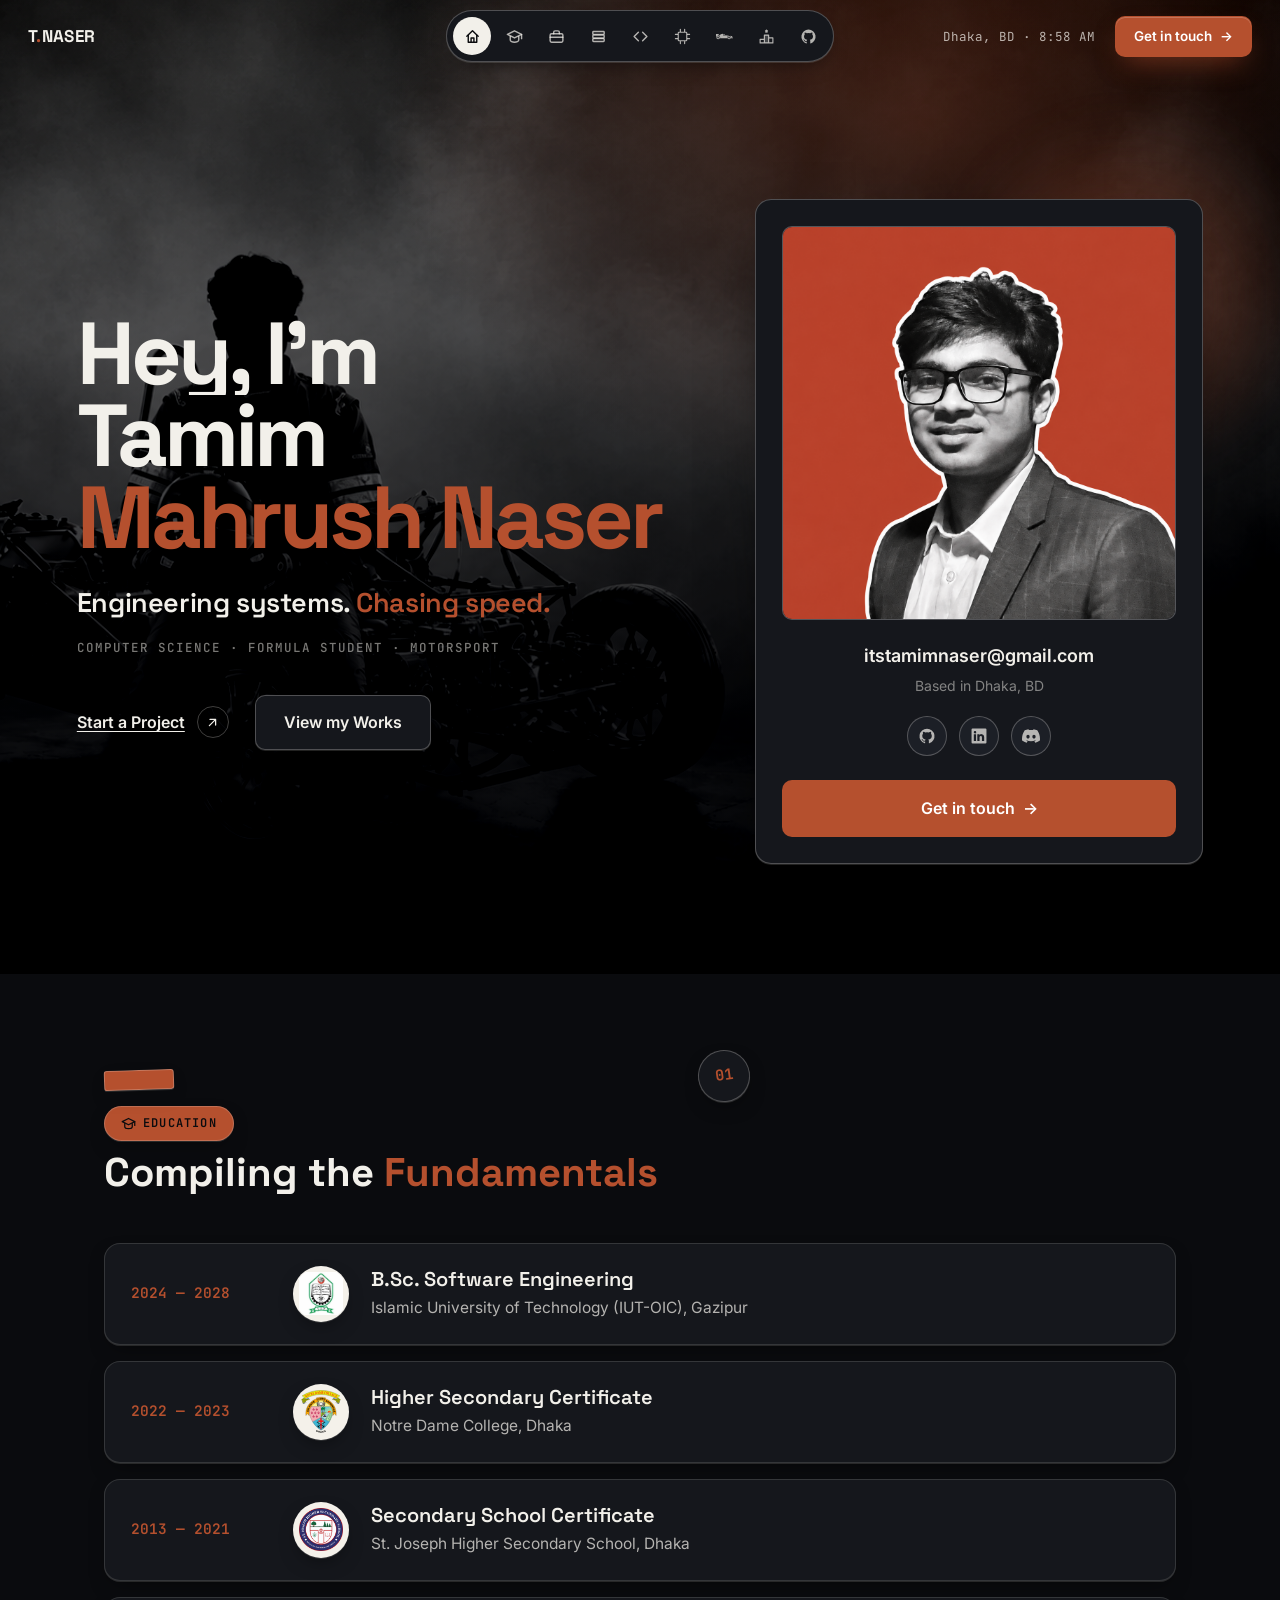
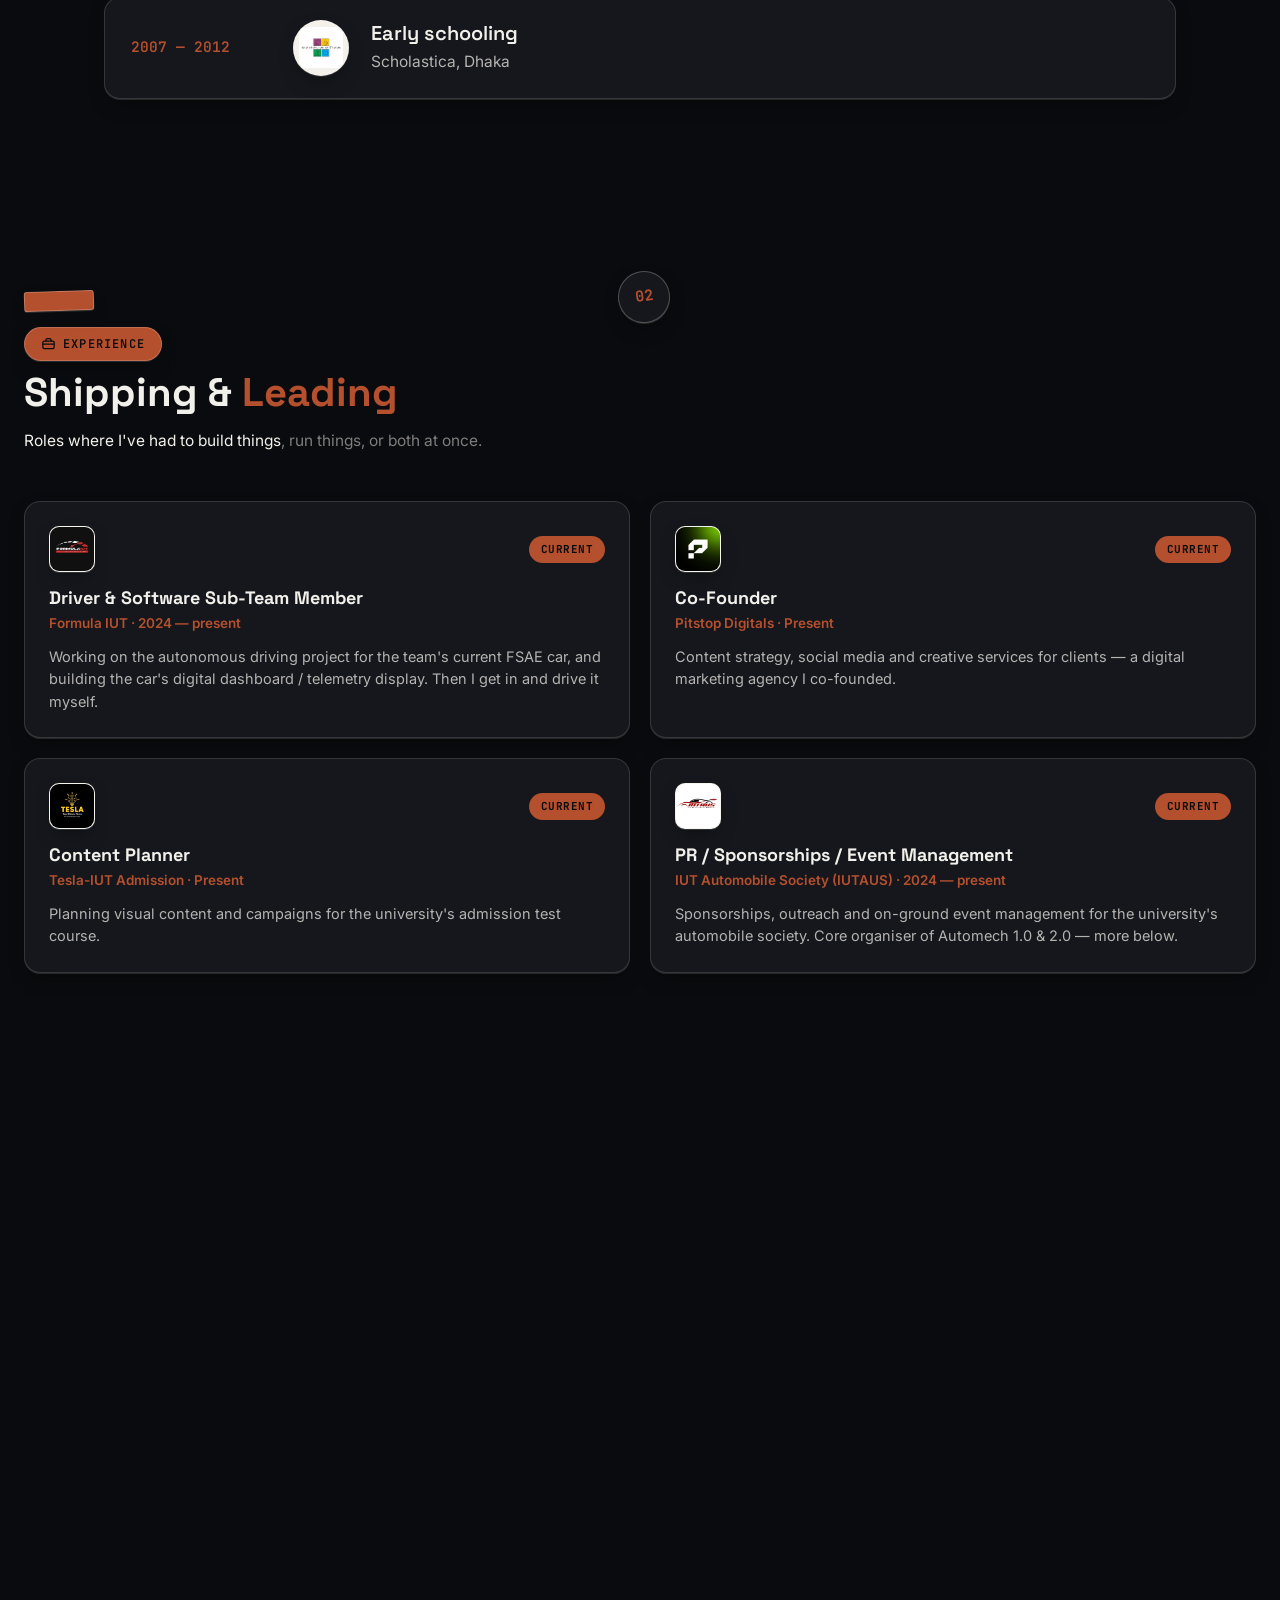
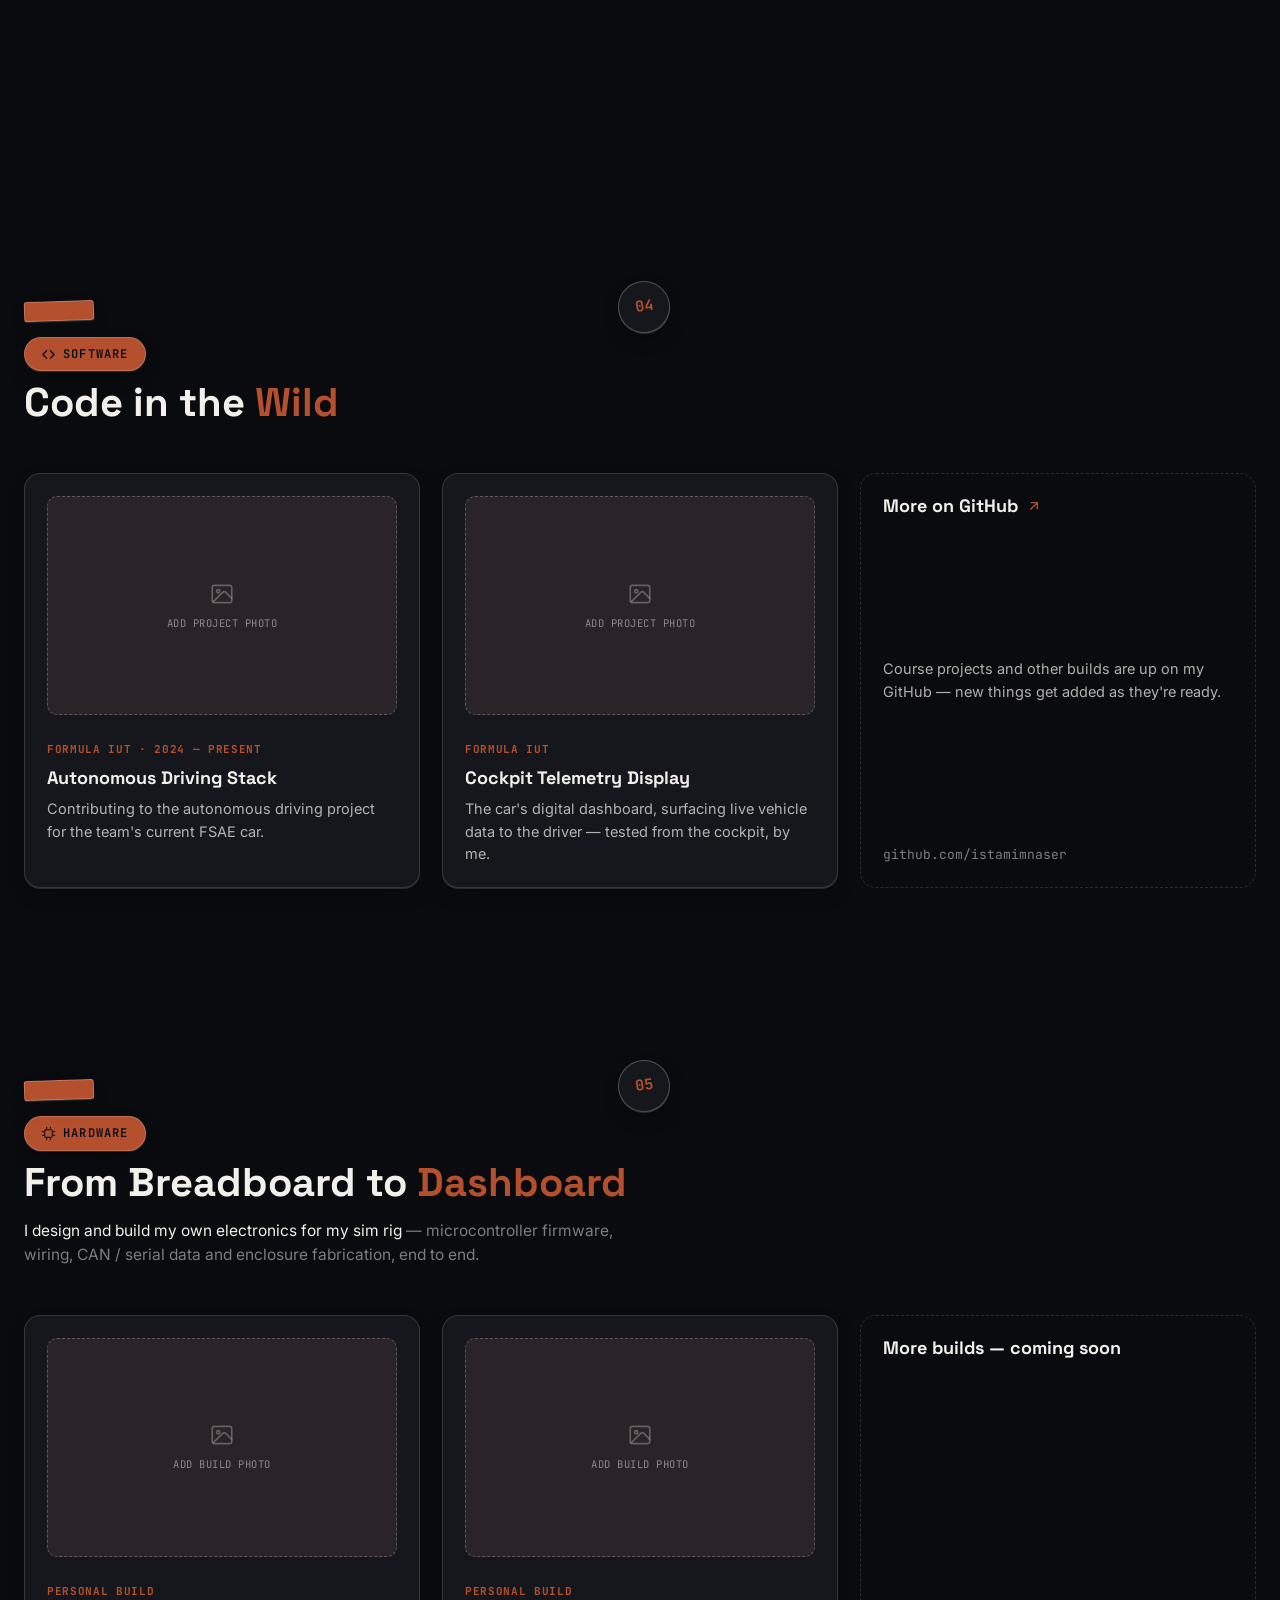
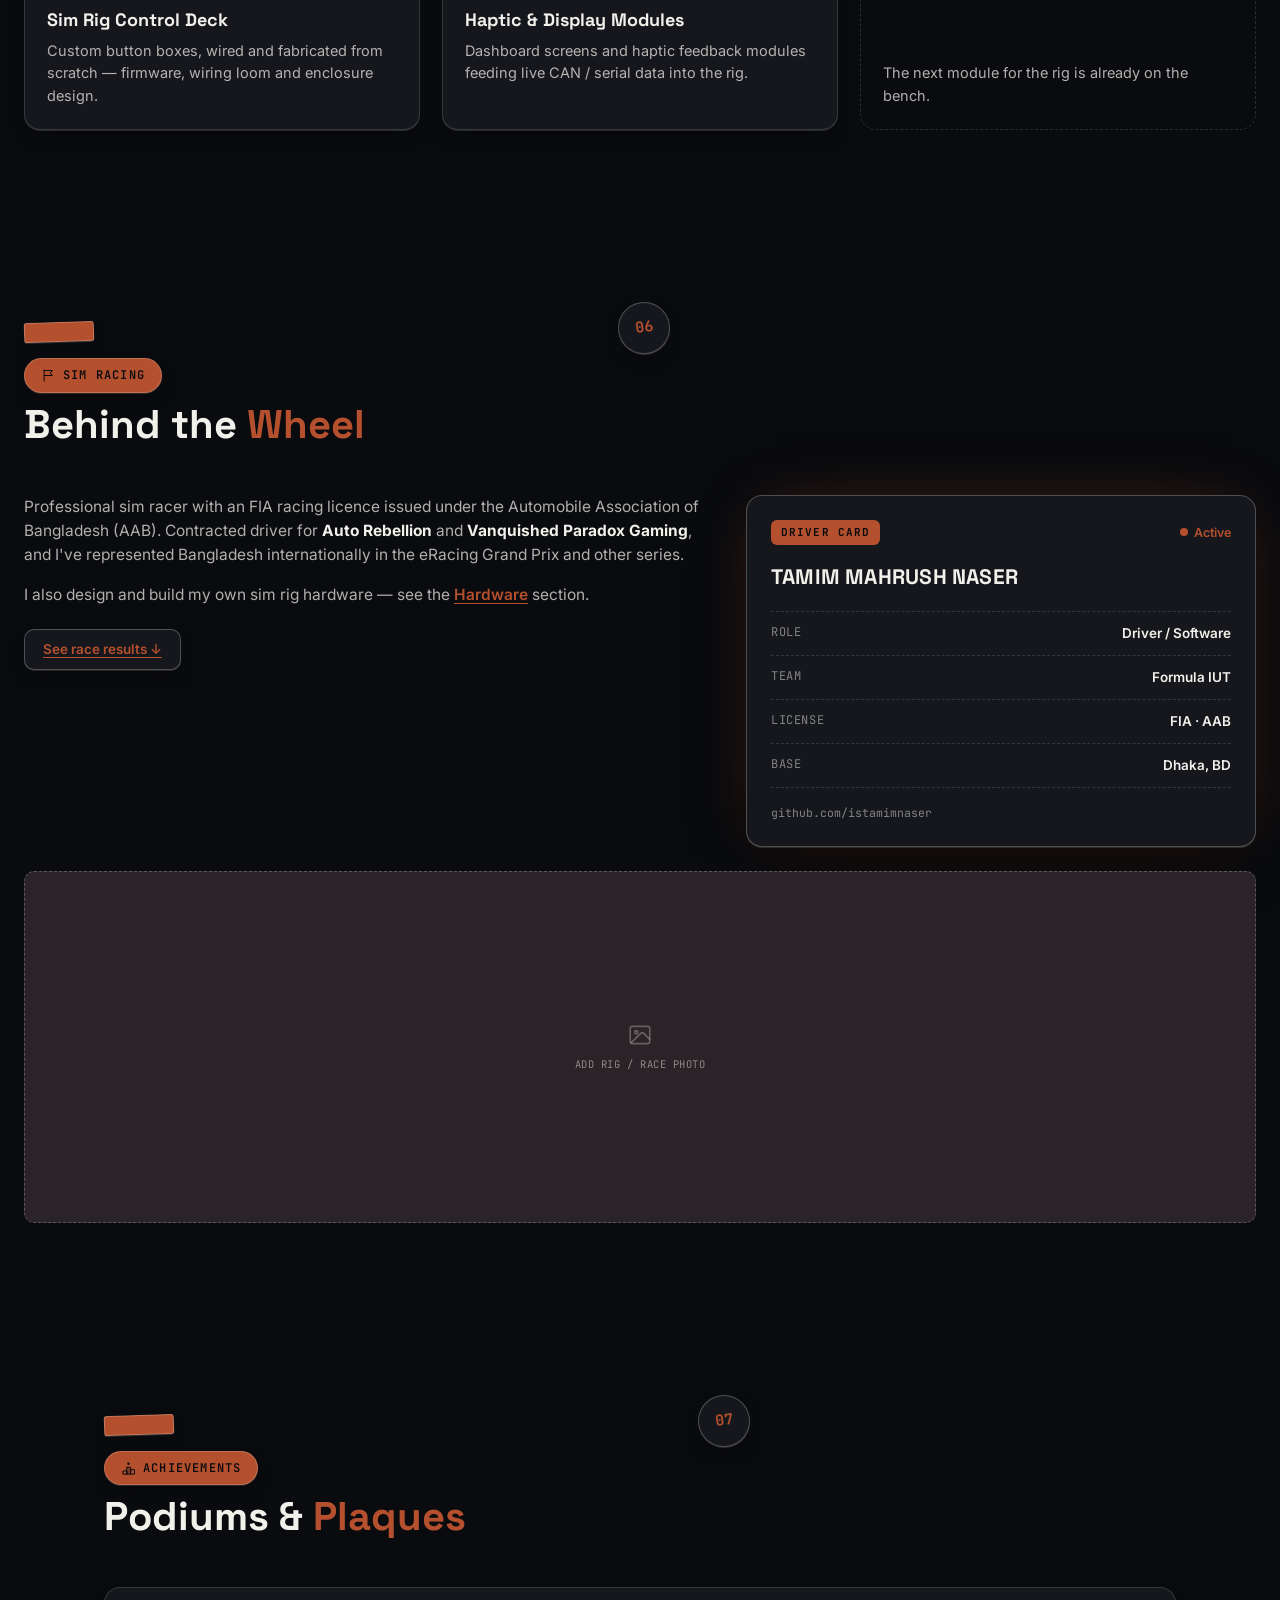
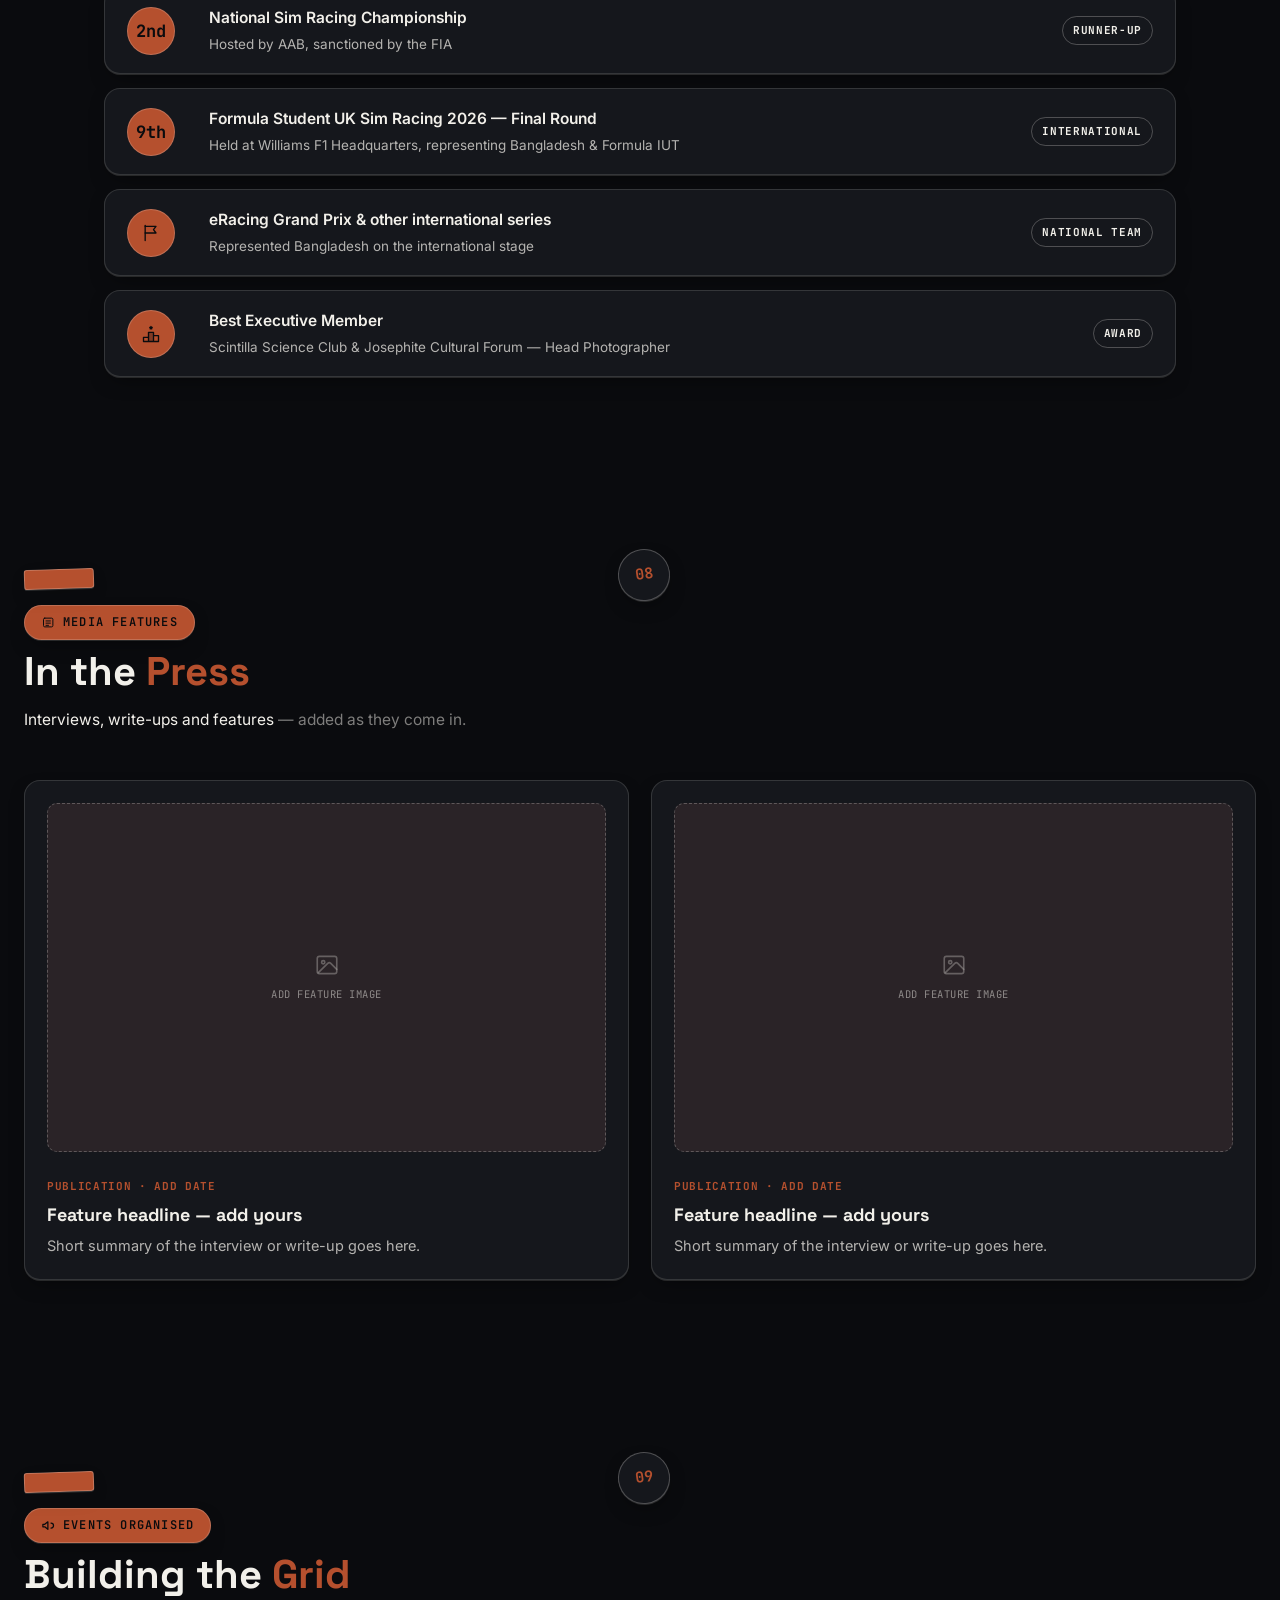
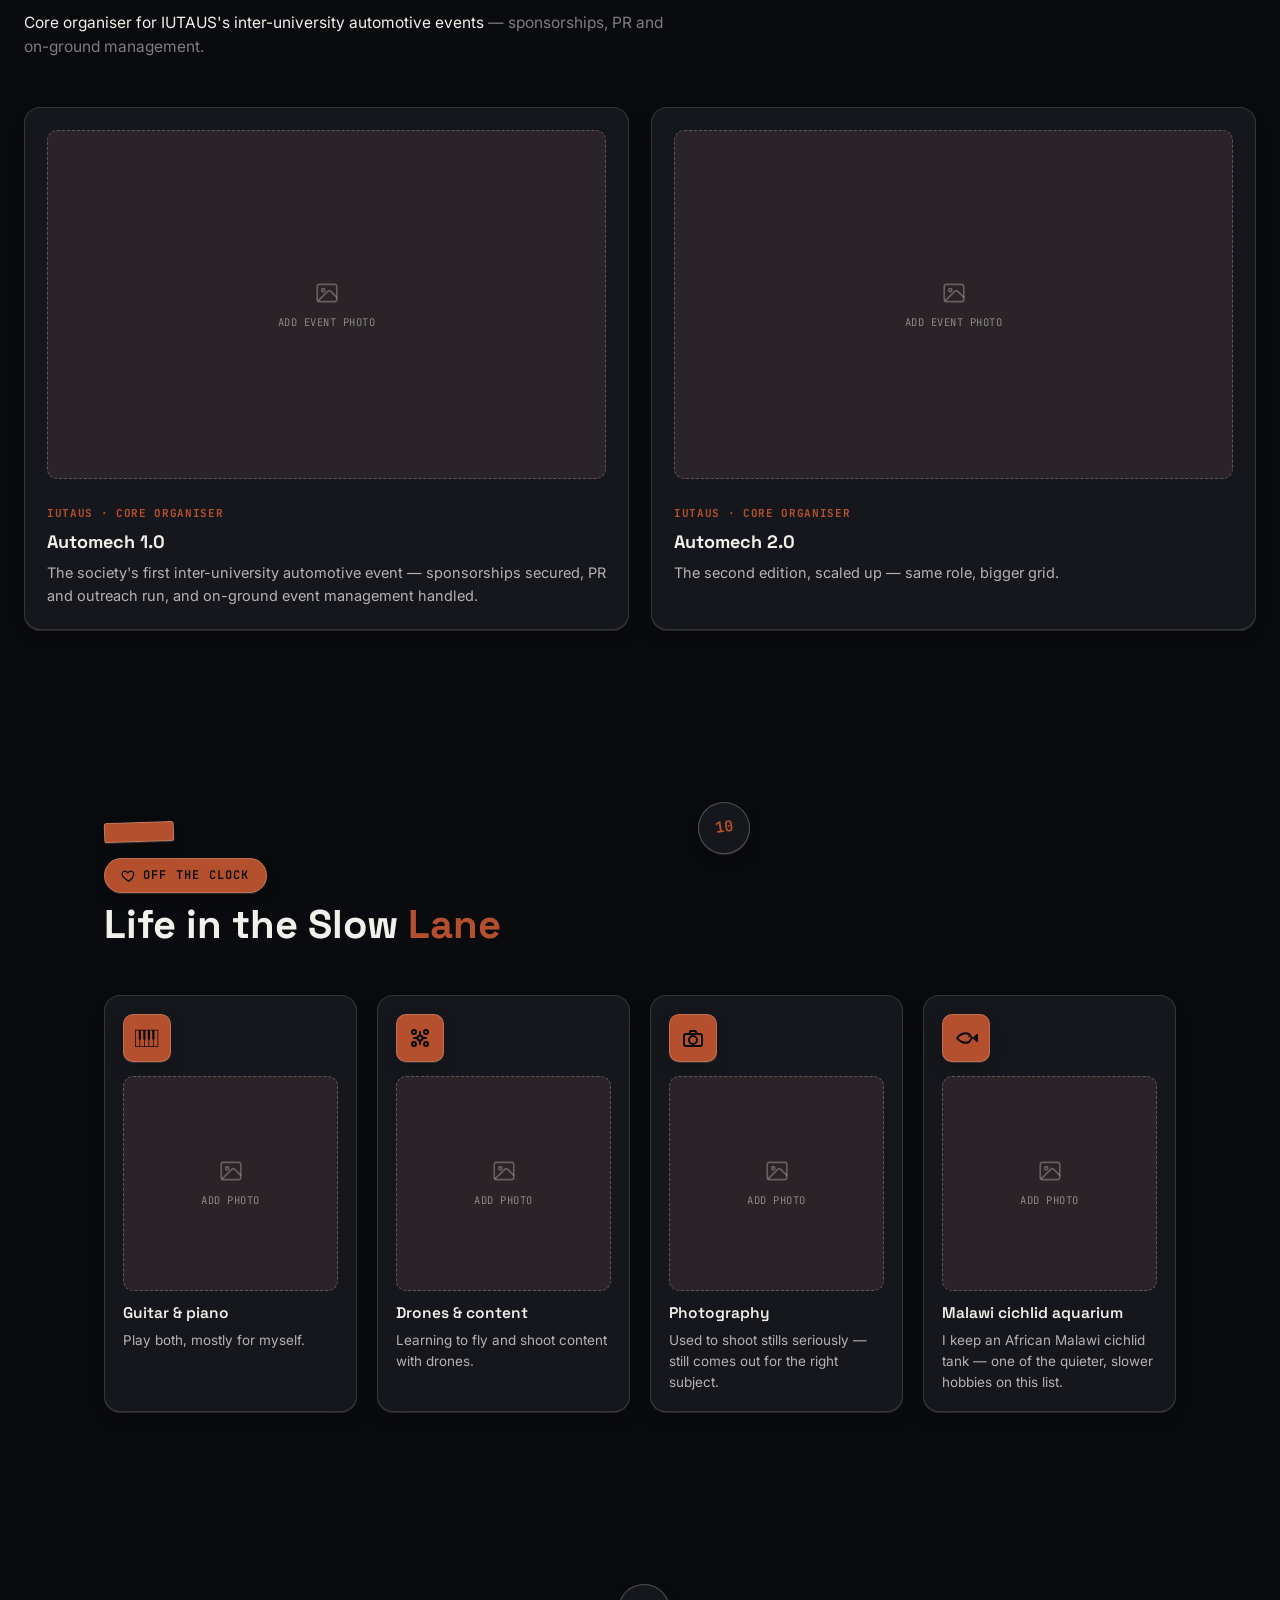
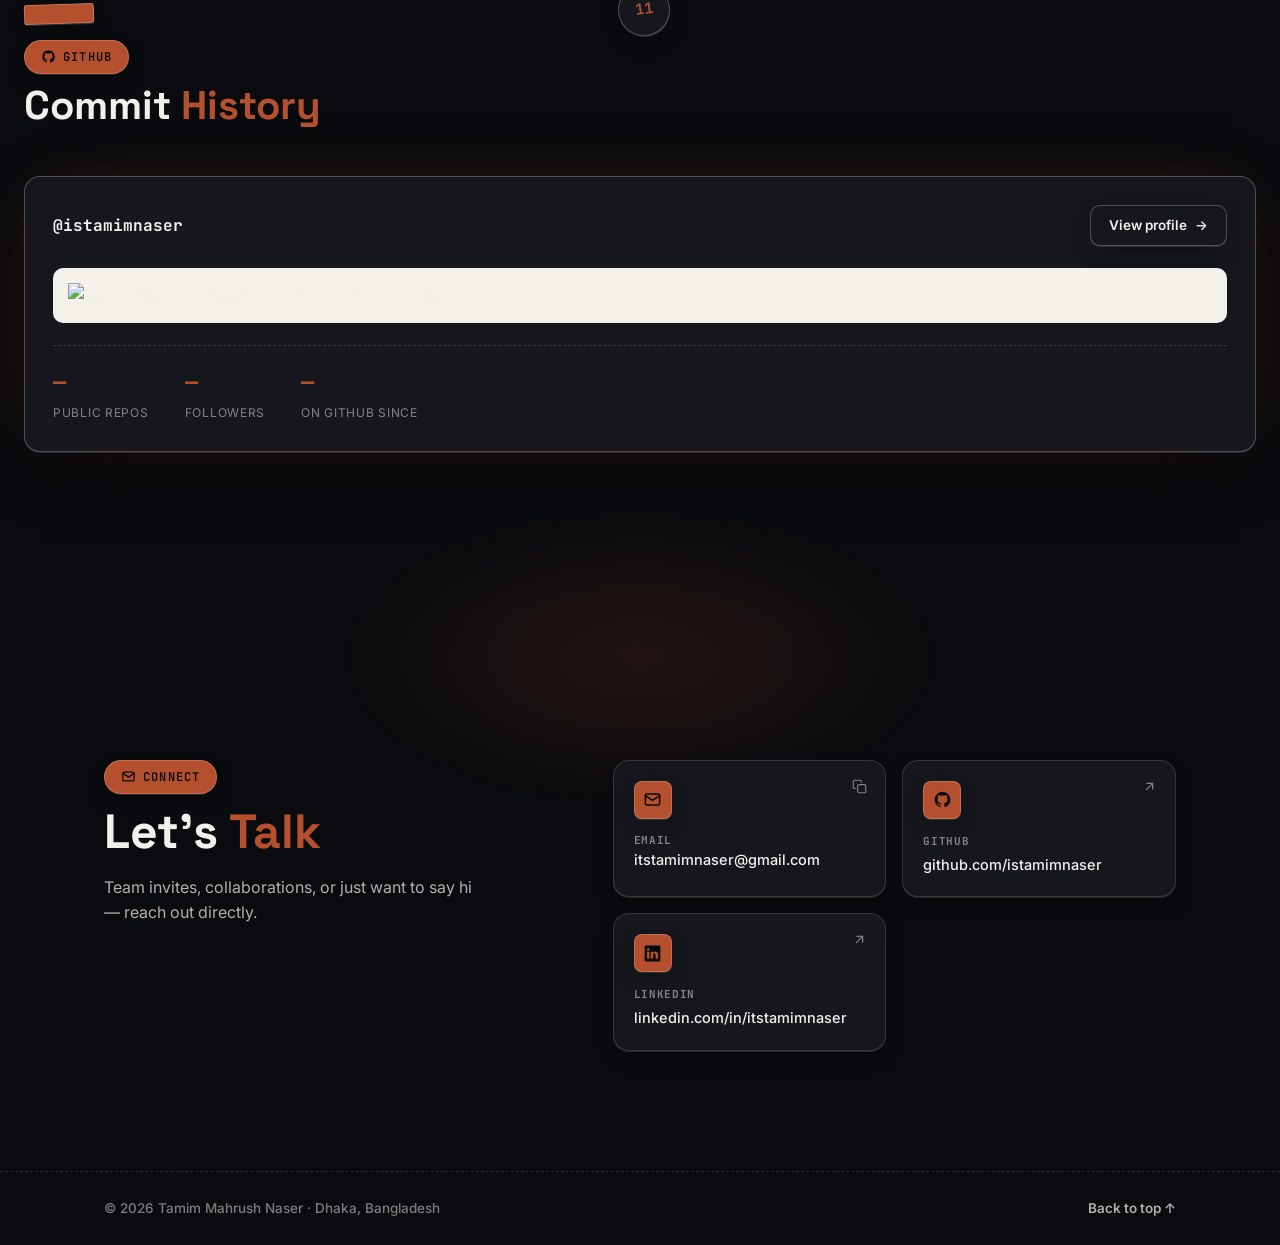
==== index.html @ 2fd5b5fb "Real brand icons, icon animations, favicon, orange GitHub chart - Replace remaining placeholder icon" ====
<!DOCTYPE html>
<html lang="en">
<head>
<meta charset="UTF-8" />
<meta name="viewport" content="width=device-width, initial-scale=1.0" />
<title>Tamim Mahrush Naser — Software Engineer &amp; Sim Racer</title>
<meta name="description" content="Portfolio of Tamim Mahrush Naser — software engineering student at IUT, Formula IUT driver &amp; software sub-team member, and FIA-licensed sim racer." />
<meta name="theme-color" content="#0A0B0E" />
<link rel="icon" type="image/svg+xml" href="assets/favicon.svg" />

<link rel="preconnect" href="https://fonts.googleapis.com" />
<link rel="preconnect" href="https://fonts.gstatic.com" crossorigin />
<link
  href="https://fonts.googleapis.com/css2?family=Space+Grotesk:wght@400..700&family=Inter:wght@400..700&family=JetBrains+Mono:wght@400..600&display=swap"
  rel="stylesheet" />

<link rel="stylesheet" href="css/style.css" />
</head>
<body>
<svg style="display:none" aria-hidden="true">
  <symbol id="icon-arrow" viewBox="0 0 24 24" fill="none" stroke="currentColor" stroke-width="2" stroke-linecap="round" stroke-linejoin="round"><path d="M7 17 17 7M8 7h9v9"/></symbol>
  <symbol id="icon-flag" viewBox="0 0 24 24" fill="none" stroke="currentColor" stroke-width="1.6" stroke-linecap="round" stroke-linejoin="round"><path d="M5 3v18"/><path d="M5 4h13l-3 4 3 4H5"/></symbol>
  <symbol id="icon-chip" viewBox="0 0 24 24" fill="none" stroke="currentColor" stroke-width="1.6" stroke-linecap="round" stroke-linejoin="round"><rect pathLength="1" x="6" y="6" width="12" height="12" rx="1"/><path pathLength="1" d="M9 2v3"/><path pathLength="1" d="M15 2v3"/><path pathLength="1" d="M9 19v3"/><path pathLength="1" d="M15 19v3"/><path pathLength="1" d="M2 9h3"/><path pathLength="1" d="M2 15h3"/><path pathLength="1" d="M19 9h3"/><path pathLength="1" d="M19 15h3"/></symbol>
  <symbol id="icon-podium" viewBox="0 0 24 24">
    <path fill="currentColor" fill-opacity="0.3" stroke="none" d="M15,10H9V21h6Z"/>
    <path pathLength="1" fill="none" stroke="currentColor" stroke-width="1.6" stroke-linecap="round" stroke-linejoin="round" d="M12,3l.46.94,1,.15-.75.73.18,1L12,5.37l-.93.48.18-1-.75-.73,1-.15ZM9,16H3v5H9Zm6,5H9V10h6Zm6,0H15V14h6Z"/>
  </symbol>
  <symbol id="icon-copy" viewBox="0 0 24 24" fill="none" stroke="currentColor" stroke-width="1.8" stroke-linecap="round" stroke-linejoin="round"><rect x="9" y="9" width="13" height="13" rx="2"/><path d="M5 15H4a2 2 0 0 1-2-2V4a2 2 0 0 1 2-2h9a2 2 0 0 1 2 2v1"/></symbol>
  <symbol id="icon-check" viewBox="0 0 24 24" fill="none" stroke="currentColor" stroke-width="2" stroke-linecap="round" stroke-linejoin="round"><path d="M20 6 9 17l-5-5"/></symbol>
  <symbol id="icon-image" viewBox="0 0 24 24" fill="none" stroke="currentColor" stroke-width="1.5" stroke-linecap="round" stroke-linejoin="round"><rect x="3" y="4" width="18" height="16" rx="2"/><circle cx="8.5" cy="9.5" r="1.5"/><path d="M21 16l-5.5-5.5a2 2 0 0 0-2.8 0L4 19"/></symbol>
  <symbol id="icon-cap" viewBox="0 0 24 24" fill="none" stroke="currentColor" stroke-width="2" stroke-linecap="round" stroke-linejoin="round"><path pathLength="1" d="M12 4 2 9l10 5 10-5-10-5z"/><path pathLength="1" d="M6 12v5c0 1.5 3 3 6 3s6-1.5 6-3v-5"/><path pathLength="1" d="M22 9v6"/></symbol>
  <symbol id="icon-briefcase" viewBox="0 0 24 24" fill="none" stroke="currentColor" stroke-width="2" stroke-linecap="round" stroke-linejoin="round"><rect pathLength="1" x="3" y="8" width="18" height="12" rx="2"/><path pathLength="1" d="M8 8V6a2 2 0 0 1 2-2h4a2 2 0 0 1 2 2v2"/><path pathLength="1" d="M3 13h18"/></symbol>
  <symbol id="icon-layers" viewBox="0 0 24 24" fill="none" stroke="currentColor" stroke-width="2" stroke-linecap="round" stroke-linejoin="round"><rect pathLength="1" x="4" y="5" width="16" height="4" rx="1"/><rect pathLength="1" x="4" y="10" width="16" height="4" rx="1"/><rect pathLength="1" x="4" y="15" width="16" height="4" rx="1"/></symbol>
  <symbol id="icon-code" viewBox="0 0 24 24" fill="none" stroke="currentColor" stroke-width="2" stroke-linecap="round" stroke-linejoin="round"><path pathLength="1" d="M9 6 3 12l6 6"/><path pathLength="1" d="M15 6l6 6-6 6"/></symbol>
  <symbol id="icon-megaphone" viewBox="0 0 24 24" fill="none" stroke="currentColor" stroke-width="2" stroke-linecap="round" stroke-linejoin="round"><path pathLength="1" d="M3 10v4h3l5 4V6l-5 4H3z"/><path pathLength="1" d="M16 8a4 4 0 0 1 0 8"/></symbol>
  <symbol id="icon-newspaper" viewBox="0 0 24 24" fill="none" stroke="currentColor" stroke-width="1.6" stroke-linecap="round" stroke-linejoin="round"><rect pathLength="1" x="4" y="5" width="15" height="14" rx="2"/><path pathLength="1" d="M8 9.5h7"/><path pathLength="1" d="M8 13h7"/><path pathLength="1" d="M8 16.5h4"/></symbol>
  <symbol id="icon-heart" viewBox="0 0 24 24" fill="none" stroke="currentColor" stroke-width="2" stroke-linecap="round" stroke-linejoin="round"><path d="M12 21s-7-4.35-9.5-8.5C.5 8.5 3 5 6.5 5c2 0 3.5 1.5 4.5 3 1-1.5 2.5-3 4.5-3 3.5 0 6 3.5 4 7.5C19 16.65 12 21 12 21z"/></symbol>
  <symbol id="icon-mail" viewBox="0 0 24 24" fill="none" stroke="currentColor" stroke-width="2" stroke-linecap="round" stroke-linejoin="round"><rect pathLength="1" x="3" y="5" width="18" height="14" rx="2"/><path pathLength="1" d="M3 7l9 6 9-6"/></symbol>
  <symbol id="icon-home" viewBox="0 0 24 24" fill="none" stroke="currentColor" stroke-width="2" stroke-linecap="round" stroke-linejoin="round"><path pathLength="1" d="M4 11.5 12 4l8 7.5"/><path pathLength="1" d="M6 10v10h12V10"/><path pathLength="1" d="M10 20v-6h4v6"/></symbol>
  <symbol id="icon-brand-discord" viewBox="0 0 24 24" fill="currentColor"><path d="M20.317 4.37a19.791 19.791 0 0 0-4.885-1.515.074.074 0 0 0-.079.037c-.21.375-.444.864-.608 1.25a18.27 18.27 0 0 0-5.487 0 12.64 12.64 0 0 0-.617-1.25.077.077 0 0 0-.079-.037A19.736 19.736 0 0 0 3.677 4.37a.07.07 0 0 0-.032.027C.533 9.046-.32 13.58.099 18.057a.082.082 0 0 0 .031.057 19.9 19.9 0 0 0 5.993 3.03.078.078 0 0 0 .084-.028 14.09 14.09 0 0 0 1.226-1.994.076.076 0 0 0-.041-.106 13.107 13.107 0 0 1-1.872-.892.077.077 0 0 1-.008-.128 10.2 10.2 0 0 0 .372-.292.074.074 0 0 1 .077-.01c3.928 1.793 8.18 1.793 12.062 0a.074.074 0 0 1 .078.01c.12.098.246.198.373.292a.077.077 0 0 1-.006.127 12.299 12.299 0 0 1-1.873.892.077.077 0 0 0-.041.107c.36.698.772 1.362 1.225 1.993a.076.076 0 0 0 .084.028 19.839 19.839 0 0 0 6.002-3.03.077.077 0 0 0 .032-.054c.5-5.177-.838-9.674-3.549-13.66a.061.061 0 0 0-.031-.03zM8.02 15.33c-1.183 0-2.157-1.085-2.157-2.419 0-1.333.956-2.419 2.157-2.419 1.21 0 2.176 1.096 2.157 2.42 0 1.333-.956 2.418-2.157 2.418zm7.975 0c-1.183 0-2.157-1.085-2.157-2.419 0-1.333.955-2.419 2.157-2.419 1.21 0 2.176 1.096 2.157 2.42 0 1.333-.946 2.418-2.157 2.418z"/></symbol>
  <symbol id="icon-brand-linkedin" viewBox="0 0 24 24" fill="currentColor"><path d="M20.47,2H3.53A1.45,1.45,0,0,0,2.06,3.43V20.57A1.45,1.45,0,0,0,3.53,22H20.47a1.45,1.45,0,0,0,1.47-1.43V3.43A1.45,1.45,0,0,0,20.47,2ZM8.09,18.74h-3v-9h3ZM6.59,8.48h0a1.56,1.56,0,1,1,0-3.12,1.57,1.57,0,1,1,0,3.12ZM18.91,18.74h-3V13.91c0-1.21-.43-2-1.52-2A1.65,1.65,0,0,0,12.85,13a2,2,0,0,0-.1.73v5h-3s0-8.18,0-9h3V11A3,3,0,0,1,15.46,9.5c2,0,3.45,1.29,3.45,4.06Z"/></symbol>
  <symbol id="icon-brand-github" viewBox="0 0 24 24" fill="currentColor"><path d="M12,2.2467A10.00042,10.00042,0,0,0,8.83752,21.73419c.5.08752.6875-.21247.6875-.475,0-.23749-.01251-1.025-.01251-1.86249C7,19.85919,6.35,18.78423,6.15,18.22173A3.636,3.636,0,0,0,5.125,16.8092c-.35-.1875-.85-.65-.01251-.66248A2.00117,2.00117,0,0,1,6.65,17.17169a2.13742,2.13742,0,0,0,2.91248.825A2.10376,2.10376,0,0,1,10.2,16.65923c-2.225-.25-4.55-1.11254-4.55-4.9375a3.89187,3.89187,0,0,1,1.025-2.6875,3.59373,3.59373,0,0,1,.1-2.65s.83747-.26251,2.75,1.025a9.42747,9.42747,0,0,1,5,0c1.91248-1.3,2.75-1.025,2.75-1.025a3.59323,3.59323,0,0,1,.1,2.65,3.869,3.869,0,0,1,1.025,2.6875c0,3.83747-2.33752,4.6875-4.5625,4.9375a2.36814,2.36814,0,0,1,.675,1.85c0,1.33752-.01251,2.41248-.01251,2.75,0,.26251.1875.575.6875.475A10.0053,10.0053,0,0,0,12,2.2467Z"/></symbol>
  <symbol id="icon-profile" viewBox="0 0 24 24" fill="none" stroke="currentColor" stroke-width="2" stroke-linecap="round" stroke-linejoin="round"><circle cx="12" cy="8" r="4"/><path d="M4 21c0-4.5 4-7 8-7s8 2.5 8 7"/></symbol>
  <symbol id="icon-fish" viewBox="0 0 24 24" fill="none" stroke="currentColor" stroke-width="2" stroke-linecap="round" stroke-linejoin="round"><path d="M3 12c3-4 8-6 12-4l3 4-3 4c-4 2-9 0-12-4z"/><path d="M20 12l3-3v6l-3-3z"/><circle cx="15" cy="10.5" r="0.8" fill="currentColor" stroke="none"/></symbol>
  <symbol id="icon-drone" viewBox="0 0 24 24" fill="none" stroke="currentColor" stroke-width="2" stroke-linecap="round" stroke-linejoin="round"><circle cx="12" cy="12" r="2.5"/><path d="M12 9.5V6M12 14.5V18M9.5 12H6M14.5 12H18"/><circle cx="6" cy="6" r="2"/><circle cx="18" cy="6" r="2"/><circle cx="6" cy="18" r="2"/><circle cx="18" cy="18" r="2"/></symbol>
  <symbol id="icon-camera" viewBox="0 0 24 24" fill="none" stroke="currentColor" stroke-width="2" stroke-linecap="round" stroke-linejoin="round"><rect x="3" y="8" width="18" height="12" rx="2"/><path d="M8 8l1.5-3h5L16 8"/><circle cx="12" cy="14" r="4"/></symbol>
  <symbol id="icon-racing-kart" viewBox="0 0 512 512">
    <path fill="currentColor" stroke="none" d="M222.537,232.693h49.21l-0.469-12.424l-19.929-1.29c-0.423-0.062-0.782-0.359-0.938-0.782l-1.681-6.458c-0.141-0.399-0.078-0.86,0.156-1.212c0.25-0.351,0.657-0.563,1.095-0.563h18.951c-1.407-13.127-9.78-22.853-22.962-24.839c-18.741-2.815-33.228,10.602-30.93,26.708C215.978,218.386,219.261,228.714,222.537,232.693z M259.628,196.51l-5.293-0.344c0,0-2.432-3.135-4.527-5.575C251.903,190.591,257.189,192.686,259.628,196.51z"/>
    <path fill="currentColor" stroke="none" d="M65.417,237.509c-28.796,0-52.142,23.346-52.142,52.149c0,28.804,23.346,52.149,52.142,52.149c28.804,0,52.149-23.346,52.149-52.149C117.566,260.856,94.221,237.509,65.417,237.509z M65.417,317.156c-15.176,0-27.49-12.298-27.49-27.498c0-15.191,12.314-27.49,27.49-27.49c15.2,0,27.498,12.299,27.498,27.49C92.915,304.858,80.617,317.156,65.417,317.156z"/>
    <path fill="currentColor" stroke="none" d="M65.417,281.121c-4.707,0-8.522,3.831-8.522,8.538c0,4.715,3.815,8.538,8.522,8.538c4.715,0,8.546-3.823,8.546-8.538C73.963,284.952,70.132,281.121,65.417,281.121z"/>
    <path fill="currentColor" stroke="none" d="M393.738,229.965c-38.874-5.817-78.622-9.453-110.967-11.72c-2.291,10.148-9.75,19.264-19.186,19.264c-11.376,0-51.203,0-51.203,0v-22.751v-44.566c-61.97,6.756-101.288,39.296-124.165,64.268c21.658,8.976,36.942,30.336,36.942,55.198c0,5.583-0.79,10.977-2.228,16.122h214.946c-1.439-5.145-2.228-10.539-2.228-16.122C335.647,257.275,361.557,230.84,393.738,229.965z"/>
    <path fill="currentColor" stroke="none" d="M65.417,229.926c1.9,0,3.768,0.102,5.614,0.266l10.508-14.496v-33.173H0v83.439l8.741,4.902C16.646,247.111,39.061,229.926,65.417,229.926z"/>
    <path fill="currentColor" stroke="none" d="M470.281,286.813v-9.476l18.021-9.476c0,0,3.331-11.04,3.331-18.624c-21.219-7.005-49.57-11.102-75.738-15.684c22.862,8.397,39.217,30.375,39.217,56.105c0,5.583-0.79,10.977-2.236,16.122H512v-18.967H470.281z"/>
    <path fill="currentColor" stroke="none" d="M395.38,237.509c-28.796,0-52.15,23.346-52.15,52.149c0,28.804,23.354,52.149,52.15,52.149c28.804,0,52.149-23.346,52.149-52.149C447.529,260.856,424.184,237.509,395.38,237.509z M395.38,317.156c-15.192,0-27.498-12.298-27.498-27.498c0-15.191,12.306-27.49,27.498-27.49c15.184,0,27.498,12.299,27.498,27.49C422.878,304.858,410.564,317.156,395.38,317.156z"/>
    <path fill="currentColor" stroke="none" d="M395.38,281.121c-4.715,0-8.538,3.831-8.538,8.538c0,4.715,3.823,8.538,8.538,8.538c4.715,0,8.53-3.823,8.53-8.538C403.91,284.952,400.095,281.121,395.38,281.121z"/>
  </symbol>
  <symbol id="icon-piano" viewBox="0 0 32 32"><path fill="currentColor" stroke="none" d="M0 28v-23h31v23h-31zM6 18h-1v-12h-4v21h5v-9zM12 18h-1v-12h-3v12h-1v9h5v-9zM18 18h-1v-12h-3v12h-1v9h5v-9zM20 6v12h-1v9h5v-9h-1v-12h-3zM30 6h-4v12h-1v9h5v-21z"/></symbol>
</svg>

<canvas class="bg-flags" aria-hidden="true"></canvas>
<div class="grid-fade" aria-hidden="true"></div>

<!-- ============ NAV ============ -->
<nav class="nav" id="nav">
  <a class="brand" href="#top">T<span class="dot">.</span>NASER</a>
  <button class="nav-toggle" id="nav-toggle" aria-label="Toggle menu" aria-expanded="false">
    <span></span><span></span><span></span>
  </button>
  <div class="nav-links" id="nav-links">
    <a href="#top" data-tip="Home" aria-label="Home"><svg class="nav-icon"><use href="#icon-home"/></svg><span class="nav-label">Home</span></a>
    <a href="#education" data-tip="Education" aria-label="Education"><svg class="nav-icon"><use href="#icon-cap"/></svg><span class="nav-label">Education</span></a>
    <a href="#experience" data-tip="Experience" aria-label="Experience"><svg class="nav-icon"><use href="#icon-briefcase"/></svg><span class="nav-label">Experience</span></a>
    <a href="#stack" data-tip="Stack" aria-label="Stack"><svg class="nav-icon"><use href="#icon-layers"/></svg><span class="nav-label">Stack</span></a>
    <a href="#software" data-tip="Software" aria-label="Software"><svg class="nav-icon"><use href="#icon-code"/></svg><span class="nav-label">Software</span></a>
    <a href="#hardware" data-tip="Hardware" aria-label="Hardware"><svg class="nav-icon"><use href="#icon-chip"/></svg><span class="nav-label">Hardware</span></a>
    <a href="#racing" data-tip="Racing" aria-label="Racing"><svg class="nav-icon"><use href="#icon-racing-kart"/></svg><span class="nav-label">Racing</span></a>
    <a href="#achievements" data-tip="Achievements" aria-label="Achievements"><svg class="nav-icon"><use href="#icon-podium"/></svg><span class="nav-label">Achievements</span></a>
    <a href="#github" data-tip="Github" aria-label="Github"><svg class="nav-icon"><use href="#icon-brand-github"/></svg><span class="nav-label">Github</span></a>
  </div>
  <div class="nav-actions">
    <span class="nav-clock">Dhaka, BD · <span id="nav-clock-time">--:--</span></span>
    <a class="btn btn-signal btn-sm" href="#connect">Get in touch <span class="arr">→</span></a>
  </div>
</nav>

<!-- ============ HERO ============ -->
<header class="hero" id="top">
  <div class="hero-bg" aria-hidden="true">
    <!-- Static image is set via CSS (.hero-bg background-image). To use a looping
         video instead, add a src here — it will layer on top of the image:
         <video class="hero-bg-video" autoplay muted loop playsinline src="assets/hero/hero-bg.mp4"></video> -->
    <video class="hero-bg-video" autoplay muted loop playsinline></video>
    <div class="hero-bg-overlay"></div>
  </div>
  <div class="hero-inner">
    <div class="hero-text">
      <h1 class="headline">
        <span class="hl-line"><span>Hey, I'm</span></span>
        <span class="hl-line"><span>Tamim <em class="accent">Mahrush Naser</em></span></span>
      </h1>
      <p class="subcopy hero-statement">
        Engineering systems. <em class="accent-em">Chasing speed.</em>
      </p>
      <p class="hero-descriptor">Computer Science · Formula Student · Motorsport</p>
      <div class="hero-cta-row">
        <a class="hero-link" href="#connect">Start a Project <span class="hero-link-arrow"><svg><use href="#icon-arrow"/></svg></span></a>
        <a class="btn btn-ghost" href="#software">View my Works</a>
      </div>
    </div>

    <div class="hero-photo">
      <div class="hero-glow" aria-hidden="true"></div>
      <div class="profile-card">
        <div class="photo-card photo-card--square photo-card--filled">
          <img src="assets/profile/tamim.jpg" alt="Tamim Mahrush Naser with the Formula IUT car" loading="lazy" />
        </div>
        <div class="pc-email">itstamimnaser@gmail.com</div>
        <div class="pc-location">Based in Dhaka, BD</div>
        <div class="pc-socials">
          <a class="pc-social" href="https://github.com/istamimnaser" target="_blank" rel="noopener" aria-label="GitHub"><svg><use href="#icon-brand-github"/></svg></a>
          <a class="pc-social" href="https://linkedin.com/in/itstamimnaser" target="_blank" rel="noopener" aria-label="LinkedIn"><svg><use href="#icon-brand-linkedin"/></svg></a>
          <a class="pc-social" href="https://discord.com/users/itstamimnaser" target="_blank" rel="noopener" aria-label="Discord"><svg><use href="#icon-brand-discord"/></svg></a>
        </div>
        <a class="pc-cta" href="#connect">Get in touch <span class="arr">→</span></a>
      </div>
    </div>
  </div>
  <div class="hero-fade" aria-hidden="true"></div>
</header>

<main>
  <!-- ============ EDUCATION ============ -->
  <section class="section" id="education">
    <div class="pen-icon" aria-hidden="true"><svg viewBox="0 0 24 24"><use href="#icon-cap"/></svg></div>
    <div class="section-head reveal">
      <span class="kicker"><svg class="kicker-icon"><use href="#icon-cap"/></svg>Education</span>
      <h2>Compiling the <em class="accent">Fundamentals</em></h2>
    </div>
    <div class="timeline">
      <div class="t-item reveal">
        <div class="t-year">2024 — 2028</div>
        <div class="t-logo"><img src="assets/logos/iut.jpg" alt="IUT logo" loading="lazy" /></div>
        <div class="t-body">
          <h3>B.Sc. Software Engineering</h3>
          <p>Islamic University of Technology (IUT-OIC), Gazipur</p>
        </div>
      </div>
      <div class="t-item reveal">
        <div class="t-year">2022 — 2023</div>
        <div class="t-logo"><img src="assets/logos/notre-dame.svg" alt="Notre Dame College logo" loading="lazy" /></div>
        <div class="t-body">
          <h3>Higher Secondary Certificate</h3>
          <p>Notre Dame College, Dhaka</p>
        </div>
      </div>
      <div class="t-item reveal">
        <div class="t-year">2013 — 2021</div>
        <div class="t-logo"><img src="assets/logos/st-joseph.webp" alt="St. Joseph Higher Secondary School logo" loading="lazy" /></div>
        <div class="t-body">
          <h3>Secondary School Certificate</h3>
          <p>St. Joseph Higher Secondary School, Dhaka</p>
        </div>
      </div>
      <div class="t-item reveal">
        <div class="t-year">2007 — 2012</div>
        <div class="t-logo"><img src="assets/logos/scholastica.jpg" alt="Scholastica logo" loading="lazy" /></div>
        <div class="t-body">
          <h3>Early schooling</h3>
          <p>Scholastica, Dhaka</p>
        </div>
      </div>
    </div>
  </section>

  <!-- ============ EXPERIENCE ============ -->
  <section class="section section-wide" id="experience">
    <div class="pen-icon" aria-hidden="true"><svg viewBox="0 0 24 24"><use href="#icon-briefcase"/></svg></div>
    <div class="section-head reveal">
      <span class="kicker"><svg class="kicker-icon"><use href="#icon-briefcase"/></svg>Experience</span>
      <h2>Shipping &amp; <em class="accent">Leading</em></h2>
      <p class="section-sub">Roles where I've had to build things<span class="fade-text">, run things, or both at once.</span></p>
    </div>
    <div class="exp-grid">
      <div class="exp-card reveal">
        <div class="exp-card-top">
          <div class="org-badge"><img src="assets/logos/formula-iut.jpg" alt="Formula IUT logo" loading="lazy" /></div>
          <span class="exp-pill exp-pill-current">Current</span>
        </div>
        <h3>Driver &amp; Software Sub-Team Member</h3>
        <p class="exp-meta">Formula IUT · 2024 — present</p>
        <p class="exp-desc">Working on the autonomous driving project for the team's current FSAE car, and building the car's digital dashboard / telemetry display. Then I get in and drive it myself.</p>
      </div>
      <div class="exp-card reveal">
        <div class="exp-card-top">
          <div class="org-badge"><img src="assets/logos/pitstop.jpg" alt="Pitstop Digitals logo" loading="lazy" /></div>
          <span class="exp-pill exp-pill-current">Current</span>
        </div>
        <h3>Co-Founder</h3>
        <p class="exp-meta">Pitstop Digitals · Present</p>
        <p class="exp-desc">Content strategy, social media and creative services for clients — a digital marketing agency I co-founded.</p>
      </div>
      <div class="exp-card reveal">
        <div class="exp-card-top">
          <div class="org-badge"><img src="assets/logos/tesla.jpg" alt="Tesla-IUT Admission logo" loading="lazy" /></div>
          <span class="exp-pill exp-pill-current">Current</span>
        </div>
        <h3>Content Planner</h3>
        <p class="exp-meta">Tesla-IUT Admission · Present</p>
        <p class="exp-desc">Planning visual content and campaigns for the university's admission test course.</p>
      </div>
      <div class="exp-card reveal">
        <div class="exp-card-top">
          <div class="org-badge"><img src="assets/logos/iutaus.jpg" alt="IUT Automobile Society logo" loading="lazy" /></div>
          <span class="exp-pill exp-pill-current">Current</span>
        </div>
        <h3>PR / Sponsorships / Event Management</h3>
        <p class="exp-meta">IUT Automobile Society (IUTAUS) · 2024 — present</p>
        <p class="exp-desc">Sponsorships, outreach and on-ground event management for the university's automobile society. Core organiser of Automech 1.0 &amp; 2.0 — more below.</p>
      </div>
      <div class="exp-card reveal">
        <div class="exp-card-top">
          <div class="org-badge"><img src="assets/logos/st-joseph.webp" alt="St. Joseph Higher Secondary School logo" loading="lazy" /></div>
          <span class="exp-pill exp-pill-past">2019 — 2021</span>
        </div>
        <h3>Student Council President — Head of Prefects</h3>
        <p class="exp-meta">St. Joseph Higher Secondary School, Dhaka</p>
        <p class="exp-desc">Led the student council and prefect body as primary student liaison to the administration. Also VP &amp; Chief Student Editor of the Josephite Language and Reading Club.</p>
      </div>
    </div>
  </section>

  <!-- ============ STACK ============ -->
  <section class="section section-wide" id="stack">
    <div class="pen-icon" aria-hidden="true"><svg viewBox="0 0 24 24"><use href="#icon-layers"/></svg></div>
    <div class="section-head reveal">
      <span class="kicker"><svg class="kicker-icon"><use href="#icon-layers"/></svg>Tech Stack</span>
      <h2>What's Under the <em class="accent">Hood</em></h2>
    </div>
    <div class="skill-cols">
      <div class="skill-col reveal">
        <h4>Languages</h4>
        <div class="chip-row">
          <span class="chip">C</span><span class="chip">C++</span><span class="chip">Python</span><span class="chip">JavaScript</span><span class="chip">TypeScript</span>
        </div>
      </div>
      <div class="skill-col reveal">
        <h4>Embedded &amp; hardware</h4>
        <div class="chip-row">
          <span class="chip">Arduino</span><span class="chip">Microcontrollers</span><span class="chip">CAN bus</span><span class="chip">Embedded dashboards</span><span class="chip">Git</span><span class="chip">GitHub</span>
        </div>
      </div>
      <div class="skill-col reveal">
        <h4>Design &amp; media</h4>
        <div class="chip-row">
          <span class="chip">Adobe Creative Suite</span><span class="chip">Figma</span><span class="chip">Canva</span><span class="chip">Photography</span><span class="chip">Drone videography</span>
        </div>
      </div>
    </div>
  </section>

  <!-- ============ SOFTWARE PROJECTS ============ -->
  <section class="section section-wide" id="software">
    <div class="pen-icon" aria-hidden="true"><svg viewBox="0 0 24 24"><use href="#icon-code"/></svg></div>
    <div class="section-head reveal">
      <span class="kicker"><svg class="kicker-icon"><use href="#icon-code"/></svg>Software</span>
      <h2>Code in the <em class="accent">Wild</em></h2>
    </div>
    <div class="proj-grid">
      <div class="proj-card reveal">
        <div class="photo-card photo-card--wide">
          <svg><use href="#icon-image"/></svg>
          <span>Add project photo</span>
        </div>
        <span class="proj-tag">Formula IUT · 2024 — present</span>
        <h3>Autonomous Driving Stack</h3>
        <p>Contributing to the autonomous driving project for the team's current FSAE car.</p>
      </div>
      <div class="proj-card reveal">
        <div class="photo-card photo-card--wide">
          <svg><use href="#icon-image"/></svg>
          <span>Add project photo</span>
        </div>
        <span class="proj-tag">Formula IUT</span>
        <h3>Cockpit Telemetry Display</h3>
        <p>The car's digital dashboard, surfacing live vehicle data to the driver — tested from the cockpit, by me.</p>
      </div>
      <a class="proj-card proj-card-more reveal" href="https://github.com/istamimnaser" target="_blank" rel="noopener">
        <h3>More on GitHub <svg class="arr-icon"><use href="#icon-arrow"/></svg></h3>
        <p>Course projects and other builds are up on my GitHub — new things get added as they're ready.</p>
        <span class="proj-note">github.com/istamimnaser</span>
      </a>
    </div>
  </section>

  <!-- ============ ELECTRONIC PROJECTS ============ -->
  <section class="section section-wide" id="hardware">
    <div class="pen-icon" aria-hidden="true"><svg viewBox="0 0 24 24"><use href="#icon-chip"/></svg></div>
    <div class="section-head reveal">
      <span class="kicker"><svg class="kicker-icon"><use href="#icon-chip"/></svg>Hardware</span>
      <h2>From Breadboard to <em class="accent">Dashboard</em></h2>
      <p class="section-sub">I design and build my own electronics for my sim rig<span class="fade-text"> — microcontroller firmware, wiring, CAN / serial data and enclosure fabrication, end to end.</span></p>
    </div>
    <div class="proj-grid">
      <div class="proj-card reveal">
        <div class="photo-card photo-card--wide">
          <svg><use href="#icon-image"/></svg>
          <span>Add build photo</span>
        </div>
        <span class="proj-tag">Personal build</span>
        <h3>Sim Rig Control Deck</h3>
        <p>Custom button boxes, wired and fabricated from scratch — firmware, wiring loom and enclosure design.</p>
      </div>
      <div class="proj-card reveal">
        <div class="photo-card photo-card--wide">
          <svg><use href="#icon-image"/></svg>
          <span>Add build photo</span>
        </div>
        <span class="proj-tag">Personal build</span>
        <h3>Haptic &amp; Display Modules</h3>
        <p>Dashboard screens and haptic feedback modules feeding live CAN / serial data into the rig.</p>
      </div>
      <div class="proj-card proj-card-more reveal">
        <h3>More builds — coming soon</h3>
        <p>The next module for the rig is already on the bench.</p>
      </div>
    </div>
  </section>

  <!-- ============ SIM RACING ============ -->
  <section class="section section-wide" id="racing">
    <div class="pen-icon" aria-hidden="true"><svg viewBox="0 0 24 24"><use href="#icon-racing-kart"/></svg></div>
    <div class="section-head reveal">
      <span class="kicker"><svg class="kicker-icon"><use href="#icon-flag"/></svg>Sim Racing</span>
      <h2>Behind the <em class="accent">Wheel</em></h2>
    </div>
    <div class="racing-grid">
      <div class="racing-bio reveal">
        <p>Professional sim racer with an FIA racing licence issued under the Automobile Association of Bangladesh (AAB). Contracted driver for <strong>Auto Rebellion</strong> and <strong>Vanquished Paradox Gaming</strong>, and I've represented Bangladesh internationally in the eRacing Grand Prix and other series.</p>
        <p>I also design and build my own sim rig hardware — see the <a href="#hardware">Hardware</a> section.</p>
        <a class="btn btn-ghost btn-sm" href="#achievements">See race results ↓</a>
      </div>
      <div class="driver-card reveal">
        <div class="dc-head">
          <span class="dc-kicker">Driver Card</span>
          <span class="dc-status"><span class="pulse-dot"></span> Active</span>
        </div>
        <div class="dc-name">TAMIM MAHRUSH NASER</div>
        <div class="dc-grid">
          <div class="dc-row"><span>Role</span><strong>Driver / Software</strong></div>
          <div class="dc-row"><span>Team</span><strong>Formula IUT</strong></div>
          <div class="dc-row"><span>License</span><strong>FIA · AAB</strong></div>
          <div class="dc-row"><span>Base</span><strong>Dhaka, BD</strong></div>
        </div>
        <div class="dc-foot">github.com/istamimnaser</div>
      </div>
    </div>
    <div class="photo-card photo-card--banner reveal">
      <svg><use href="#icon-image"/></svg>
      <span>Add rig / race photo</span>
    </div>
  </section>

  <!-- ============ ACHIEVEMENTS & AWARDS ============ -->
  <section class="section" id="achievements">
    <div class="pen-icon" aria-hidden="true"><svg viewBox="0 0 24 24"><use href="#icon-podium"/></svg></div>
    <div class="section-head reveal">
      <span class="kicker"><svg class="kicker-icon"><use href="#icon-podium"/></svg>Achievements</span>
      <h2>Podiums &amp; <em class="accent">Plaques</em></h2>
    </div>
    <div class="trophy-strip reveal">
      <div class="trophy-row">
        <span class="trophy-pos">2nd</span>
        <div class="trophy-info">
          <strong>National Sim Racing Championship</strong>
          <span>Hosted by AAB, sanctioned by the FIA</span>
        </div>
        <span class="trophy-tag">Runner-up</span>
      </div>
      <div class="trophy-row">
        <span class="trophy-pos">9th</span>
        <div class="trophy-info">
          <strong>Formula Student UK Sim Racing 2026 — Final Round</strong>
          <span>Held at Williams F1 Headquarters, representing Bangladesh &amp; Formula IUT</span>
        </div>
        <span class="trophy-tag">International</span>
      </div>
      <div class="trophy-row">
        <span class="trophy-pos"><svg class="trophy-icon"><use href="#icon-flag"/></svg></span>
        <div class="trophy-info">
          <strong>eRacing Grand Prix &amp; other international series</strong>
          <span>Represented Bangladesh on the international stage</span>
        </div>
        <span class="trophy-tag">National team</span>
      </div>
      <div class="trophy-row">
        <span class="trophy-pos"><svg class="trophy-icon"><use href="#icon-podium"/></svg></span>
        <div class="trophy-info">
          <strong>Best Executive Member</strong>
          <span>Scintilla Science Club &amp; Josephite Cultural Forum — Head Photographer</span>
        </div>
        <span class="trophy-tag">Award</span>
      </div>
    </div>
  </section>

  <!-- ============ MEDIA FEATURES ============ -->
  <section class="section section-wide" id="media">
    <div class="pen-icon" aria-hidden="true"><svg viewBox="0 0 24 24"><use href="#icon-newspaper"/></svg></div>
    <div class="section-head reveal">
      <span class="kicker"><svg class="kicker-icon"><use href="#icon-newspaper"/></svg>Media Features</span>
      <h2>In the <em class="accent">Press</em></h2>
      <p class="section-sub">Interviews, write-ups and features<span class="fade-text"> — added as they come in.</span></p>
    </div>
    <div class="proj-grid proj-grid-2">
      <div class="proj-card reveal">
        <div class="photo-card photo-card--wide">
          <svg><use href="#icon-image"/></svg>
          <span>Add feature image</span>
        </div>
        <span class="proj-tag">Publication · Add date</span>
        <h3>Feature headline — add yours</h3>
        <p>Short summary of the interview or write-up goes here.</p>
      </div>
      <div class="proj-card reveal">
        <div class="photo-card photo-card--wide">
          <svg><use href="#icon-image"/></svg>
          <span>Add feature image</span>
        </div>
        <span class="proj-tag">Publication · Add date</span>
        <h3>Feature headline — add yours</h3>
        <p>Short summary of the interview or write-up goes here.</p>
      </div>
    </div>
  </section>

  <!-- ============ EVENTS ORGANISED ============ -->
  <section class="section section-wide" id="events">
    <div class="pen-icon" aria-hidden="true"><svg viewBox="0 0 24 24"><use href="#icon-megaphone"/></svg></div>
    <div class="section-head reveal">
      <span class="kicker"><svg class="kicker-icon"><use href="#icon-megaphone"/></svg>Events Organised</span>
      <h2>Building the <em class="accent">Grid</em></h2>
      <p class="section-sub">Core organiser for IUTAUS's inter-university automotive events<span class="fade-text"> — sponsorships, PR and on-ground management.</span></p>
    </div>
    <div class="proj-grid proj-grid-2">
      <div class="proj-card reveal">
        <div class="photo-card photo-card--wide">
          <svg><use href="#icon-image"/></svg>
          <span>Add event photo</span>
        </div>
        <span class="proj-tag">IUTAUS · Core Organiser</span>
        <h3>Automech 1.0</h3>
        <p>The society's first inter-university automotive event — sponsorships secured, PR and outreach run, and on-ground event management handled.</p>
      </div>
      <div class="proj-card reveal">
        <div class="photo-card photo-card--wide">
          <svg><use href="#icon-image"/></svg>
          <span>Add event photo</span>
        </div>
        <span class="proj-tag">IUTAUS · Core Organiser</span>
        <h3>Automech 2.0</h3>
        <p>The second edition, scaled up — same role, bigger grid.</p>
      </div>
    </div>
  </section>

  <!-- ============ HOBBIES ============ -->
  <section class="section" id="hobbies">
    <div class="pen-icon" aria-hidden="true"><svg viewBox="0 0 24 24"><use href="#icon-piano"/></svg></div>
    <div class="section-head reveal">
      <span class="kicker"><svg class="kicker-icon"><use href="#icon-heart"/></svg>Off the Clock</span>
      <h2>Life in the Slow <em class="accent">Lane</em></h2>
    </div>
    <div class="hobby-grid">
      <div class="hobby-card reveal">
        <div class="icon-badge"><svg><use href="#icon-piano"/></svg></div>
        <div class="photo-card photo-card--square">
          <svg><use href="#icon-image"/></svg>
          <span>Add photo</span>
        </div>
        <h3>Guitar &amp; piano</h3>
        <p>Play both, mostly for myself.</p>
      </div>
      <div class="hobby-card reveal">
        <div class="icon-badge"><svg><use href="#icon-drone"/></svg></div>
        <div class="photo-card photo-card--square">
          <svg><use href="#icon-image"/></svg>
          <span>Add photo</span>
        </div>
        <h3>Drones &amp; content</h3>
        <p>Learning to fly and shoot content with drones.</p>
      </div>
      <div class="hobby-card reveal">
        <div class="icon-badge"><svg><use href="#icon-camera"/></svg></div>
        <div class="photo-card photo-card--square">
          <svg><use href="#icon-image"/></svg>
          <span>Add photo</span>
        </div>
        <h3>Photography</h3>
        <p>Used to shoot stills seriously — still comes out for the right subject.</p>
      </div>
      <div class="hobby-card reveal">
        <div class="icon-badge"><svg><use href="#icon-fish"/></svg></div>
        <div class="photo-card photo-card--square">
          <svg><use href="#icon-image"/></svg>
          <span>Add photo</span>
        </div>
        <h3>Malawi cichlid aquarium</h3>
        <p>I keep an African Malawi cichlid tank — one of the quieter, slower hobbies on this list.</p>
      </div>
    </div>
  </section>

  <!-- ============ GITHUB ACTIVITY ============ -->
  <section class="section section-wide" id="github">
    <div class="pen-icon" aria-hidden="true"><svg viewBox="0 0 24 24"><use href="#icon-brand-github"/></svg></div>
    <div class="section-head reveal">
      <span class="kicker"><svg class="kicker-icon"><use href="#icon-brand-github"/></svg>Github</span>
      <h2>Commit <em class="accent">History</em></h2>
    </div>
    <div class="gh-card reveal">
      <div class="gh-top">
        <h3>@istamimnaser</h3>
        <a class="btn btn-ghost btn-sm" href="https://github.com/istamimnaser" target="_blank" rel="noopener">View profile <span class="arr">→</span></a>
      </div>
      <div class="gh-chart-wrap">
        <img class="gh-chart" src="https://ghchart.rshah.org/B5502E/istamimnaser" alt="Tamim Mahrush Naser's GitHub contribution graph" loading="lazy" />
      </div>
      <div class="gh-stats" id="gh-stats">
        <div class="gh-stat"><strong id="gh-repos">—</strong><span>Public repos</span></div>
        <div class="gh-stat"><strong id="gh-followers">—</strong><span>Followers</span></div>
        <div class="gh-stat"><strong id="gh-since">—</strong><span>On GitHub since</span></div>
      </div>
    </div>
  </section>

  <!-- ============ SOCIAL LINKS ============ -->
  <section class="contact" id="connect">
    <div class="contact-glow" aria-hidden="true"></div>
    <div class="pen-icon" aria-hidden="true"><svg viewBox="0 0 24 24"><use href="#icon-mail"/></svg></div>
    <div class="contact-wrapper">
      <div class="contact-left reveal">
        <span class="kicker"><svg class="kicker-icon"><use href="#icon-mail"/></svg>Connect</span>
        <h2 class="contact-title">Let's <em class="accent">Talk</em></h2>
        <p class="contact-desc">Team invites, collaborations, or just want to say hi — reach out directly.</p>
      </div>
      <div class="contact-cards reveal">
        <button type="button" class="contact-card" id="email-copy" data-value="itstamimnaser@gmail.com">
          <div class="icon-badge icon-badge-sm"><svg><use href="#icon-mail"/></svg></div>
          <span class="cc-label">Email</span>
          <span class="cc-value">itstamimnaser@gmail.com</span>
          <svg class="cc-icon"><use href="#icon-copy"/></svg>
        </button>
        <a class="contact-card" href="https://github.com/istamimnaser" target="_blank" rel="noopener">
          <div class="icon-badge icon-badge-sm"><svg><use href="#icon-brand-github"/></svg></div>
          <span class="cc-label">GitHub</span>
          <span class="cc-value">github.com/istamimnaser</span>
          <svg class="cc-icon"><use href="#icon-arrow"/></svg>
        </a>
        <a class="contact-card" href="https://linkedin.com/in/itstamimnaser" target="_blank" rel="noopener">
          <div class="icon-badge icon-badge-sm"><svg><use href="#icon-brand-linkedin"/></svg></div>
          <span class="cc-label">LinkedIn</span>
          <span class="cc-value">linkedin.com/in/itstamimnaser</span>
          <svg class="cc-icon"><use href="#icon-arrow"/></svg>
        </a>
      </div>
    </div>
  </section>
</main>

<!-- ============ FOOTER ============ -->
<footer class="footer">
  <div class="footer-bottom">
    <p class="footer-note">© <span id="year">2026</span> Tamim Mahrush Naser · Dhaka, Bangladesh</p>
    <a class="back-top" href="#top">Back to top ↑</a>
  </div>
</footer>

<div class="toast" id="toast" role="status" aria-live="polite"></div>

<script src="js/bg-dots.js"></script>
<script src="js/pen-icons.js"></script>
<script src="js/main.js?v=2"></script>
<script src="js/github-activity.js"></script>
</body>
</html>
---- css/style.css ----
/* ===================== Tokens ===================== */
:root {
  --bg: #0A0B0E;
  --bg-card: #15171C;
  --bg-soft: #1C1F26;
  --ink: #F2F0EA;
  --ink-70: rgba(242, 240, 234, 0.72);
  --ink-50: rgba(242, 240, 234, 0.5);
  --ink-20: rgba(242, 240, 234, 0.14);
  --ink-soft: #97949D;
  --line: rgba(242, 240, 234, 0.14);
  --line-strong: rgba(242, 240, 234, 0.26);
  --accent: #B5502E; /* brand red (brick) — default / hero / racing / connect */
  --on-accent: #0A0B0E; /* text/icon color for use on solid accent fills — passes contrast across every section hue */
  --font-head: "Space Grotesk", "Inter", sans-serif;
  --font-body: "Inter", sans-serif;
  --font-mono: "JetBrains Mono", "SFMono-Regular", monospace;
  --max: 1120px;
  --radius: 16px;
  --radius-sm: 10px;
  --shadow-sm: 0 1px 0 var(--line), 0 8px 20px -8px rgba(0, 0, 0, 0.55);
  --shadow-md: 0 1px 0 var(--line), 0 16px 36px -12px rgba(0, 0, 0, 0.6);
  --shadow-lg: 0 1px 0 var(--line), 0 26px 54px -18px rgba(0, 0, 0, 0.65);
}

/* Every section now shares one brand color — a single orange accent
   on the dark/white base, rather than a different hue per section. */
#education,
#experience,
#stack,
#software,
#hardware,
#racing,
#achievements,
#media,
#events,
#hobbies,
#github,
#connect { --accent: #B5502E; }

* { box-sizing: border-box; }
html { scroll-behavior: smooth; scroll-padding-top: 96px; }

body {
  margin: 0;
  background: var(--bg);
  color: var(--ink);
  font-family: var(--font-body);
  font-size: 16px;
  line-height: 1.55;
  -webkit-font-smoothing: antialiased;
  overflow-x: hidden;
}

h1, h2, h3, h4 {
  font-family: var(--font-head);
  font-weight: 700;
  line-height: 1.1;
  margin: 0;
}

p { margin: 0; }

a { color: inherit; text-decoration: none; }

.accent { color: var(--accent); font-style: normal; }
.accent-em { color: var(--accent); font-style: normal; }

img, svg { display: block; max-width: 100%; }

svg[class*="icon"], .icon-badge svg { stroke-width: 2.2; }

::selection { background: var(--accent); color: var(--on-accent); }

/* ===================== Background wash ===================== */
.bg-flags {
  position: fixed;
  inset: 0;
  z-index: 0;
  pointer-events: none;
}
.grid-fade {
  position: fixed;
  inset: 0;
  z-index: 0;
  pointer-events: none;
  background:
    radial-gradient(ellipse 60% 45% at 50% 0%, rgba(181, 80, 46, 0.10), transparent 70%),
    radial-gradient(ellipse 55% 40% at 100% 30%, rgba(181, 80, 46, 0.06), transparent 70%),
    radial-gradient(ellipse 55% 45% at 0% 80%, rgba(181, 80, 46, 0.05), transparent 70%);
}

nav, header, main, footer { position: relative; z-index: 1; }

/* ===================== Layout helpers ===================== */
main { counter-reset: stage; }

.section {
  position: relative;
  max-width: var(--max);
  margin: 0 auto;
  padding: 96px 24px;
}
.section-wide { max-width: 1280px; }

.section-head {
  counter-increment: stage;
  position: relative;
  margin-bottom: 48px;
  max-width: 640px;
}
.section-head::before {
  content: "";
  display: block;
  width: 68px;
  height: 18px;
  margin-bottom: 16px;
  background: var(--accent);
  border: 1.5px solid var(--line-strong);
  border-radius: 3px;
  transform: rotate(-2deg);
  box-shadow: var(--shadow-sm);
}
.section-head::after {
  content: counter(stage, decimal-leading-zero);
  position: absolute;
  top: -20px;
  right: -6px;
  width: 50px;
  height: 50px;
  display: flex;
  align-items: center;
  justify-content: center;
  background: var(--bg-card);
  border: 1.5px solid var(--line-strong);
  border-radius: 50%;
  font-family: var(--font-mono);
  font-weight: 700;
  font-size: 15px;
  color: var(--accent);
  transform: rotate(-8deg);
  box-shadow: var(--shadow-sm);
  z-index: 2;
}
.section-head h2 { font-size: clamp(28px, 4vw, 40px); margin-top: 10px; }
.section-sub { color: var(--ink); margin-top: 14px; font-size: 15.5px; }

.kicker {
  display: inline-flex;
  align-items: center;
  gap: 7px;
  font-family: var(--font-mono);
  font-size: 12px;
  font-weight: 600;
  letter-spacing: 0.1em;
  text-transform: uppercase;
  color: var(--on-accent);
  padding: 7px 16px;
  background: var(--accent);
  border: 1px solid rgba(255, 255, 255, 0.18);
  border-radius: 999px;
  box-shadow: var(--shadow-sm);
}
.kicker-icon { width: 15px; height: 15px; }

/* ===================== Icon badge ===================== */
.icon-badge {
  width: 48px;
  height: 48px;
  flex-shrink: 0;
  display: flex;
  align-items: center;
  justify-content: center;
  background: var(--accent);
  border: 1px solid rgba(255, 255, 255, 0.18);
  border-radius: var(--radius-sm);
  box-shadow: var(--shadow-sm);
  color: var(--on-accent);
  margin-bottom: 14px;
  transition: transform 0.3s cubic-bezier(0.34, 1.56, 0.64, 1), box-shadow 0.3s ease;
}
.icon-badge svg { width: 24px; height: 24px; }
.icon-badge-sm { width: 38px; height: 38px; border-radius: 8px; margin-bottom: 10px; box-shadow: var(--shadow-sm); }
.icon-badge-sm svg { width: 19px; height: 19px; }

/* ===================== Pen-drawn section icon ===================== */
.pen-icon {
  position: absolute;
  top: -14px;
  right: 4px;
  width: 168px;
  height: 168px;
  color: var(--accent);
  pointer-events: none;
  z-index: 0;
  opacity: 0;
  transform: scale(0.7) rotate(-8deg);
  transition: opacity 0.9s ease, transform 0.9s cubic-bezier(0.34, 1.56, 0.64, 1);
}
.section.in-view .pen-icon,
.contact.in-view .pen-icon {
  opacity: 0.9;
  transform: scale(1) rotate(0deg);
}
.pen-icon svg {
  width: 100%;
  height: 100%;
  fill: none;
  stroke: currentColor;
  stroke-width: 0.8;
  stroke-linecap: round;
  stroke-linejoin: round;
  stroke-dasharray: 1;
  stroke-dashoffset: 1;
  filter: drop-shadow(0 0 10px color-mix(in srgb, currentColor 45%, transparent));
  transition: stroke-dashoffset 1.4s cubic-bezier(0.5, 0, 0.25, 1);
}
.section.in-view .pen-icon svg,
.contact.in-view .pen-icon svg {
  stroke-dashoffset: 0;
  animation: pen-float 7s ease-in-out 1.4s infinite;
}
@keyframes pen-float {
  0%, 100% { transform: translateY(0) rotate(0deg); }
  50% { transform: translateY(-7px) rotate(2deg); }
}
@media (max-width: 1080px) {
  .pen-icon { display: none; }
}

/* ===================== Nav ===================== */
.nav {
  position: sticky;
  top: 0;
  z-index: 50;
  display: flex;
  align-items: center;
  justify-content: space-between;
  padding: 16px 28px;
  backdrop-filter: none;
  background: transparent;
  border-bottom: 1px solid transparent;
  transition: border-color 0.3s ease, background 0.3s ease, box-shadow 0.3s ease, backdrop-filter 0.3s ease;
}
.nav.scrolled {
  backdrop-filter: blur(14px);
  border-bottom-color: var(--line);
  background: rgba(10, 11, 14, 0.92);
  box-shadow: 0 8px 24px rgba(0, 0, 0, 0.35);
}

.nav-clock {
  font-family: var(--font-mono);
  font-size: 12.5px;
  color: var(--ink-70);
  white-space: nowrap;
}

.nav-actions { display: flex; align-items: center; gap: 20px; }

.brand {
  font-family: var(--font-head);
  font-weight: 700;
  font-size: 17px;
  letter-spacing: 0.02em;
  white-space: nowrap;
}
.brand .dot { color: var(--accent); }

.nav-links {
  position: absolute;
  left: 50%;
  top: 50%;
  transform: translate(-50%, -50%);
  display: flex;
  align-items: center;
  gap: 4px;
  padding: 6px;
  background: var(--bg-card);
  border: 1px solid var(--line-strong);
  border-radius: 999px;
  box-shadow: var(--shadow-sm);
}
.nav-links a {
  position: relative;
  width: 38px;
  height: 38px;
  display: flex;
  align-items: center;
  justify-content: center;
  border-radius: 50%;
  color: var(--ink-70);
  transition: color 0.2s ease, background 0.2s ease;
}
.nav-icon { width: 17px; height: 17px; }
.nav-label { display: none; }
.nav-links a:hover { color: var(--ink); background: var(--bg-soft); }
.nav-links a.active { color: var(--on-accent); background: var(--ink); }

/* Tooltip on hover, shown below the icon pill */
.nav-links a::after {
  content: attr(data-tip);
  position: absolute;
  top: calc(100% + 10px);
  left: 50%;
  transform: translate(-50%, 4px);
  background: var(--bg-card);
  border: 1px solid var(--line-strong);
  color: var(--ink);
  font-family: var(--font-mono);
  font-size: 11px;
  font-weight: 600;
  letter-spacing: 0.03em;
  padding: 5px 10px;
  border-radius: 6px;
  white-space: nowrap;
  box-shadow: var(--shadow-sm);
  opacity: 0;
  pointer-events: none;
  transition: opacity 0.18s ease, transform 0.18s ease;
  z-index: 20;
}
.nav-links a:hover::after,
.nav-links a:focus-visible::after {
  opacity: 1;
  transform: translate(-50%, 0);
}

.nav-toggle {
  display: none;
  flex-direction: column;
  justify-content: center;
  gap: 5px;
  width: 36px;
  height: 36px;
  background: var(--bg-card);
  border: 1px solid var(--line-strong);
  border-radius: 8px;
  cursor: pointer;
}
.nav-toggle span {
  display: block;
  height: 2px;
  margin: 0 8px;
  background: var(--ink);
  transition: transform 0.25s ease, opacity 0.25s ease;
}

/* ===================== Buttons ===================== */
.btn {
  display: inline-flex;
  align-items: center;
  gap: 8px;
  padding: 12px 24px;
  border-radius: var(--radius-sm);
  font-size: 14.5px;
  font-weight: 600;
  background: var(--bg-card);
  color: var(--ink);
  border: 1px solid var(--line-strong);
  box-shadow: var(--shadow-sm);
  cursor: pointer;
  transition: transform 0.2s cubic-bezier(0.16, 1, 0.3, 1), box-shadow 0.2s cubic-bezier(0.16, 1, 0.3, 1), border-color 0.2s ease;
}
.btn-sm { padding: 9px 18px; font-size: 13.5px; }
.btn:hover { transform: translateY(-2px); box-shadow: var(--shadow-md); border-color: var(--line-strong); }
.btn:active { transform: translateY(0); box-shadow: var(--shadow-sm); }
.btn-signal {
  background: var(--accent);
  color: #fff;
  border-color: transparent;
  box-shadow: 0 1px 0 rgba(255, 255, 255, 0.2) inset, 0 12px 28px -10px color-mix(in srgb, var(--accent) 65%, transparent);
}
.btn-signal:hover { box-shadow: 0 1px 0 rgba(255, 255, 255, 0.2) inset, 0 18px 36px -10px color-mix(in srgb, var(--accent) 70%, transparent); }
.btn-ghost { background: var(--bg-card); color: var(--ink); }
.btn .arr { transition: transform 0.2s ease; }
.btn:hover .arr { transform: translate(2px, -2px); }

/* ===================== Hero ===================== */
.hero {
  position: relative;
  padding: 56px 28px 40px;
  max-width: var(--max);
  margin: 0 auto;
}
@media (min-width: 921px) {
  .hero {
    min-height: 100vh;
    display: flex;
    flex-direction: column;
    justify-content: center;
    box-sizing: border-box;
  }
}
/* Full-bleed layer: breaks out of .hero's centered max-width to span the viewport */
.hero-bg {
  position: absolute;
  top: -100px;
  left: 50%;
  width: 100vw;
  height: calc(100% + 100px);
  transform: translateX(-50%);
  z-index: 0;
  overflow: hidden;
  pointer-events: none;
  background-image: url("../assets/hero/hero-bg.png");
  background-size: cover;
  background-position: 48% 55%;
  filter: brightness(0.72) contrast(1.15) saturate(1.15);
  transition: opacity 0.5s ease;
}
.hero-bg.is-hidden { opacity: 0; }
.hero-bg-video {
  width: 100%;
  height: 100%;
  object-fit: cover;
  opacity: 0.55;
}
.hero-bg-overlay {
  position: absolute;
  inset: 0;
  background:
    linear-gradient(180deg, rgba(10, 11, 14, 0) 0%, rgba(10, 11, 14, 0.3) 20%, var(--bg) 96%),
    radial-gradient(ellipse 60% 55% at 72% 15%, color-mix(in srgb, var(--accent) 40%, transparent), transparent 70%);
}
.hero-inner {
  position: relative;
  z-index: 1;
  display: grid;
  grid-template-columns: 1.2fr 0.95fr;
  gap: 48px;
  align-items: center;
  min-height: 60vh;
}


.pulse-dot {
  width: 8px;
  height: 8px;
  border-radius: 50%;
  background: var(--accent);
  box-shadow: 0 0 0 0 color-mix(in srgb, var(--accent) 60%, transparent);
  animation: pulse 2s infinite;
  flex-shrink: 0;
}
@keyframes pulse {
  0% { box-shadow: 0 0 0 0 color-mix(in srgb, var(--accent) 50%, transparent); }
  70% { box-shadow: 0 0 0 8px transparent; }
  100% { box-shadow: 0 0 0 0 transparent; }
}

.headline {
  margin-top: 0;
  font-size: clamp(44px, 7.2vw, 88px);
  font-weight: 700;
  letter-spacing: -0.045em;
  line-height: 0.93;
}
.hl-line { display: block; overflow: hidden; }
.hl-line span { display: block; }

.subcopy {
  margin-top: 26px;
  max-width: 540px;
  font-size: 19px;
  font-weight: 400;
  line-height: 1.55;
  color: var(--ink);
}
.hero-statement {
  font-family: var(--font-head);
  font-size: clamp(20px, 2.2vw, 27px);
  font-weight: 600;
  letter-spacing: -0.015em;
  line-height: 1.3;
}
.hero-descriptor {
  margin-top: 18px;
  font-family: var(--font-mono);
  font-size: 12.5px;
  font-weight: 500;
  letter-spacing: 0.08em;
  text-transform: uppercase;
  color: var(--ink-50);
}
.fade-text { color: var(--ink-50); }

.hero-tags { margin-top: 30px; }
.hero-tags .chip { font-size: 15px; padding: 8px 17px; }

.hero-cta-row { display: flex; align-items: center; gap: 26px; margin-top: 38px; flex-wrap: wrap; }
.hero-cta-row .btn { padding: 14px 28px; font-size: 16px; }
.hero-link {
  display: inline-flex;
  align-items: center;
  gap: 12px;
  font-weight: 600;
  font-size: 16px;
  color: var(--ink);
  text-decoration: underline;
  text-underline-offset: 3px;
}
.hero-link-arrow {
  width: 32px;
  height: 32px;
  flex-shrink: 0;
  border-radius: 50%;
  border: 1px solid var(--line-strong);
  display: flex;
  align-items: center;
  justify-content: center;
  color: var(--ink);
  transition: transform 0.2s ease, border-color 0.2s ease, color 0.2s ease;
}
.hero-link-arrow svg { width: 15px; height: 15px; }
.hero-link:hover .hero-link-arrow { transform: translate(2px, -2px); border-color: var(--accent); color: var(--accent); }

.hero-photo { position: relative; max-width: 400px; margin-left: auto; margin-right: 0; }
.hero-glow {
  position: absolute;
  top: -15%;
  right: -20%;
  width: 75%;
  height: 60%;
  background: radial-gradient(circle, color-mix(in srgb, var(--accent) 45%, transparent), transparent 70%);
  filter: blur(20px);
  pointer-events: none;
  z-index: 0;
}

/* ---- Profile card (hero, right column) ---- */
.profile-card {
  position: relative;
  z-index: 1;
  max-width: 400px;
  margin-left: auto;
  margin-right: auto;
  background: var(--bg-card);
  border: 1px solid var(--line-strong);
  border-radius: var(--radius);
  box-shadow: var(--shadow-lg);
  padding: 26px;
}
.profile-card .photo-card { width: 100%; position: relative; margin-bottom: 22px; }
.pc-email { font-size: 18px; font-weight: 600; text-align: center; color: var(--ink); }
.pc-location { font-size: 14px; color: var(--ink-50); text-align: center; margin-top: 5px; }
.pc-socials { display: flex; justify-content: center; gap: 12px; margin-top: 20px; }
.pc-social {
  width: 40px;
  height: 40px;
  display: flex;
  align-items: center;
  justify-content: center;
  border-radius: 50%;
  border: 1px solid var(--line-strong);
  background: var(--bg-soft);
  color: var(--ink-70);
  transition: color 0.2s ease, border-color 0.2s ease, transform 0.2s ease;
}
.pc-social svg { width: 18px; height: 18px; }
.pc-social:hover { color: var(--accent); border-color: var(--accent); transform: translateY(-2px); }
.pc-cta {
  display: flex;
  align-items: center;
  justify-content: center;
  gap: 8px;
  margin-top: 24px;
  padding: 16px 18px;
  background: var(--accent);
  color: #fff;
  border-radius: var(--radius-sm);
  font-weight: 600;
  font-size: 16px;
  transition: transform 0.2s ease, box-shadow 0.2s ease;
}
.pc-cta:hover { transform: translateY(-2px); box-shadow: 0 12px 28px -12px color-mix(in srgb, var(--accent) 60%, transparent); }
.pc-cta .arr { transition: transform 0.2s ease; }
.pc-cta:hover .arr { transform: translate(2px, -2px); }

/* ---- Photo card placeholder ---- */
.photo-card {
  position: relative;
  border: 1.5px dashed var(--line-strong);
  border-radius: var(--radius-sm);
  background: var(--bg-soft);
  background: color-mix(in srgb, var(--accent) 9%, var(--bg-soft));
  display: flex;
  flex-direction: column;
  align-items: center;
  justify-content: center;
  gap: 8px;
  color: var(--ink-50);
  overflow: hidden;
}
.photo-card--filled { border-style: solid; background: var(--bg-soft); }
.photo-card--filled img {
  width: 100%;
  height: 100%;
  object-fit: cover;
  object-position: 50% 42%;
  transform: scale(1.12);
  transform-origin: 50% 42%;
  display: block;
}
.photo-card svg { width: 26px; height: 26px; opacity: 0.6; }
.photo-card span {
  font-family: var(--font-mono);
  font-size: 10.5px;
  letter-spacing: 0.05em;
  text-transform: uppercase;
}
.photo-card--portrait { aspect-ratio: 3 / 4; }
.photo-card--wide { aspect-ratio: 16 / 10; margin-bottom: 16px; }
.photo-card--square { aspect-ratio: 1 / 1; margin-bottom: 14px; }
.photo-card--banner { aspect-ratio: 21 / 6; margin-top: 24px; }

/* ---- Driver card ---- */
.driver-card {
  background: var(--bg-card);
  border: 1px solid var(--line-strong);
  border-radius: var(--radius);
  box-shadow: var(--shadow-lg), 0 0 60px -24px color-mix(in srgb, var(--accent) 55%, transparent);
  padding: 24px;
  position: relative;
}
.dc-head {
  display: flex;
  justify-content: space-between;
  align-items: center;
}
.dc-kicker {
  font-family: var(--font-mono);
  font-size: 11px;
  font-weight: 700;
  letter-spacing: 0.1em;
  text-transform: uppercase;
  background: var(--accent);
  color: var(--on-accent);
  padding: 4px 10px;
  border-radius: 6px;
}
.dc-status { display: flex; align-items: center; gap: 6px; font-size: 12.5px; font-weight: 600; color: var(--accent); }
.dc-name {
  font-family: var(--font-head);
  font-size: 21px;
  font-weight: 700;
  margin-top: 16px;
  letter-spacing: 0.01em;
}
.dc-grid {
  margin-top: 18px;
  border-top: 1px dashed var(--ink-20);
}
.dc-row {
  display: flex;
  justify-content: space-between;
  padding: 11px 0;
  border-bottom: 1px dashed var(--ink-20);
  font-size: 13.5px;
}
.dc-row span { color: var(--ink-50); font-family: var(--font-mono); font-size: 12px; text-transform: uppercase; letter-spacing: 0.05em; }
.dc-row strong { font-weight: 600; text-align: right; }
.dc-foot {
  margin-top: 16px;
  font-family: var(--font-mono);
  font-size: 11.5px;
  color: var(--ink-50);
}

.hero-fade { height: 1px; }

/* ===================== Timeline (card rows) ===================== */
.timeline { display: flex; flex-direction: column; gap: 16px; }
.t-item {
  display: grid;
  grid-template-columns: 140px 56px 1fr;
  grid-template-areas: "year logo body";
  align-items: center;
  gap: 22px;
  padding: 22px 26px;
  background: var(--bg-card);
  border: 1px solid var(--line);
  border-radius: var(--radius);
  box-shadow: var(--shadow-sm);
  transition: transform 0.28s cubic-bezier(0.16, 1, 0.3, 1), box-shadow 0.28s cubic-bezier(0.16, 1, 0.3, 1), border-color 0.28s ease;
}
.t-item:hover {
  transform: translateY(-4px);
  border-color: color-mix(in srgb, var(--accent) 50%, var(--line-strong));
  box-shadow: var(--shadow-md), 0 0 0 1px color-mix(in srgb, var(--accent) 45%, transparent);
}
.t-year {
  grid-area: year;
  font-family: var(--font-mono);
  font-size: 14.5px;
  font-weight: 600;
  color: var(--accent);
}
.t-logo {
  grid-area: logo;
  width: 56px;
  height: 56px;
  border-radius: 50%;
  background: #F4F1EA;
  border: 1px solid var(--line-strong);
  box-shadow: var(--shadow-sm);
  overflow: hidden;
  display: flex;
  align-items: center;
  justify-content: center;
}
.t-logo img { width: 80%; height: 80%; object-fit: contain; object-position: center; }
.t-body { grid-area: body; min-width: 0; }
.t-body h3 { font-size: 20px; font-weight: 600; }
.t-body p { color: var(--ink-70); font-size: 15.5px; margin-top: 6px; }

/* ===================== Experience ===================== */
.exp-grid {
  display: grid;
  grid-template-columns: repeat(2, 1fr);
  gap: 20px;
}
.exp-card {
  display: flex;
  flex-direction: column;
  background: var(--bg-card);
  border: 1px solid var(--line);
  border-radius: var(--radius);
  box-shadow: var(--shadow-sm);
  padding: 24px;
  transition: transform 0.28s cubic-bezier(0.16, 1, 0.3, 1), box-shadow 0.28s cubic-bezier(0.16, 1, 0.3, 1), border-color 0.28s ease;
}
.exp-card:hover {
  transform: translateY(-5px);
  border-color: color-mix(in srgb, var(--org-color, var(--accent)) 50%, var(--line-strong));
  box-shadow: var(--shadow-md), 0 0 0 1px color-mix(in srgb, var(--org-color, var(--accent)) 45%, transparent);
}
.exp-card-top {
  display: flex;
  align-items: center;
  justify-content: space-between;
  margin-bottom: 16px;
}
.org-badge {
  flex-shrink: 0;
  width: 46px;
  height: 46px;
  display: flex;
  align-items: center;
  justify-content: center;
  background: var(--org-color, #F4F1EA);
  border: 1px solid rgba(255, 255, 255, 0.18);
  border-radius: var(--radius-sm);
  box-shadow: var(--shadow-sm);
  font-family: var(--font-mono);
  font-size: 11.5px;
  font-weight: 700;
  color: var(--on-accent);
  letter-spacing: 0.02em;
  overflow: hidden;
}
.org-badge img { width: 100%; height: 100%; object-fit: cover; }
.exp-pill {
  font-family: var(--font-mono);
  font-size: 11px;
  font-weight: 700;
  padding: 5px 12px;
  border-radius: 999px;
  white-space: nowrap;
}
.exp-pill-current {
  background: var(--org-color, var(--accent));
  color: var(--on-accent);
  text-transform: uppercase;
  letter-spacing: 0.04em;
}
.exp-pill-past {
  background: transparent;
  border: 1px solid var(--line-strong);
  color: var(--ink-50);
  font-weight: 600;
}
.exp-card h3 { font-size: 18px; font-weight: 700; }
.exp-meta { font-size: 13.5px; font-weight: 600; color: var(--org-color, var(--accent)); margin-top: 5px; }
.exp-desc { color: var(--ink-70); font-size: 14.5px; margin-top: 12px; }

/* ===================== Project / event cards ===================== */
.proj-grid {
  display: grid;
  grid-template-columns: repeat(3, 1fr);
  gap: 22px;
}
.proj-grid-2 { grid-template-columns: repeat(2, 1fr); }
.proj-card {
  background: var(--bg-card);
  border: 1px solid var(--line);
  border-radius: var(--radius);
  box-shadow: var(--shadow-sm);
  padding: 22px;
  display: flex;
  flex-direction: column;
  gap: 10px;
  transition: transform 0.28s cubic-bezier(0.16, 1, 0.3, 1), box-shadow 0.28s cubic-bezier(0.16, 1, 0.3, 1), border-color 0.28s ease;
}
.proj-card:hover {
  transform: translateY(-5px);
  border-color: color-mix(in srgb, var(--accent) 50%, var(--line-strong));
  box-shadow: var(--shadow-md), 0 0 0 1px color-mix(in srgb, var(--accent) 45%, transparent);
}
.proj-tag {
  font-family: var(--font-mono);
  font-size: 11px;
  font-weight: 700;
  letter-spacing: 0.06em;
  text-transform: uppercase;
  color: var(--accent);
}
.proj-card h3 { font-size: 18px; display: flex; align-items: center; gap: 8px; }
.proj-card p { color: var(--ink-70); font-size: 14.5px; }
.proj-note { color: var(--ink-50) !important; font-size: 13px !important; font-family: var(--font-mono); }
.arr-icon { width: 16px; height: 16px; color: var(--accent); }
.proj-card-more { justify-content: space-between; border-style: dashed; box-shadow: none; background: transparent; }
.proj-card-more:hover { box-shadow: none; border-color: var(--line-strong); }

/* ===================== Skills / stack ===================== */
.skill-cols {
  display: grid;
  grid-template-columns: repeat(3, 1fr);
  gap: 32px;
}
.skill-col h4 {
  font-size: 14px;
  color: var(--ink);
  font-family: var(--font-mono);
  font-weight: 700;
  text-transform: uppercase;
  letter-spacing: 0.06em;
  margin-bottom: 16px;
}
.chip-row { display: flex; flex-wrap: wrap; gap: 9px; }
.chip {
  border: 1px solid var(--line-strong);
  padding: 7px 14px;
  border-radius: 999px;
  font-size: 13.5px;
  font-weight: 500;
  color: var(--ink);
  background: var(--bg-card);
  transition: transform 0.2s ease, background 0.2s ease, color 0.2s ease, border-color 0.2s ease, box-shadow 0.2s ease;
}
.chip:hover {
  background: var(--accent);
  border-color: transparent;
  color: var(--on-accent);
  transform: translateY(-2px);
  box-shadow: 0 10px 24px -10px color-mix(in srgb, var(--accent) 70%, transparent);
}

/* ===================== Racing ===================== */
.racing-grid {
  display: grid;
  grid-template-columns: 1.15fr 0.85fr;
  gap: 32px;
  align-items: start;
}
.racing-bio p { color: var(--ink-70); font-size: 15.5px; margin-bottom: 16px; }
.racing-bio strong { color: var(--ink); font-weight: 700; }
.racing-bio a { color: var(--accent); text-decoration: underline; text-underline-offset: 3px; font-weight: 600; }
.racing-bio .btn { margin-top: 6px; }

/* ===================== Trophy strip ===================== */
.trophy-strip { display: flex; flex-direction: column; gap: 14px; }
.trophy-row {
  display: grid;
  grid-template-columns: 64px 1fr auto;
  align-items: center;
  gap: 18px;
  padding: 18px 22px;
  background: var(--bg-card);
  border: 1px solid var(--line);
  border-radius: var(--radius);
  box-shadow: var(--shadow-sm);
  transition: transform 0.28s cubic-bezier(0.16, 1, 0.3, 1), box-shadow 0.28s cubic-bezier(0.16, 1, 0.3, 1), border-color 0.28s ease;
}
.trophy-row:hover {
  transform: translateY(-4px);
  border-color: color-mix(in srgb, var(--accent) 50%, var(--line-strong));
  box-shadow: var(--shadow-md), 0 0 0 1px color-mix(in srgb, var(--accent) 45%, transparent);
}
.trophy-pos {
  font-family: var(--font-mono);
  font-size: 17px;
  font-weight: 700;
  color: var(--on-accent);
  background: var(--accent);
  border: 1px solid rgba(255, 255, 255, 0.18);
  border-radius: 50%;
  width: 48px;
  height: 48px;
  display: flex;
  align-items: center;
  justify-content: center;
}
.trophy-icon { width: 20px; height: 20px; }
.trophy-info { display: flex; flex-direction: column; gap: 4px; }
.trophy-info strong { font-size: 15.5px; font-weight: 600; }
.trophy-info span { font-size: 13.5px; color: var(--ink-70); }
.trophy-tag {
  font-family: var(--font-mono);
  font-size: 11px;
  font-weight: 700;
  letter-spacing: 0.06em;
  text-transform: uppercase;
  color: var(--ink);
  border: 1px solid var(--line-strong);
  padding: 5px 10px;
  border-radius: 999px;
  white-space: nowrap;
}

/* ===================== Hobbies ===================== */
.hobby-grid {
  display: grid;
  grid-template-columns: repeat(4, 1fr);
  gap: 20px;
}
.hobby-card {
  border: 1px solid var(--line);
  border-radius: var(--radius);
  box-shadow: var(--shadow-sm);
  padding: 18px;
  background: var(--bg-card);
  transition: transform 0.28s cubic-bezier(0.16, 1, 0.3, 1), box-shadow 0.28s cubic-bezier(0.16, 1, 0.3, 1), border-color 0.28s ease;
}
.hobby-card:hover {
  transform: translateY(-5px);
  border-color: color-mix(in srgb, var(--accent) 50%, var(--line-strong));
  box-shadow: var(--shadow-md), 0 0 0 1px color-mix(in srgb, var(--accent) 45%, transparent);
}
.hobby-card:hover .icon-badge { transform: rotate(-8deg) scale(1.1); box-shadow: var(--shadow-md); }
.hobby-card h3 { font-size: 15.5px; font-weight: 600; }
.hobby-card p { color: var(--ink-70); font-size: 13.5px; margin-top: 8px; }

/* ===================== Github activity ===================== */
.gh-card {
  border: 1px solid var(--line-strong);
  border-radius: var(--radius);
  box-shadow: var(--shadow-lg), 0 0 60px -28px color-mix(in srgb, var(--accent) 55%, transparent);
  background: var(--bg-card);
  padding: 28px;
}
.gh-top { display: flex; justify-content: space-between; align-items: center; flex-wrap: wrap; gap: 12px; }
.gh-top h3 { font-family: var(--font-mono); font-size: 16px; }
.gh-chart-wrap {
  margin-top: 22px;
  overflow-x: auto;
  padding: 14px;
  /* ghchart.rshah.org bakes a light background into the SVG itself, so this
     stays a light panel inset on the dark card rather than fighting it. */
  background: #F3F1EA;
  border: 1px solid var(--line);
  border-radius: var(--radius-sm);
}
.gh-chart { min-width: 640px; width: 100%; }
.gh-stats {
  display: flex;
  gap: 36px;
  margin-top: 22px;
  padding-top: 20px;
  border-top: 1px dashed var(--ink-20);
  flex-wrap: wrap;
}
.gh-stat { display: flex; flex-direction: column; gap: 4px; }
.gh-stat strong { font-family: var(--font-mono); font-size: 22px; color: var(--accent); }
.gh-stat span { font-size: 12px; color: var(--ink-50); text-transform: uppercase; letter-spacing: 0.06em; }

/* ===================== Contact ===================== */
.contact {
  max-width: var(--max);
  margin: 40px auto 0;
  padding: 172px 24px 120px;
  position: relative;
}
.contact-glow {
  position: absolute;
  top: -80px; left: 50%;
  transform: translateX(-50%);
  width: 600px; height: 300px;
  background: radial-gradient(ellipse, rgba(181, 80, 46, 0.14), transparent 70%);
  pointer-events: none;
  z-index: -1;
}
.contact-wrapper {
  display: grid;
  grid-template-columns: 0.9fr 1.1fr;
  gap: 48px;
  align-items: start;
}
.contact-title { font-size: clamp(30px, 5vw, 48px); margin-top: 12px; }
.contact-desc { color: var(--ink-70); margin-top: 16px; max-width: 380px; }

.contact-cards {
  display: grid;
  grid-template-columns: 1fr 1fr;
  gap: 16px;
}
.contact-card {
  display: flex;
  flex-direction: column;
  gap: 4px;
  align-items: flex-start;
  padding: 20px;
  color: var(--ink);
  background: var(--bg-card);
  border: 1px solid var(--line);
  border-radius: var(--radius);
  box-shadow: var(--shadow-sm);
  cursor: pointer;
  font-family: inherit;
  text-align: left;
  position: relative;
  transition: transform 0.28s cubic-bezier(0.16, 1, 0.3, 1), box-shadow 0.28s cubic-bezier(0.16, 1, 0.3, 1), border-color 0.28s ease;
}
.contact-card:hover {
  transform: translateY(-5px);
  border-color: color-mix(in srgb, var(--accent) 50%, var(--line-strong));
  box-shadow: var(--shadow-md), 0 0 0 1px color-mix(in srgb, var(--accent) 45%, transparent);
}
.contact-card:hover .icon-badge { transform: rotate(-8deg) scale(1.1); box-shadow: var(--shadow-md); }
.cc-label {
  font-family: var(--font-mono);
  font-size: 11px;
  font-weight: 700;
  text-transform: uppercase;
  letter-spacing: 0.06em;
  color: var(--ink-50);
}
.cc-value { font-size: 14.5px; font-weight: 500; word-break: break-word; }
.cc-icon { width: 15px; height: 15px; color: var(--ink-50); position: absolute; top: 18px; right: 18px; }

/* ===================== Footer ===================== */
.footer { border-top: 1px dashed var(--ink-20); }
.footer-bottom {
  max-width: var(--max);
  margin: 0 auto;
  padding: 26px 24px;
  display: flex;
  justify-content: space-between;
  align-items: center;
  font-size: 13.5px;
  font-weight: 500;
  color: var(--ink-50);
}
.back-top { color: var(--ink-70); font-weight: 600; transition: color 0.2s ease; }
.back-top:hover { color: var(--accent); }

/* ===================== Toast ===================== */
.toast {
  position: fixed;
  bottom: 28px;
  left: 50%;
  transform: translateX(-50%) translateY(20px);
  background: var(--bg-card);
  border: 1px solid var(--line-strong);
  padding: 12px 20px;
  border-radius: 999px;
  box-shadow: var(--shadow-md);
  font-size: 13.5px;
  font-weight: 600;
  display: flex;
  align-items: center;
  gap: 8px;
  opacity: 0;
  pointer-events: none;
  transition: opacity 0.25s ease, transform 0.25s ease;
  z-index: 100;
  font-family: var(--font-mono);
}
.toast.show { opacity: 1; transform: translateX(-50%) translateY(0); }
.toast svg { width: 15px; height: 15px; color: var(--accent); }

/* ===================== Reveal on scroll ===================== */
.reveal {
  opacity: 0;
  transform: translateY(18px);
  transition: opacity 0.6s ease, transform 0.6s ease;
}
.reveal.in { opacity: 1; transform: translateY(0); }

/* Cascading stagger for grid/list children */
.proj-grid > .reveal:nth-child(2),
.hobby-grid > .reveal:nth-child(2),
.skill-cols > .reveal:nth-child(2),
.contact-cards > .reveal:nth-child(2),
.exp-grid > .reveal:nth-child(2),
.timeline > .reveal:nth-child(2),
.trophy-strip > .reveal:nth-child(2) { transition-delay: 0.08s; }
.proj-grid > .reveal:nth-child(3),
.hobby-grid > .reveal:nth-child(3),
.skill-cols > .reveal:nth-child(3),
.contact-cards > .reveal:nth-child(3),
.exp-grid > .reveal:nth-child(3),
.timeline > .reveal:nth-child(3),
.trophy-strip > .reveal:nth-child(3) { transition-delay: 0.16s; }
.proj-grid > .reveal:nth-child(4),
.hobby-grid > .reveal:nth-child(4),
.contact-cards > .reveal:nth-child(4),
.exp-grid > .reveal:nth-child(4),
.timeline > .reveal:nth-child(4),
.trophy-strip > .reveal:nth-child(4) { transition-delay: 0.24s; }
.hobby-grid > .reveal:nth-child(5),
.exp-grid > .reveal:nth-child(5) { transition-delay: 0.32s; }

/* Icon pop-in — the small icon glyph inside each card (hobby icon-badges,
   org logos, trophy markers) scales/fades in just after its card reveals,
   the same way the big section pen-icons draw in. */
.icon-badge svg,
.org-badge img,
.trophy-pos svg {
  opacity: 0;
  transform: scale(0.4) rotate(-14deg);
  transition: opacity 0.4s ease, transform 0.5s cubic-bezier(0.34, 1.56, 0.64, 1);
  transition-delay: 0.2s;
}
.reveal.in .icon-badge svg,
.reveal.in .org-badge img,
.reveal.in .trophy-pos svg {
  opacity: 1;
  transform: scale(1) rotate(0deg);
}

/* ===================== Responsive ===================== */
/* Laptop+ — wider, edge-respecting layout: generous symmetric side margins,
   more breathing room between the text column and the photo card. */
@media (min-width: 1280px) {
  .hero {
    max-width: 1600px;
    padding-left: 6%;
    padding-right: 6%;
    box-sizing: border-box;
  }
  .hero-inner { grid-template-columns: 1.15fr 0.85fr; gap: 72px; }
  .hero-photo { max-width: 460px; margin-right: 0; }
  .profile-card { max-width: 460px; }
}

@media (max-width: 1180px) {
  .nav-links a { width: 34px; height: 34px; }
  .nav-icon { width: 15px; height: 15px; }
  .nav-clock { display: none; }
}

@media (max-width: 920px) {
  .hero-inner { grid-template-columns: 1fr; min-height: auto; }
  .hero-photo { max-width: 380px; margin-left: auto; margin-right: auto; }
  .hero-bg { background-position: 30% 55%; }
  .proj-grid, .proj-grid-2, .exp-grid { grid-template-columns: 1fr; }
  .skill-cols { grid-template-columns: 1fr; gap: 26px; }
  .hobby-grid { grid-template-columns: 1fr 1fr; }
  .racing-grid { grid-template-columns: 1fr; }
  .contact-wrapper { grid-template-columns: 1fr; }
  .contact-cards { grid-template-columns: 1fr 1fr; }
  .section-head::after { width: 42px; height: 42px; font-size: 13px; }
}

@media (max-width: 880px) {
  .nav-links {
    position: absolute;
    top: 100%; left: 0; right: 0;
    transform: none;
    flex-direction: column;
    align-items: stretch;
    background: rgba(10, 11, 14, 0.97);
    border: none;
    border-bottom: 1px solid var(--line-strong);
    border-radius: 0;
    box-shadow: none;
    padding: 18px 28px;
    gap: 4px;
    display: none;
  }
  .nav-links.open { display: flex; }
  .nav-links a {
    width: auto;
    height: auto;
    justify-content: flex-start;
    gap: 12px;
    padding: 10px 6px;
    border-radius: 8px;
    font-size: 14px;
    font-weight: 500;
  }
  .nav-links a::after { content: none; }
  .nav-label { display: inline; }
  .nav-toggle { display: flex; }
  .nav-actions { display: none; }
}

@media (max-width: 720px) {
  .t-item {
    grid-template-columns: 48px 1fr;
    grid-template-areas: "year year" "logo body";
    gap: 6px 16px;
    padding: 18px 20px;
  }
  .t-year { padding-bottom: 4px; }
  .t-logo { width: 48px; height: 48px; }
  .trophy-row { grid-template-columns: 40px 1fr; }
  .trophy-tag { grid-column: 2; justify-self: start; margin-top: 4px; }
  .hobby-grid { grid-template-columns: 1fr; }
  .contact-cards { grid-template-columns: 1fr; }
  .section { padding: 64px 20px; }
  .section-head::after { display: none; }
}

@media (prefers-reduced-motion: reduce) {
  html { scroll-behavior: auto; }
  .reveal { transition: none; opacity: 1; transform: none; }
  .pen-icon { opacity: 0.9 !important; transform: none !important; transition: none; }
  .pen-icon svg { animation: none !important; }
  .icon-badge svg, .org-badge img, .trophy-pos svg { transition: none; opacity: 1; transform: none; }
}
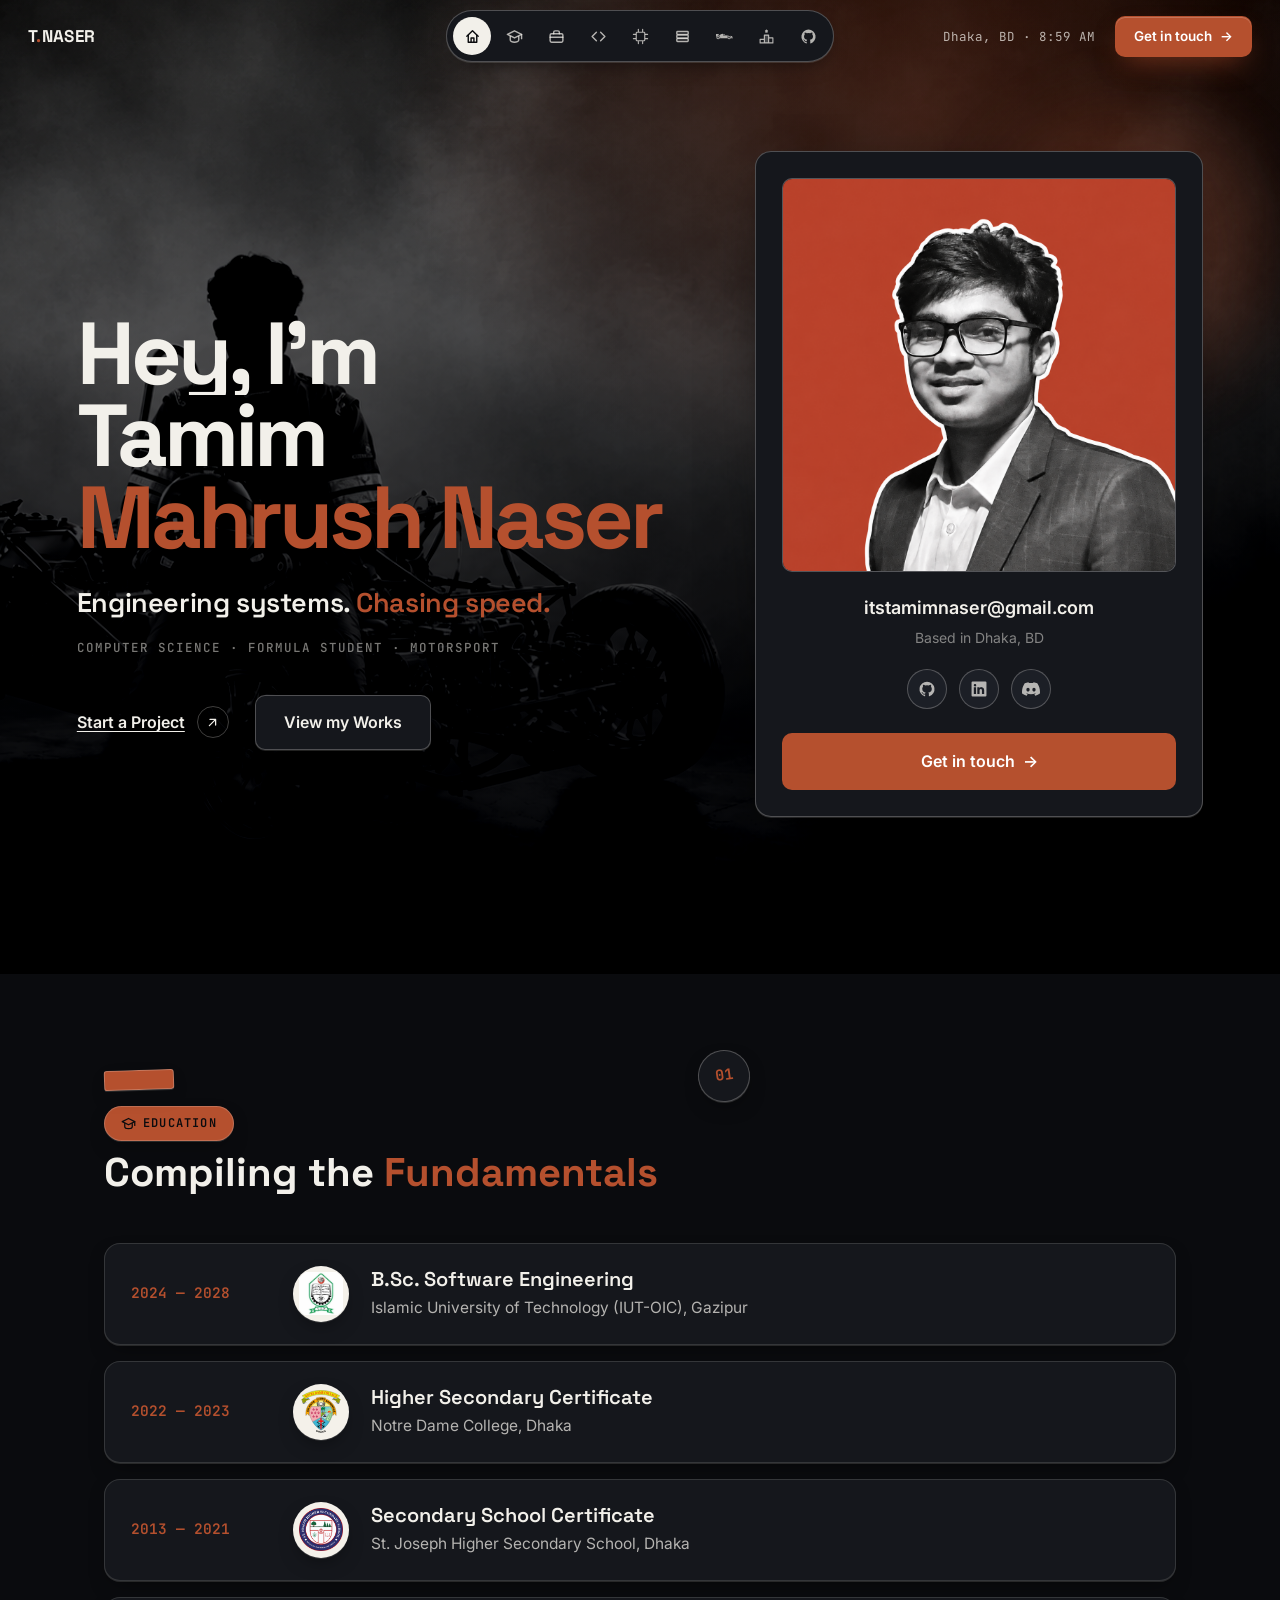
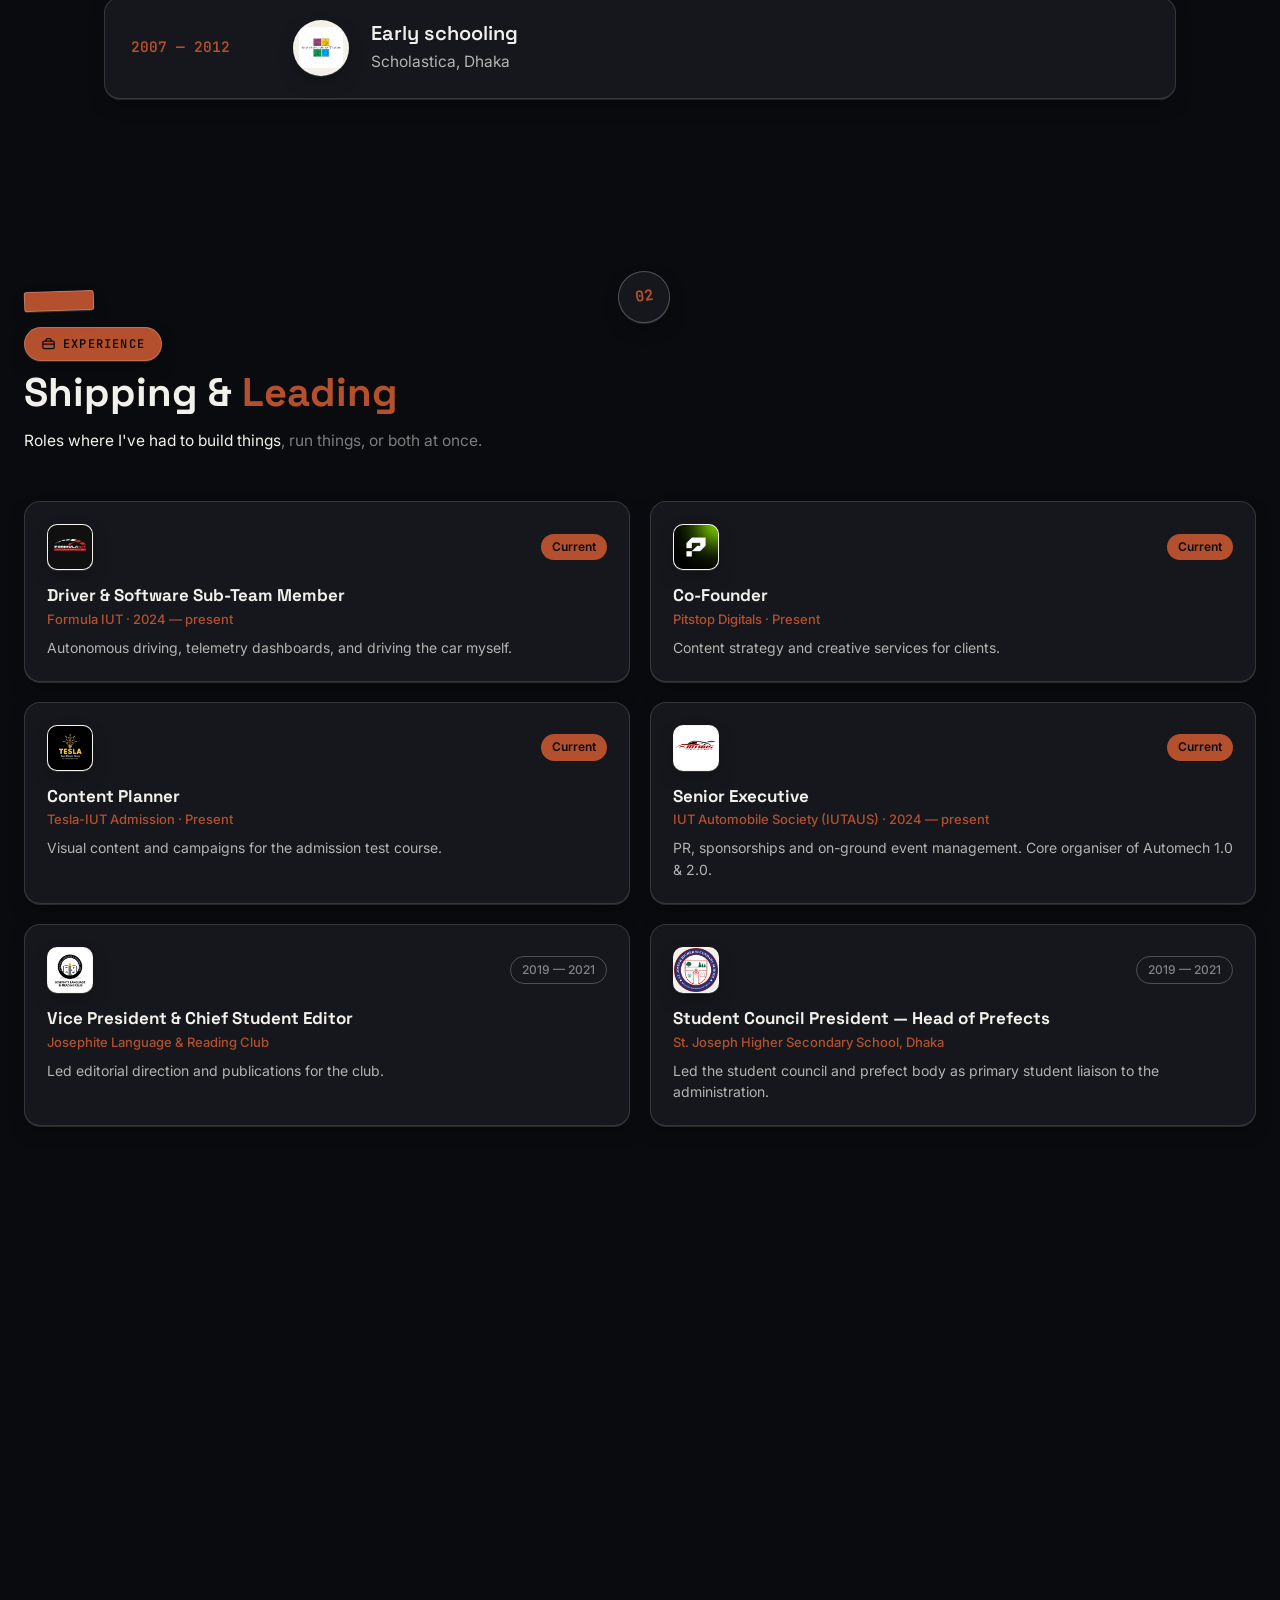
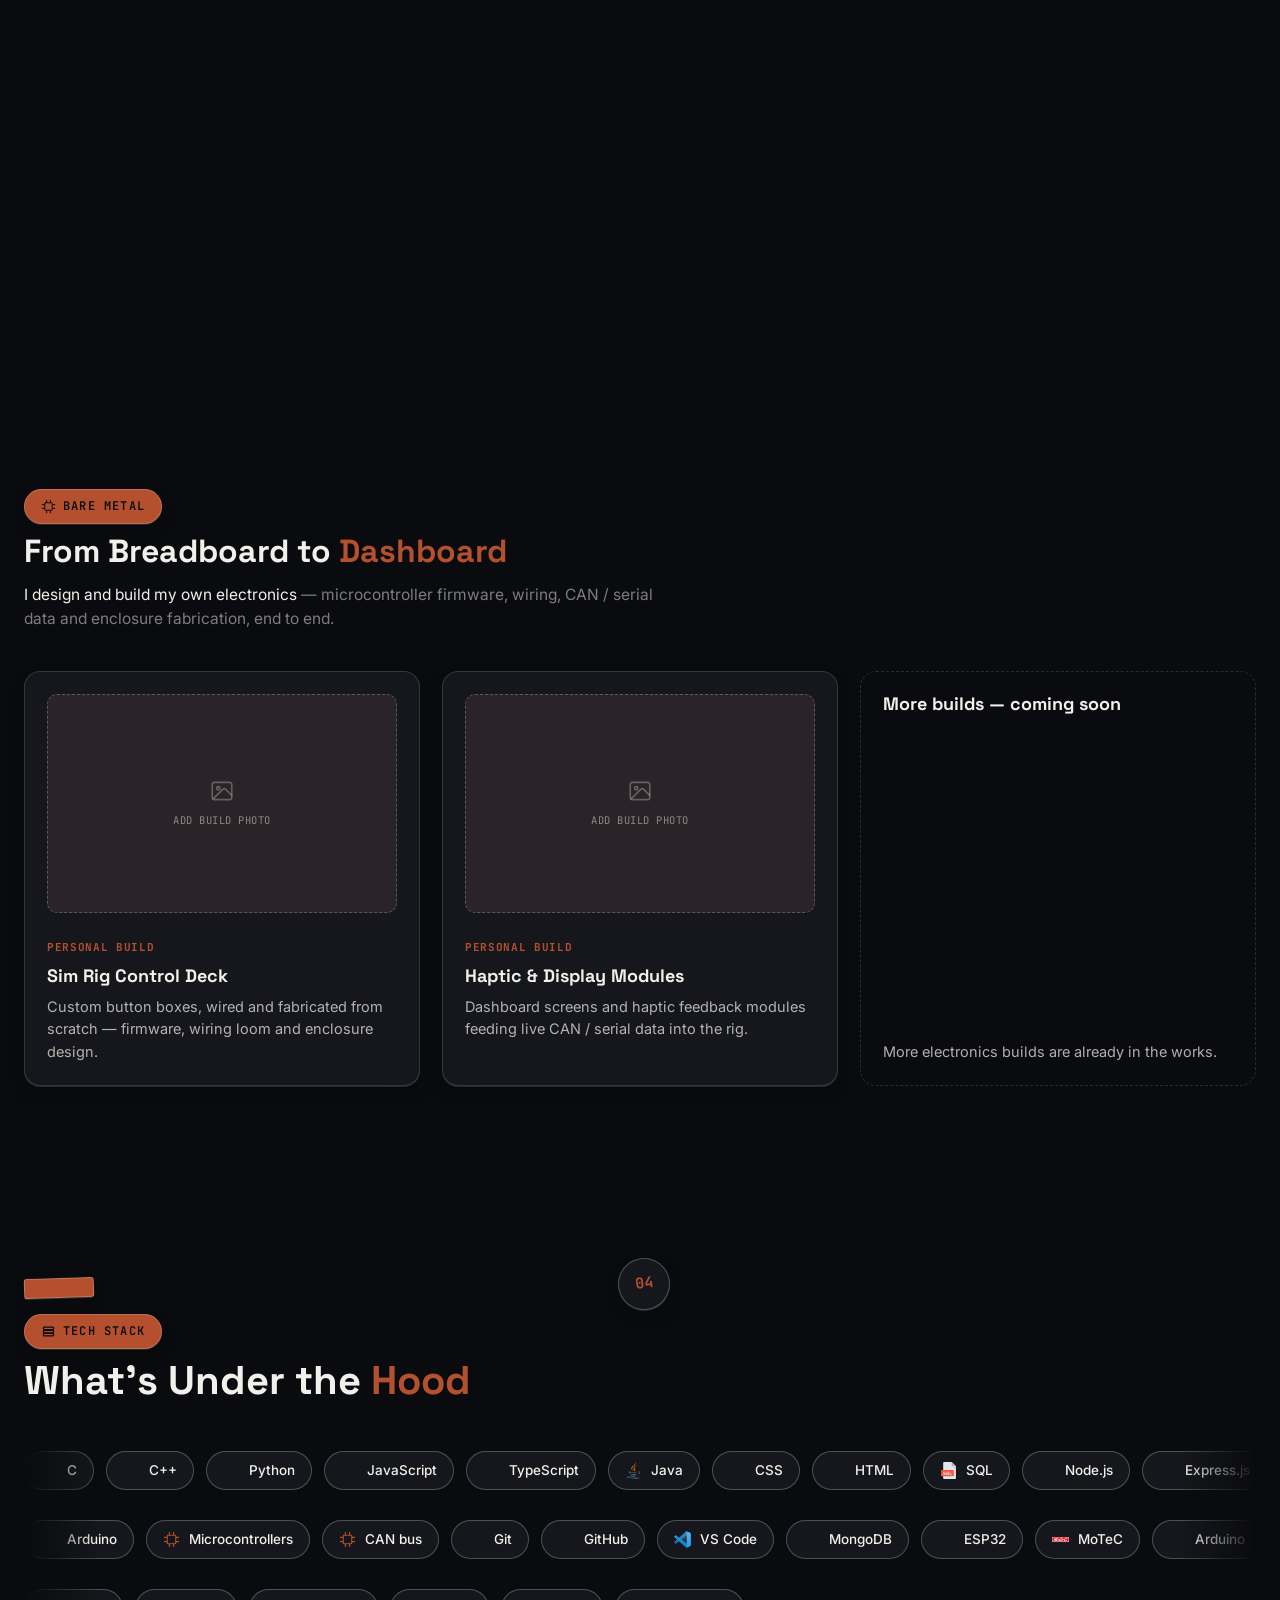
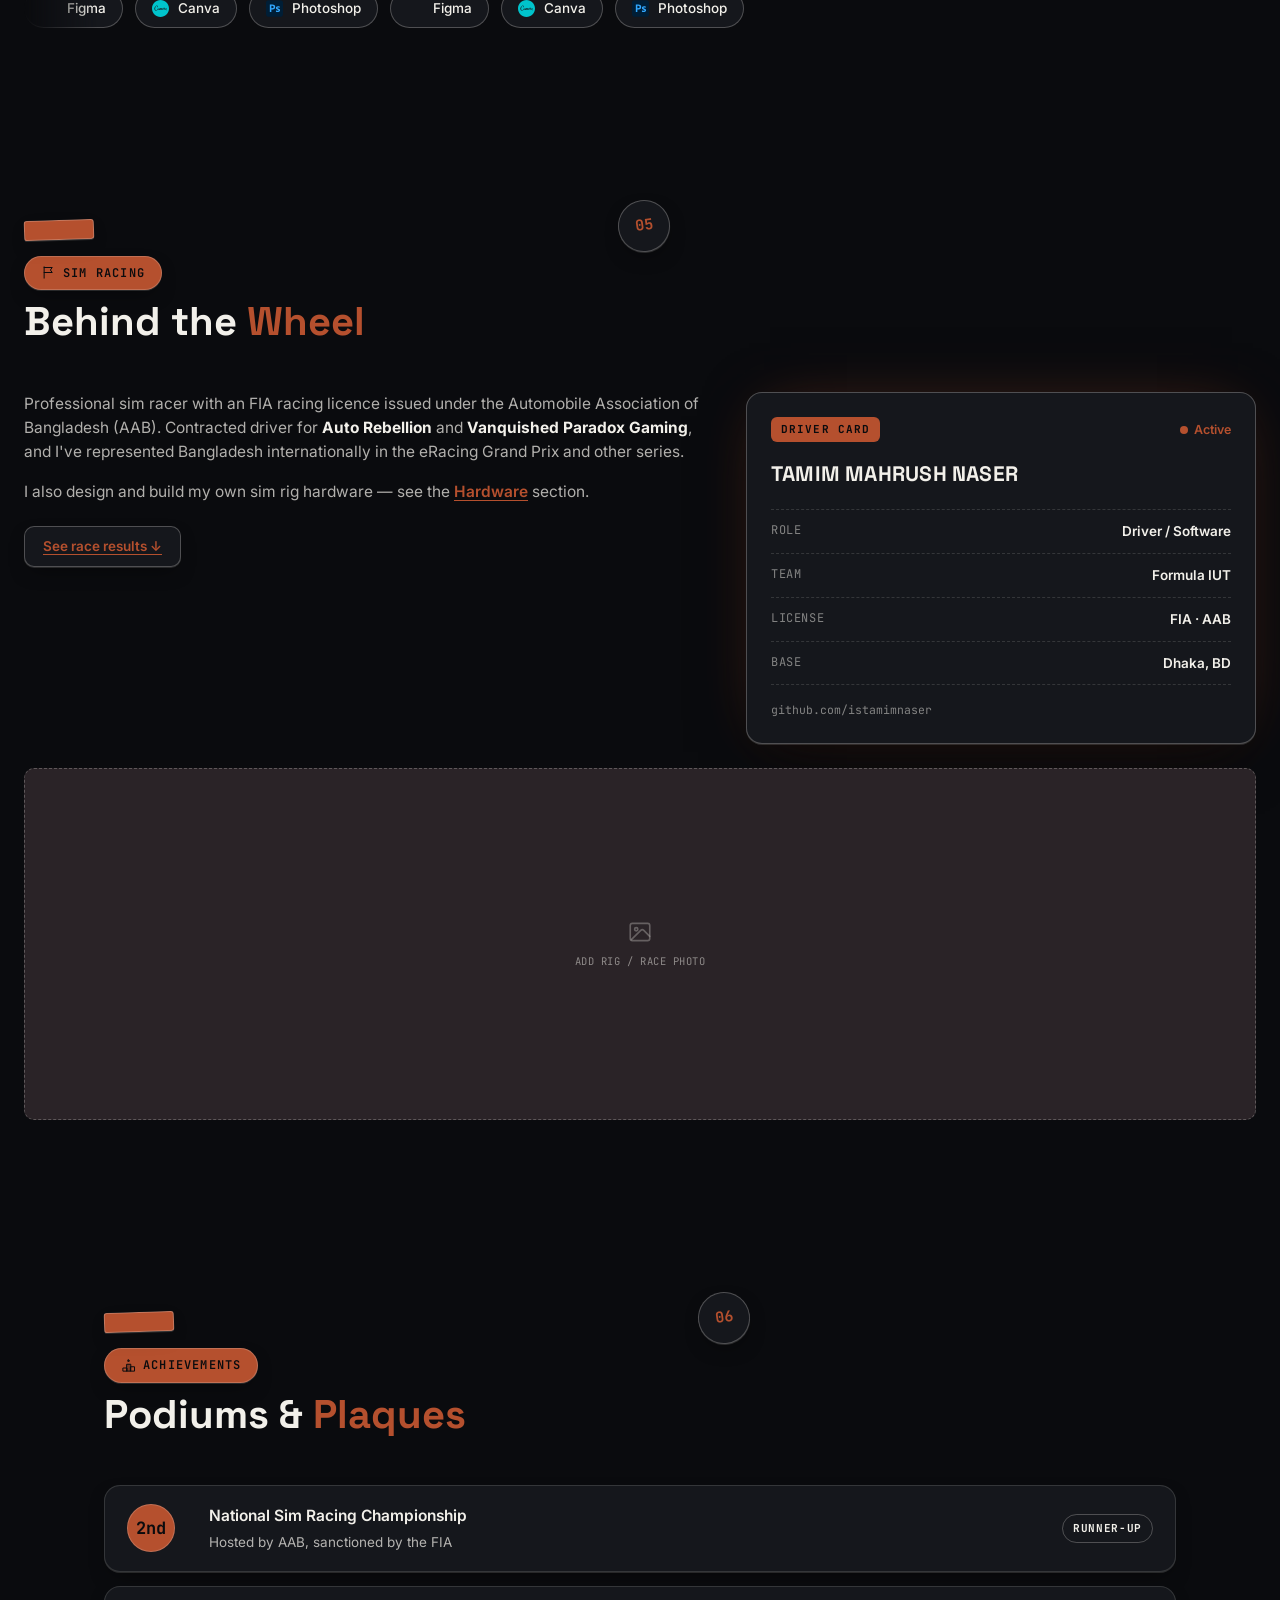
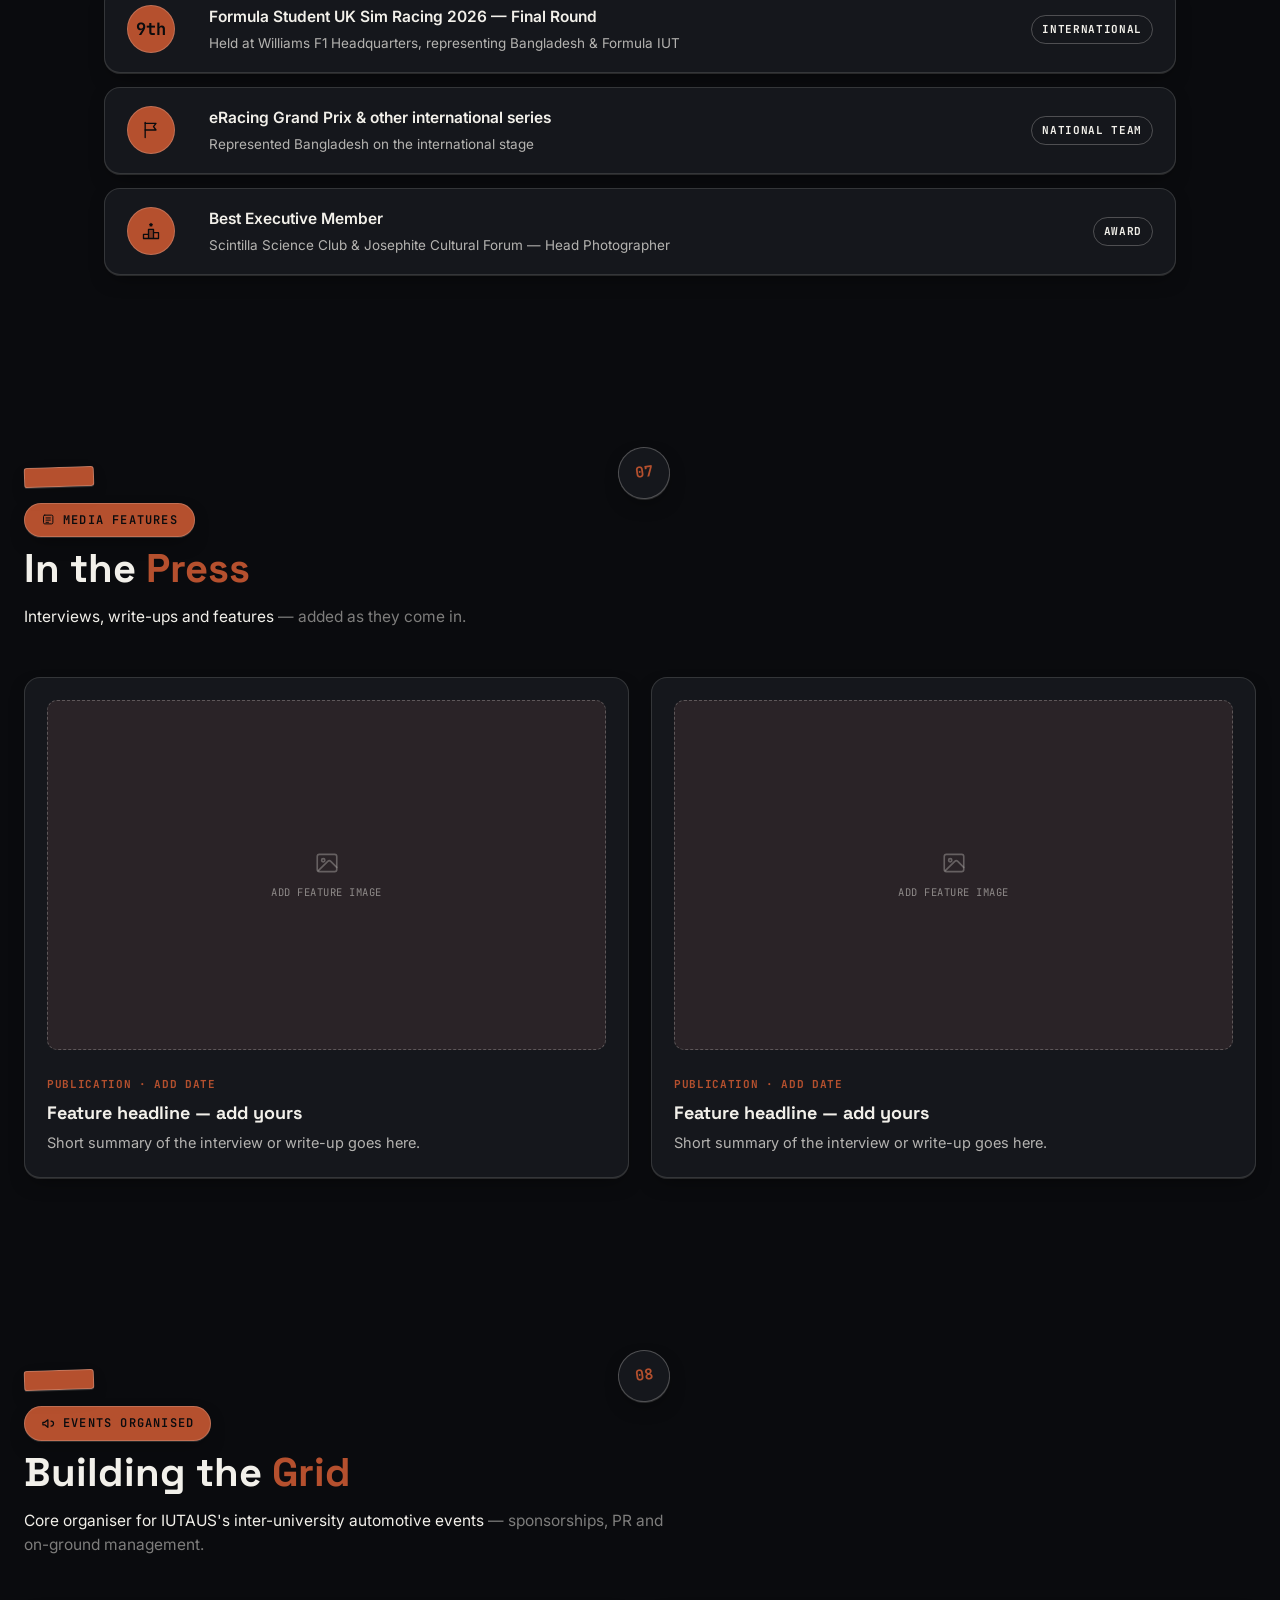
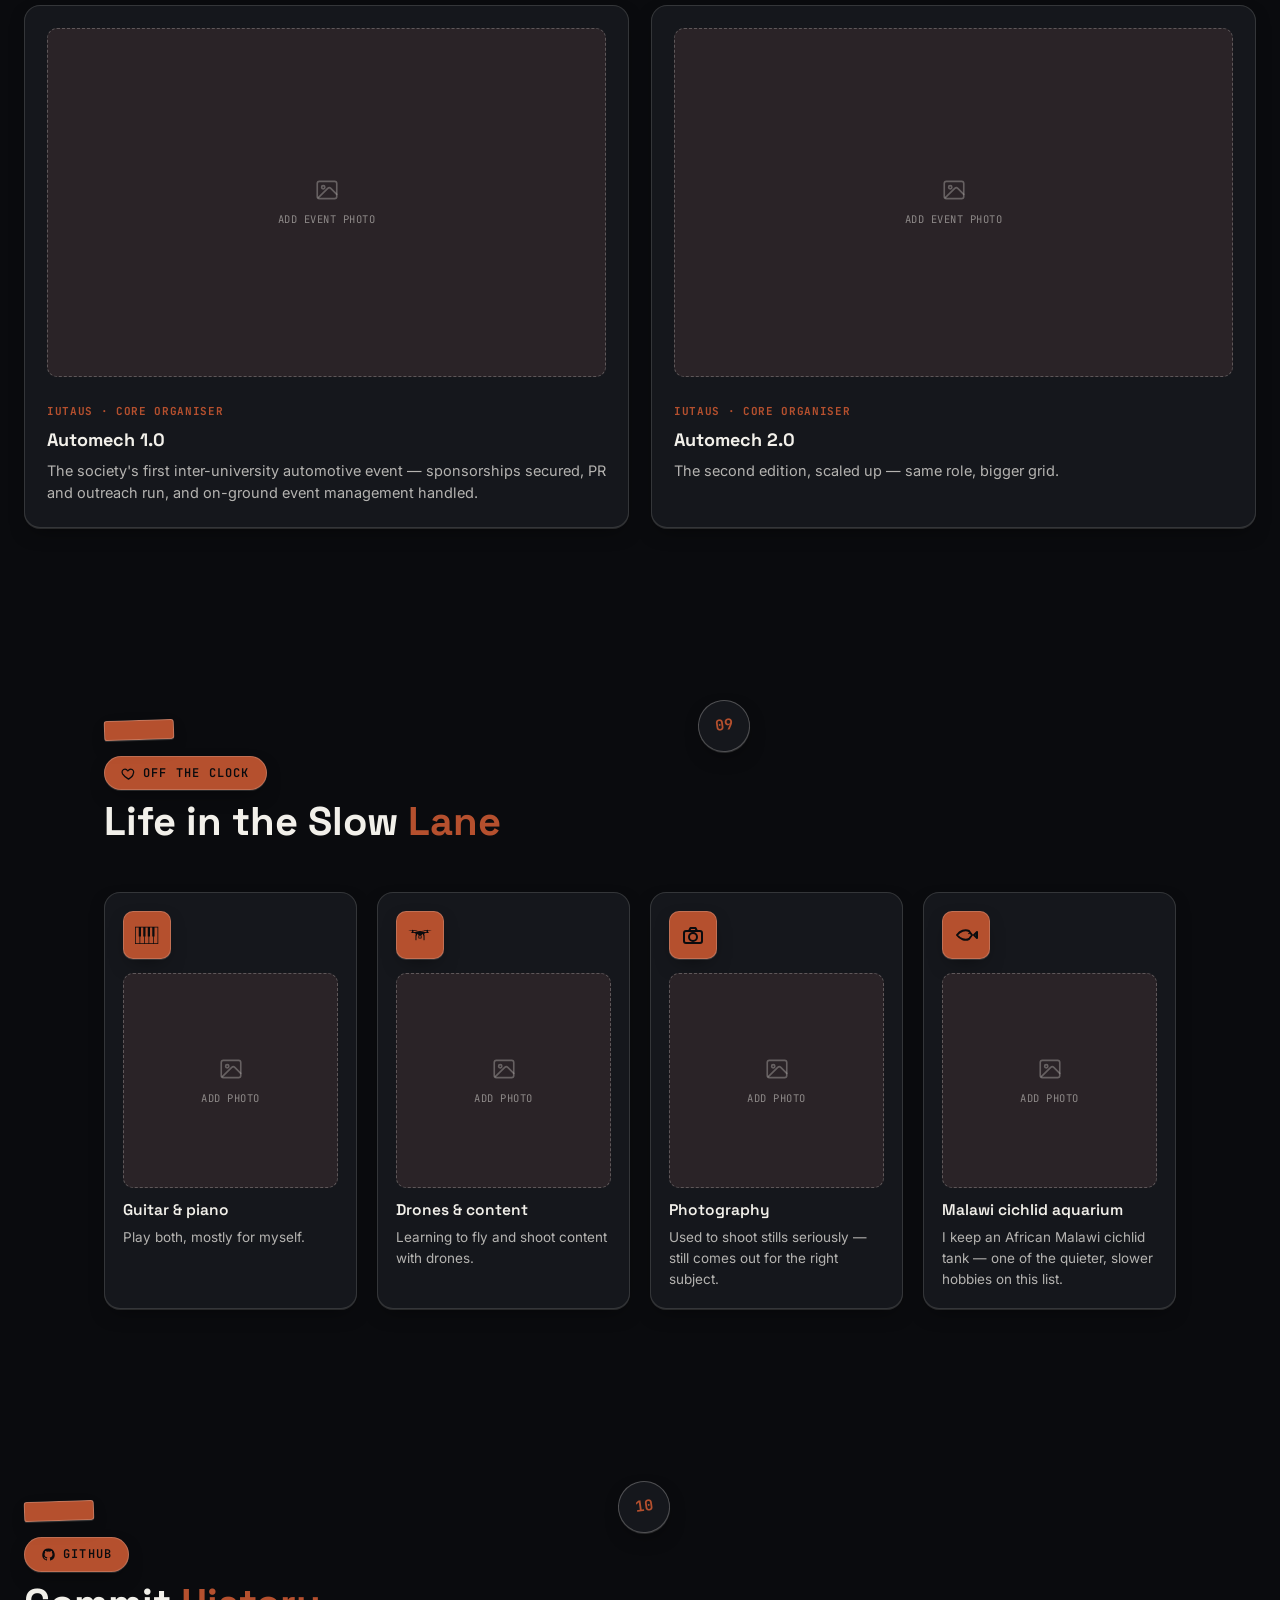
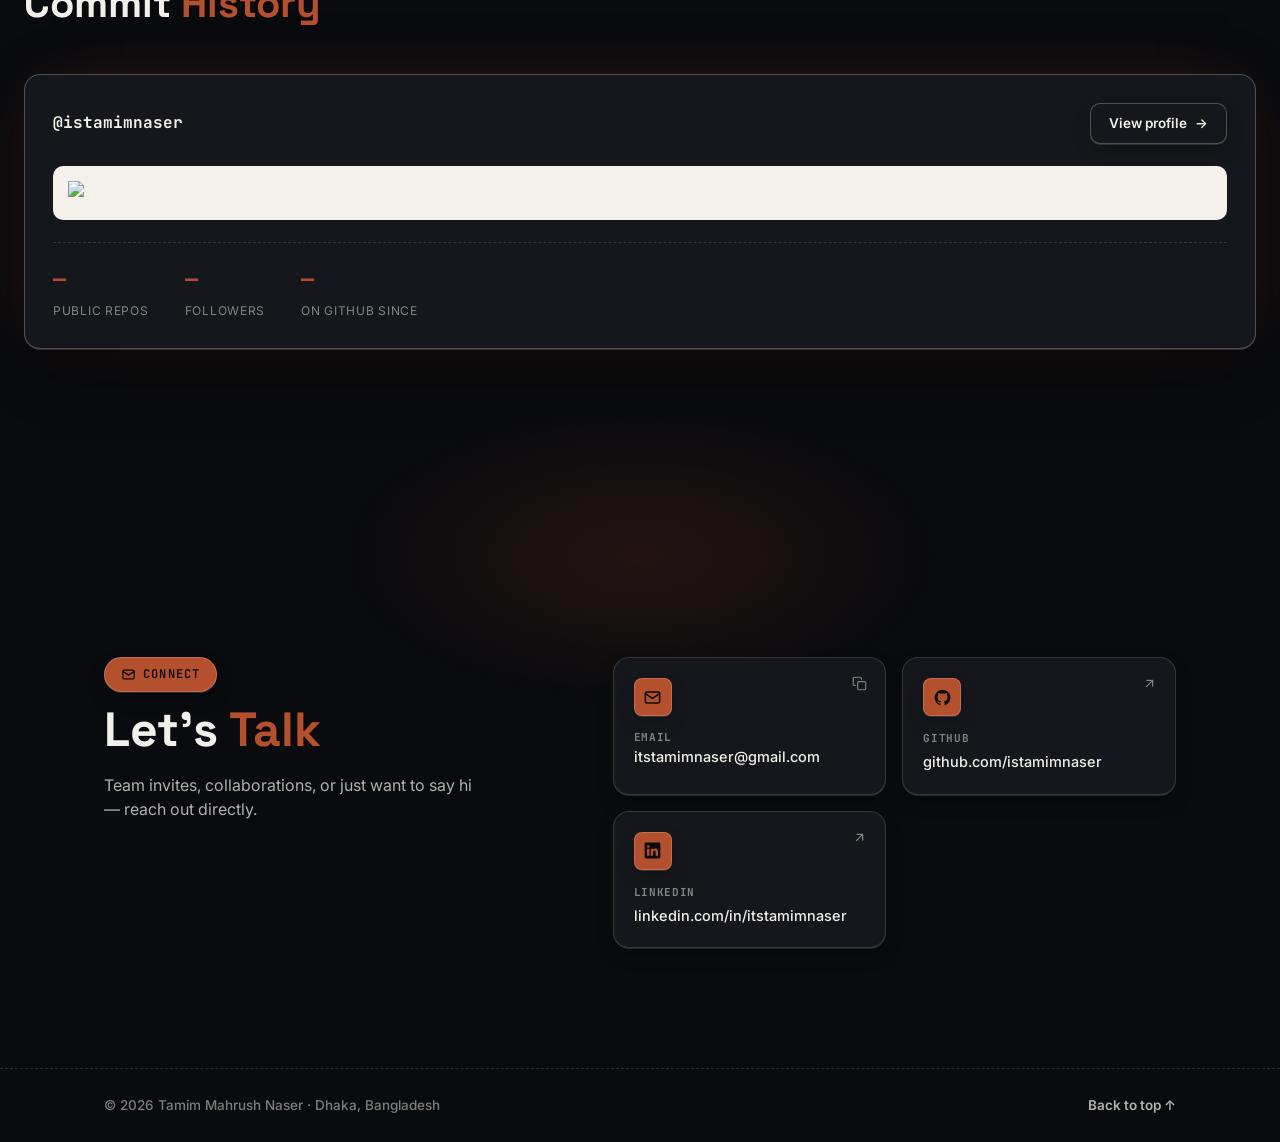
==== commit a01c364f: "Experience rewrite, animated tech stack, merge Projects, hero tweak - Experience: shorten all descri" ====
--- a/index.html
+++ b/index.html
@@ -30,6 +30,7 @@
   <symbol id="icon-image" viewBox="0 0 24 24" fill="none" stroke="currentColor" stroke-width="1.5" stroke-linecap="round" stroke-linejoin="round"><rect x="3" y="4" width="18" height="16" rx="2"/><circle cx="8.5" cy="9.5" r="1.5"/><path d="M21 16l-5.5-5.5a2 2 0 0 0-2.8 0L4 19"/></symbol>
   <symbol id="icon-cap" viewBox="0 0 24 24" fill="none" stroke="currentColor" stroke-width="2" stroke-linecap="round" stroke-linejoin="round"><path pathLength="1" d="M12 4 2 9l10 5 10-5-10-5z"/><path pathLength="1" d="M6 12v5c0 1.5 3 3 6 3s6-1.5 6-3v-5"/><path pathLength="1" d="M22 9v6"/></symbol>
   <symbol id="icon-briefcase" viewBox="0 0 24 24" fill="none" stroke="currentColor" stroke-width="2" stroke-linecap="round" stroke-linejoin="round"><rect pathLength="1" x="3" y="8" width="18" height="12" rx="2"/><path pathLength="1" d="M8 8V6a2 2 0 0 1 2-2h4a2 2 0 0 1 2 2v2"/><path pathLength="1" d="M3 13h18"/></symbol>
+  <symbol id="icon-folder" viewBox="0 0 24 24" fill="none" stroke="currentColor" stroke-width="1.8" stroke-linecap="round" stroke-linejoin="round"><path pathLength="1" d="M3 7a2 2 0 0 1 2-2h4l2 2h8a2 2 0 0 1 2 2v9a2 2 0 0 1-2 2H5a2 2 0 0 1-2-2V7z"/></symbol>
   <symbol id="icon-layers" viewBox="0 0 24 24" fill="none" stroke="currentColor" stroke-width="2" stroke-linecap="round" stroke-linejoin="round"><rect pathLength="1" x="4" y="5" width="16" height="4" rx="1"/><rect pathLength="1" x="4" y="10" width="16" height="4" rx="1"/><rect pathLength="1" x="4" y="15" width="16" height="4" rx="1"/></symbol>
   <symbol id="icon-code" viewBox="0 0 24 24" fill="none" stroke="currentColor" stroke-width="2" stroke-linecap="round" stroke-linejoin="round"><path pathLength="1" d="M9 6 3 12l6 6"/><path pathLength="1" d="M15 6l6 6-6 6"/></symbol>
   <symbol id="icon-megaphone" viewBox="0 0 24 24" fill="none" stroke="currentColor" stroke-width="2" stroke-linecap="round" stroke-linejoin="round"><path pathLength="1" d="M3 10v4h3l5 4V6l-5 4H3z"/><path pathLength="1" d="M16 8a4 4 0 0 1 0 8"/></symbol>
@@ -42,7 +43,7 @@
   <symbol id="icon-brand-github" viewBox="0 0 24 24" fill="currentColor"><path d="M12,2.2467A10.00042,10.00042,0,0,0,8.83752,21.73419c.5.08752.6875-.21247.6875-.475,0-.23749-.01251-1.025-.01251-1.86249C7,19.85919,6.35,18.78423,6.15,18.22173A3.636,3.636,0,0,0,5.125,16.8092c-.35-.1875-.85-.65-.01251-.66248A2.00117,2.00117,0,0,1,6.65,17.17169a2.13742,2.13742,0,0,0,2.91248.825A2.10376,2.10376,0,0,1,10.2,16.65923c-2.225-.25-4.55-1.11254-4.55-4.9375a3.89187,3.89187,0,0,1,1.025-2.6875,3.59373,3.59373,0,0,1,.1-2.65s.83747-.26251,2.75,1.025a9.42747,9.42747,0,0,1,5,0c1.91248-1.3,2.75-1.025,2.75-1.025a3.59323,3.59323,0,0,1,.1,2.65,3.869,3.869,0,0,1,1.025,2.6875c0,3.83747-2.33752,4.6875-4.5625,4.9375a2.36814,2.36814,0,0,1,.675,1.85c0,1.33752-.01251,2.41248-.01251,2.75,0,.26251.1875.575.6875.475A10.0053,10.0053,0,0,0,12,2.2467Z"/></symbol>
   <symbol id="icon-profile" viewBox="0 0 24 24" fill="none" stroke="currentColor" stroke-width="2" stroke-linecap="round" stroke-linejoin="round"><circle cx="12" cy="8" r="4"/><path d="M4 21c0-4.5 4-7 8-7s8 2.5 8 7"/></symbol>
   <symbol id="icon-fish" viewBox="0 0 24 24" fill="none" stroke="currentColor" stroke-width="2" stroke-linecap="round" stroke-linejoin="round"><path d="M3 12c3-4 8-6 12-4l3 4-3 4c-4 2-9 0-12-4z"/><path d="M20 12l3-3v6l-3-3z"/><circle cx="15" cy="10.5" r="0.8" fill="currentColor" stroke="none"/></symbol>
-  <symbol id="icon-drone" viewBox="0 0 24 24" fill="none" stroke="currentColor" stroke-width="2" stroke-linecap="round" stroke-linejoin="round"><circle cx="12" cy="12" r="2.5"/><path d="M12 9.5V6M12 14.5V18M9.5 12H6M14.5 12H18"/><circle cx="6" cy="6" r="2"/><circle cx="18" cy="6" r="2"/><circle cx="6" cy="18" r="2"/><circle cx="18" cy="18" r="2"/></symbol>
+  <symbol id="icon-drone" viewBox="0 0 100 100"><path fill="currentColor" stroke="none" d="M19.53 28.49a3.852 3.852 0 0 0-3.533 2.343C6.706 31.364-.029 32.257 0 32.955c.027.693 6.712.997 15.928.724c.32.862.936 1.58 1.738 2.027H16.17v2.742h-1.83a.874.874 0 0 0-.875.874v1.954c0 .483.391.874.874.874h12.316c3.103.73 3.45 1.843 5.774 3.88c-.38 2.113-.94 4.42-1.378 6.414v16.973a2.092 2.092 0 1 0 4.185 0V61.21c-.048-6.9 1.066-9.69 4.905-15.031l.965-.448c0 4.146 2.866 4.395 6.908 5.32h-3.036c-.924 0-1.674.75-1.674 1.675v10c0 .924.75 1.674 1.674 1.674h10.044c.924 0 1.674-.75 1.674-1.674v-10c0-.925-.75-1.674-1.674-1.674h-3.033c4.041-.928 6.905-1.176 6.905-5.321l.965.448c4.857 5.026 4.905 8.447 4.905 15.03v8.207a2.092 2.092 0 0 0 4.185 0V52.444c-.513-2.191-1.062-4.487-1.58-6.762c2.199-2.155 3.101-2.64 5.956-3.532h12.336a.874.874 0 0 0 .874-.874v-1.954a.874.874 0 0 0-.874-.874H83.83v-2.742h-1.496a3.852 3.852 0 0 0 1.738-2.027c9.216.273 15.901-.031 15.928-.724c.029-.698-6.706-1.59-15.997-2.122a3.852 3.852 0 0 0-6.943-.302c-9.307-.283-16.103.018-16.142.716c-.029.693 6.615 1.58 15.827 2.112a3.852 3.852 0 0 0 1.839 2.347h-1.496v2.742C67.654 38.426 60.352 33.685 50 33.49c-10.003.212-18.38 4.958-27.088 4.958v-2.742h-1.496a3.852 3.852 0 0 0 1.839-2.347c9.212-.532 15.856-1.42 15.827-2.112c-.039-.698-6.835-1-16.142-.716a3.852 3.852 0 0 0-3.41-2.04zM50 53.503c2.347 0 4.276 1.929 4.276 4.276c0 2.347-1.929 4.277-4.276 4.277c-2.347 0-4.278-1.93-4.278-4.277c0-2.347 1.93-4.276 4.278-4.276zm0 2.51c-.99 0-1.767.776-1.767 1.766s.777 1.766 1.767 1.766c.99 0 1.765-.776 1.765-1.766S50.99 56.013 50 56.013z"/></symbol>
   <symbol id="icon-camera" viewBox="0 0 24 24" fill="none" stroke="currentColor" stroke-width="2" stroke-linecap="round" stroke-linejoin="round"><rect x="3" y="8" width="18" height="12" rx="2"/><path d="M8 8l1.5-3h5L16 8"/><circle cx="12" cy="14" r="4"/></symbol>
   <symbol id="icon-racing-kart" viewBox="0 0 512 512">
     <path fill="currentColor" stroke="none" d="M222.537,232.693h49.21l-0.469-12.424l-19.929-1.29c-0.423-0.062-0.782-0.359-0.938-0.782l-1.681-6.458c-0.141-0.399-0.078-0.86,0.156-1.212c0.25-0.351,0.657-0.563,1.095-0.563h18.951c-1.407-13.127-9.78-22.853-22.962-24.839c-18.741-2.815-33.228,10.602-30.93,26.708C215.978,218.386,219.261,228.714,222.537,232.693z M259.628,196.51l-5.293-0.344c0,0-2.432-3.135-4.527-5.575C251.903,190.591,257.189,192.686,259.628,196.51z"/>
@@ -70,9 +71,9 @@
     <a href="#top" data-tip="Home" aria-label="Home"><svg class="nav-icon"><use href="#icon-home"/></svg><span class="nav-label">Home</span></a>
     <a href="#education" data-tip="Education" aria-label="Education"><svg class="nav-icon"><use href="#icon-cap"/></svg><span class="nav-label">Education</span></a>
     <a href="#experience" data-tip="Experience" aria-label="Experience"><svg class="nav-icon"><use href="#icon-briefcase"/></svg><span class="nav-label">Experience</span></a>
+    <a href="#software" data-tip="Software" aria-label="Software"><svg class="nav-icon"><use href="#icon-code"/></svg><span class="nav-label">Software</span></a>
+    <a href="#hardware" data-tip="Bare Metal" aria-label="Bare Metal"><svg class="nav-icon"><use href="#icon-chip"/></svg><span class="nav-label">Bare Metal</span></a>
     <a href="#stack" data-tip="Stack" aria-label="Stack"><svg class="nav-icon"><use href="#icon-layers"/></svg><span class="nav-label">Stack</span></a>
-    <a href="#software" data-tip="Software" aria-label="Software"><svg class="nav-icon"><use href="#icon-code"/></svg><span class="nav-label">Software</span></a>
-    <a href="#hardware" data-tip="Hardware" aria-label="Hardware"><svg class="nav-icon"><use href="#icon-chip"/></svg><span class="nav-label">Hardware</span></a>
     <a href="#racing" data-tip="Racing" aria-label="Racing"><svg class="nav-icon"><use href="#icon-racing-kart"/></svg><span class="nav-label">Racing</span></a>
     <a href="#achievements" data-tip="Achievements" aria-label="Achievements"><svg class="nav-icon"><use href="#icon-podium"/></svg><span class="nav-label">Achievements</span></a>
     <a href="#github" data-tip="Github" aria-label="Github"><svg class="nav-icon"><use href="#icon-brand-github"/></svg><span class="nav-label">Github</span></a>
@@ -188,7 +189,7 @@
         </div>
         <h3>Driver &amp; Software Sub-Team Member</h3>
         <p class="exp-meta">Formula IUT · 2024 — present</p>
-        <p class="exp-desc">Working on the autonomous driving project for the team's current FSAE car, and building the car's digital dashboard / telemetry display. Then I get in and drive it myself.</p>
+        <p class="exp-desc">Autonomous driving, telemetry dashboards, and driving the car myself.</p>
       </div>
       <div class="exp-card reveal">
         <div class="exp-card-top">
@@ -197,7 +198,7 @@
         </div>
         <h3>Co-Founder</h3>
         <p class="exp-meta">Pitstop Digitals · Present</p>
-        <p class="exp-desc">Content strategy, social media and creative services for clients — a digital marketing agency I co-founded.</p>
+        <p class="exp-desc">Content strategy and creative services for clients.</p>
       </div>
       <div class="exp-card reveal">
         <div class="exp-card-top">
@@ -206,16 +207,25 @@
         </div>
         <h3>Content Planner</h3>
         <p class="exp-meta">Tesla-IUT Admission · Present</p>
-        <p class="exp-desc">Planning visual content and campaigns for the university's admission test course.</p>
+        <p class="exp-desc">Visual content and campaigns for the admission test course.</p>
       </div>
       <div class="exp-card reveal">
         <div class="exp-card-top">
           <div class="org-badge"><img src="assets/logos/iutaus.jpg" alt="IUT Automobile Society logo" loading="lazy" /></div>
           <span class="exp-pill exp-pill-current">Current</span>
         </div>
-        <h3>PR / Sponsorships / Event Management</h3>
+        <h3>Senior Executive</h3>
         <p class="exp-meta">IUT Automobile Society (IUTAUS) · 2024 — present</p>
-        <p class="exp-desc">Sponsorships, outreach and on-ground event management for the university's automobile society. Core organiser of Automech 1.0 &amp; 2.0 — more below.</p>
+        <p class="exp-desc">PR, sponsorships and on-ground event management. Core organiser of Automech 1.0 &amp; 2.0.</p>
+      </div>
+      <div class="exp-card reveal">
+        <div class="exp-card-top">
+          <div class="org-badge"><img src="assets/logos/josephite.jpg" alt="Josephite Language &amp; Reading Club logo" loading="lazy" /></div>
+          <span class="exp-pill exp-pill-past">2019 — 2021</span>
+        </div>
+        <h3>Vice President &amp; Chief Student Editor</h3>
+        <p class="exp-meta">Josephite Language &amp; Reading Club</p>
+        <p class="exp-desc">Led editorial direction and publications for the club.</p>
       </div>
       <div class="exp-card reveal">
         <div class="exp-card-top">
@@ -224,104 +234,158 @@
         </div>
         <h3>Student Council President — Head of Prefects</h3>
         <p class="exp-meta">St. Joseph Higher Secondary School, Dhaka</p>
-        <p class="exp-desc">Led the student council and prefect body as primary student liaison to the administration. Also VP &amp; Chief Student Editor of the Josephite Language and Reading Club.</p>
+        <p class="exp-desc">Led the student council and prefect body as primary student liaison to the administration.</p>
       </div>
     </div>
   </section>
 
   <!-- ============ STACK ============ -->
+  <!-- ============ PROJECTS (software + hardware) ============ -->
+  <section class="section section-wide" id="projects">
+    <div class="pen-icon" aria-hidden="true"><svg viewBox="0 0 24 24"><use href="#icon-folder"/></svg></div>
+    <div class="section-head reveal">
+      <span class="kicker"><svg class="kicker-icon"><use href="#icon-folder"/></svg>Projects</span>
+      <h2>From Code to <em class="accent">Circuit</em></h2>
+    </div>
+
+    <div class="project-block" id="software">
+      <div class="pen-icon" aria-hidden="true"><svg viewBox="0 0 24 24"><use href="#icon-code"/></svg></div>
+      <div class="project-block-head reveal">
+        <span class="kicker"><svg class="kicker-icon"><use href="#icon-code"/></svg>Software</span>
+        <h3>Code in the <em class="accent">Wild</em></h3>
+      </div>
+      <div class="proj-grid">
+        <div class="proj-card reveal">
+          <div class="photo-card photo-card--wide">
+            <svg><use href="#icon-image"/></svg>
+            <span>Add project photo</span>
+          </div>
+          <span class="proj-tag">Formula IUT · 2024 — present</span>
+          <h3>Autonomous Driving Stack</h3>
+          <p>Contributing to the autonomous driving project for the team's current FSAE car.</p>
+        </div>
+        <div class="proj-card reveal">
+          <div class="photo-card photo-card--wide">
+            <svg><use href="#icon-image"/></svg>
+            <span>Add project photo</span>
+          </div>
+          <span class="proj-tag">Formula IUT</span>
+          <h3>Cockpit Telemetry Display</h3>
+          <p>The car's digital dashboard, surfacing live vehicle data to the driver — tested from the cockpit, by me.</p>
+        </div>
+        <a class="proj-card proj-card-more reveal" href="https://github.com/istamimnaser" target="_blank" rel="noopener">
+          <h3>More on GitHub <svg class="arr-icon"><use href="#icon-arrow"/></svg></h3>
+          <p>Course projects and other builds are up on my GitHub — new things get added as they're ready.</p>
+          <span class="proj-note">github.com/istamimnaser</span>
+        </a>
+      </div>
+    </div>
+
+    <div class="project-block" id="hardware">
+      <div class="pen-icon" aria-hidden="true"><svg viewBox="0 0 24 24"><use href="#icon-chip"/></svg></div>
+      <div class="project-block-head reveal">
+        <span class="kicker"><svg class="kicker-icon"><use href="#icon-chip"/></svg>Bare Metal</span>
+        <h3>From Breadboard to <em class="accent">Dashboard</em></h3>
+        <p class="section-sub">I design and build my own electronics<span class="fade-text"> — microcontroller firmware, wiring, CAN / serial data and enclosure fabrication, end to end.</span></p>
+      </div>
+      <div class="proj-grid">
+        <div class="proj-card reveal">
+          <div class="photo-card photo-card--wide">
+            <svg><use href="#icon-image"/></svg>
+            <span>Add build photo</span>
+          </div>
+          <span class="proj-tag">Personal build</span>
+          <h3>Sim Rig Control Deck</h3>
+          <p>Custom button boxes, wired and fabricated from scratch — firmware, wiring loom and enclosure design.</p>
+        </div>
+        <div class="proj-card reveal">
+          <div class="photo-card photo-card--wide">
+            <svg><use href="#icon-image"/></svg>
+            <span>Add build photo</span>
+          </div>
+          <span class="proj-tag">Personal build</span>
+          <h3>Haptic &amp; Display Modules</h3>
+          <p>Dashboard screens and haptic feedback modules feeding live CAN / serial data into the rig.</p>
+        </div>
+        <div class="proj-card proj-card-more reveal">
+          <h3>More builds — coming soon</h3>
+          <p>More electronics builds are already in the works.</p>
+        </div>
+      </div>
+    </div>
+  </section>
+
+  <!-- ============ TECH STACK ============ -->
   <section class="section section-wide" id="stack">
     <div class="pen-icon" aria-hidden="true"><svg viewBox="0 0 24 24"><use href="#icon-layers"/></svg></div>
     <div class="section-head reveal">
       <span class="kicker"><svg class="kicker-icon"><use href="#icon-layers"/></svg>Tech Stack</span>
       <h2>What's Under the <em class="accent">Hood</em></h2>
     </div>
-    <div class="skill-cols">
-      <div class="skill-col reveal">
-        <h4>Languages</h4>
-        <div class="chip-row">
-          <span class="chip">C</span><span class="chip">C++</span><span class="chip">Python</span><span class="chip">JavaScript</span><span class="chip">TypeScript</span>
-        </div>
-      </div>
-      <div class="skill-col reveal">
-        <h4>Embedded &amp; hardware</h4>
-        <div class="chip-row">
-          <span class="chip">Arduino</span><span class="chip">Microcontrollers</span><span class="chip">CAN bus</span><span class="chip">Embedded dashboards</span><span class="chip">Git</span><span class="chip">GitHub</span>
-        </div>
-      </div>
-      <div class="skill-col reveal">
-        <h4>Design &amp; media</h4>
-        <div class="chip-row">
-          <span class="chip">Adobe Creative Suite</span><span class="chip">Figma</span><span class="chip">Canva</span><span class="chip">Photography</span><span class="chip">Drone videography</span>
-        </div>
-      </div>
-    </div>
-  </section>
-
-  <!-- ============ SOFTWARE PROJECTS ============ -->
-  <section class="section section-wide" id="software">
-    <div class="pen-icon" aria-hidden="true"><svg viewBox="0 0 24 24"><use href="#icon-code"/></svg></div>
-    <div class="section-head reveal">
-      <span class="kicker"><svg class="kicker-icon"><use href="#icon-code"/></svg>Software</span>
-      <h2>Code in the <em class="accent">Wild</em></h2>
-    </div>
-    <div class="proj-grid">
-      <div class="proj-card reveal">
-        <div class="photo-card photo-card--wide">
-          <svg><use href="#icon-image"/></svg>
-          <span>Add project photo</span>
-        </div>
-        <span class="proj-tag">Formula IUT · 2024 — present</span>
-        <h3>Autonomous Driving Stack</h3>
-        <p>Contributing to the autonomous driving project for the team's current FSAE car.</p>
-      </div>
-      <div class="proj-card reveal">
-        <div class="photo-card photo-card--wide">
-          <svg><use href="#icon-image"/></svg>
-          <span>Add project photo</span>
-        </div>
-        <span class="proj-tag">Formula IUT</span>
-        <h3>Cockpit Telemetry Display</h3>
-        <p>The car's digital dashboard, surfacing live vehicle data to the driver — tested from the cockpit, by me.</p>
-      </div>
-      <a class="proj-card proj-card-more reveal" href="https://github.com/istamimnaser" target="_blank" rel="noopener">
-        <h3>More on GitHub <svg class="arr-icon"><use href="#icon-arrow"/></svg></h3>
-        <p>Course projects and other builds are up on my GitHub — new things get added as they're ready.</p>
-        <span class="proj-note">github.com/istamimnaser</span>
-      </a>
-    </div>
-  </section>
-
-  <!-- ============ ELECTRONIC PROJECTS ============ -->
-  <section class="section section-wide" id="hardware">
-    <div class="pen-icon" aria-hidden="true"><svg viewBox="0 0 24 24"><use href="#icon-chip"/></svg></div>
-    <div class="section-head reveal">
-      <span class="kicker"><svg class="kicker-icon"><use href="#icon-chip"/></svg>Hardware</span>
-      <h2>From Breadboard to <em class="accent">Dashboard</em></h2>
-      <p class="section-sub">I design and build my own electronics for my sim rig<span class="fade-text"> — microcontroller firmware, wiring, CAN / serial data and enclosure fabrication, end to end.</span></p>
-    </div>
-    <div class="proj-grid">
-      <div class="proj-card reveal">
-        <div class="photo-card photo-card--wide">
-          <svg><use href="#icon-image"/></svg>
-          <span>Add build photo</span>
-        </div>
-        <span class="proj-tag">Personal build</span>
-        <h3>Sim Rig Control Deck</h3>
-        <p>Custom button boxes, wired and fabricated from scratch — firmware, wiring loom and enclosure design.</p>
-      </div>
-      <div class="proj-card reveal">
-        <div class="photo-card photo-card--wide">
-          <svg><use href="#icon-image"/></svg>
-          <span>Add build photo</span>
-        </div>
-        <span class="proj-tag">Personal build</span>
-        <h3>Haptic &amp; Display Modules</h3>
-        <p>Dashboard screens and haptic feedback modules feeding live CAN / serial data into the rig.</p>
-      </div>
-      <div class="proj-card proj-card-more reveal">
-        <h3>More builds — coming soon</h3>
-        <p>The next module for the rig is already on the bench.</p>
+    <div class="tech-marquees">
+      <div class="tech-marquee-group reveal">
+        <div class="marquee-row">
+          <div class="marquee-track">
+            <span class="tech-pill"><img class="tech-pill-icon" src="https://cdn.simpleicons.org/c" alt="" />C</span>
+            <span class="tech-pill"><img class="tech-pill-icon" src="https://cdn.simpleicons.org/cplusplus" alt="" />C++</span>
+            <span class="tech-pill"><img class="tech-pill-icon" src="https://cdn.simpleicons.org/python" alt="" />Python</span>
+            <span class="tech-pill"><img class="tech-pill-icon" src="https://cdn.simpleicons.org/javascript" alt="" />JavaScript</span>
+            <span class="tech-pill"><img class="tech-pill-icon" src="https://cdn.simpleicons.org/typescript" alt="" />TypeScript</span>
+            <span class="tech-pill"><img class="tech-pill-icon" src="assets/icons/java.svg" alt="" />Java</span>
+            <span class="tech-pill"><img class="tech-pill-icon" src="https://cdn.simpleicons.org/css" alt="" />CSS</span>
+            <span class="tech-pill"><img class="tech-pill-icon" src="https://cdn.simpleicons.org/html5" alt="" />HTML</span>
+            <span class="tech-pill"><img class="tech-pill-icon" src="assets/icons/sql.svg" alt="" />SQL</span>
+            <span class="tech-pill"><img class="tech-pill-icon" src="https://cdn.simpleicons.org/nodedotjs" alt="" />Node.js</span>
+            <span class="tech-pill"><img class="tech-pill-icon" src="https://cdn.simpleicons.org/express/ffffff" alt="" />Express.js</span>
+            <span class="tech-pill" aria-hidden="true"><img class="tech-pill-icon" src="https://cdn.simpleicons.org/c" alt="" />C</span>
+            <span class="tech-pill" aria-hidden="true"><img class="tech-pill-icon" src="https://cdn.simpleicons.org/cplusplus" alt="" />C++</span>
+            <span class="tech-pill" aria-hidden="true"><img class="tech-pill-icon" src="https://cdn.simpleicons.org/python" alt="" />Python</span>
+            <span class="tech-pill" aria-hidden="true"><img class="tech-pill-icon" src="https://cdn.simpleicons.org/javascript" alt="" />JavaScript</span>
+            <span class="tech-pill" aria-hidden="true"><img class="tech-pill-icon" src="https://cdn.simpleicons.org/typescript" alt="" />TypeScript</span>
+            <span class="tech-pill" aria-hidden="true"><img class="tech-pill-icon" src="assets/icons/java.svg" alt="" />Java</span>
+            <span class="tech-pill" aria-hidden="true"><img class="tech-pill-icon" src="https://cdn.simpleicons.org/css" alt="" />CSS</span>
+            <span class="tech-pill" aria-hidden="true"><img class="tech-pill-icon" src="https://cdn.simpleicons.org/html5" alt="" />HTML</span>
+            <span class="tech-pill" aria-hidden="true"><img class="tech-pill-icon" src="assets/icons/sql.svg" alt="" />SQL</span>
+            <span class="tech-pill" aria-hidden="true"><img class="tech-pill-icon" src="https://cdn.simpleicons.org/nodedotjs" alt="" />Node.js</span>
+            <span class="tech-pill" aria-hidden="true"><img class="tech-pill-icon" src="https://cdn.simpleicons.org/express/ffffff" alt="" />Express.js</span>
+          </div>
+        </div>
+      </div>
+      <div class="tech-marquee-group reveal">
+        <div class="marquee-row dir-right">
+          <div class="marquee-track">
+            <span class="tech-pill"><img class="tech-pill-icon" src="https://cdn.simpleicons.org/arduino" alt="" />Arduino</span>
+            <span class="tech-pill"><svg class="tech-pill-icon"><use href="#icon-chip"/></svg>Microcontrollers</span>
+            <span class="tech-pill"><svg class="tech-pill-icon"><use href="#icon-chip"/></svg>CAN bus</span>
+            <span class="tech-pill"><img class="tech-pill-icon" src="https://cdn.simpleicons.org/git" alt="" />Git</span>
+            <span class="tech-pill"><img class="tech-pill-icon" src="https://cdn.simpleicons.org/github/ffffff" alt="" />GitHub</span>
+            <span class="tech-pill"><img class="tech-pill-icon" src="assets/icons/vscode.svg" alt="" />VS Code</span>
+            <span class="tech-pill"><img class="tech-pill-icon" src="https://cdn.simpleicons.org/mongodb" alt="" />MongoDB</span>
+            <span class="tech-pill"><img class="tech-pill-icon" src="https://cdn.simpleicons.org/espressif" alt="" />ESP32</span>
+            <span class="tech-pill"><img class="tech-pill-icon" src="assets/icons/motec.png" alt="" />MoTeC</span>
+            <span class="tech-pill" aria-hidden="true"><img class="tech-pill-icon" src="https://cdn.simpleicons.org/arduino" alt="" />Arduino</span>
+            <span class="tech-pill" aria-hidden="true"><svg class="tech-pill-icon"><use href="#icon-chip"/></svg>Microcontrollers</span>
+            <span class="tech-pill" aria-hidden="true"><svg class="tech-pill-icon"><use href="#icon-chip"/></svg>CAN bus</span>
+            <span class="tech-pill" aria-hidden="true"><img class="tech-pill-icon" src="https://cdn.simpleicons.org/git" alt="" />Git</span>
+            <span class="tech-pill" aria-hidden="true"><img class="tech-pill-icon" src="https://cdn.simpleicons.org/github/ffffff" alt="" />GitHub</span>
+            <span class="tech-pill" aria-hidden="true"><img class="tech-pill-icon" src="assets/icons/vscode.svg" alt="" />VS Code</span>
+            <span class="tech-pill" aria-hidden="true"><img class="tech-pill-icon" src="https://cdn.simpleicons.org/mongodb" alt="" />MongoDB</span>
+            <span class="tech-pill" aria-hidden="true"><img class="tech-pill-icon" src="https://cdn.simpleicons.org/espressif" alt="" />ESP32</span>
+            <span class="tech-pill" aria-hidden="true"><img class="tech-pill-icon" src="assets/icons/motec.png" alt="" />MoTeC</span>
+          </div>
+        </div>
+      </div>
+      <div class="tech-marquee-group reveal">
+        <div class="marquee-row">
+          <div class="marquee-track">
+            <span class="tech-pill"><img class="tech-pill-icon" src="https://cdn.simpleicons.org/figma" alt="" />Figma</span>
+            <span class="tech-pill"><img class="tech-pill-icon" src="assets/icons/canva.svg" alt="" />Canva</span>
+            <span class="tech-pill"><img class="tech-pill-icon" src="assets/icons/photoshop.svg" alt="" />Photoshop</span>
+            <span class="tech-pill" aria-hidden="true"><img class="tech-pill-icon" src="https://cdn.simpleicons.org/figma" alt="" />Figma</span>
+            <span class="tech-pill" aria-hidden="true"><img class="tech-pill-icon" src="assets/icons/canva.svg" alt="" />Canva</span>
+            <span class="tech-pill" aria-hidden="true"><img class="tech-pill-icon" src="assets/icons/photoshop.svg" alt="" />Photoshop</span>
+          </div>
+        </div>
       </div>
     </div>
   </section>
--- a/css/style.css
+++ b/css/style.css
@@ -145,6 +145,18 @@
 .section-head h2 { font-size: clamp(28px, 4vw, 40px); margin-top: 10px; }
 .section-sub { color: var(--ink); margin-top: 14px; font-size: 15.5px; }
 
+/* Sub-sections nested inside a merged parent section (e.g. Software /
+   Bare Metal living together under Projects) — same anatomy as
+   .section-head at a smaller scale, no counter badge of its own. */
+.project-block { position: relative; margin-top: 8px; }
+.project-block + .project-block { margin-top: 64px; }
+.project-block-head { margin-bottom: 40px; max-width: 640px; }
+.project-block-head h3 { font-size: clamp(22px, 3.2vw, 32px); margin-top: 10px; }
+/* Nested pen-icons sit much closer to their heading than a top-level
+   section's (no big top padding to hide behind), so pull them further up
+   and size them down a touch to clear the project cards below. */
+.project-block .pen-icon { width: 130px; height: 130px; top: -44px; }
+
 .kicker {
   display: inline-flex;
   align-items: center;
@@ -198,7 +210,8 @@
   transition: opacity 0.9s ease, transform 0.9s cubic-bezier(0.34, 1.56, 0.64, 1);
 }
 .section.in-view .pen-icon,
-.contact.in-view .pen-icon {
+.contact.in-view .pen-icon,
+.project-block.in-view .pen-icon {
   opacity: 0.9;
   transform: scale(1) rotate(0deg);
 }
@@ -216,7 +229,8 @@
   transition: stroke-dashoffset 1.4s cubic-bezier(0.5, 0, 0.25, 1);
 }
 .section.in-view .pen-icon svg,
-.contact.in-view .pen-icon svg {
+.contact.in-view .pen-icon svg,
+.project-block.in-view .pen-icon svg {
   stroke-dashoffset: 0;
   animation: pen-float 7s ease-in-out 1.4s infinite;
 }
@@ -515,7 +529,7 @@
 .hero-link-arrow svg { width: 15px; height: 15px; }
 .hero-link:hover .hero-link-arrow { transform: translate(2px, -2px); border-color: var(--accent); color: var(--accent); }
 
-.hero-photo { position: relative; max-width: 400px; margin-left: auto; margin-right: 0; }
+.hero-photo { position: relative; max-width: 400px; margin-left: auto; margin-right: 0; align-self: center; margin-top: -95px; }
 .hero-glow {
   position: absolute;
   top: -15%;
@@ -727,7 +741,7 @@
   border: 1px solid var(--line);
   border-radius: var(--radius);
   box-shadow: var(--shadow-sm);
-  padding: 24px;
+  padding: 22px;
   transition: transform 0.28s cubic-bezier(0.16, 1, 0.3, 1), box-shadow 0.28s cubic-bezier(0.16, 1, 0.3, 1), border-color 0.28s ease;
 }
 .exp-card:hover {
@@ -761,28 +775,26 @@
 }
 .org-badge img { width: 100%; height: 100%; object-fit: cover; }
 .exp-pill {
-  font-family: var(--font-mono);
-  font-size: 11px;
-  font-weight: 700;
-  padding: 5px 12px;
+  font-family: var(--font-body);
+  font-size: 12px;
+  font-weight: 600;
+  padding: 4px 11px;
   border-radius: 999px;
   white-space: nowrap;
 }
 .exp-pill-current {
   background: var(--org-color, var(--accent));
   color: var(--on-accent);
-  text-transform: uppercase;
-  letter-spacing: 0.04em;
 }
 .exp-pill-past {
   background: transparent;
   border: 1px solid var(--line-strong);
   color: var(--ink-50);
-  font-weight: 600;
-}
-.exp-card h3 { font-size: 18px; font-weight: 700; }
-.exp-meta { font-size: 13.5px; font-weight: 600; color: var(--org-color, var(--accent)); margin-top: 5px; }
-.exp-desc { color: var(--ink-70); font-size: 14.5px; margin-top: 12px; }
+  font-weight: 500;
+}
+.exp-card h3 { font-size: 17px; font-weight: 700; }
+.exp-meta { font-size: 13px; font-weight: 500; color: var(--org-color, var(--accent)); margin-top: 4px; }
+.exp-desc { color: var(--ink-70); font-size: 14px; margin-top: 8px; }
 
 /* ===================== Project / event cards ===================== */
 .proj-grid {
@@ -823,12 +835,12 @@
 .proj-card-more:hover { box-shadow: none; border-color: var(--line-strong); }
 
 /* ===================== Skills / stack ===================== */
-.skill-cols {
-  display: grid;
-  grid-template-columns: repeat(3, 1fr);
-  gap: 32px;
-}
-.skill-col h4 {
+.tech-marquees {
+  display: flex;
+  flex-direction: column;
+  gap: 30px;
+}
+.tech-marquee-group h4 {
   font-size: 14px;
   color: var(--ink);
   font-family: var(--font-mono);
@@ -837,24 +849,56 @@
   letter-spacing: 0.06em;
   margin-bottom: 16px;
 }
-.chip-row { display: flex; flex-wrap: wrap; gap: 9px; }
-.chip {
-  border: 1px solid var(--line-strong);
-  padding: 7px 14px;
+/* Infinite logo marquee: the track's item list is duplicated once in the
+   markup, then animated exactly -50% so the loop point is invisible. Each
+   row's own edges fade to transparent via a mask, and hovering pauses it. */
+.marquee-row {
+  position: relative;
+  overflow: hidden;
+  -webkit-mask-image: linear-gradient(to right, transparent, #000 6%, #000 94%, transparent);
+  mask-image: linear-gradient(to right, transparent, #000 6%, #000 94%, transparent);
+}
+.marquee-track {
+  display: flex;
+  width: max-content;
+  gap: 12px;
+  animation: marquee-left 32s linear infinite;
+}
+.marquee-row.dir-right .marquee-track { animation-name: marquee-right; }
+.marquee-row:hover .marquee-track { animation-play-state: paused; }
+@keyframes marquee-left {
+  from { transform: translateX(0); }
+  to { transform: translateX(-50%); }
+}
+@keyframes marquee-right {
+  from { transform: translateX(-50%); }
+  to { transform: translateX(0); }
+}
+.tech-pill {
+  display: inline-flex;
+  align-items: center;
+  gap: 9px;
+  flex-shrink: 0;
+  border: 1px solid var(--line-strong);
+  padding: 8px 16px;
   border-radius: 999px;
   font-size: 13.5px;
   font-weight: 500;
   color: var(--ink);
   background: var(--bg-card);
+  white-space: nowrap;
   transition: transform 0.2s ease, background 0.2s ease, color 0.2s ease, border-color 0.2s ease, box-shadow 0.2s ease;
 }
-.chip:hover {
+.tech-pill:hover {
   background: var(--accent);
   border-color: transparent;
   color: var(--on-accent);
   transform: translateY(-2px);
   box-shadow: 0 10px 24px -10px color-mix(in srgb, var(--accent) 70%, transparent);
 }
+.tech-pill-icon { width: 17px; height: 17px; flex-shrink: 0; object-fit: contain; }
+svg.tech-pill-icon { color: var(--accent); stroke-width: 1.7; }
+.tech-pill:hover svg.tech-pill-icon { color: var(--on-accent); }
 
 /* ===================== Racing ===================== */
 .racing-grid {
@@ -1090,14 +1134,14 @@
 /* Cascading stagger for grid/list children */
 .proj-grid > .reveal:nth-child(2),
 .hobby-grid > .reveal:nth-child(2),
-.skill-cols > .reveal:nth-child(2),
+.tech-marquees > .reveal:nth-child(2),
 .contact-cards > .reveal:nth-child(2),
 .exp-grid > .reveal:nth-child(2),
 .timeline > .reveal:nth-child(2),
 .trophy-strip > .reveal:nth-child(2) { transition-delay: 0.08s; }
 .proj-grid > .reveal:nth-child(3),
 .hobby-grid > .reveal:nth-child(3),
-.skill-cols > .reveal:nth-child(3),
+.tech-marquees > .reveal:nth-child(3),
 .contact-cards > .reveal:nth-child(3),
 .exp-grid > .reveal:nth-child(3),
 .timeline > .reveal:nth-child(3),
@@ -1110,6 +1154,7 @@
 .trophy-strip > .reveal:nth-child(4) { transition-delay: 0.24s; }
 .hobby-grid > .reveal:nth-child(5),
 .exp-grid > .reveal:nth-child(5) { transition-delay: 0.32s; }
+.exp-grid > .reveal:nth-child(6) { transition-delay: 0.4s; }
 
 /* Icon pop-in — the small icon glyph inside each card (hobby icon-badges,
    org logos, trophy markers) scales/fades in just after its card reveals,
@@ -1152,15 +1197,18 @@
 
 @media (max-width: 920px) {
   .hero-inner { grid-template-columns: 1fr; min-height: auto; }
-  .hero-photo { max-width: 380px; margin-left: auto; margin-right: auto; }
-  .hero-bg { background-position: 30% 55%; }
+  .hero-photo { max-width: 380px; margin-left: auto; margin-right: auto; margin-top: 24px; }
+  .hero-bg { background-image: none; }
   .proj-grid, .proj-grid-2, .exp-grid { grid-template-columns: 1fr; }
-  .skill-cols { grid-template-columns: 1fr; gap: 26px; }
+  .tech-marquees { gap: 24px; }
   .hobby-grid { grid-template-columns: 1fr 1fr; }
   .racing-grid { grid-template-columns: 1fr; }
   .contact-wrapper { grid-template-columns: 1fr; }
   .contact-cards { grid-template-columns: 1fr 1fr; }
   .section-head::after { width: 42px; height: 42px; font-size: 13px; }
+  /* The contact section's big top padding exists only to clear the
+     desktop pen-icon doodle (hidden below 1080px) — collapse it here. */
+  .contact { padding: 56px 24px 80px; margin-top: 0; }
 }
 
 @media (max-width: 880px) {
@@ -1209,7 +1257,9 @@
   .trophy-tag { grid-column: 2; justify-self: start; margin-top: 4px; }
   .hobby-grid { grid-template-columns: 1fr; }
   .contact-cards { grid-template-columns: 1fr; }
-  .section { padding: 64px 20px; }
+  .section { padding: 44px 20px; }
+  .section-head { margin-bottom: 30px; }
+  .section-head::before { margin-bottom: 10px; }
   .section-head::after { display: none; }
 }
 
@@ -1219,4 +1269,6 @@
   .pen-icon { opacity: 0.9 !important; transform: none !important; transition: none; }
   .pen-icon svg { animation: none !important; }
   .icon-badge svg, .org-badge img, .trophy-pos svg { transition: none; opacity: 1; transform: none; }
-}
+  .marquee-track { animation: none; }
+  .marquee-row { overflow-x: auto; }
+}
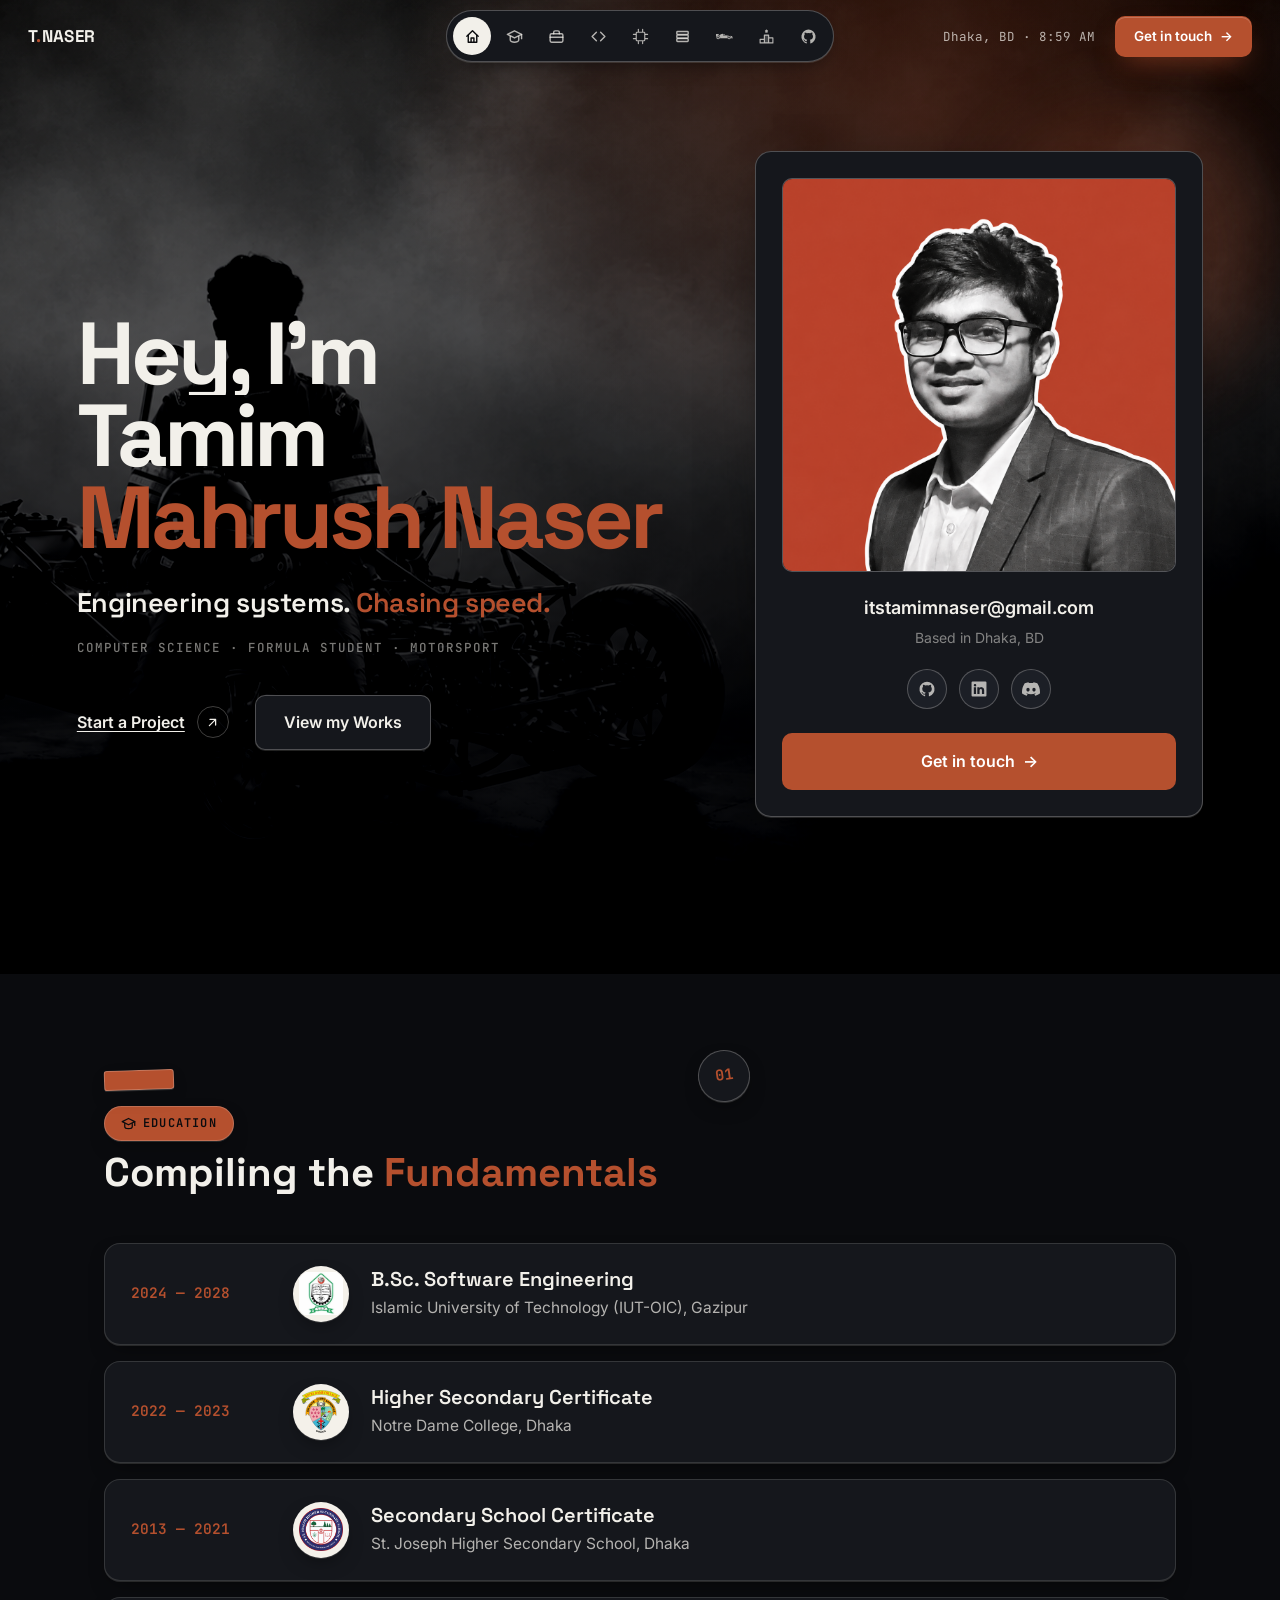
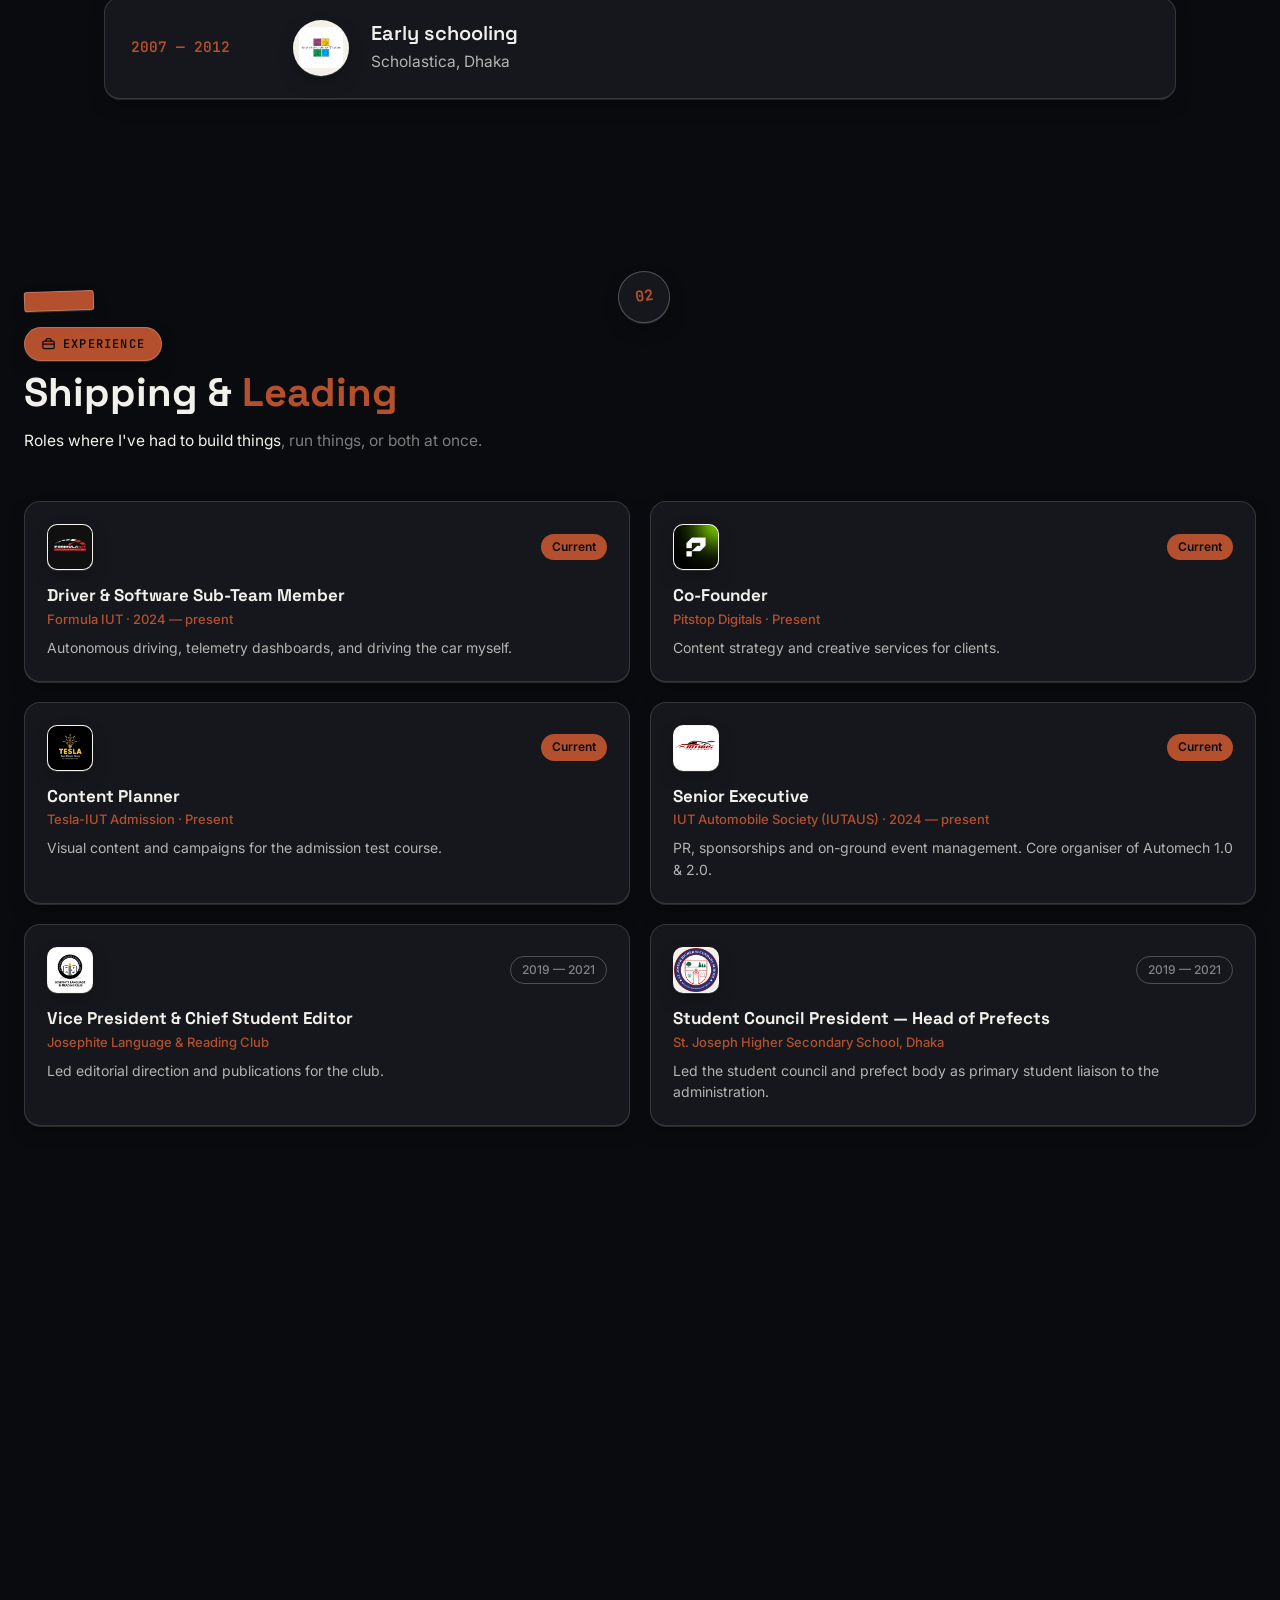
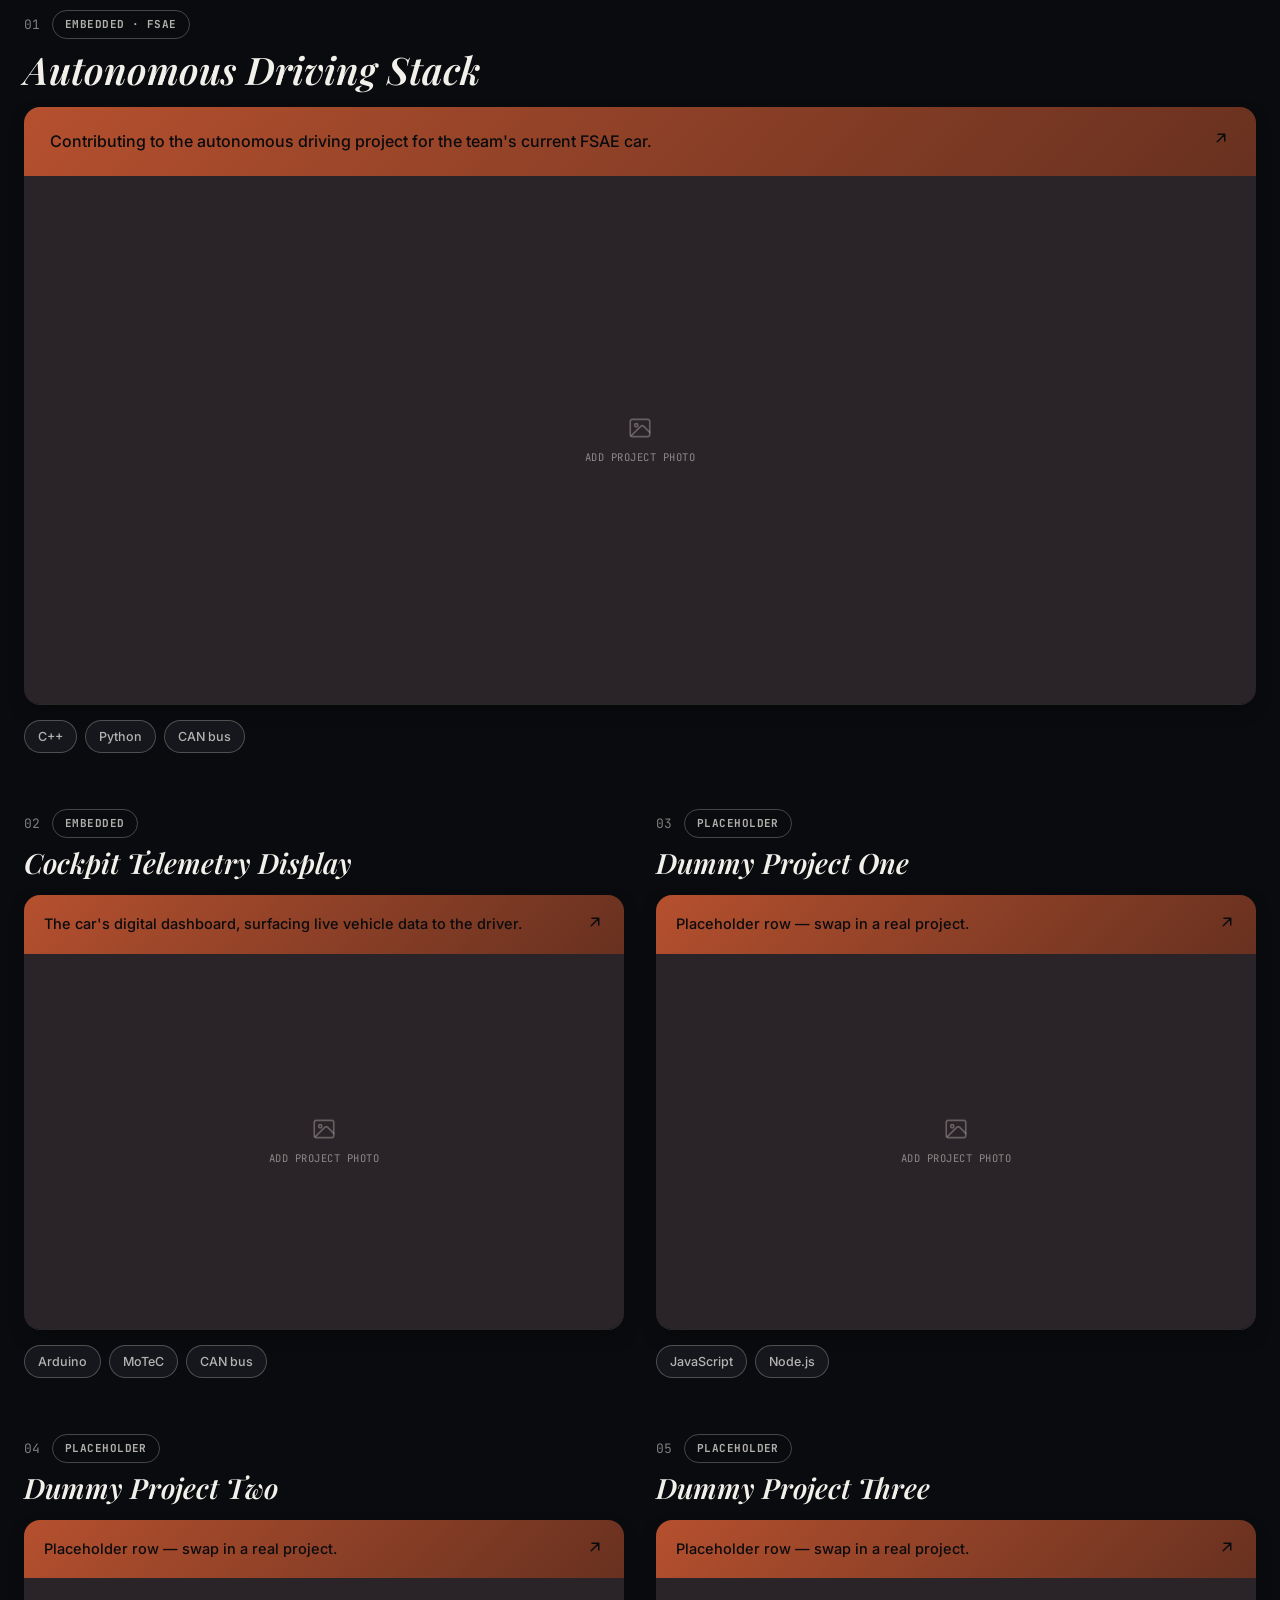
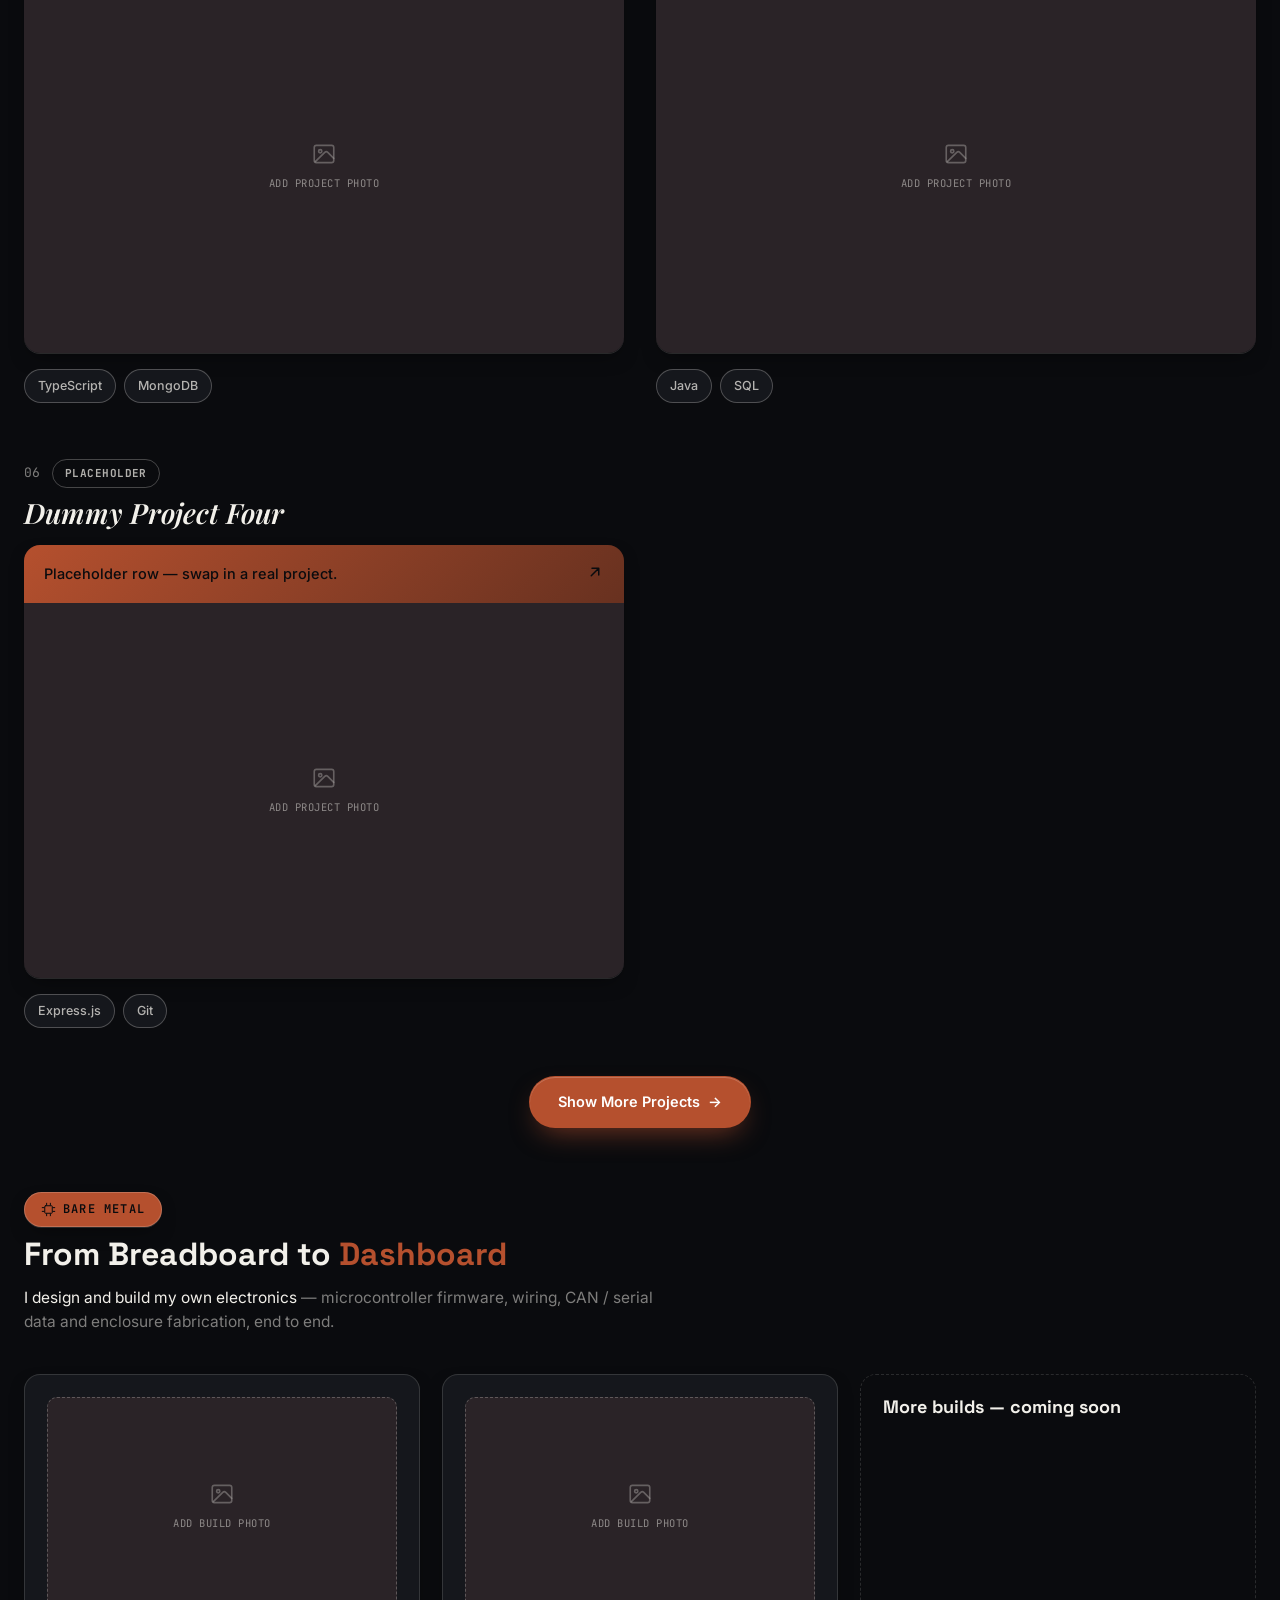
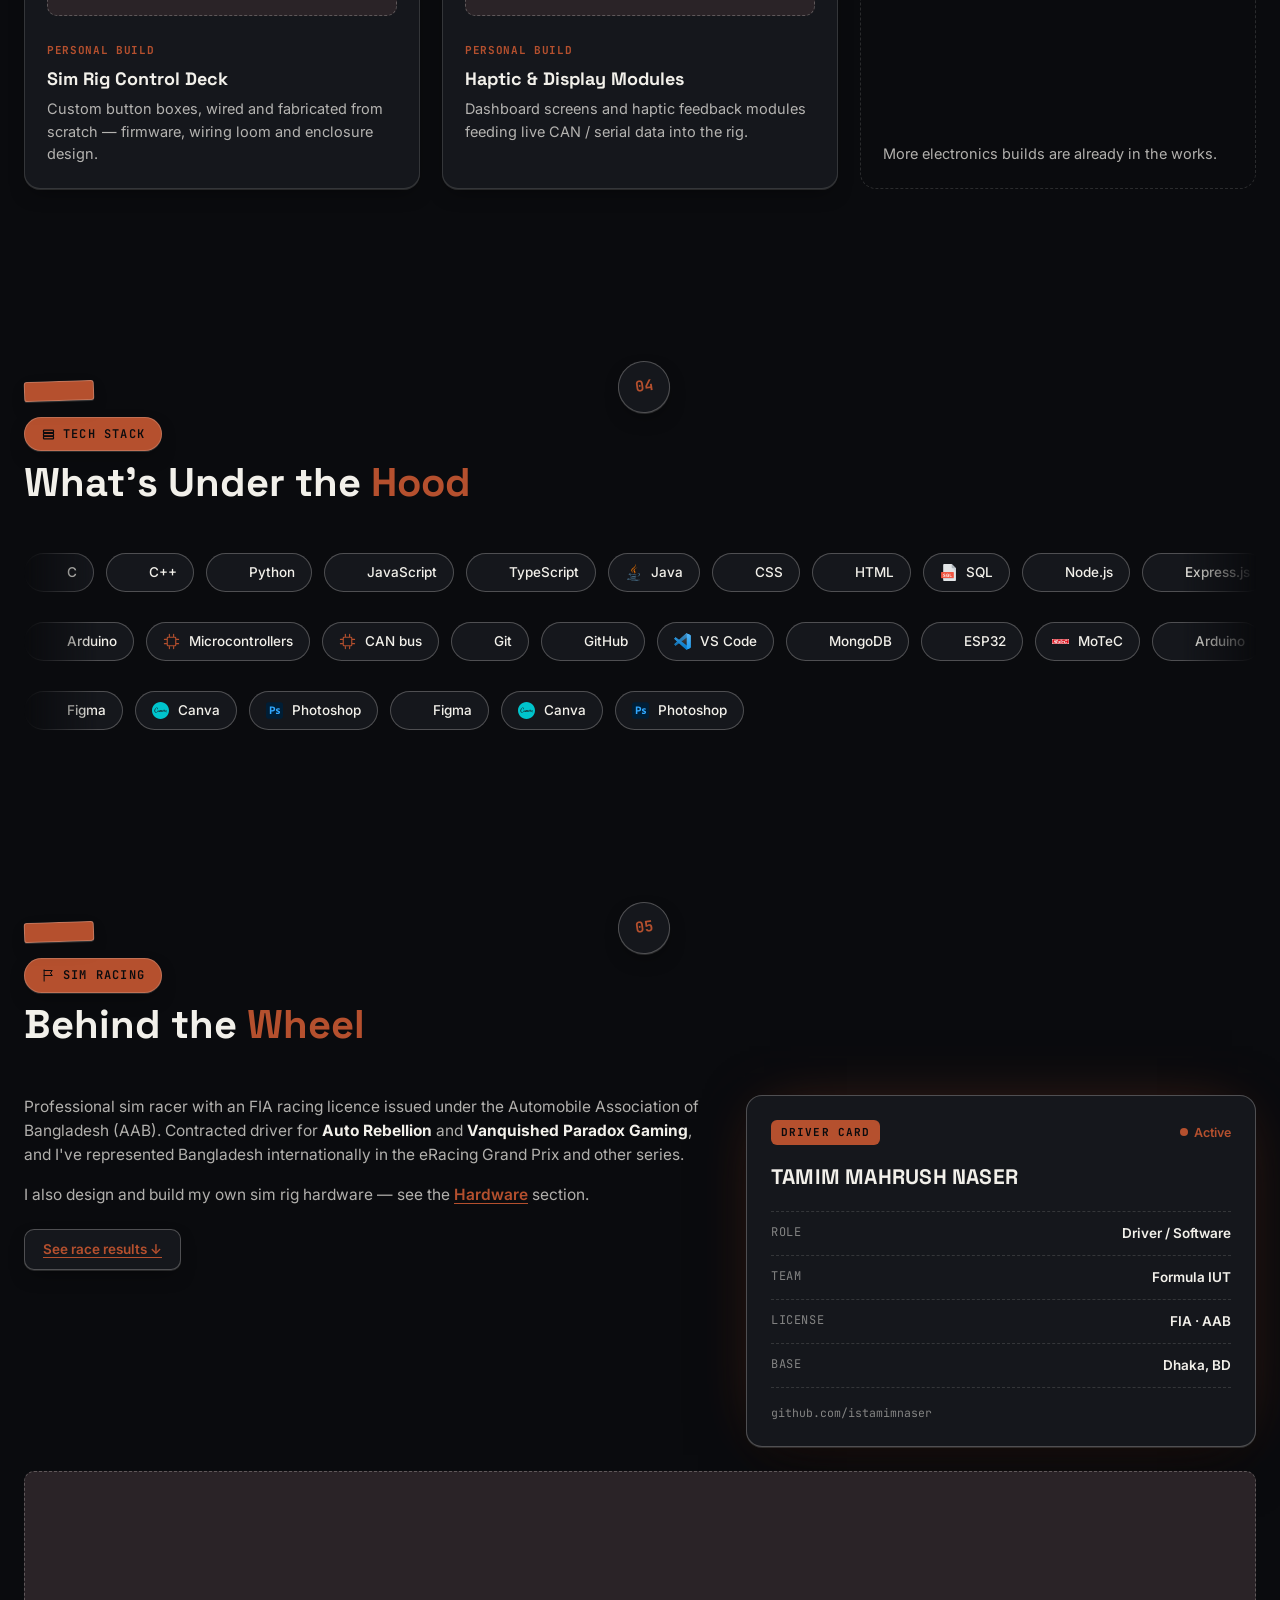
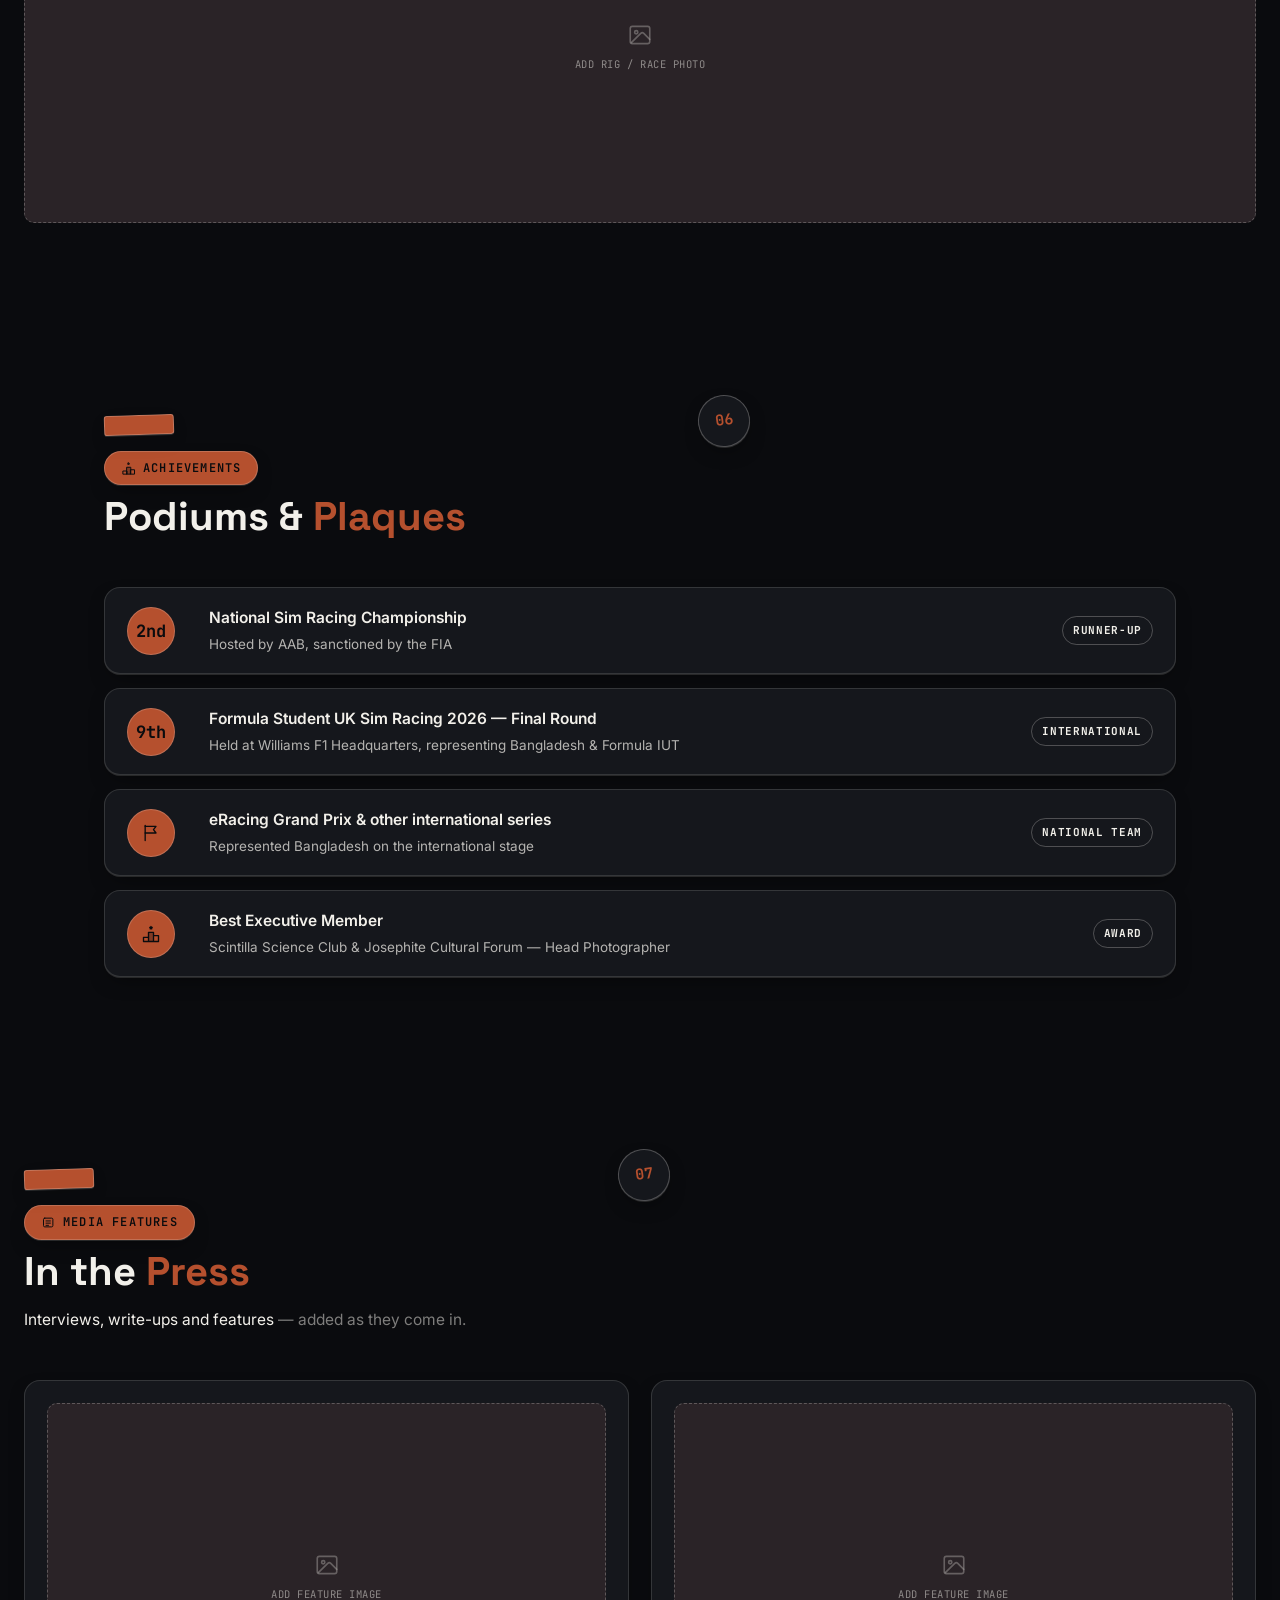
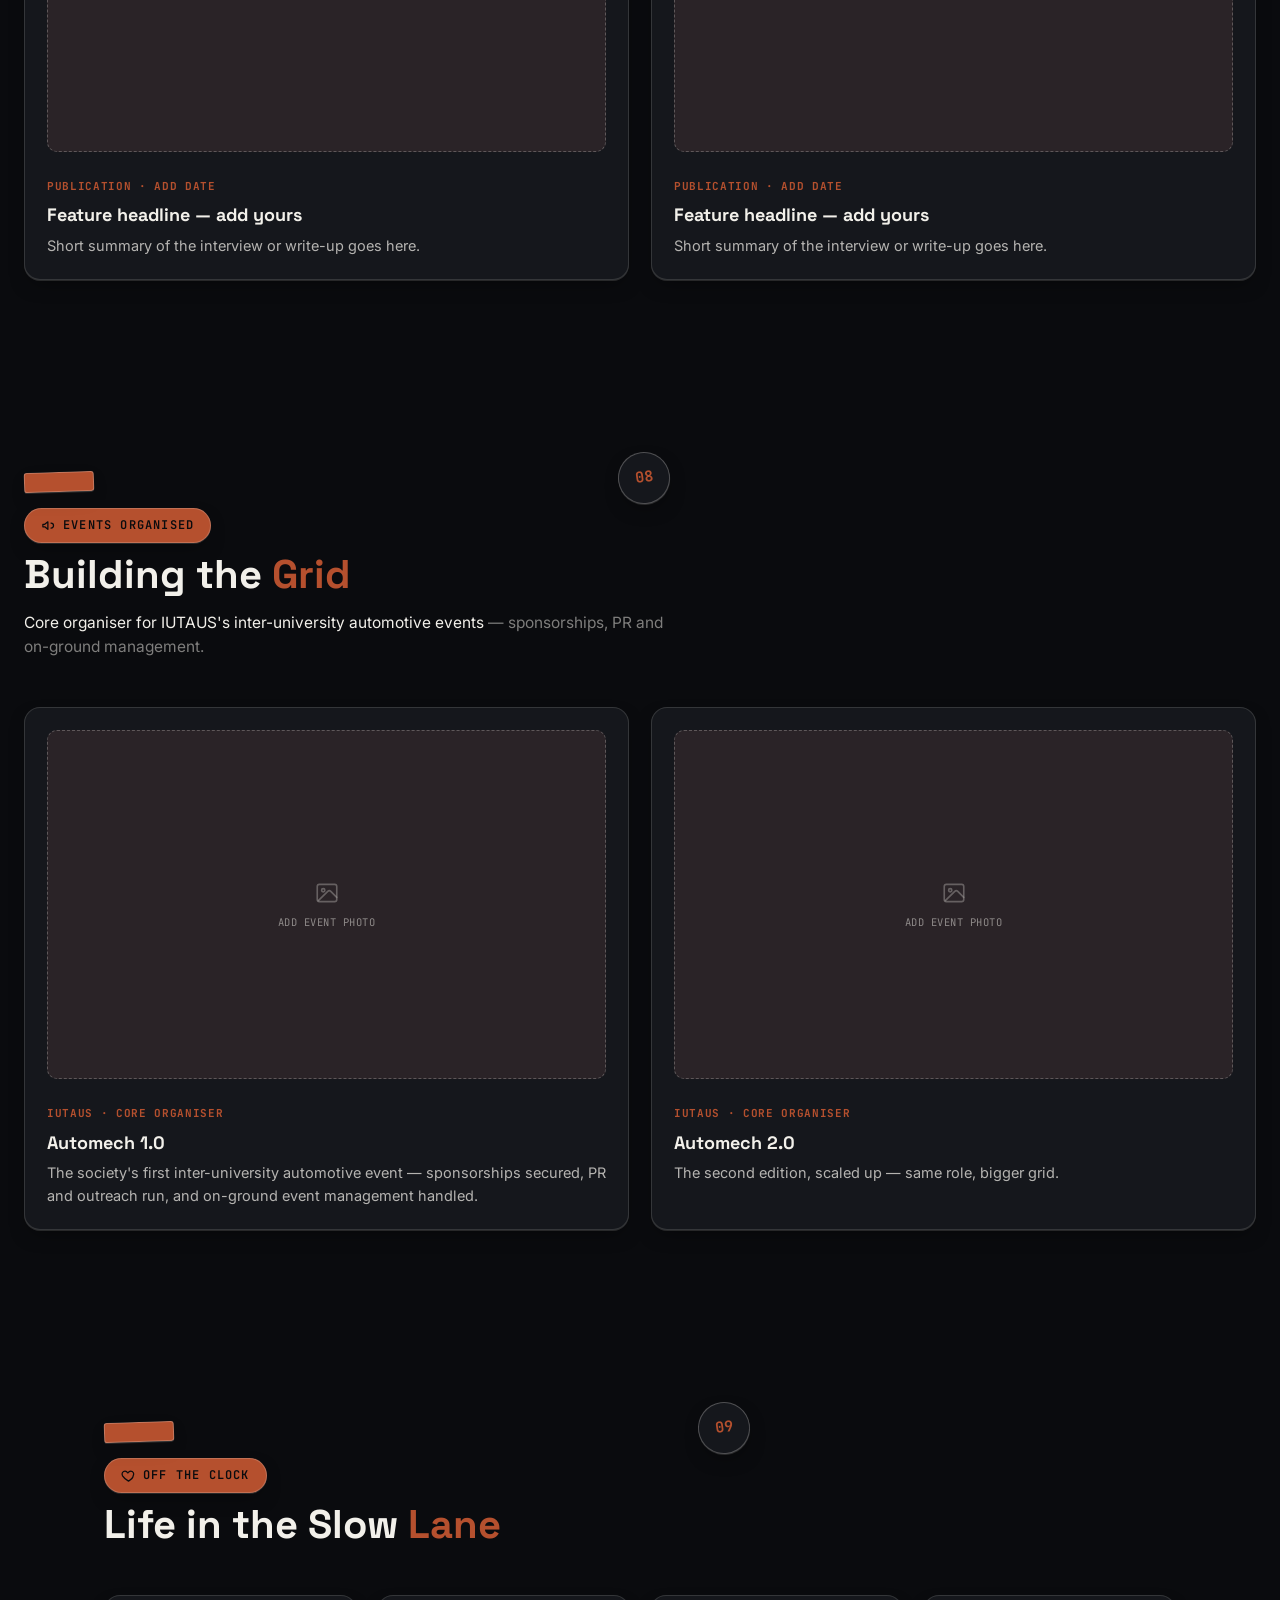
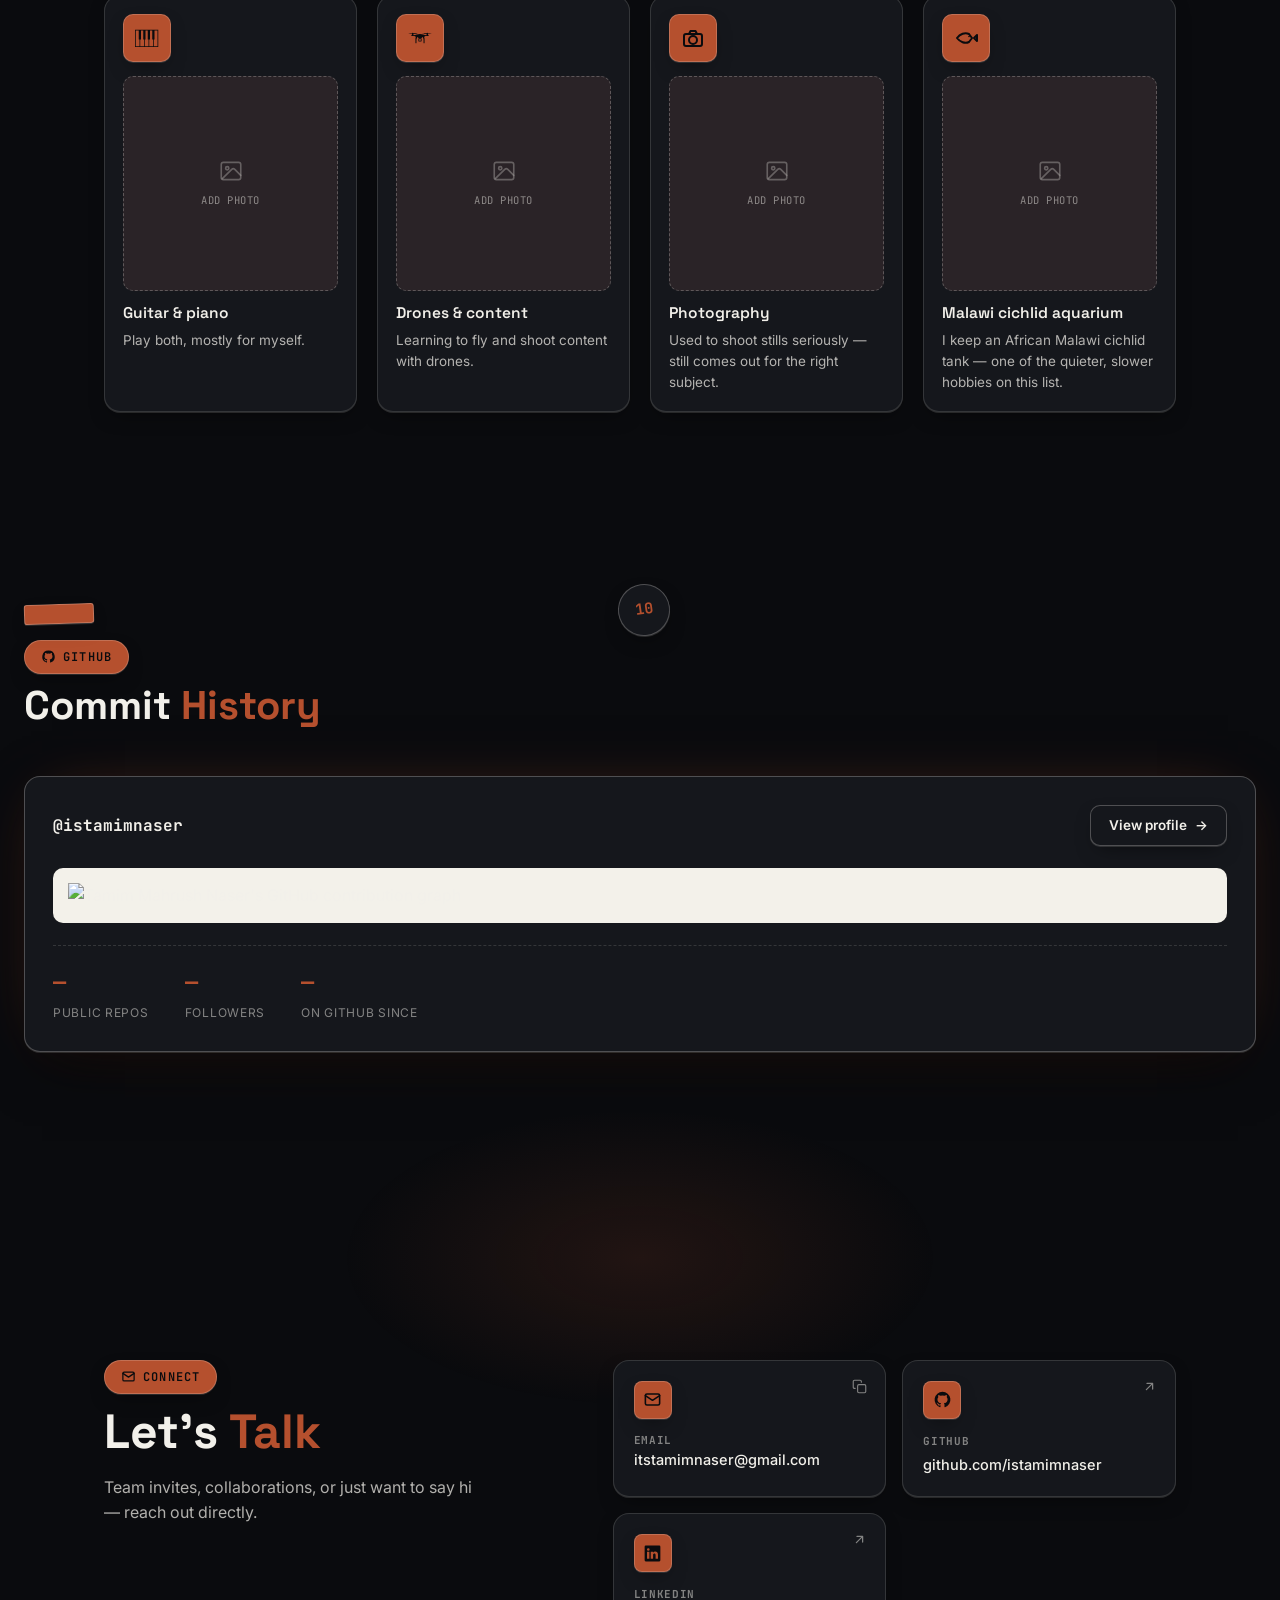
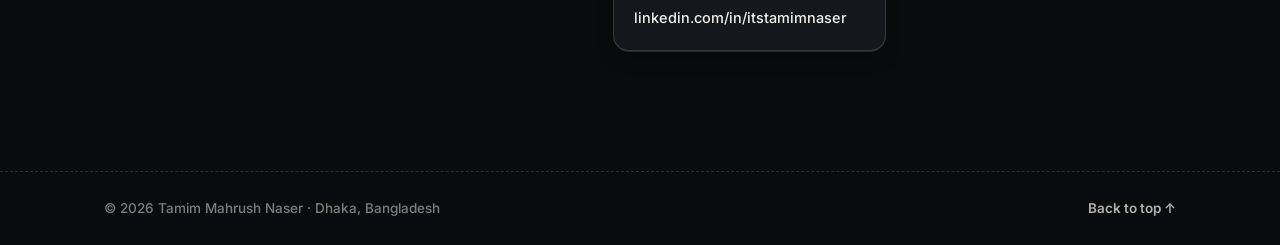
==== commit eb72c2dc: "Redesign Software projects: numbered rows + featured bento hero - Replace the plain bordered project" ====
--- a/index.html
+++ b/index.html
@@ -11,7 +11,7 @@
 <link rel="preconnect" href="https://fonts.googleapis.com" />
 <link rel="preconnect" href="https://fonts.gstatic.com" crossorigin />
 <link
-  href="https://fonts.googleapis.com/css2?family=Space+Grotesk:wght@400..700&family=Inter:wght@400..700&family=JetBrains+Mono:wght@400..600&display=swap"
+  href="https://fonts.googleapis.com/css2?family=Space+Grotesk:wght@400..700&family=Inter:wght@400..700&family=JetBrains+Mono:wght@400..600&family=Playfair+Display:ital,wght@1,500;1,600&display=swap"
   rel="stylesheet" />
 
 <link rel="stylesheet" href="css/style.css" />
@@ -19,6 +19,7 @@
 <body>
 <svg style="display:none" aria-hidden="true">
   <symbol id="icon-arrow" viewBox="0 0 24 24" fill="none" stroke="currentColor" stroke-width="2" stroke-linecap="round" stroke-linejoin="round"><path d="M7 17 17 7M8 7h9v9"/></symbol>
+  <symbol id="icon-x" viewBox="0 0 24 24" fill="none" stroke="currentColor" stroke-width="2" stroke-linecap="round" stroke-linejoin="round"><path d="M6 6l12 12M18 6L6 18"/></symbol>
   <symbol id="icon-flag" viewBox="0 0 24 24" fill="none" stroke="currentColor" stroke-width="1.6" stroke-linecap="round" stroke-linejoin="round"><path d="M5 3v18"/><path d="M5 4h13l-3 4 3 4H5"/></symbol>
   <symbol id="icon-chip" viewBox="0 0 24 24" fill="none" stroke="currentColor" stroke-width="1.6" stroke-linecap="round" stroke-linejoin="round"><rect pathLength="1" x="6" y="6" width="12" height="12" rx="1"/><path pathLength="1" d="M9 2v3"/><path pathLength="1" d="M15 2v3"/><path pathLength="1" d="M9 19v3"/><path pathLength="1" d="M15 19v3"/><path pathLength="1" d="M2 9h3"/><path pathLength="1" d="M2 15h3"/><path pathLength="1" d="M19 9h3"/><path pathLength="1" d="M19 15h3"/></symbol>
   <symbol id="icon-podium" viewBox="0 0 24 24">
@@ -254,30 +255,181 @@
         <span class="kicker"><svg class="kicker-icon"><use href="#icon-code"/></svg>Software</span>
         <h3>Code in the <em class="accent">Wild</em></h3>
       </div>
-      <div class="proj-grid">
-        <div class="proj-card reveal">
-          <div class="photo-card photo-card--wide">
-            <svg><use href="#icon-image"/></svg>
-            <span>Add project photo</span>
-          </div>
-          <span class="proj-tag">Formula IUT · 2024 — present</span>
-          <h3>Autonomous Driving Stack</h3>
-          <p>Contributing to the autonomous driving project for the team's current FSAE car.</p>
-        </div>
-        <div class="proj-card reveal">
-          <div class="photo-card photo-card--wide">
-            <svg><use href="#icon-image"/></svg>
-            <span>Add project photo</span>
-          </div>
-          <span class="proj-tag">Formula IUT</span>
-          <h3>Cockpit Telemetry Display</h3>
-          <p>The car's digital dashboard, surfacing live vehicle data to the driver — tested from the cockpit, by me.</p>
-        </div>
-        <a class="proj-card proj-card-more reveal" href="https://github.com/istamimnaser" target="_blank" rel="noopener">
-          <h3>More on GitHub <svg class="arr-icon"><use href="#icon-arrow"/></svg></h3>
-          <p>Course projects and other builds are up on my GitHub — new things get added as they're ready.</p>
-          <span class="proj-note">github.com/istamimnaser</span>
-        </a>
+      <div class="proj-rows">
+        <article class="proj-row proj-row--featured reveal">
+          <div class="proj-row-top">
+            <span class="proj-row-num"></span>
+            <span class="proj-row-tag">Embedded · FSAE</span>
+          </div>
+          <h3 class="proj-row-title">Autonomous Driving Stack</h3>
+          <button type="button" class="proj-row-visual"
+            data-title="Autonomous Driving Stack"
+            data-category="Embedded · FSAE"
+            data-desc="Contributing to the autonomous driving project for the team's current FSAE car."
+            data-tags="C++,Python,CAN bus">
+            <div class="proj-row-teaser">
+              <p>Contributing to the autonomous driving project for the team's current FSAE car.</p>
+              <svg class="proj-row-link-icon"><use href="#icon-arrow"/></svg>
+            </div>
+            <div class="proj-row-media">
+              <div class="photo-card photo-card--wide">
+                <svg><use href="#icon-image"/></svg>
+                <span>Add project photo</span>
+              </div>
+            </div>
+          </button>
+          <div class="proj-row-tags">
+            <span class="tech-tag-pill">C++</span>
+            <span class="tech-tag-pill">Python</span>
+            <span class="tech-tag-pill">CAN bus</span>
+          </div>
+        </article>
+
+        <article class="proj-row reveal">
+          <div class="proj-row-top">
+            <span class="proj-row-num"></span>
+            <span class="proj-row-tag">Embedded</span>
+          </div>
+          <h3 class="proj-row-title">Cockpit Telemetry Display</h3>
+          <button type="button" class="proj-row-visual"
+            data-title="Cockpit Telemetry Display"
+            data-category="Embedded"
+            data-desc="The car's digital dashboard, surfacing live vehicle data to the driver — tested from the cockpit, by me."
+            data-tags="Arduino,MoTeC,CAN bus">
+            <div class="proj-row-teaser">
+              <p>The car's digital dashboard, surfacing live vehicle data to the driver.</p>
+              <svg class="proj-row-link-icon"><use href="#icon-arrow"/></svg>
+            </div>
+            <div class="proj-row-media">
+              <div class="photo-card photo-card--wide">
+                <svg><use href="#icon-image"/></svg>
+                <span>Add project photo</span>
+              </div>
+            </div>
+          </button>
+          <div class="proj-row-tags">
+            <span class="tech-tag-pill">Arduino</span>
+            <span class="tech-tag-pill">MoTeC</span>
+            <span class="tech-tag-pill">CAN bus</span>
+          </div>
+        </article>
+
+        <!-- DUMMY placeholder rows below — swap in real projects (title, tag,
+             description, photo, tags, and data-live / data-github) whenever ready. -->
+        <article class="proj-row reveal">
+          <div class="proj-row-top">
+            <span class="proj-row-num"></span>
+            <span class="proj-row-tag">Placeholder</span>
+          </div>
+          <h3 class="proj-row-title">Dummy Project One</h3>
+          <button type="button" class="proj-row-visual"
+            data-title="Dummy Project One"
+            data-category="Placeholder"
+            data-desc="Placeholder row to preview the layout with more entries. Swap in a real title, tag, description, photo and links."
+            data-tags="JavaScript,Node.js">
+            <div class="proj-row-teaser">
+              <p>Placeholder row — swap in a real project.</p>
+              <svg class="proj-row-link-icon"><use href="#icon-arrow"/></svg>
+            </div>
+            <div class="proj-row-media">
+              <div class="photo-card photo-card--wide">
+                <svg><use href="#icon-image"/></svg>
+                <span>Add project photo</span>
+              </div>
+            </div>
+          </button>
+          <div class="proj-row-tags">
+            <span class="tech-tag-pill">JavaScript</span>
+            <span class="tech-tag-pill">Node.js</span>
+          </div>
+        </article>
+
+        <article class="proj-row reveal">
+          <div class="proj-row-top">
+            <span class="proj-row-num"></span>
+            <span class="proj-row-tag">Placeholder</span>
+          </div>
+          <h3 class="proj-row-title">Dummy Project Two</h3>
+          <button type="button" class="proj-row-visual"
+            data-title="Dummy Project Two"
+            data-category="Placeholder"
+            data-desc="Placeholder row to preview the layout with more entries. Swap in a real title, tag, description, photo and links."
+            data-tags="TypeScript,MongoDB">
+            <div class="proj-row-teaser">
+              <p>Placeholder row — swap in a real project.</p>
+              <svg class="proj-row-link-icon"><use href="#icon-arrow"/></svg>
+            </div>
+            <div class="proj-row-media">
+              <div class="photo-card photo-card--wide">
+                <svg><use href="#icon-image"/></svg>
+                <span>Add project photo</span>
+              </div>
+            </div>
+          </button>
+          <div class="proj-row-tags">
+            <span class="tech-tag-pill">TypeScript</span>
+            <span class="tech-tag-pill">MongoDB</span>
+          </div>
+        </article>
+
+        <article class="proj-row reveal">
+          <div class="proj-row-top">
+            <span class="proj-row-num"></span>
+            <span class="proj-row-tag">Placeholder</span>
+          </div>
+          <h3 class="proj-row-title">Dummy Project Three</h3>
+          <button type="button" class="proj-row-visual"
+            data-title="Dummy Project Three"
+            data-category="Placeholder"
+            data-desc="Placeholder row to preview the layout with more entries. Swap in a real title, tag, description, photo and links."
+            data-tags="Java,SQL">
+            <div class="proj-row-teaser">
+              <p>Placeholder row — swap in a real project.</p>
+              <svg class="proj-row-link-icon"><use href="#icon-arrow"/></svg>
+            </div>
+            <div class="proj-row-media">
+              <div class="photo-card photo-card--wide">
+                <svg><use href="#icon-image"/></svg>
+                <span>Add project photo</span>
+              </div>
+            </div>
+          </button>
+          <div class="proj-row-tags">
+            <span class="tech-tag-pill">Java</span>
+            <span class="tech-tag-pill">SQL</span>
+          </div>
+        </article>
+
+        <article class="proj-row reveal">
+          <div class="proj-row-top">
+            <span class="proj-row-num"></span>
+            <span class="proj-row-tag">Placeholder</span>
+          </div>
+          <h3 class="proj-row-title">Dummy Project Four</h3>
+          <button type="button" class="proj-row-visual"
+            data-title="Dummy Project Four"
+            data-category="Placeholder"
+            data-desc="Placeholder row to preview the layout with more entries. Swap in a real title, tag, description, photo and links."
+            data-tags="Express.js,Git">
+            <div class="proj-row-teaser">
+              <p>Placeholder row — swap in a real project.</p>
+              <svg class="proj-row-link-icon"><use href="#icon-arrow"/></svg>
+            </div>
+            <div class="proj-row-media">
+              <div class="photo-card photo-card--wide">
+                <svg><use href="#icon-image"/></svg>
+                <span>Add project photo</span>
+              </div>
+            </div>
+          </button>
+          <div class="proj-row-tags">
+            <span class="tech-tag-pill">Express.js</span>
+            <span class="tech-tag-pill">Git</span>
+          </div>
+        </article>
+      </div>
+      <div class="proj-rows-more">
+        <a class="btn btn-signal btn-pill" href="projects.html">Show More Projects <span class="arr">→</span></a>
       </div>
     </div>
 
@@ -631,6 +783,37 @@
   </section>
 </main>
 
+<!-- ============ PROJECT MODAL ============ -->
+<div class="project-modal" id="project-modal" aria-hidden="true">
+  <div class="project-modal-backdrop" data-close></div>
+  <div class="project-modal-panel" role="dialog" aria-modal="true" aria-labelledby="pm-title">
+    <button type="button" class="project-modal-close" data-close aria-label="Close">
+      <svg><use href="#icon-x"/></svg>
+    </button>
+    <div class="project-modal-media">
+      <div class="photo-card photo-card--wide" id="pm-photo-placeholder">
+        <svg><use href="#icon-image"/></svg>
+        <span>Add project photo</span>
+      </div>
+      <img id="pm-image" alt="" hidden />
+    </div>
+    <div class="project-modal-body">
+      <div class="pm-top">
+        <span class="proj-row-num" id="pm-num"></span>
+        <span class="proj-row-tag" id="pm-tag"></span>
+      </div>
+      <h3 class="proj-row-title" id="pm-title"></h3>
+      <p id="pm-desc"></p>
+      <div class="pm-tags" id="pm-tags"></div>
+      <div class="project-modal-links">
+        <a id="pm-live" class="btn btn-signal" target="_blank" rel="noopener" hidden>View Project <span class="arr">→</span></a>
+        <span id="pm-soon" class="btn-disabled" hidden>Coming soon</span>
+        <a id="pm-github" class="btn btn-ghost" target="_blank" rel="noopener">View on GitHub <span class="arr">→</span></a>
+      </div>
+    </div>
+  </div>
+</div>
+
 <!-- ============ FOOTER ============ -->
 <footer class="footer">
   <div class="footer-bottom">
@@ -645,5 +828,6 @@
 <script src="js/pen-icons.js"></script>
 <script src="js/main.js?v=2"></script>
 <script src="js/github-activity.js"></script>
+<script src="js/project-modal.js"></script>
 </body>
 </html>
--- a/css/style.css
+++ b/css/style.css
@@ -15,6 +15,7 @@
   --font-head: "Space Grotesk", "Inter", sans-serif;
   --font-body: "Inter", sans-serif;
   --font-mono: "JetBrains Mono", "SFMono-Regular", monospace;
+  --font-display: "Playfair Display", "Georgia", serif;
   --max: 1120px;
   --radius: 16px;
   --radius-sm: 10px;
@@ -834,6 +835,176 @@
 .proj-card-more { justify-content: space-between; border-style: dashed; box-shadow: none; background: transparent; }
 .proj-card-more:hover { box-shadow: none; border-color: var(--line-strong); }
 
+/* ---- Numbered project rows: each project is its own labelled block with
+   a colour-band "teaser" sitting on top of its screenshot, like one card. ---- */
+.proj-rows {
+  counter-reset: proj;
+  display: grid;
+  grid-template-columns: 1fr 1fr;
+  gap: 56px 32px;
+}
+.proj-row { counter-increment: proj; }
+.proj-row-top {
+  display: flex;
+  align-items: center;
+  gap: 12px;
+  margin-bottom: 10px;
+}
+.proj-row-num {
+  font-family: var(--font-mono);
+  font-size: 13px;
+  color: var(--ink-50);
+}
+.proj-row-num::before { content: counter(proj, decimal-leading-zero); }
+.proj-row-top-line { flex: 1; height: 1px; background: var(--line); }
+.proj-row-tag {
+  font-family: var(--font-mono);
+  font-size: 11px;
+  font-weight: 700;
+  letter-spacing: 0.04em;
+  text-transform: uppercase;
+  padding: 5px 12px;
+  border-radius: 999px;
+  border: 1px solid var(--line-strong);
+  color: var(--ink-70);
+  white-space: nowrap;
+}
+.proj-row-title {
+  font-family: var(--font-display);
+  font-style: italic;
+  font-weight: 600;
+  font-size: clamp(22px, 2.4vw, 28px);
+  margin-bottom: 16px;
+}
+.proj-row-visual {
+  display: block;
+  width: 100%;
+  background: none;
+  border: none;
+  padding: 0;
+  margin: 0;
+  text-align: left;
+  font: inherit;
+  color: inherit;
+  cursor: pointer;
+  border-radius: var(--radius);
+  overflow: hidden;
+  box-shadow: var(--shadow-sm);
+  transition: transform 0.28s cubic-bezier(0.16, 1, 0.3, 1), box-shadow 0.28s cubic-bezier(0.16, 1, 0.3, 1);
+}
+.proj-row-visual:hover {
+  transform: translateY(-5px);
+  box-shadow: var(--shadow-md), 0 0 0 1px color-mix(in srgb, var(--accent) 45%, transparent);
+}
+.proj-row-teaser {
+  display: flex;
+  align-items: flex-start;
+  justify-content: space-between;
+  gap: 12px;
+  padding: 18px 20px;
+  background: linear-gradient(135deg, var(--accent), color-mix(in srgb, var(--accent) 55%, var(--bg)));
+}
+.proj-row-teaser p { color: var(--on-accent); font-size: 14.5px; font-weight: 500; }
+.proj-row-link-icon { width: 18px; height: 18px; color: var(--on-accent); flex-shrink: 0; }
+.proj-row-media .photo-card { margin: 0; border: none; border-radius: 0; aspect-ratio: 16 / 10; }
+.proj-row-tags { display: flex; flex-wrap: wrap; gap: 8px; margin-top: 16px; }
+
+/* Bento touch: the first row spans the full width as a featured showcase,
+   with a wider banner image and a bigger title; the rest stay in the tidy
+   2-column grid below it for a clear, uncluttered hierarchy. */
+.proj-row--featured { grid-column: 1 / -1; }
+.proj-row--featured .proj-row-title { font-size: clamp(26px, 3.2vw, 38px); }
+.proj-row--featured .proj-row-media .photo-card { aspect-ratio: 21 / 9; }
+.proj-row--featured .proj-row-teaser { padding: 22px 26px; }
+.proj-row--featured .proj-row-teaser p { font-size: 16px; }
+.tech-tag-pill {
+  font-size: 12.5px;
+  font-weight: 500;
+  color: var(--ink-70);
+  background: var(--bg-card);
+  border: 1px solid var(--line-strong);
+  padding: 6px 13px;
+  border-radius: 999px;
+}
+
+.proj-rows-more { display: flex; justify-content: center; margin-top: 48px; }
+.btn-pill { border-radius: 999px; padding: 14px 28px; }
+
+/* ---- Project modal (lightbox opened from a project row) ---- */
+.project-modal {
+  position: fixed;
+  inset: 0;
+  z-index: 100;
+  display: flex;
+  align-items: center;
+  justify-content: center;
+  padding: 24px;
+  opacity: 0;
+  pointer-events: none;
+  transition: opacity 0.25s ease;
+}
+.project-modal.open { opacity: 1; pointer-events: auto; }
+.project-modal-backdrop {
+  position: absolute;
+  inset: 0;
+  background: color-mix(in srgb, var(--bg) 80%, transparent);
+  backdrop-filter: blur(6px);
+}
+.project-modal-panel {
+  position: relative;
+  max-width: 720px;
+  width: 100%;
+  max-height: 88vh;
+  overflow-y: auto;
+  background: var(--bg-card);
+  border: 1px solid var(--line-strong);
+  border-radius: var(--radius);
+  box-shadow: var(--shadow-lg);
+  transform: translateY(16px) scale(0.98);
+  transition: transform 0.25s cubic-bezier(0.16, 1, 0.3, 1);
+}
+.project-modal.open .project-modal-panel { transform: translateY(0) scale(1); }
+.project-modal-close {
+  position: absolute;
+  top: 14px;
+  right: 14px;
+  z-index: 2;
+  width: 36px;
+  height: 36px;
+  border-radius: 50%;
+  display: flex;
+  align-items: center;
+  justify-content: center;
+  background: var(--bg-soft);
+  border: 1px solid var(--line-strong);
+  color: var(--ink);
+  cursor: pointer;
+  box-shadow: var(--shadow-sm);
+}
+.project-modal-close svg { width: 16px; height: 16px; }
+.project-modal-media { aspect-ratio: 16 / 9; }
+.project-modal-media .photo-card { margin: 0; border: none; border-radius: 0; height: 100%; }
+.project-modal-media img { width: 100%; height: 100%; object-fit: cover; display: block; }
+.project-modal-body { padding: 28px; }
+.pm-top { display: flex; align-items: center; gap: 12px; margin-bottom: 12px; }
+#pm-num::before { content: none; } /* JS sets the number directly; the .proj-rows counter isn't in scope here */
+.project-modal-body p { color: var(--ink-70); font-size: 15px; margin-top: 14px; line-height: 1.6; }
+.pm-tags { display: flex; flex-wrap: wrap; gap: 8px; margin-top: 18px; }
+.project-modal-links { display: flex; align-items: center; gap: 14px; margin-top: 22px; flex-wrap: wrap; }
+.btn-disabled {
+  display: inline-flex;
+  align-items: center;
+  gap: 8px;
+  padding: 12px 24px;
+  border-radius: var(--radius-sm);
+  font-size: 14.5px;
+  font-weight: 600;
+  color: var(--ink-50);
+  background: var(--bg-soft);
+  border: 1px solid var(--line);
+  cursor: default;
+}
+
 /* ===================== Skills / stack ===================== */
 .tech-marquees {
   display: flex;
@@ -1133,6 +1304,7 @@
 
 /* Cascading stagger for grid/list children */
 .proj-grid > .reveal:nth-child(2),
+.proj-rows > .reveal:nth-child(2),
 .hobby-grid > .reveal:nth-child(2),
 .tech-marquees > .reveal:nth-child(2),
 .contact-cards > .reveal:nth-child(2),
@@ -1140,6 +1312,7 @@
 .timeline > .reveal:nth-child(2),
 .trophy-strip > .reveal:nth-child(2) { transition-delay: 0.08s; }
 .proj-grid > .reveal:nth-child(3),
+.proj-rows > .reveal:nth-child(3),
 .hobby-grid > .reveal:nth-child(3),
 .tech-marquees > .reveal:nth-child(3),
 .contact-cards > .reveal:nth-child(3),
@@ -1147,13 +1320,16 @@
 .timeline > .reveal:nth-child(3),
 .trophy-strip > .reveal:nth-child(3) { transition-delay: 0.16s; }
 .proj-grid > .reveal:nth-child(4),
+.proj-rows > .reveal:nth-child(4),
 .hobby-grid > .reveal:nth-child(4),
 .contact-cards > .reveal:nth-child(4),
 .exp-grid > .reveal:nth-child(4),
 .timeline > .reveal:nth-child(4),
 .trophy-strip > .reveal:nth-child(4) { transition-delay: 0.24s; }
+.proj-rows > .reveal:nth-child(5),
 .hobby-grid > .reveal:nth-child(5),
 .exp-grid > .reveal:nth-child(5) { transition-delay: 0.32s; }
+.proj-rows > .reveal:nth-child(6) { transition-delay: 0.4s; }
 .exp-grid > .reveal:nth-child(6) { transition-delay: 0.4s; }
 
 /* Icon pop-in — the small icon glyph inside each card (hobby icon-badges,
@@ -1199,7 +1375,7 @@
   .hero-inner { grid-template-columns: 1fr; min-height: auto; }
   .hero-photo { max-width: 380px; margin-left: auto; margin-right: auto; margin-top: 24px; }
   .hero-bg { background-image: none; }
-  .proj-grid, .proj-grid-2, .exp-grid { grid-template-columns: 1fr; }
+  .proj-grid, .proj-grid-2, .exp-grid, .proj-rows { grid-template-columns: 1fr; }
   .tech-marquees { gap: 24px; }
   .hobby-grid { grid-template-columns: 1fr 1fr; }
   .racing-grid { grid-template-columns: 1fr; }
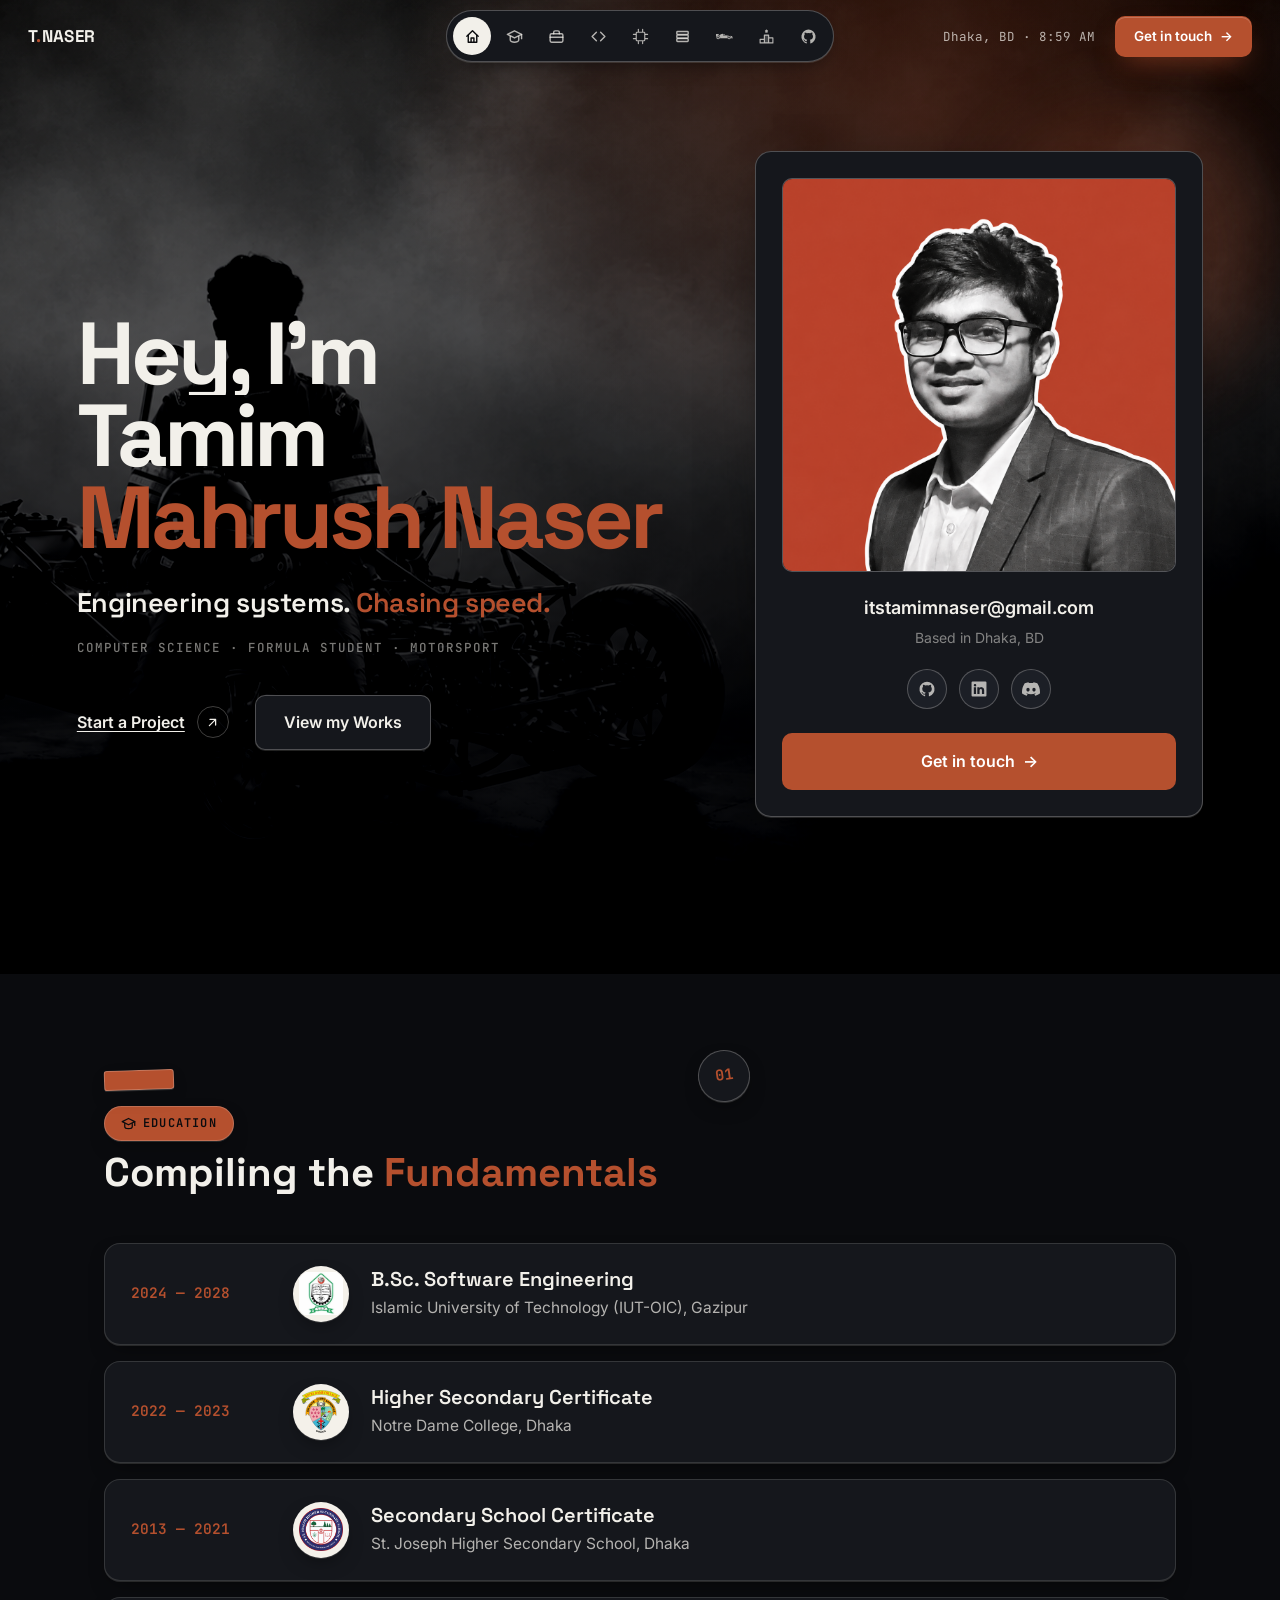
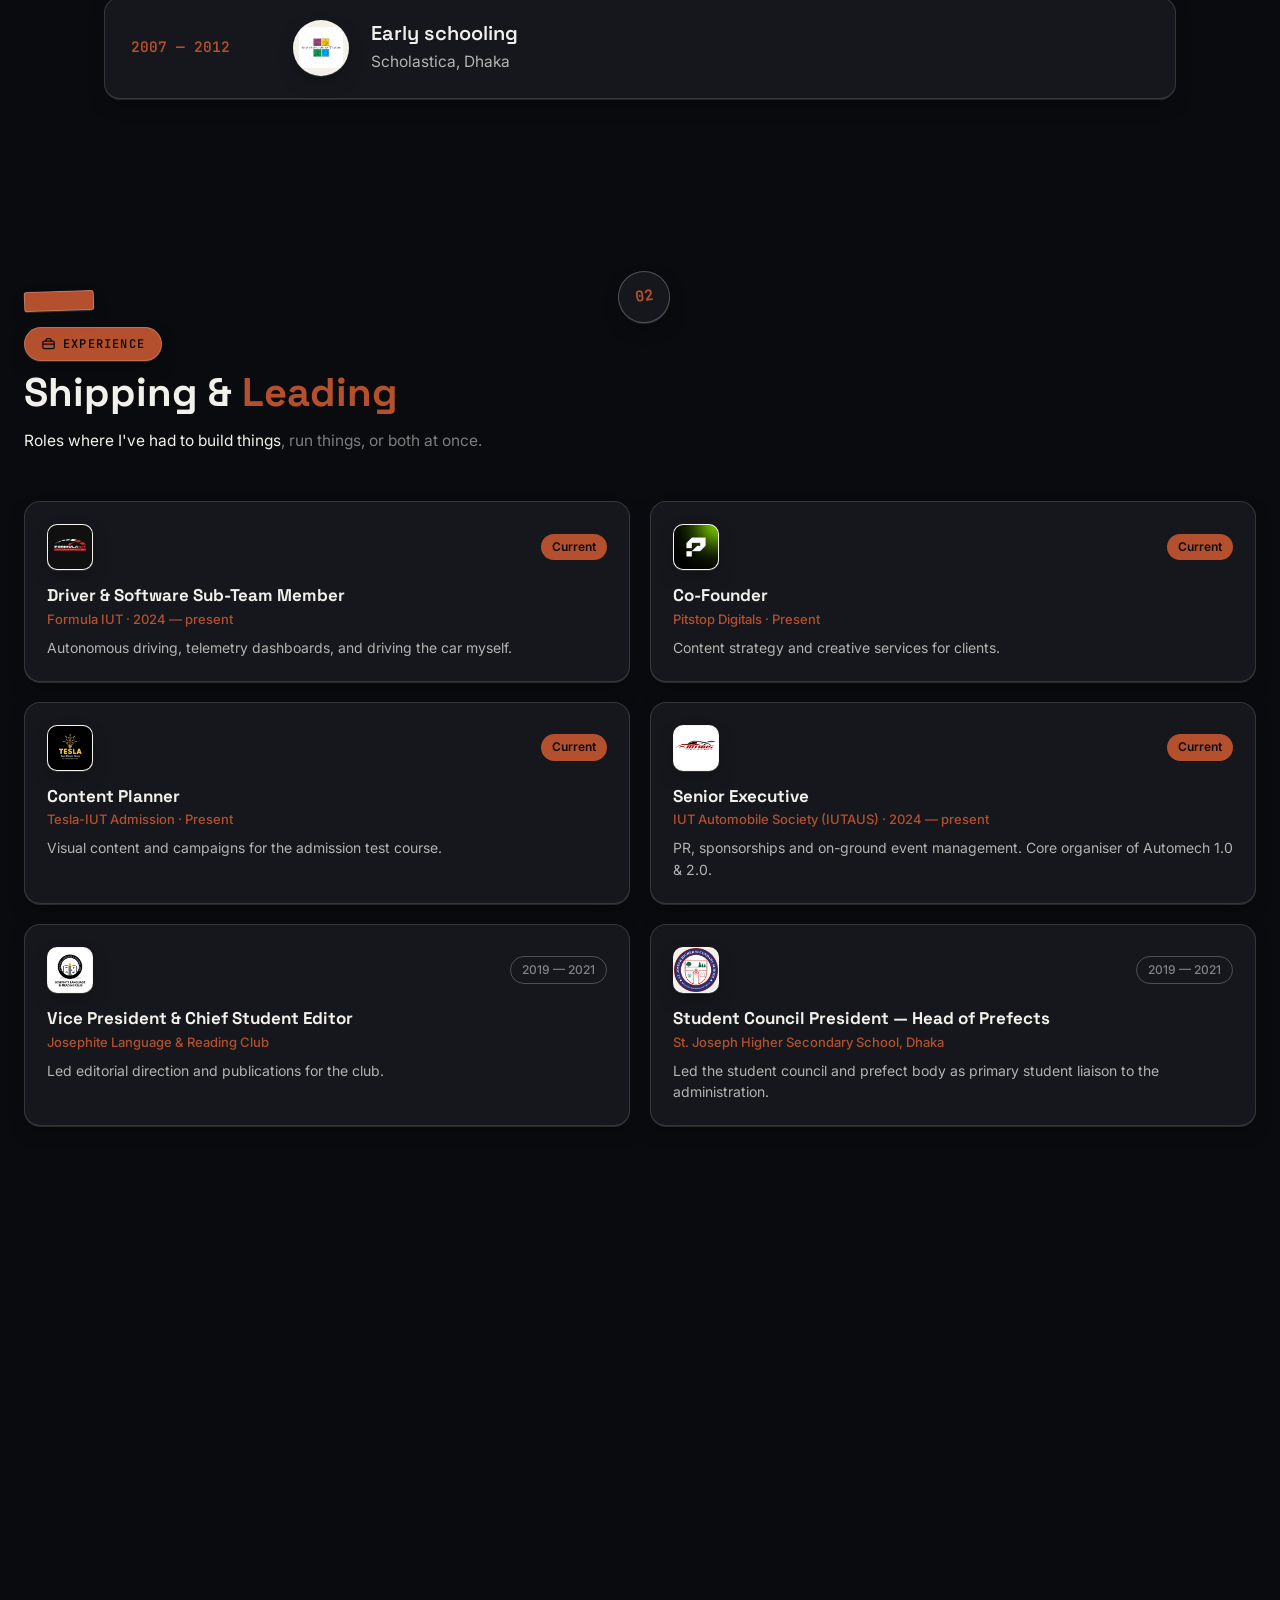
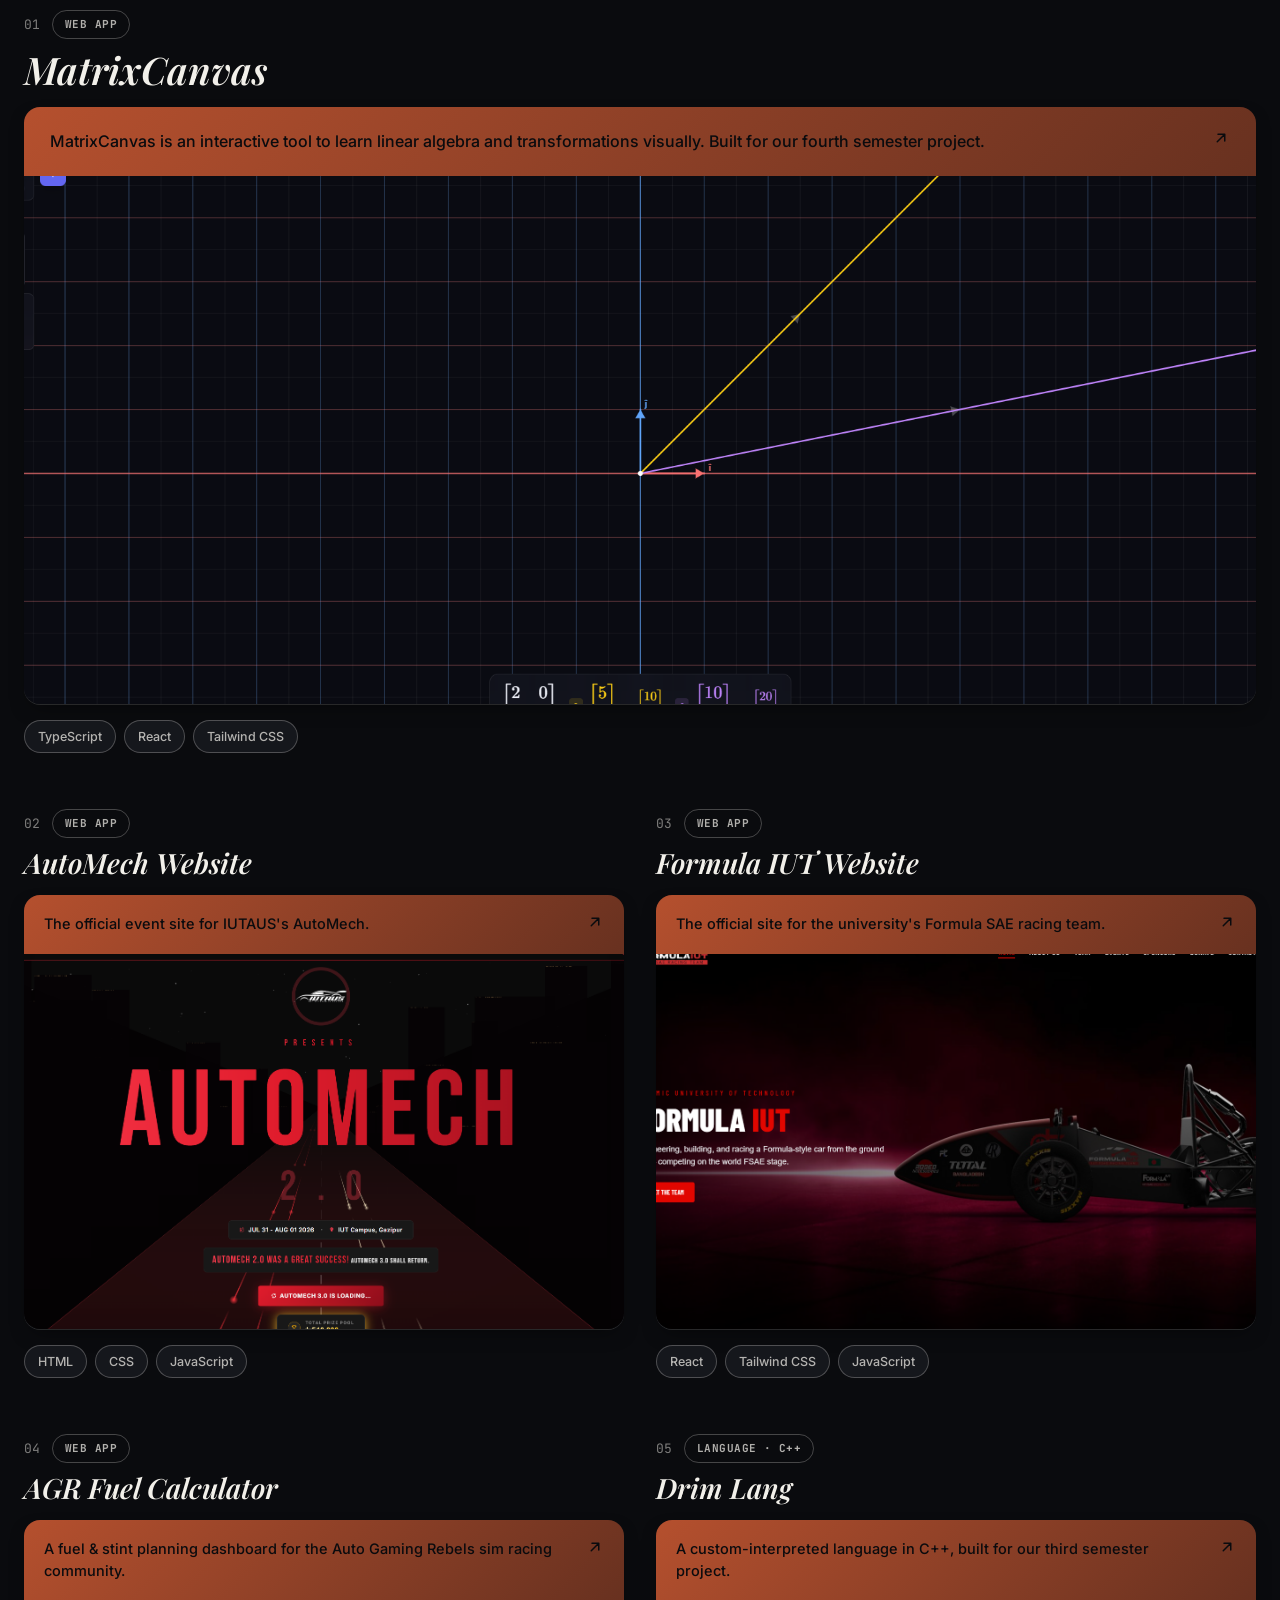
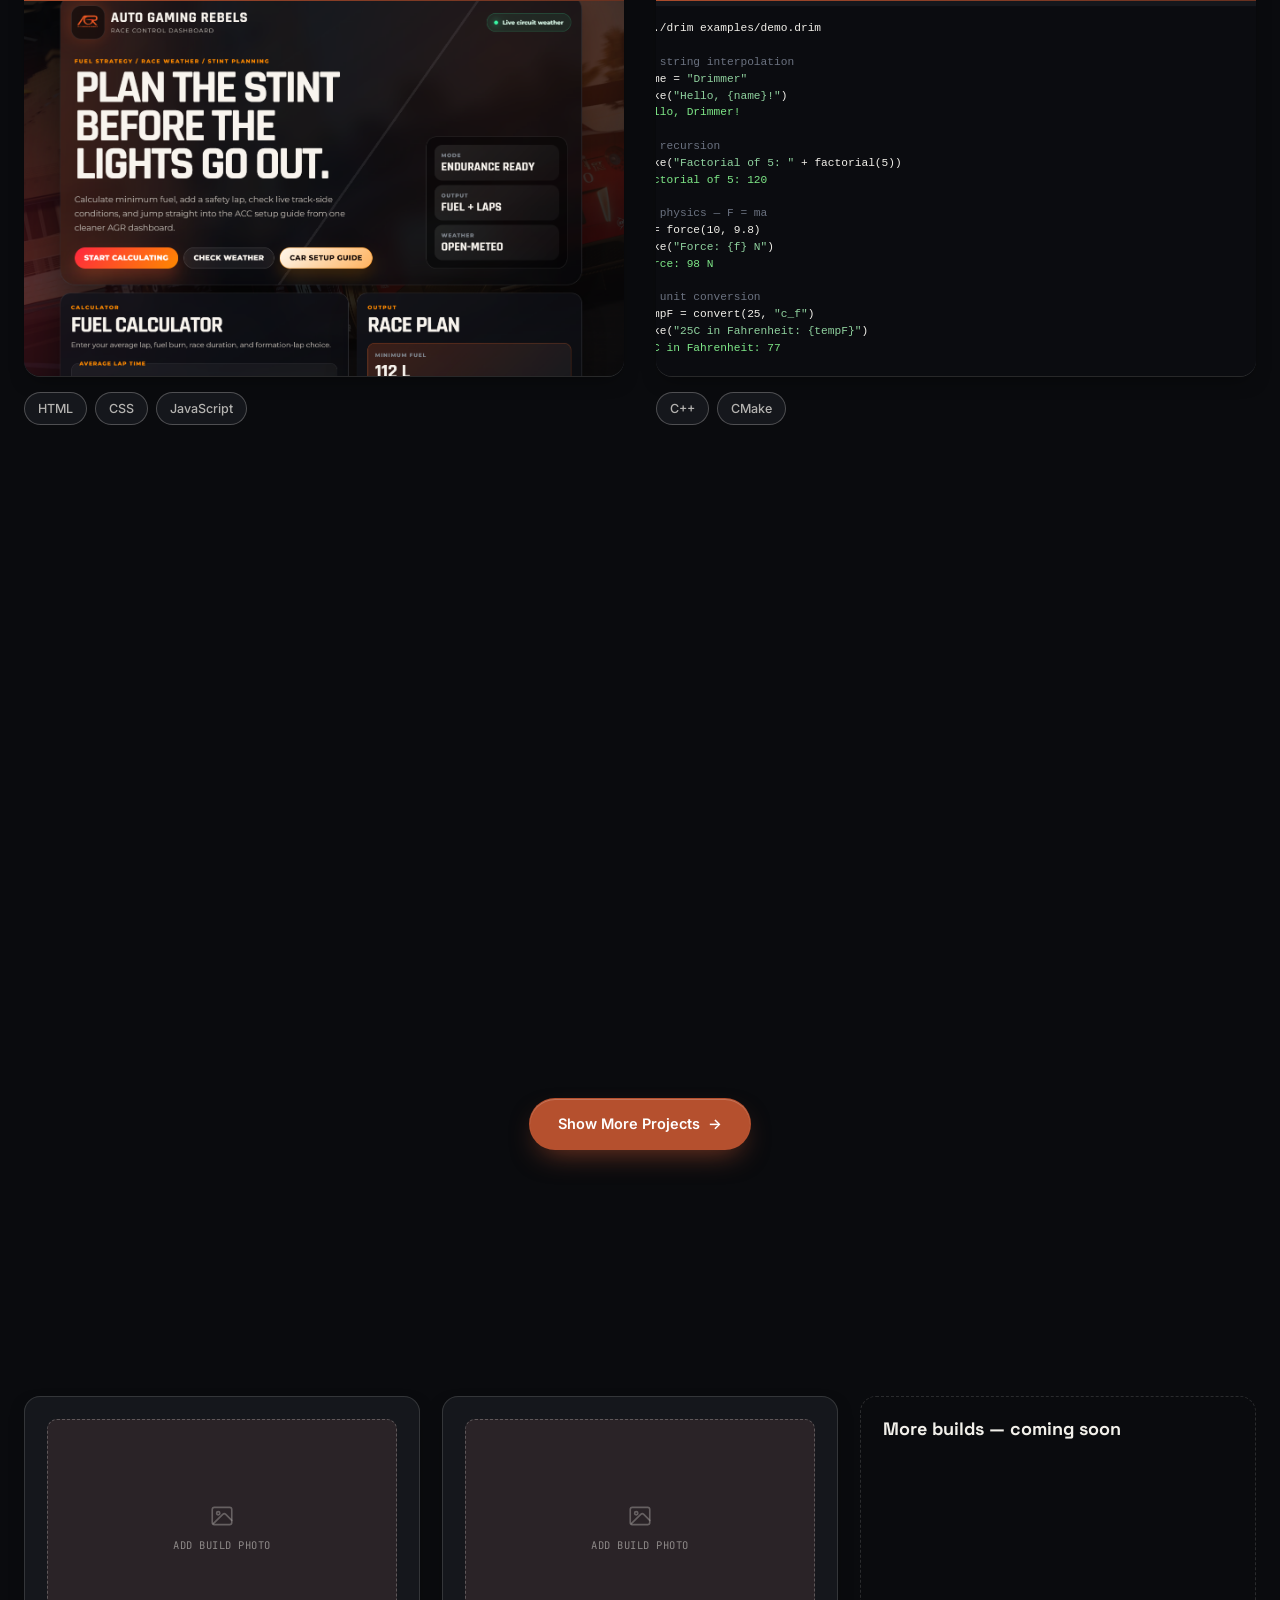
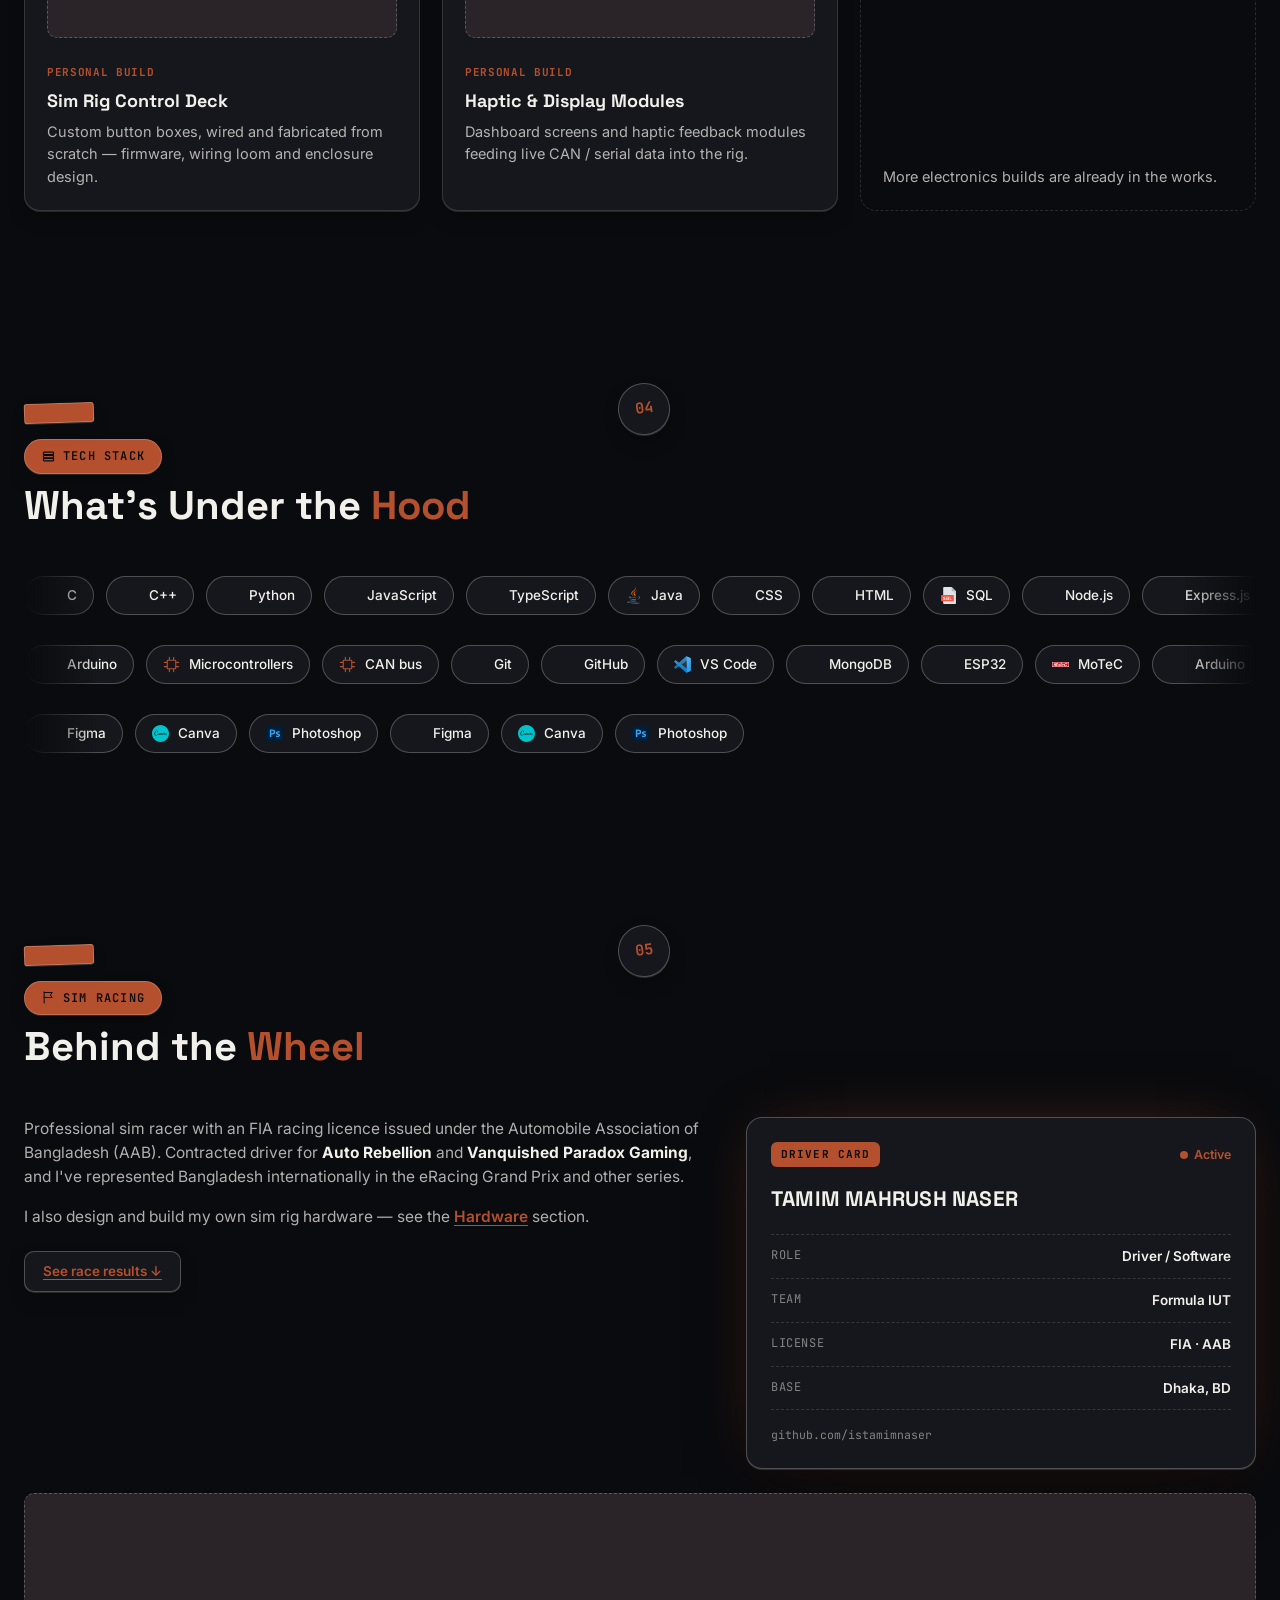
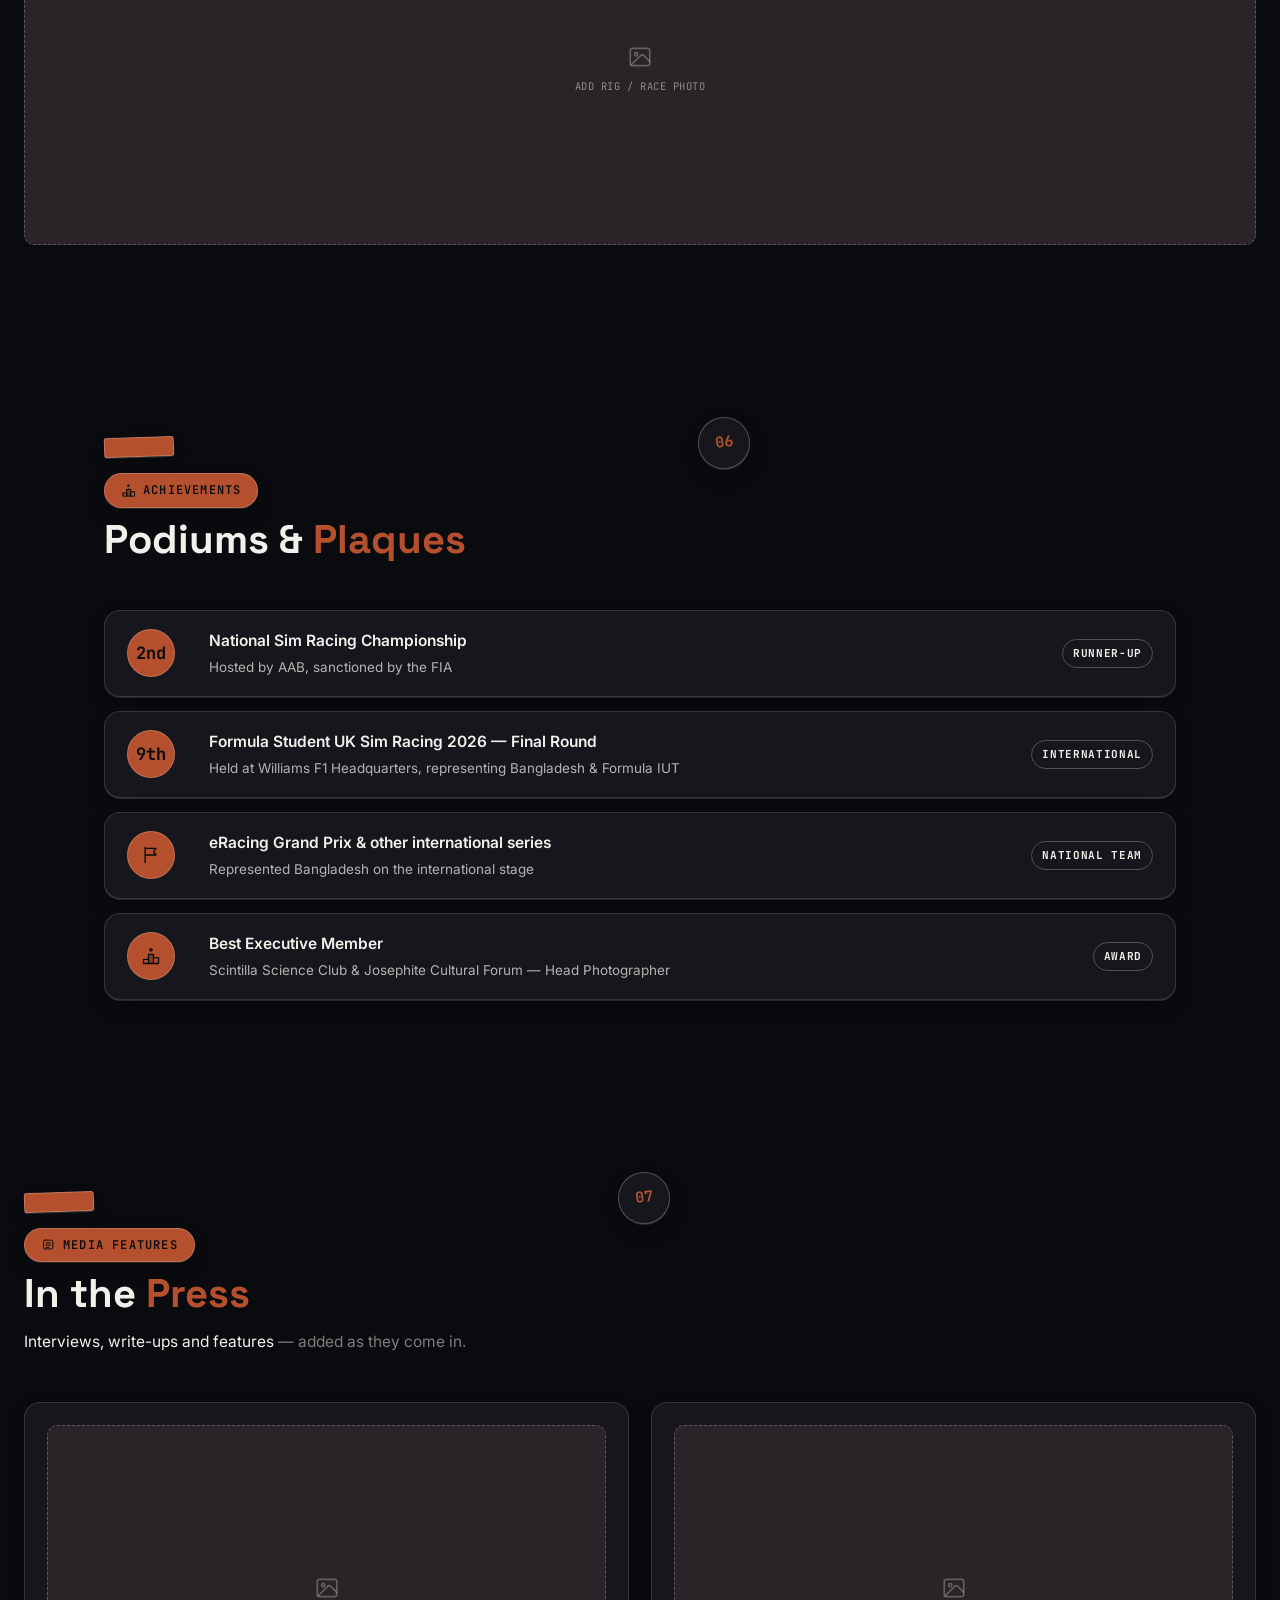
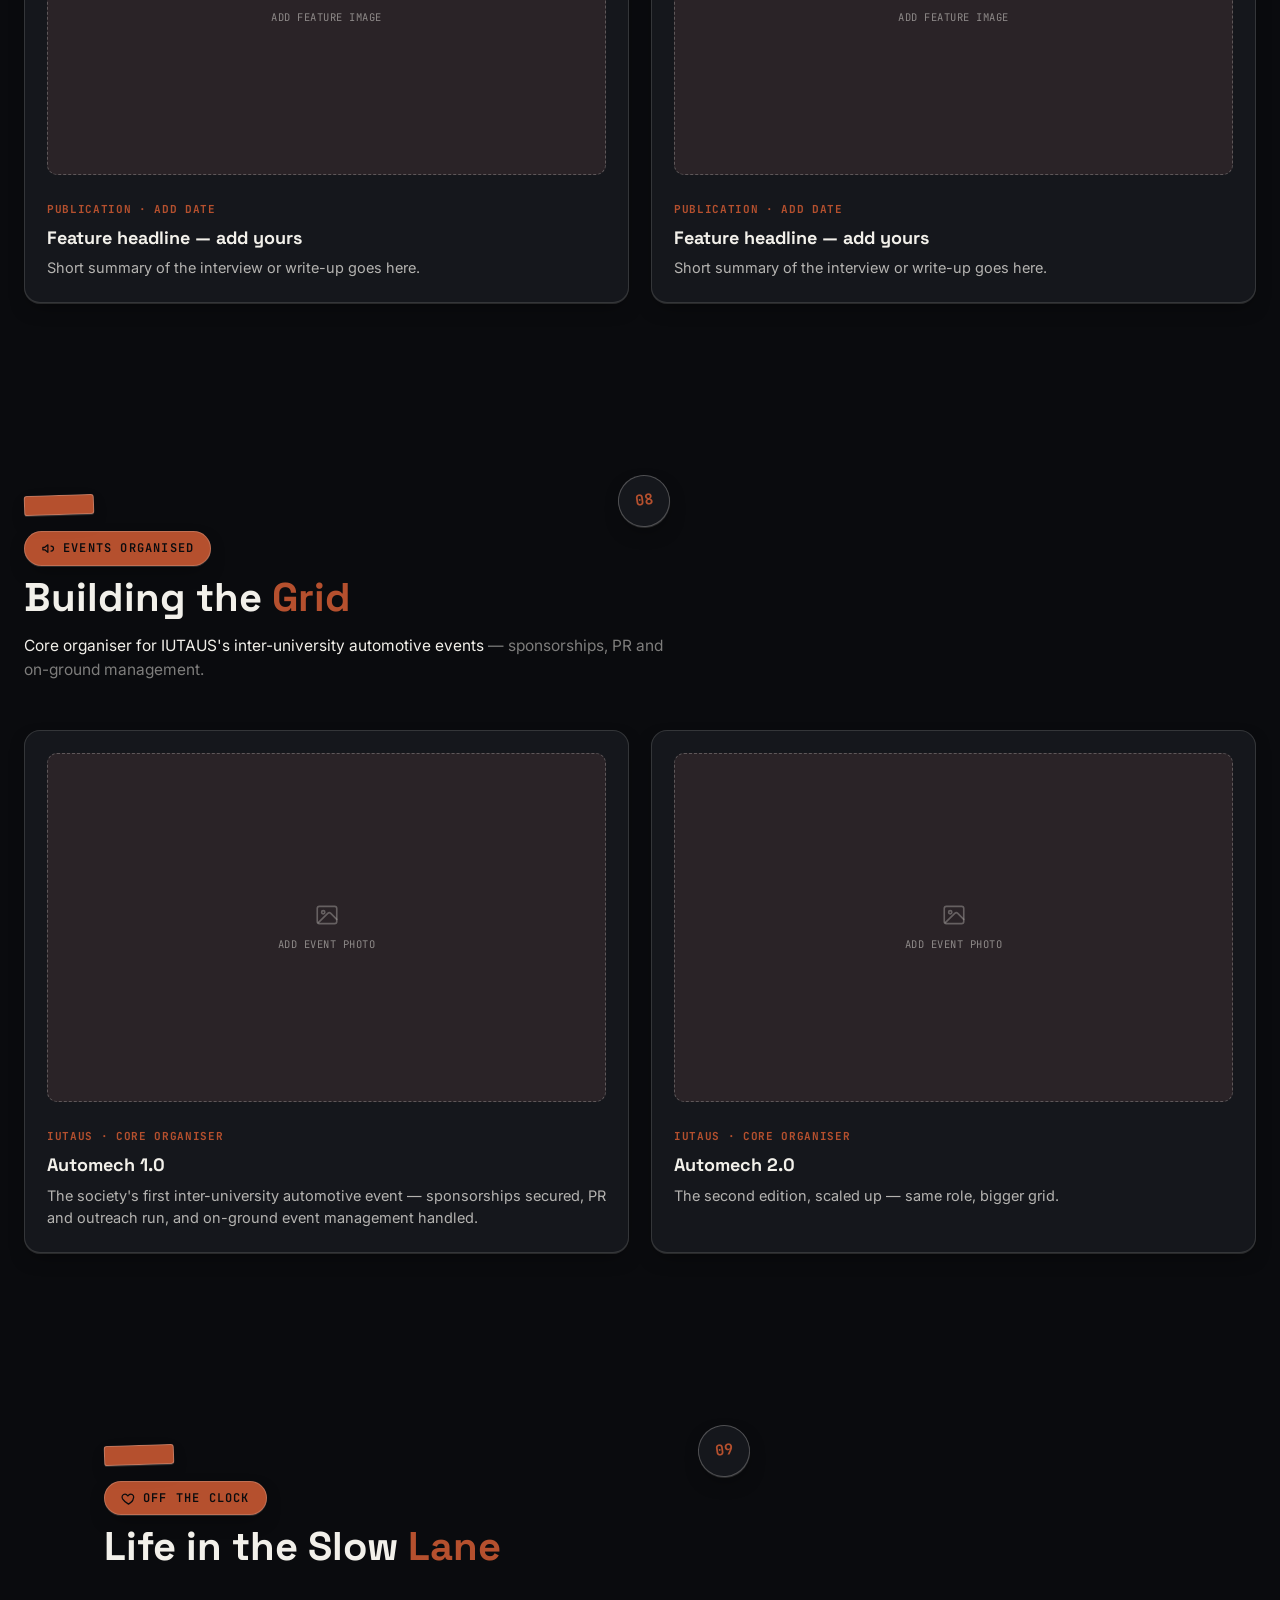
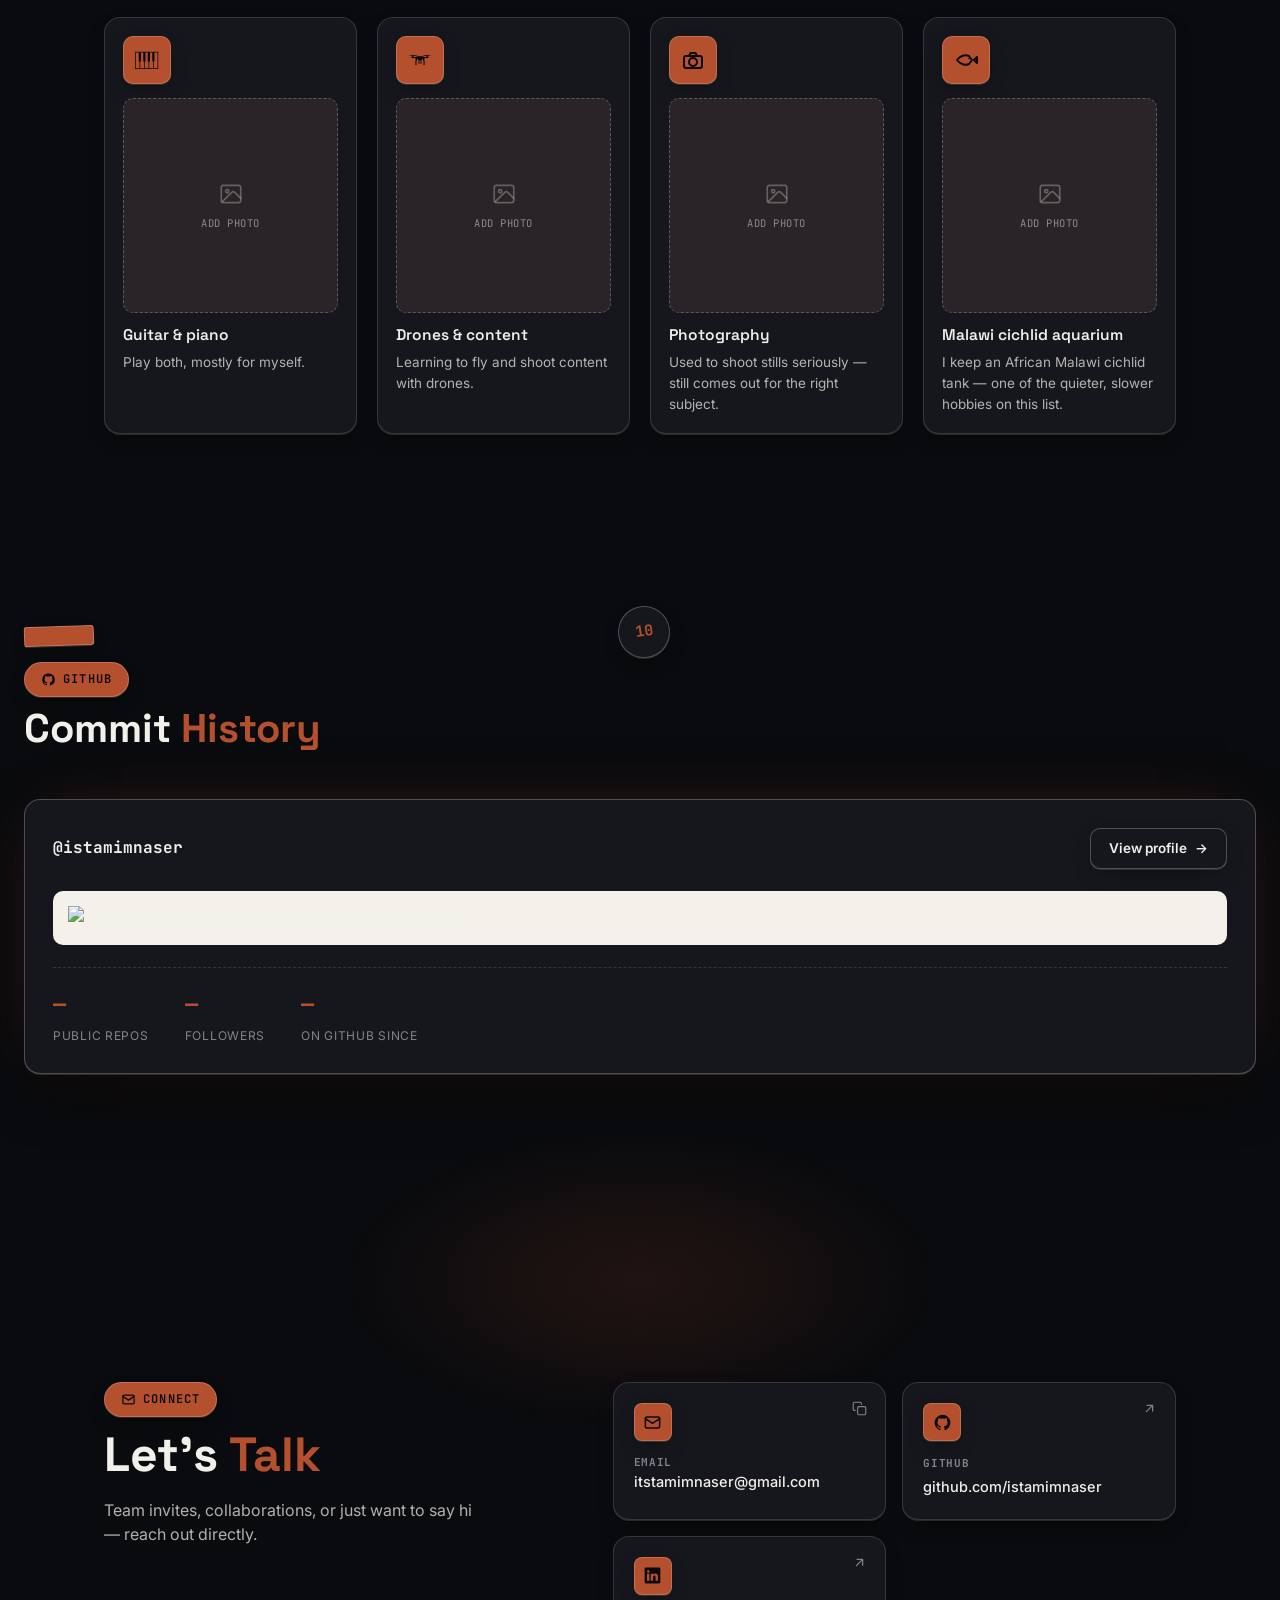
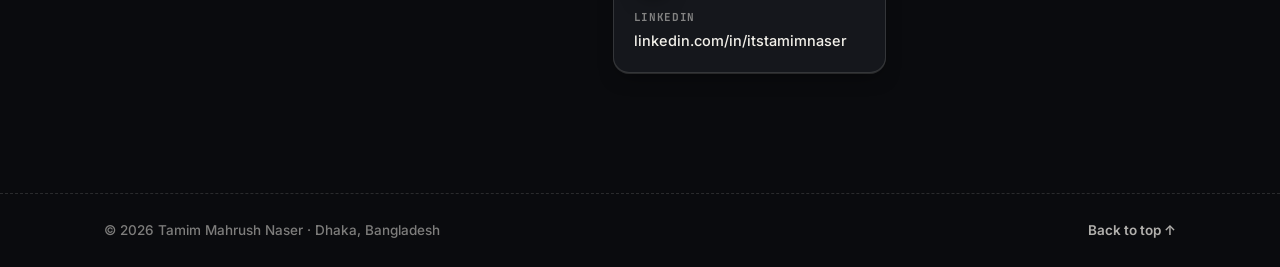
==== commit 591abad0: "Bento hero + real projects: MatrixCanvas, AutoMech, Formula IUT, AGR Fuel Calculator, Drim Lang, New" ====
--- a/index.html
+++ b/index.html
@@ -259,174 +259,219 @@
         <article class="proj-row proj-row--featured reveal">
           <div class="proj-row-top">
             <span class="proj-row-num"></span>
-            <span class="proj-row-tag">Embedded · FSAE</span>
-          </div>
-          <h3 class="proj-row-title">Autonomous Driving Stack</h3>
+            <span class="proj-row-tag">Web App</span>
+          </div>
+          <h3 class="proj-row-title">MatrixCanvas</h3>
           <button type="button" class="proj-row-visual"
-            data-title="Autonomous Driving Stack"
-            data-category="Embedded · FSAE"
-            data-desc="Contributing to the autonomous driving project for the team's current FSAE car."
-            data-tags="C++,Python,CAN bus">
+            data-title="MatrixCanvas"
+            data-category="Web App"
+            data-desc="MatrixCanvas is an interactive tool to learn linear algebra and transformations visually. Built for our fourth semester project."
+            data-tags="TypeScript,React,Tailwind CSS"
+            data-image="assets/projects/matrix-canvas.png"
+            data-live="https://matrix-canvas-psi.vercel.app/"
+            data-github="https://github.com/ithun-y-ittesaf/MatrixCanvas">
             <div class="proj-row-teaser">
-              <p>Contributing to the autonomous driving project for the team's current FSAE car.</p>
+              <p>MatrixCanvas is an interactive tool to learn linear algebra and transformations visually. Built for our fourth semester project.</p>
               <svg class="proj-row-link-icon"><use href="#icon-arrow"/></svg>
             </div>
             <div class="proj-row-media">
-              <div class="photo-card photo-card--wide">
-                <svg><use href="#icon-image"/></svg>
-                <span>Add project photo</span>
+              <div class="photo-card photo-card--wide photo-card--filled">
+                <img src="assets/projects/matrix-canvas.png" alt="MatrixCanvas" />
+              </div>
+            </div>
+          </button>
+          <div class="proj-row-tags">
+            <span class="tech-tag-pill">TypeScript</span>
+            <span class="tech-tag-pill">React</span>
+            <span class="tech-tag-pill">Tailwind CSS</span>
+          </div>
+        </article>
+
+        <article class="proj-row reveal">
+          <div class="proj-row-top">
+            <span class="proj-row-num"></span>
+            <span class="proj-row-tag">Web App</span>
+          </div>
+          <h3 class="proj-row-title">AutoMech Website</h3>
+          <button type="button" class="proj-row-visual"
+            data-title="AutoMech Website"
+            data-category="Web App"
+            data-desc="The official event site for IUTAUS's AutoMech."
+            data-tags="HTML,CSS,JavaScript"
+            data-image="assets/projects/automech-website.png"
+            data-live="https://automech2026.vercel.app/"
+            data-github="https://github.com/istamimnaser/AutoMechWebsite">
+            <div class="proj-row-teaser">
+              <p>The official event site for IUTAUS's AutoMech.</p>
+              <svg class="proj-row-link-icon"><use href="#icon-arrow"/></svg>
+            </div>
+            <div class="proj-row-media">
+              <div class="photo-card photo-card--wide photo-card--filled">
+                <img src="assets/projects/automech-website.png" alt="AutoMech Website" />
+              </div>
+            </div>
+          </button>
+          <div class="proj-row-tags">
+            <span class="tech-tag-pill">HTML</span>
+            <span class="tech-tag-pill">CSS</span>
+            <span class="tech-tag-pill">JavaScript</span>
+          </div>
+        </article>
+
+        <article class="proj-row reveal">
+          <div class="proj-row-top">
+            <span class="proj-row-num"></span>
+            <span class="proj-row-tag">Web App</span>
+          </div>
+          <h3 class="proj-row-title">Formula IUT Website</h3>
+          <button type="button" class="proj-row-visual"
+            data-title="Formula IUT Website"
+            data-category="Web App"
+            data-desc="The official site for the university's Formula SAE racing team — the team, sponsors and events."
+            data-tags="React,Tailwind CSS,JavaScript"
+            data-image="assets/projects/formula-iut-website.png"
+            data-live="https://formula-iut.vercel.app/"
+            data-github="https://github.com/ZIZITSU/Formula-IUT-Website">
+            <div class="proj-row-teaser">
+              <p>The official site for the university's Formula SAE racing team.</p>
+              <svg class="proj-row-link-icon"><use href="#icon-arrow"/></svg>
+            </div>
+            <div class="proj-row-media">
+              <div class="photo-card photo-card--wide photo-card--filled">
+                <img src="assets/projects/formula-iut-website.png" alt="Formula IUT Website" />
+              </div>
+            </div>
+          </button>
+          <div class="proj-row-tags">
+            <span class="tech-tag-pill">React</span>
+            <span class="tech-tag-pill">Tailwind CSS</span>
+            <span class="tech-tag-pill">JavaScript</span>
+          </div>
+        </article>
+
+        <article class="proj-row reveal">
+          <div class="proj-row-top">
+            <span class="proj-row-num"></span>
+            <span class="proj-row-tag">Web App</span>
+          </div>
+          <h3 class="proj-row-title">AGR Fuel Calculator</h3>
+          <button type="button" class="proj-row-visual"
+            data-title="AGR Fuel Calculator"
+            data-category="Web App"
+            data-desc="A race-day dashboard built for the local sim racing community Auto Gaming Rebels — predicts fuel usage and stint length, and pulls live track weather into an ACC car setup guide."
+            data-tags="HTML,CSS,JavaScript"
+            data-image="assets/projects/agr-fuel-calculator.png"
+            data-live="https://istamimnaser.github.io/accfuel.github.io/"
+            data-github="https://github.com/istamimnaser/accfuel.github.io">
+            <div class="proj-row-teaser">
+              <p>A fuel & stint planning dashboard for the Auto Gaming Rebels sim racing community.</p>
+              <svg class="proj-row-link-icon"><use href="#icon-arrow"/></svg>
+            </div>
+            <div class="proj-row-media">
+              <div class="photo-card photo-card--wide photo-card--filled">
+                <img src="assets/projects/agr-fuel-calculator.png" alt="AGR Fuel Calculator" />
+              </div>
+            </div>
+          </button>
+          <div class="proj-row-tags">
+            <span class="tech-tag-pill">HTML</span>
+            <span class="tech-tag-pill">CSS</span>
+            <span class="tech-tag-pill">JavaScript</span>
+          </div>
+        </article>
+
+        <article class="proj-row reveal">
+          <div class="proj-row-top">
+            <span class="proj-row-num"></span>
+            <span class="proj-row-tag">Language · C++</span>
+          </div>
+          <h3 class="proj-row-title">Drim Lang</h3>
+          <button type="button" class="proj-row-visual"
+            data-title="Drim Lang"
+            data-category="Language · C++"
+            data-desc="A custom-interpreted programming language written in C++, with a clean syntax for math, control flow and recursion, plus built-in physics functions, unit conversions, and data structures like stacks and queues. Built for our third semester project."
+            data-tags="C++,CMake"
+            data-image="assets/projects/drim-lang.svg"
+            data-github="https://github.com/hasanakhiar/drim-lang">
+            <div class="proj-row-teaser">
+              <p>A custom-interpreted language in C++, built for our third semester project.</p>
+              <svg class="proj-row-link-icon"><use href="#icon-arrow"/></svg>
+            </div>
+            <div class="proj-row-media">
+              <div class="photo-card photo-card--wide photo-card--filled">
+                <img src="assets/projects/drim-lang.svg" alt="Drim Lang interpreter demo in a terminal" />
               </div>
             </div>
           </button>
           <div class="proj-row-tags">
             <span class="tech-tag-pill">C++</span>
-            <span class="tech-tag-pill">Python</span>
-            <span class="tech-tag-pill">CAN bus</span>
+            <span class="tech-tag-pill">CMake</span>
           </div>
         </article>
 
         <article class="proj-row reveal">
           <div class="proj-row-top">
             <span class="proj-row-num"></span>
-            <span class="proj-row-tag">Embedded</span>
-          </div>
-          <h3 class="proj-row-title">Cockpit Telemetry Display</h3>
+            <span class="proj-row-tag">Web App · Client</span>
+          </div>
+          <h3 class="proj-row-title">New Auto Galaxy</h3>
           <button type="button" class="proj-row-visual"
-            data-title="Cockpit Telemetry Display"
-            data-category="Embedded"
-            data-desc="The car's digital dashboard, surfacing live vehicle data to the driver — tested from the cockpit, by me."
-            data-tags="Arduino,MoTeC,CAN bus">
+            data-title="New Auto Galaxy"
+            data-category="Web App · Client"
+            data-desc="Website for a renowned local car showroom in Dhaka, Bangladesh — browsing their brand new, reconditioned and used vehicle inventory."
+            data-tags="React,Node.js,Express.js,MongoDB"
+            data-image="assets/projects/new-auto-galaxy.png"
+            data-live="https://new-auto-galaxy.vercel.app/"
+            data-hide-github="true">
             <div class="proj-row-teaser">
-              <p>The car's digital dashboard, surfacing live vehicle data to the driver.</p>
+              <p>Website for a renowned local car showroom in Dhaka.</p>
               <svg class="proj-row-link-icon"><use href="#icon-arrow"/></svg>
             </div>
             <div class="proj-row-media">
-              <div class="photo-card photo-card--wide">
-                <svg><use href="#icon-image"/></svg>
-                <span>Add project photo</span>
+              <div class="photo-card photo-card--wide photo-card--filled">
+                <img src="assets/projects/new-auto-galaxy.png" alt="New Auto Galaxy" />
               </div>
             </div>
           </button>
           <div class="proj-row-tags">
-            <span class="tech-tag-pill">Arduino</span>
-            <span class="tech-tag-pill">MoTeC</span>
-            <span class="tech-tag-pill">CAN bus</span>
+            <span class="tech-tag-pill">React</span>
+            <span class="tech-tag-pill">Node.js</span>
+            <span class="tech-tag-pill">Express.js</span>
+            <span class="tech-tag-pill">MongoDB</span>
           </div>
         </article>
 
-        <!-- DUMMY placeholder rows below — swap in real projects (title, tag,
-             description, photo, tags, and data-live / data-github) whenever ready. -->
         <article class="proj-row reveal">
           <div class="proj-row-top">
             <span class="proj-row-num"></span>
-            <span class="proj-row-tag">Placeholder</span>
-          </div>
-          <h3 class="proj-row-title">Dummy Project One</h3>
+            <span class="proj-row-tag">Web App · Client</span>
+          </div>
+          <h3 class="proj-row-title">Prof. Fazal Naser — Doctor Site</h3>
           <button type="button" class="proj-row-visual"
-            data-title="Dummy Project One"
-            data-category="Placeholder"
-            data-desc="Placeholder row to preview the layout with more entries. Swap in a real title, tag, description, photo and links."
-            data-tags="JavaScript,Node.js">
+            data-title="Prof. Fazal Naser — Doctor Site"
+            data-category="Web App · Client"
+            data-desc="Official website for Prof. Md. Fazal Naser, a renowned urologist in Bangladesh — bilingual (English/Bangla), with appointment booking and his experience, research and recognition."
+            data-tags="HTML,CSS,JavaScript"
+            data-image="assets/projects/fazal-naser-doctor-site.png"
+            data-live="https://fazalnaser.com/"
+            data-hide-github="true">
             <div class="proj-row-teaser">
-              <p>Placeholder row — swap in a real project.</p>
+              <p>Official website for a renowned urologist in Bangladesh.</p>
               <svg class="proj-row-link-icon"><use href="#icon-arrow"/></svg>
             </div>
             <div class="proj-row-media">
-              <div class="photo-card photo-card--wide">
-                <svg><use href="#icon-image"/></svg>
-                <span>Add project photo</span>
+              <div class="photo-card photo-card--wide photo-card--filled">
+                <img src="assets/projects/fazal-naser-doctor-site.png" alt="Prof. Fazal Naser doctor website" />
               </div>
             </div>
           </button>
           <div class="proj-row-tags">
+            <span class="tech-tag-pill">HTML</span>
+            <span class="tech-tag-pill">CSS</span>
             <span class="tech-tag-pill">JavaScript</span>
-            <span class="tech-tag-pill">Node.js</span>
           </div>
         </article>
 
-        <article class="proj-row reveal">
-          <div class="proj-row-top">
-            <span class="proj-row-num"></span>
-            <span class="proj-row-tag">Placeholder</span>
-          </div>
-          <h3 class="proj-row-title">Dummy Project Two</h3>
-          <button type="button" class="proj-row-visual"
-            data-title="Dummy Project Two"
-            data-category="Placeholder"
-            data-desc="Placeholder row to preview the layout with more entries. Swap in a real title, tag, description, photo and links."
-            data-tags="TypeScript,MongoDB">
-            <div class="proj-row-teaser">
-              <p>Placeholder row — swap in a real project.</p>
-              <svg class="proj-row-link-icon"><use href="#icon-arrow"/></svg>
-            </div>
-            <div class="proj-row-media">
-              <div class="photo-card photo-card--wide">
-                <svg><use href="#icon-image"/></svg>
-                <span>Add project photo</span>
-              </div>
-            </div>
-          </button>
-          <div class="proj-row-tags">
-            <span class="tech-tag-pill">TypeScript</span>
-            <span class="tech-tag-pill">MongoDB</span>
-          </div>
-        </article>
-
-        <article class="proj-row reveal">
-          <div class="proj-row-top">
-            <span class="proj-row-num"></span>
-            <span class="proj-row-tag">Placeholder</span>
-          </div>
-          <h3 class="proj-row-title">Dummy Project Three</h3>
-          <button type="button" class="proj-row-visual"
-            data-title="Dummy Project Three"
-            data-category="Placeholder"
-            data-desc="Placeholder row to preview the layout with more entries. Swap in a real title, tag, description, photo and links."
-            data-tags="Java,SQL">
-            <div class="proj-row-teaser">
-              <p>Placeholder row — swap in a real project.</p>
-              <svg class="proj-row-link-icon"><use href="#icon-arrow"/></svg>
-            </div>
-            <div class="proj-row-media">
-              <div class="photo-card photo-card--wide">
-                <svg><use href="#icon-image"/></svg>
-                <span>Add project photo</span>
-              </div>
-            </div>
-          </button>
-          <div class="proj-row-tags">
-            <span class="tech-tag-pill">Java</span>
-            <span class="tech-tag-pill">SQL</span>
-          </div>
-        </article>
-
-        <article class="proj-row reveal">
-          <div class="proj-row-top">
-            <span class="proj-row-num"></span>
-            <span class="proj-row-tag">Placeholder</span>
-          </div>
-          <h3 class="proj-row-title">Dummy Project Four</h3>
-          <button type="button" class="proj-row-visual"
-            data-title="Dummy Project Four"
-            data-category="Placeholder"
-            data-desc="Placeholder row to preview the layout with more entries. Swap in a real title, tag, description, photo and links."
-            data-tags="Express.js,Git">
-            <div class="proj-row-teaser">
-              <p>Placeholder row — swap in a real project.</p>
-              <svg class="proj-row-link-icon"><use href="#icon-arrow"/></svg>
-            </div>
-            <div class="proj-row-media">
-              <div class="photo-card photo-card--wide">
-                <svg><use href="#icon-image"/></svg>
-                <span>Add project photo</span>
-              </div>
-            </div>
-          </button>
-          <div class="proj-row-tags">
-            <span class="tech-tag-pill">Express.js</span>
-            <span class="tech-tag-pill">Git</span>
-          </div>
-        </article>
       </div>
       <div class="proj-rows-more">
         <a class="btn btn-signal btn-pill" href="projects.html">Show More Projects <span class="arr">→</span></a>
@@ -790,12 +835,8 @@
     <button type="button" class="project-modal-close" data-close aria-label="Close">
       <svg><use href="#icon-x"/></svg>
     </button>
-    <div class="project-modal-media">
-      <div class="photo-card photo-card--wide" id="pm-photo-placeholder">
-        <svg><use href="#icon-image"/></svg>
-        <span>Add project photo</span>
-      </div>
-      <img id="pm-image" alt="" hidden />
+    <div class="project-modal-media" id="pm-media">
+      <img id="pm-image" alt="" />
     </div>
     <div class="project-modal-body">
       <div class="pm-top">
--- a/css/style.css
+++ b/css/style.css
@@ -1329,7 +1329,8 @@
 .proj-rows > .reveal:nth-child(5),
 .hobby-grid > .reveal:nth-child(5),
 .exp-grid > .reveal:nth-child(5) { transition-delay: 0.32s; }
-.proj-rows > .reveal:nth-child(6) { transition-delay: 0.4s; }
+.proj-rows > .reveal:nth-child(6),
+.proj-rows > .reveal:nth-child(7) { transition-delay: 0.4s; }
 .exp-grid > .reveal:nth-child(6) { transition-delay: 0.4s; }
 
 /* Icon pop-in — the small icon glyph inside each card (hobby icon-badges,
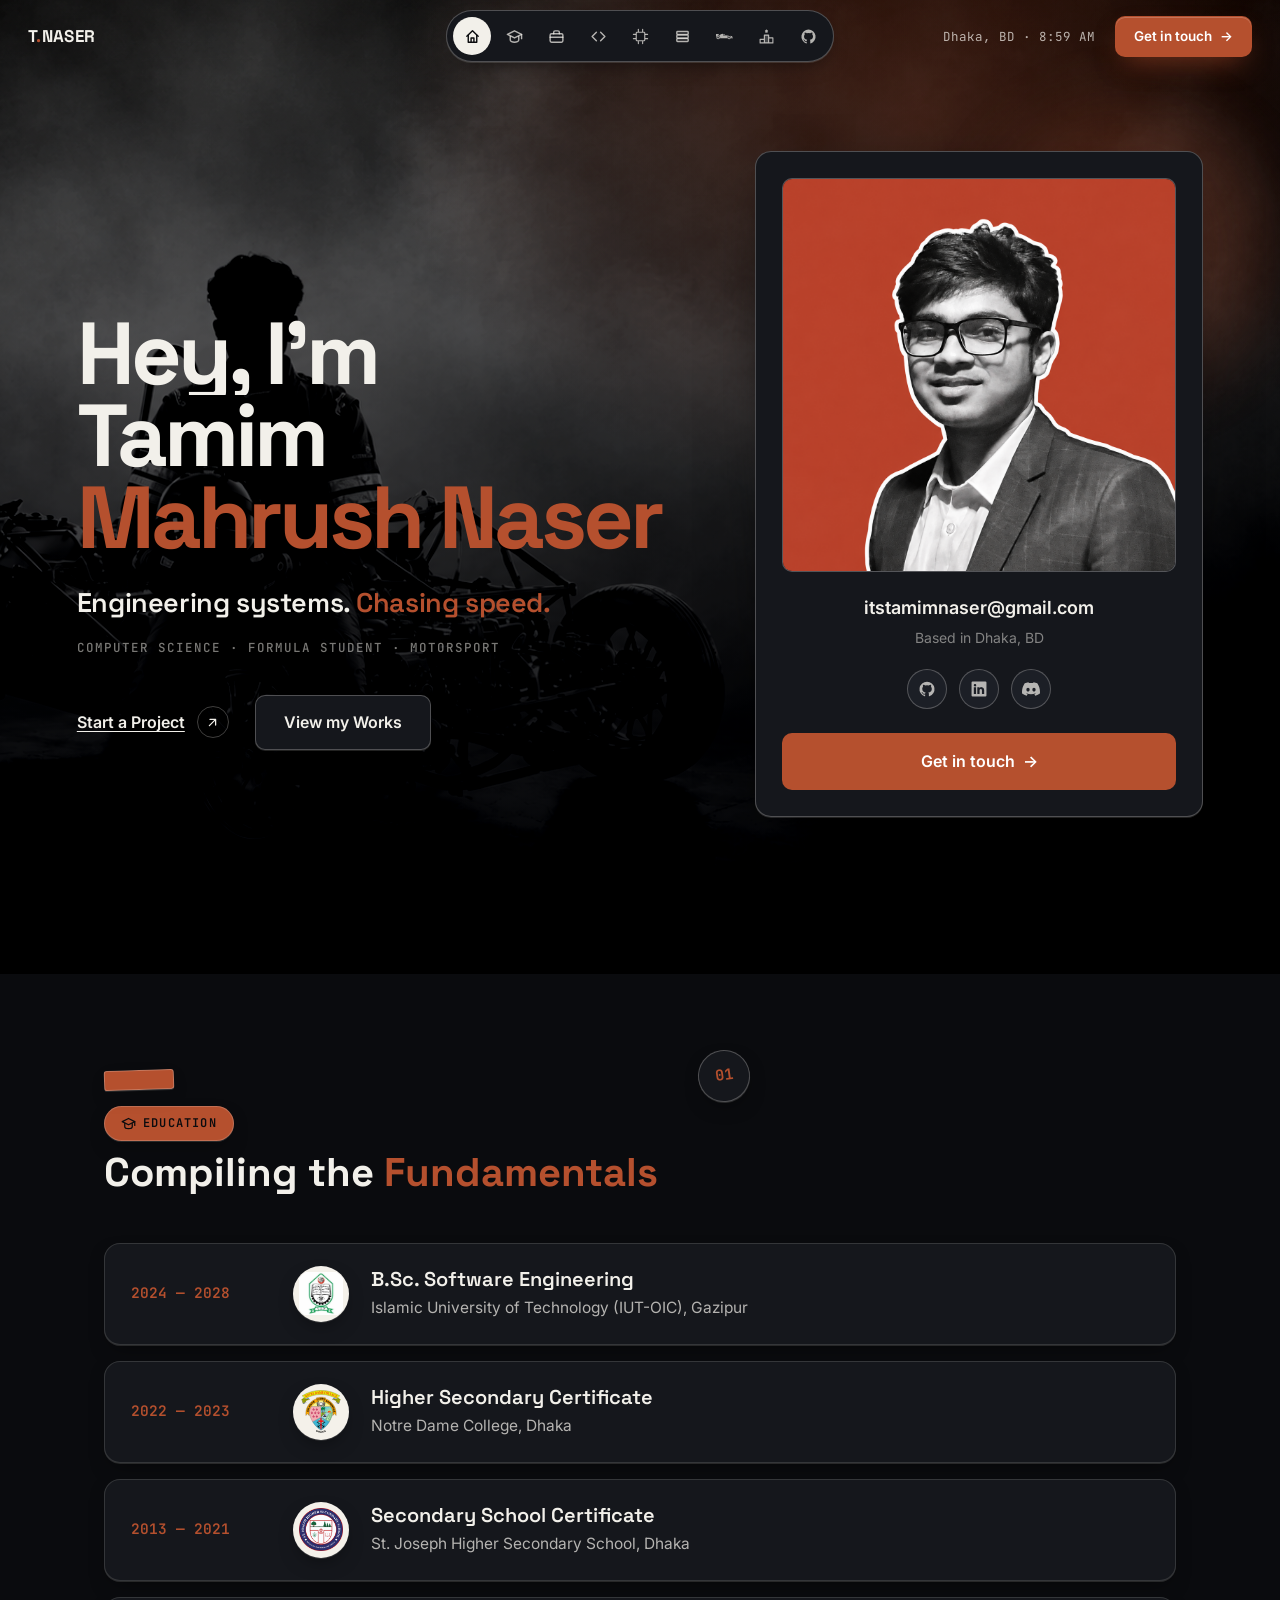
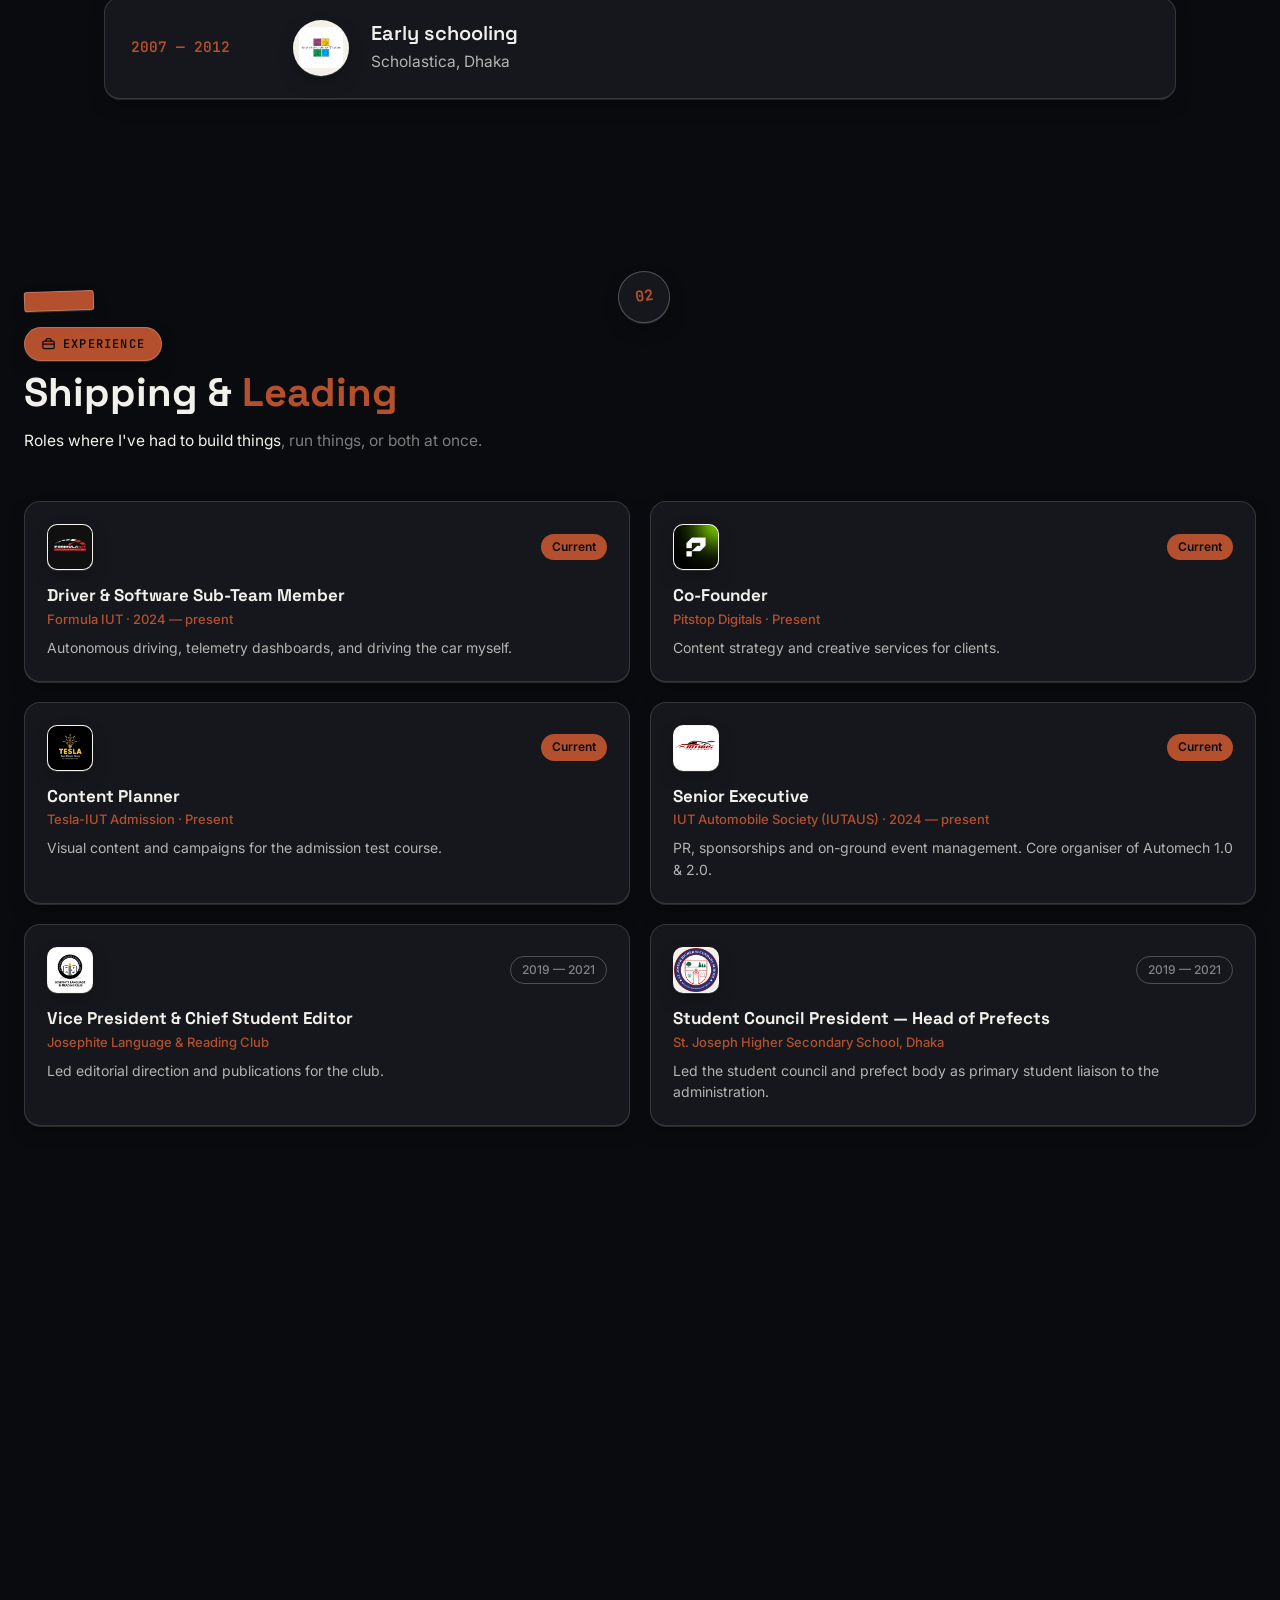
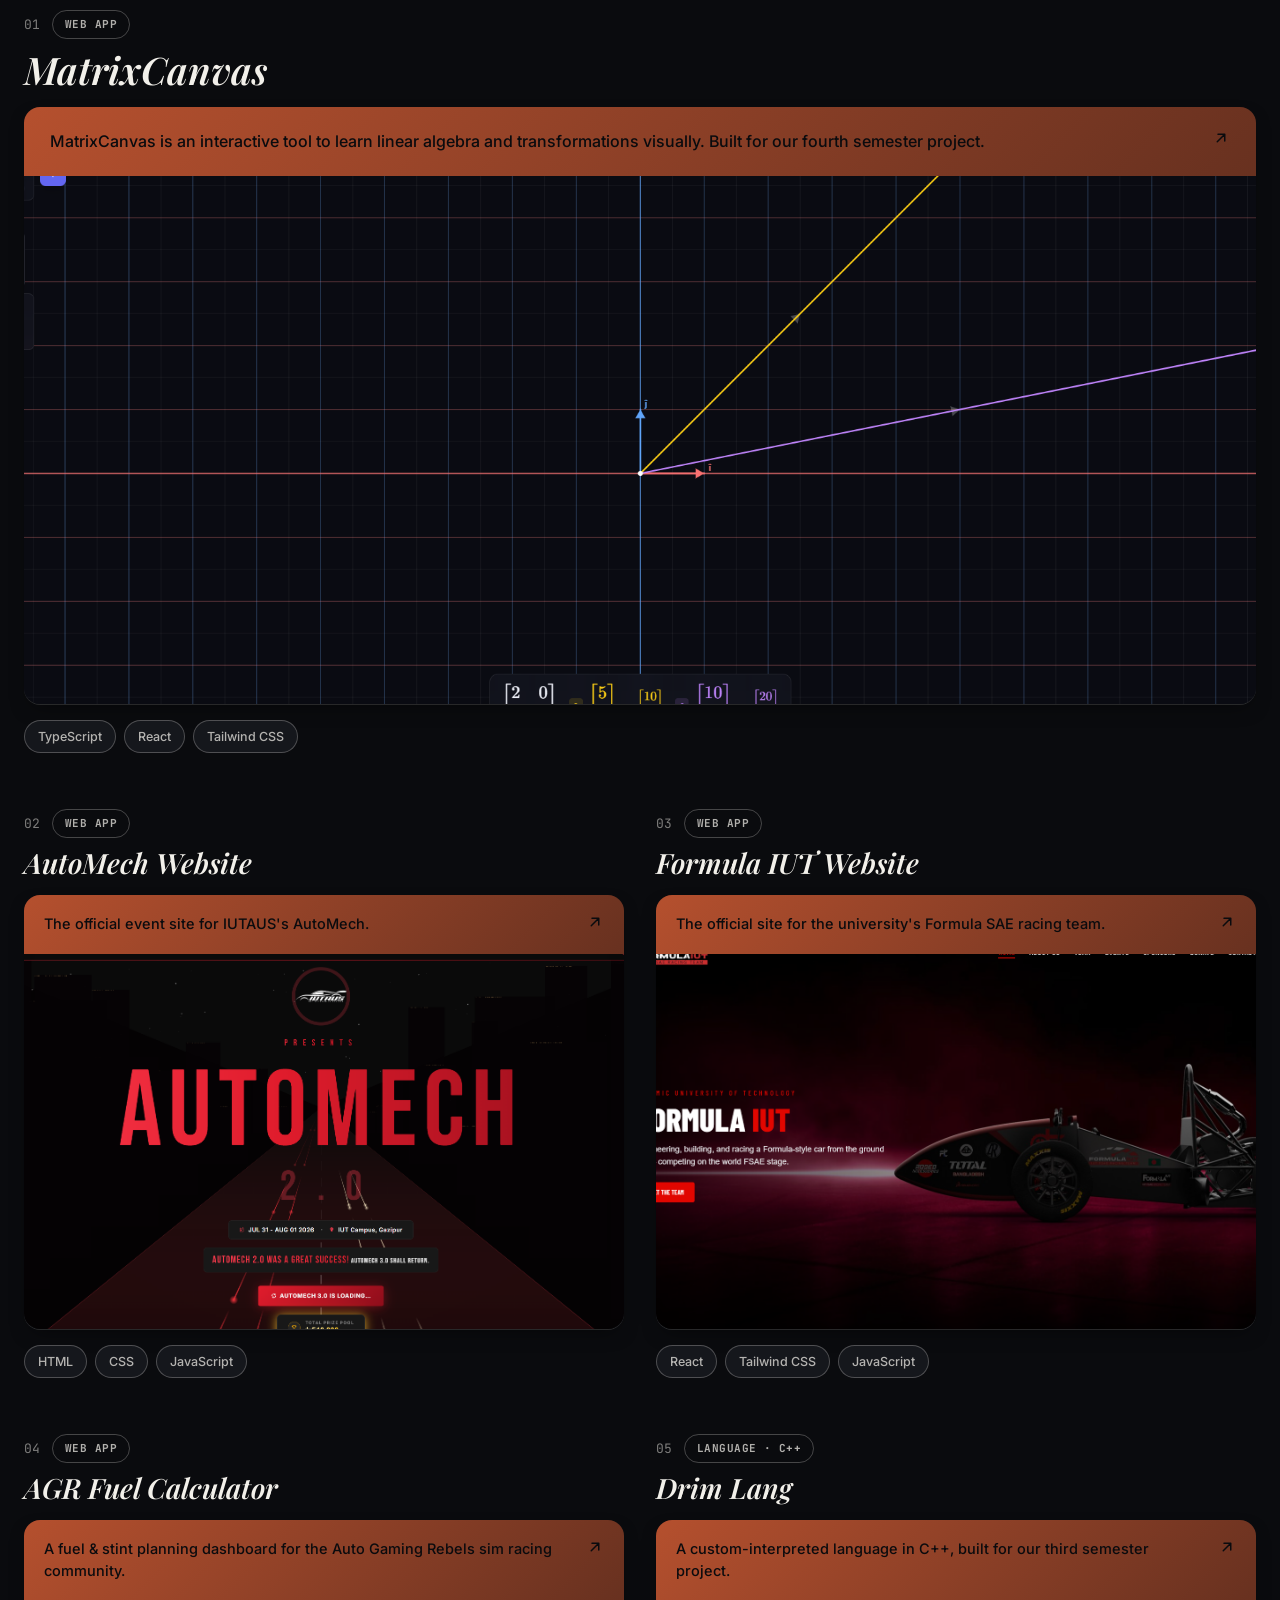
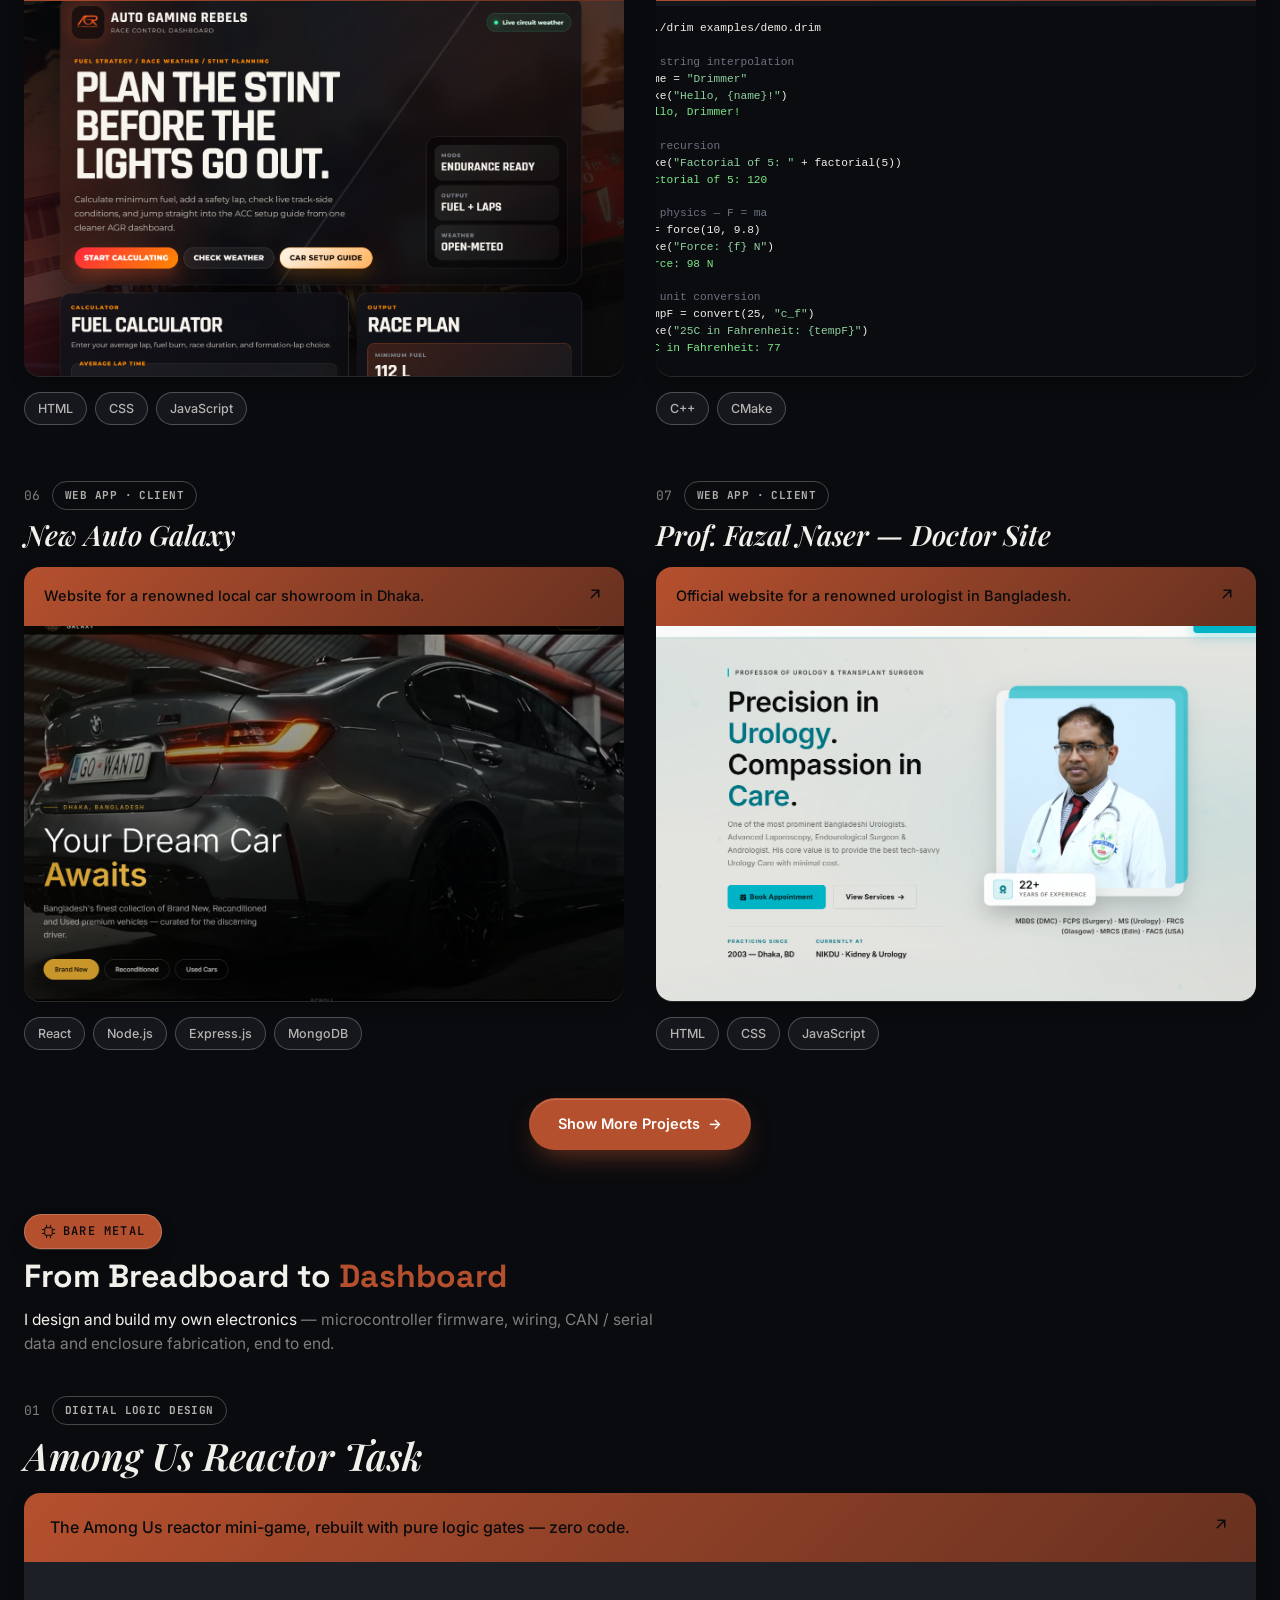
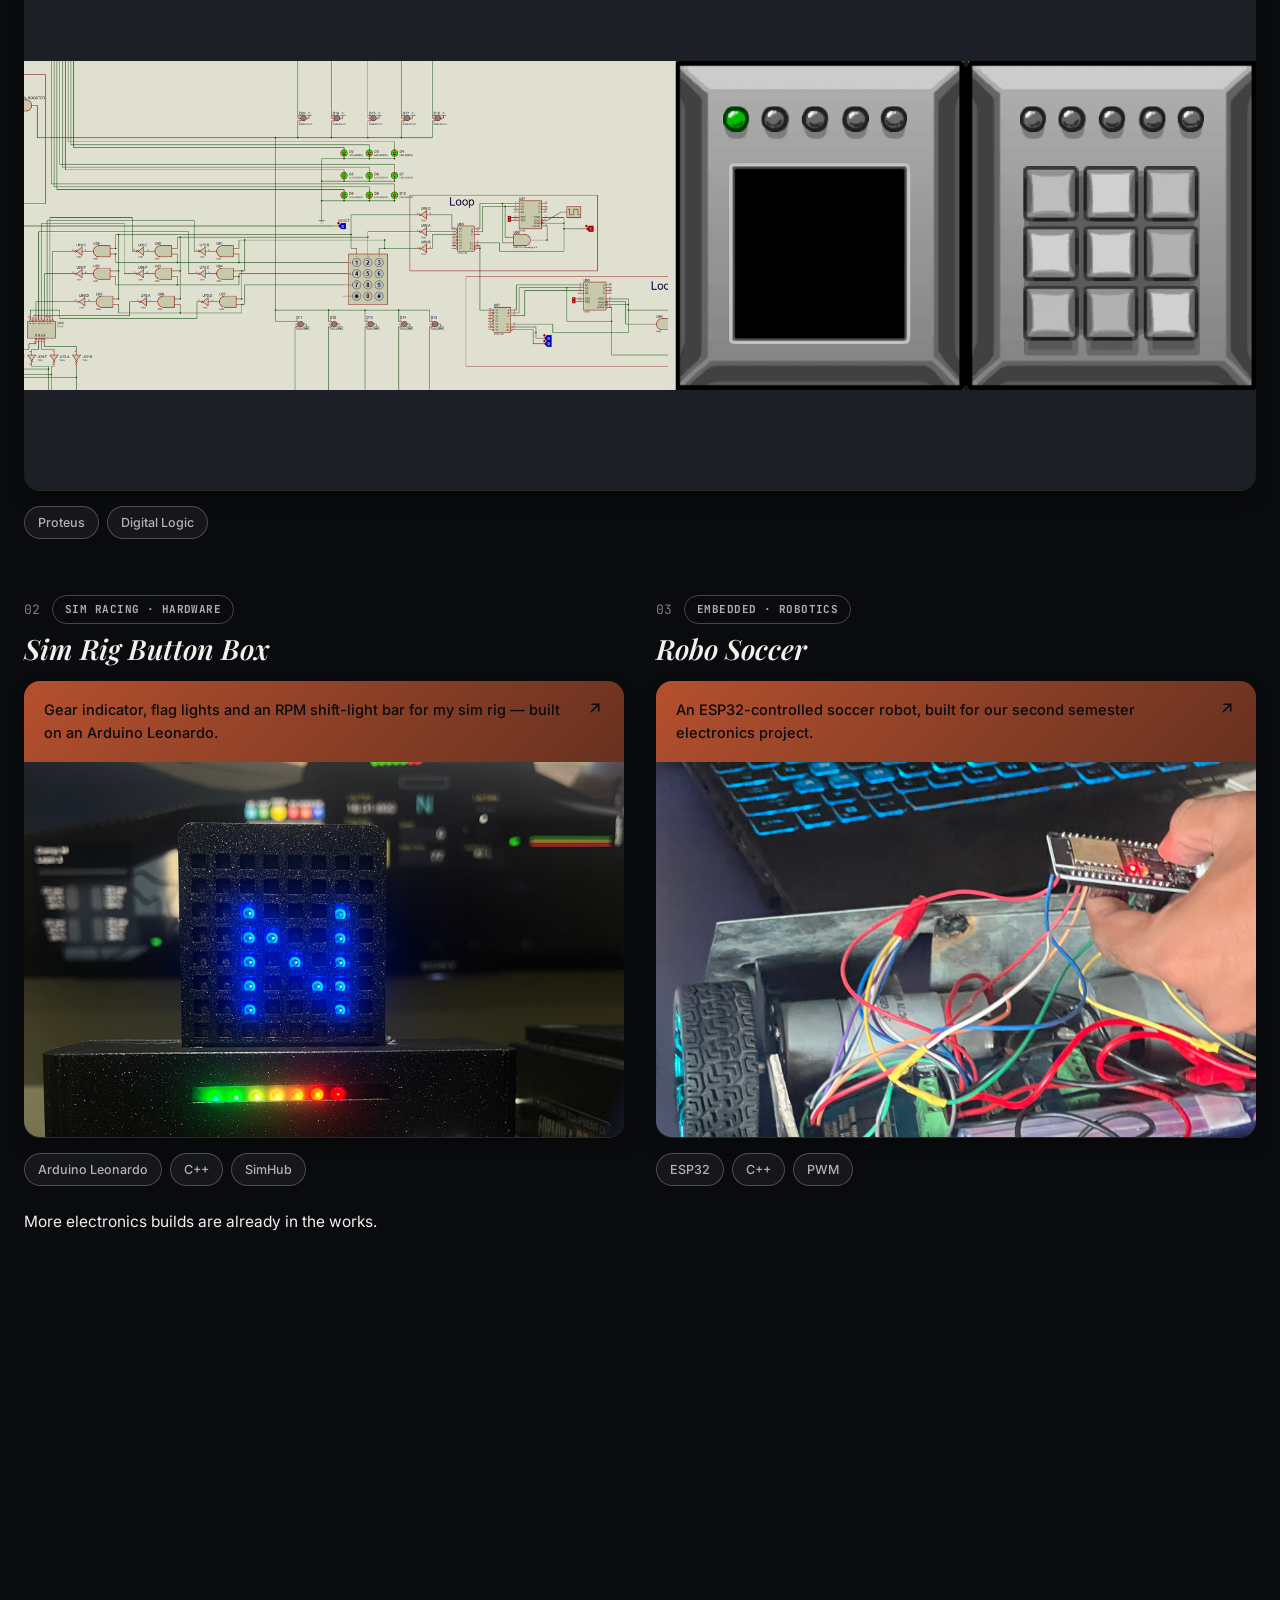
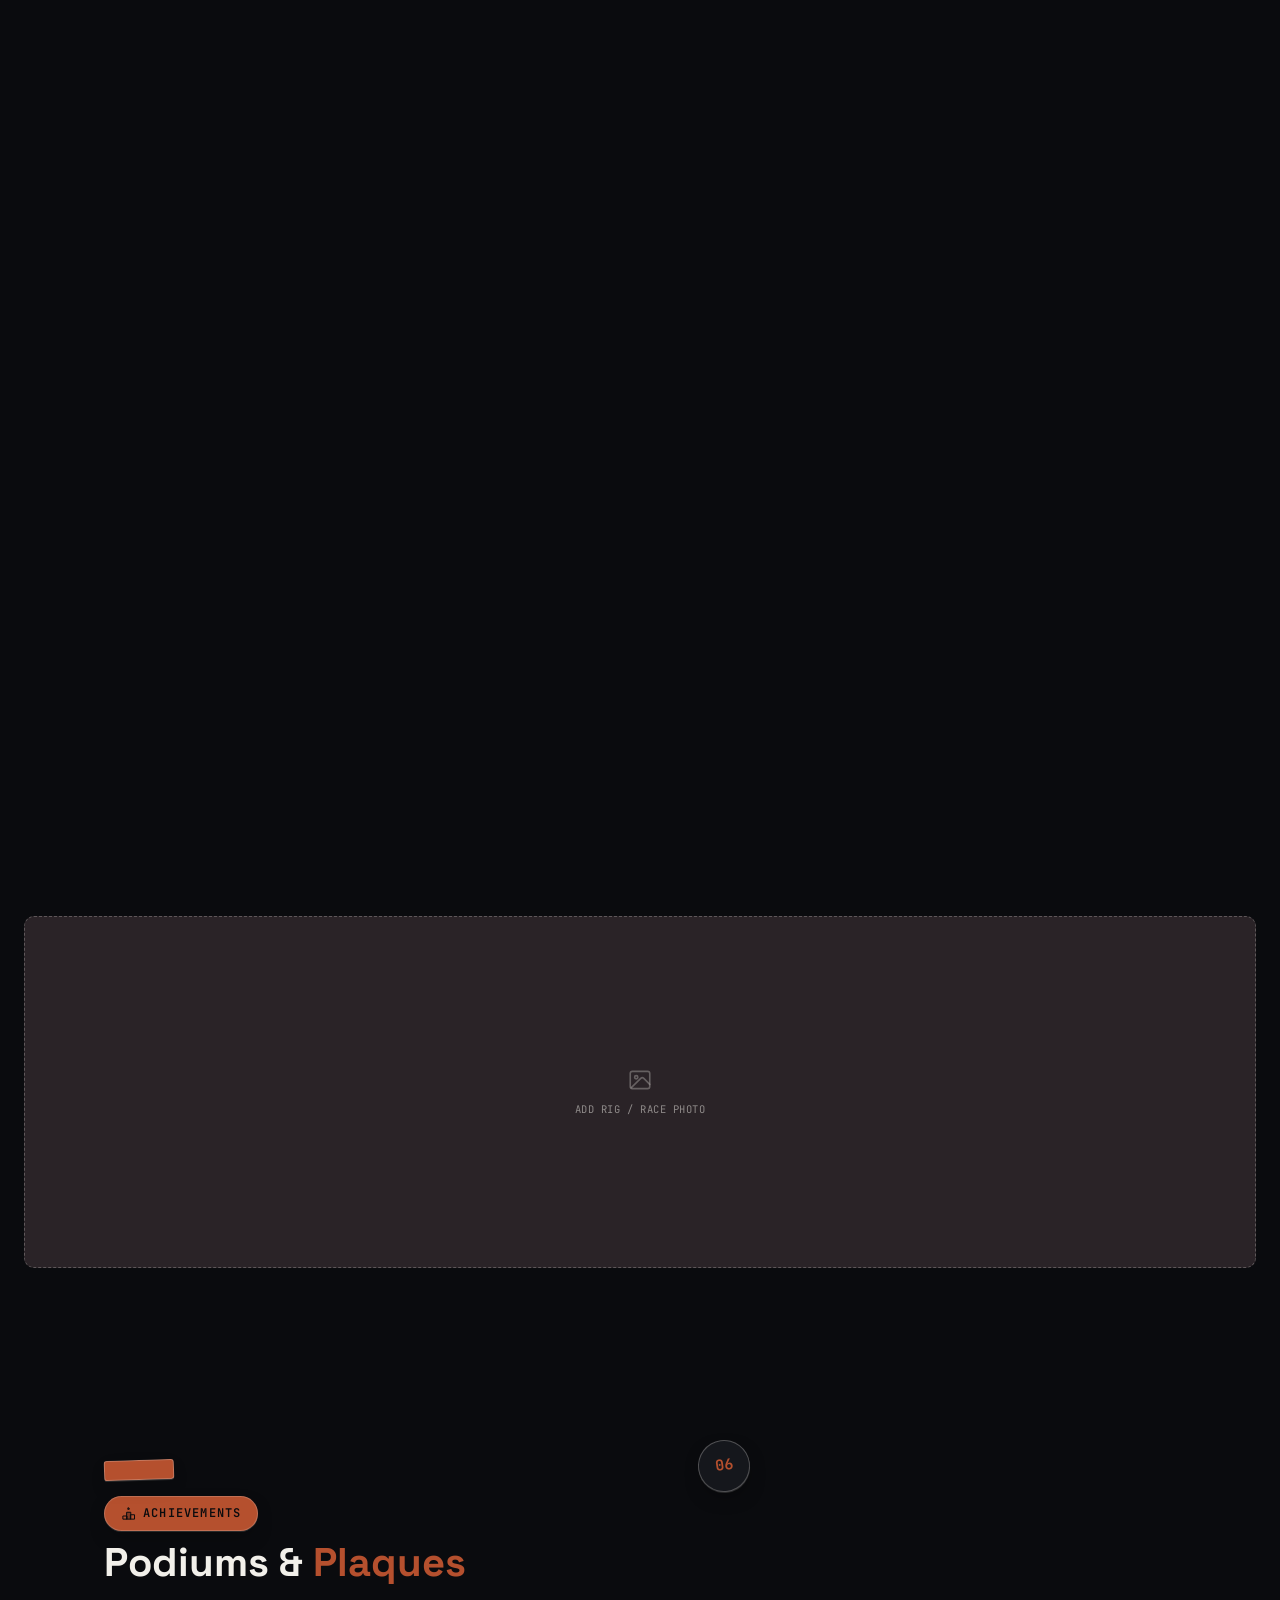
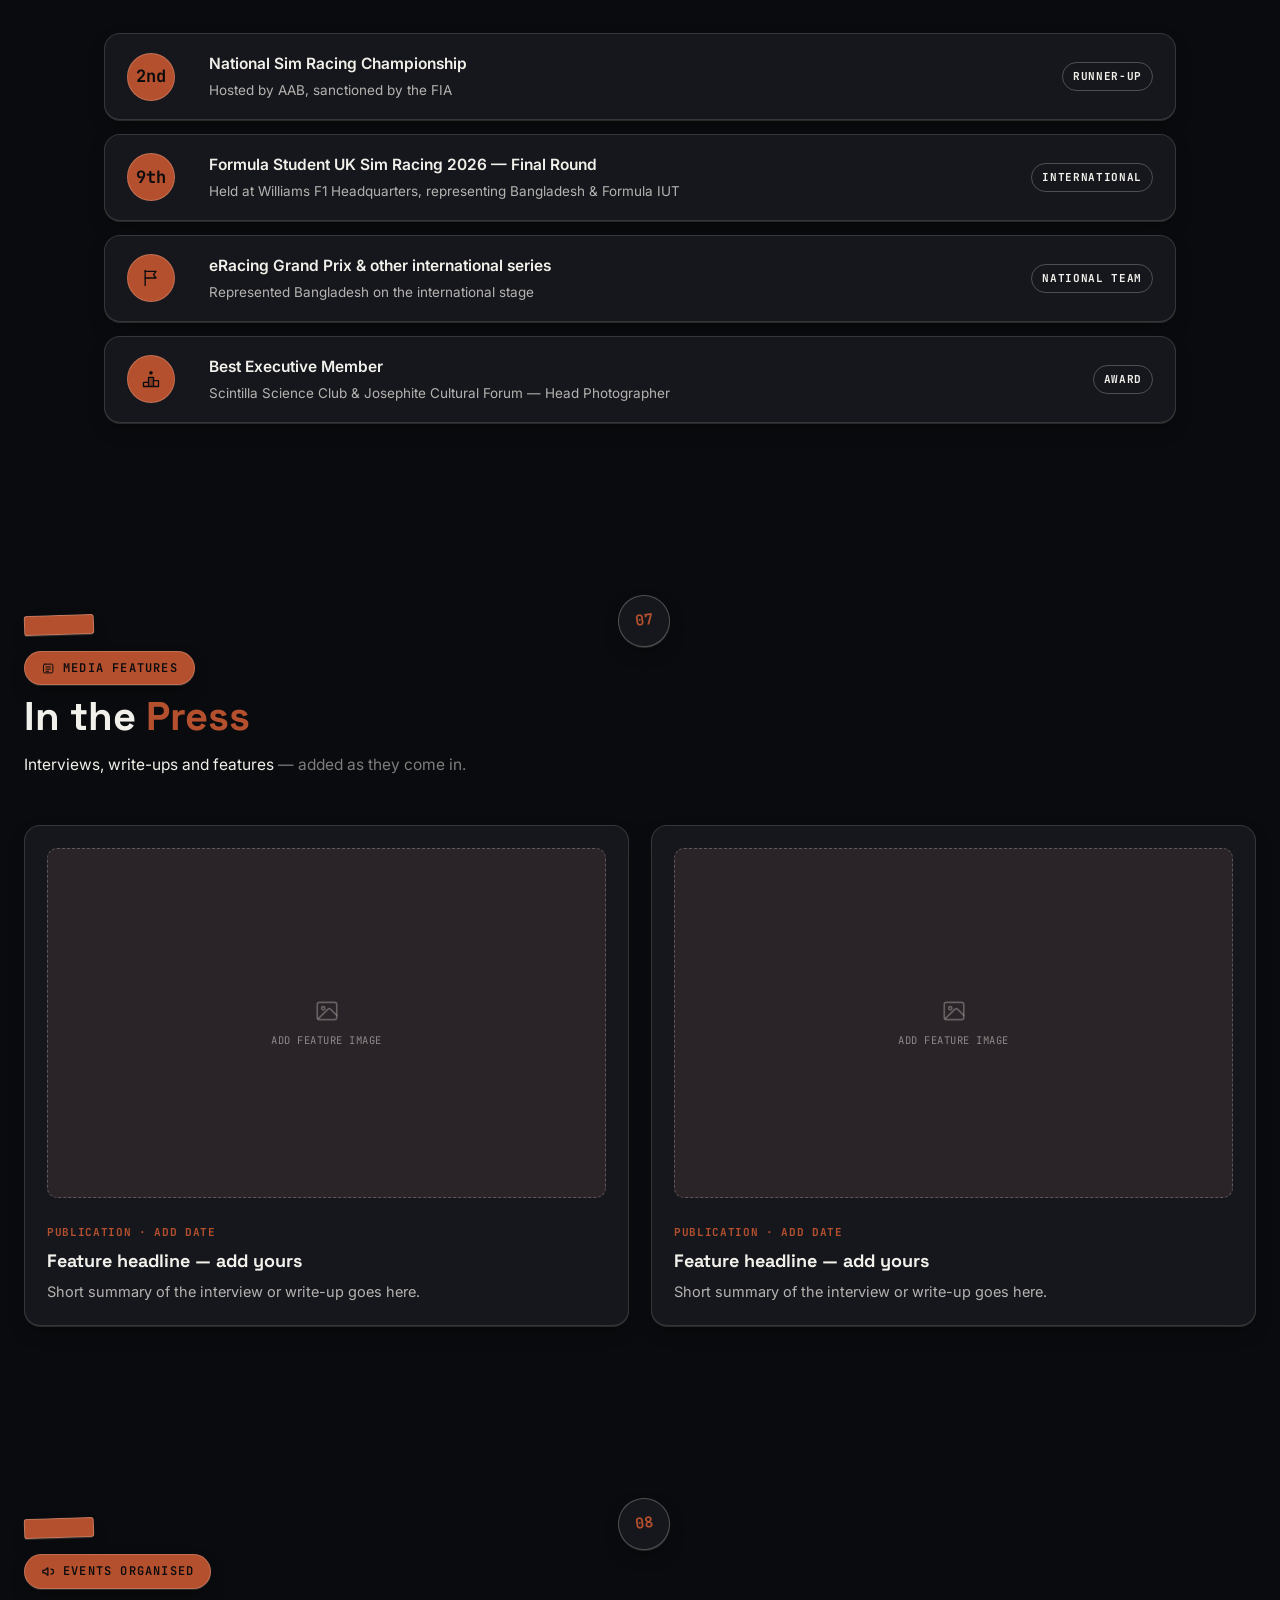
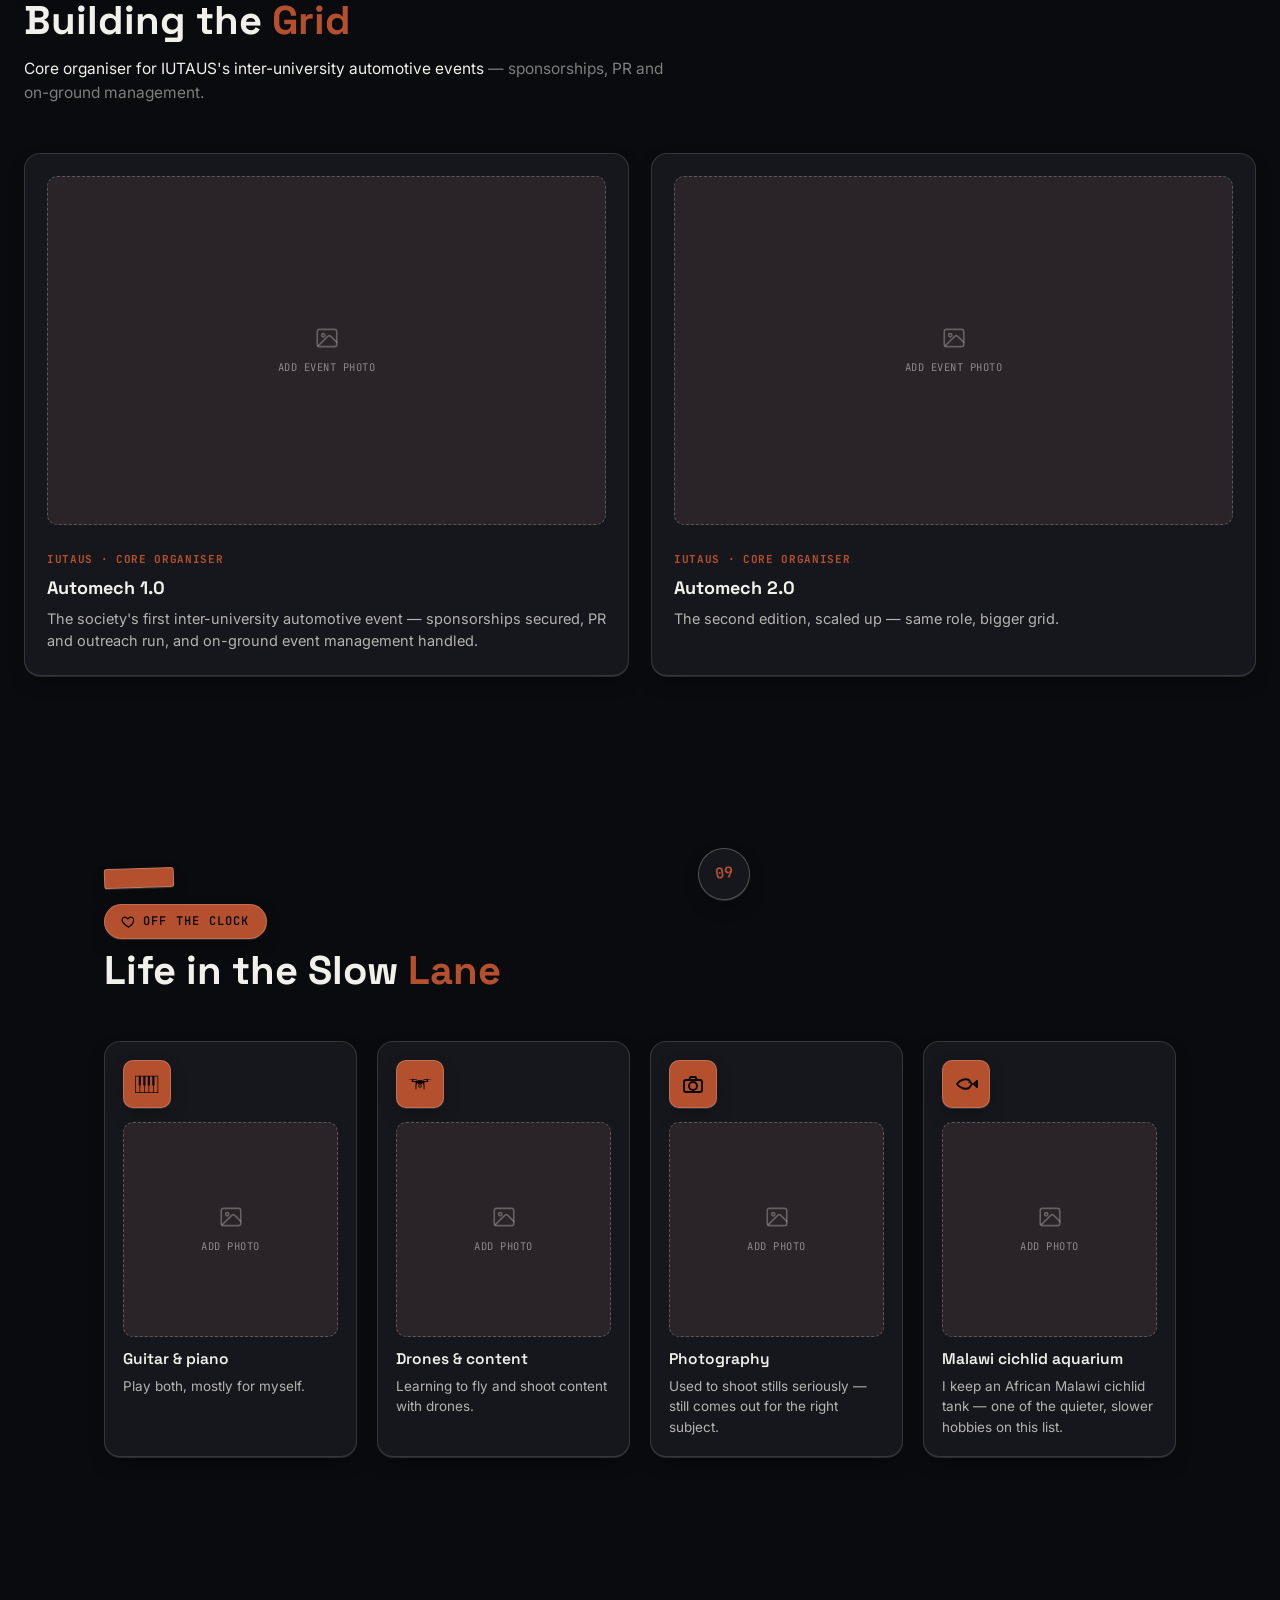
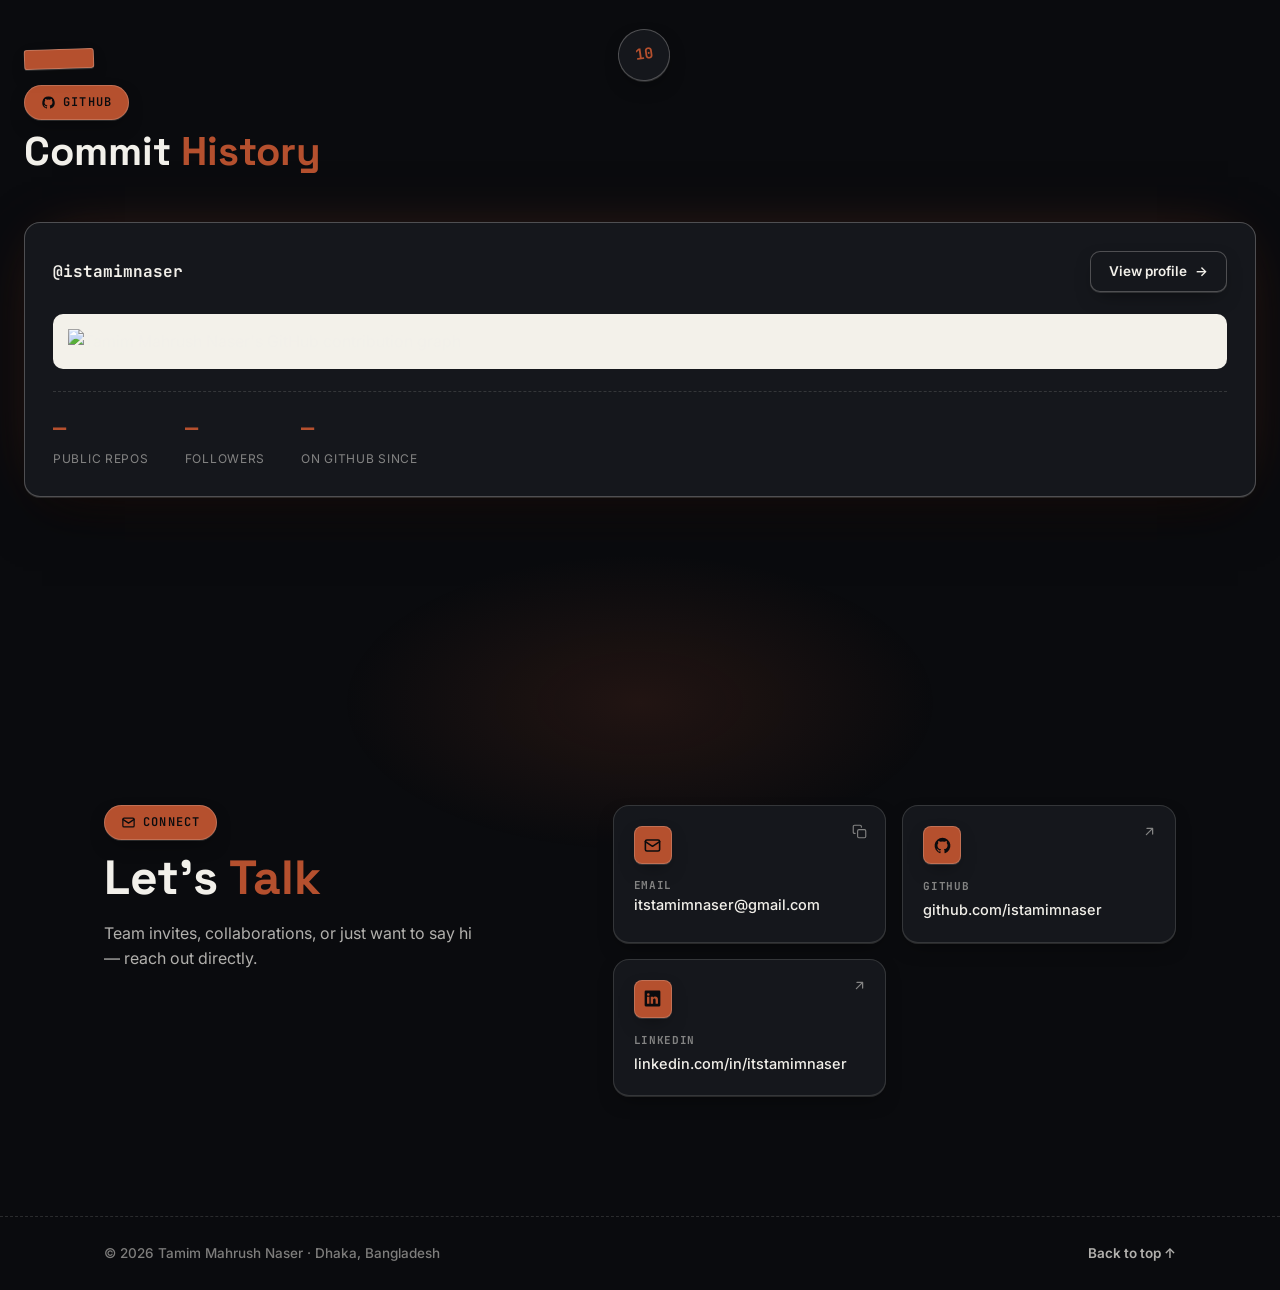
==== commit 27d5653e: "Bare Metal bento layout + 3 real hardware projects - Convert the Bare Metal (Hardware) sub-section t" ====
--- a/index.html
+++ b/index.html
@@ -485,30 +485,96 @@
         <h3>From Breadboard to <em class="accent">Dashboard</em></h3>
         <p class="section-sub">I design and build my own electronics<span class="fade-text"> — microcontroller firmware, wiring, CAN / serial data and enclosure fabrication, end to end.</span></p>
       </div>
-      <div class="proj-grid">
-        <div class="proj-card reveal">
-          <div class="photo-card photo-card--wide">
-            <svg><use href="#icon-image"/></svg>
-            <span>Add build photo</span>
-          </div>
-          <span class="proj-tag">Personal build</span>
-          <h3>Sim Rig Control Deck</h3>
-          <p>Custom button boxes, wired and fabricated from scratch — firmware, wiring loom and enclosure design.</p>
-        </div>
-        <div class="proj-card reveal">
-          <div class="photo-card photo-card--wide">
-            <svg><use href="#icon-image"/></svg>
-            <span>Add build photo</span>
-          </div>
-          <span class="proj-tag">Personal build</span>
-          <h3>Haptic &amp; Display Modules</h3>
-          <p>Dashboard screens and haptic feedback modules feeding live CAN / serial data into the rig.</p>
-        </div>
-        <div class="proj-card proj-card-more reveal">
-          <h3>More builds — coming soon</h3>
-          <p>More electronics builds are already in the works.</p>
-        </div>
-      </div>
+      <div class="proj-rows">
+        <article class="proj-row proj-row--featured reveal">
+          <div class="proj-row-top">
+            <span class="proj-row-num"></span>
+            <span class="proj-row-tag">Digital Logic Design</span>
+          </div>
+          <h3 class="proj-row-title">Among Us Reactor Task</h3>
+          <button type="button" class="proj-row-visual"
+            data-title="Among Us Reactor Task"
+            data-category="Digital Logic Design"
+            data-desc="A Proteus simulation of the Among Us reactor task, built entirely with digital logic design — no microcontroller or programming. Switches act as input, LEDs replay the sequence, and pure logic gates, counters and flip-flops validate the player's input. Built for our second semester project."
+            data-tags="Proteus,Digital Logic"
+            data-image="assets/projects/among-us-reactor-dld.png"
+            data-github="https://github.com/SMTEmon/Proteus_Project_Amoug_Us">
+            <div class="proj-row-teaser">
+              <p>The Among Us reactor mini-game, rebuilt with pure logic gates — zero code.</p>
+              <svg class="proj-row-link-icon"><use href="#icon-arrow"/></svg>
+            </div>
+            <div class="proj-row-media">
+              <div class="photo-card photo-card--wide photo-card--filled photo-card--contain">
+                <img src="assets/projects/among-us-reactor-dld.png" alt="Among Us Reactor Task Proteus schematic and control panel" />
+              </div>
+            </div>
+          </button>
+          <div class="proj-row-tags">
+            <span class="tech-tag-pill">Proteus</span>
+            <span class="tech-tag-pill">Digital Logic</span>
+          </div>
+        </article>
+
+        <article class="proj-row reveal">
+          <div class="proj-row-top">
+            <span class="proj-row-num"></span>
+            <span class="proj-row-tag">Sim Racing · Hardware</span>
+          </div>
+          <h3 class="proj-row-title">Sim Rig Button Box</h3>
+          <button type="button" class="proj-row-visual"
+            data-title="Sim Rig Button Box"
+            data-category="Sim Racing · Hardware"
+            data-desc="A custom button box for my sim rig, in a 3D-printed case — an 8x8 LED-matrix gear indicator, flag signal lights, and an RPM shift-light bar with a live spotter. Built on an Arduino Leonardo; works standalone or wired into SimHub. I've since built a few more for my sim racing community."
+            data-tags="Arduino Leonardo,C++,SimHub"
+            data-image="assets/projects/sim-rig-button-box.jpg"
+            data-github="https://github.com/istamimnaser/SimRacing-Button-Box-With-Display">
+            <div class="proj-row-teaser">
+              <p>Gear indicator, flag lights and an RPM shift-light bar for my sim rig — built on an Arduino Leonardo.</p>
+              <svg class="proj-row-link-icon"><use href="#icon-arrow"/></svg>
+            </div>
+            <div class="proj-row-media">
+              <div class="photo-card photo-card--wide photo-card--filled photo-card--align-low">
+                <img src="assets/projects/sim-rig-button-box.jpg" alt="Sim rig button box with gear LED matrix, flag lights and RPM bar" />
+              </div>
+            </div>
+          </button>
+          <div class="proj-row-tags">
+            <span class="tech-tag-pill">Arduino Leonardo</span>
+            <span class="tech-tag-pill">C++</span>
+            <span class="tech-tag-pill">SimHub</span>
+          </div>
+        </article>
+
+        <article class="proj-row reveal">
+          <div class="proj-row-top">
+            <span class="proj-row-num"></span>
+            <span class="proj-row-tag">Embedded · Robotics</span>
+          </div>
+          <h3 class="proj-row-title">Robo Soccer</h3>
+          <button type="button" class="proj-row-visual"
+            data-title="Robo Soccer"
+            data-category="Embedded · Robotics"
+            data-desc="A two-motor soccer-playing robot car controlled over PWM by an ESP32, coded and flashed by hand for our second semester electronics project."
+            data-tags="ESP32,C++,PWM"
+            data-image="assets/projects/robo-soccer.jpg">
+            <div class="proj-row-teaser">
+              <p>An ESP32-controlled soccer robot, built for our second semester electronics project.</p>
+              <svg class="proj-row-link-icon"><use href="#icon-arrow"/></svg>
+            </div>
+            <div class="proj-row-media">
+              <div class="photo-card photo-card--wide photo-card--filled photo-card--align-bottom">
+                <img src="assets/projects/robo-soccer.jpg" alt="Robo Soccer ESP32 robot with motor wiring and Arduino IDE code" />
+              </div>
+            </div>
+          </button>
+          <div class="proj-row-tags">
+            <span class="tech-tag-pill">ESP32</span>
+            <span class="tech-tag-pill">C++</span>
+            <span class="tech-tag-pill">PWM</span>
+          </div>
+        </article>
+      </div>
+      <p class="section-sub" style="margin-top:24px;">More electronics builds are already in the works.</p>
     </div>
   </section>
 
@@ -848,7 +914,6 @@
       <div class="pm-tags" id="pm-tags"></div>
       <div class="project-modal-links">
         <a id="pm-live" class="btn btn-signal" target="_blank" rel="noopener" hidden>View Project <span class="arr">→</span></a>
-        <span id="pm-soon" class="btn-disabled" hidden>Coming soon</span>
         <a id="pm-github" class="btn btn-ghost" target="_blank" rel="noopener">View on GitHub <span class="arr">→</span></a>
       </div>
     </div>
--- a/css/style.css
+++ b/css/style.css
@@ -617,6 +617,14 @@
   transform-origin: 50% 42%;
   display: block;
 }
+/* For composite/wide images where nothing should be cropped out (e.g. a
+   side-by-side schematic + hardware photo) — shows the whole image
+   letterboxed instead of cover-cropping the edges away. */
+.photo-card--contain img { object-fit: contain; transform: none; object-position: center; }
+/* Nudge the crop window toward the bottom of a tall source photo (e.g. a
+   portrait shot where the interesting part sits lower in the frame). */
+.photo-card--align-bottom img { object-position: 50% 88%; transform-origin: 50% 88%; }
+.photo-card--align-low img { object-position: 50% 28%; transform-origin: 50% 28%; }
 .photo-card svg { width: 26px; height: 26px; opacity: 0.6; }
 .photo-card span {
   font-family: var(--font-mono);
@@ -984,26 +992,13 @@
 .project-modal-close svg { width: 16px; height: 16px; }
 .project-modal-media { aspect-ratio: 16 / 9; }
 .project-modal-media .photo-card { margin: 0; border: none; border-radius: 0; height: 100%; }
-.project-modal-media img { width: 100%; height: 100%; object-fit: cover; display: block; }
+.project-modal-media img { width: 100%; height: 100%; object-fit: contain; background: var(--bg-soft); display: block; }
 .project-modal-body { padding: 28px; }
 .pm-top { display: flex; align-items: center; gap: 12px; margin-bottom: 12px; }
 #pm-num::before { content: none; } /* JS sets the number directly; the .proj-rows counter isn't in scope here */
 .project-modal-body p { color: var(--ink-70); font-size: 15px; margin-top: 14px; line-height: 1.6; }
 .pm-tags { display: flex; flex-wrap: wrap; gap: 8px; margin-top: 18px; }
 .project-modal-links { display: flex; align-items: center; gap: 14px; margin-top: 22px; flex-wrap: wrap; }
-.btn-disabled {
-  display: inline-flex;
-  align-items: center;
-  gap: 8px;
-  padding: 12px 24px;
-  border-radius: var(--radius-sm);
-  font-size: 14.5px;
-  font-weight: 600;
-  color: var(--ink-50);
-  background: var(--bg-soft);
-  border: 1px solid var(--line);
-  cursor: default;
-}
 
 /* ===================== Skills / stack ===================== */
 .tech-marquees {
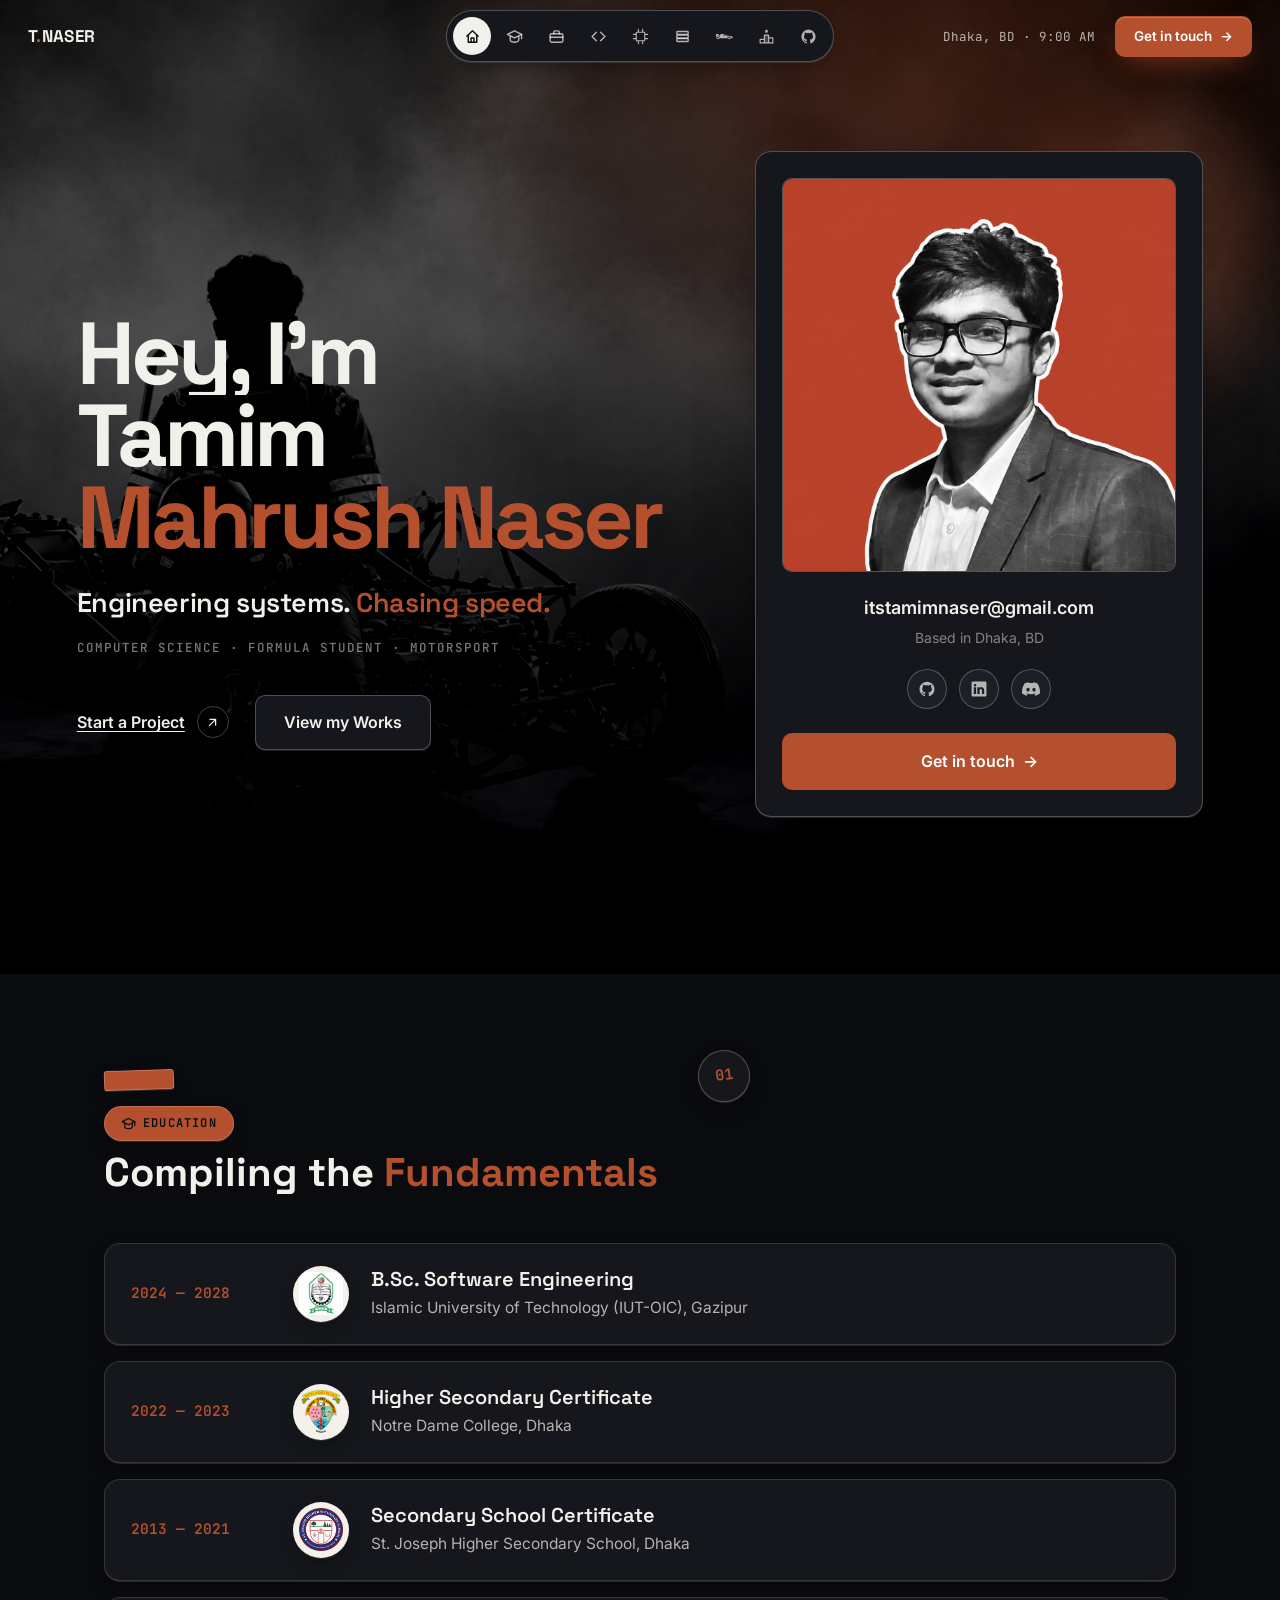
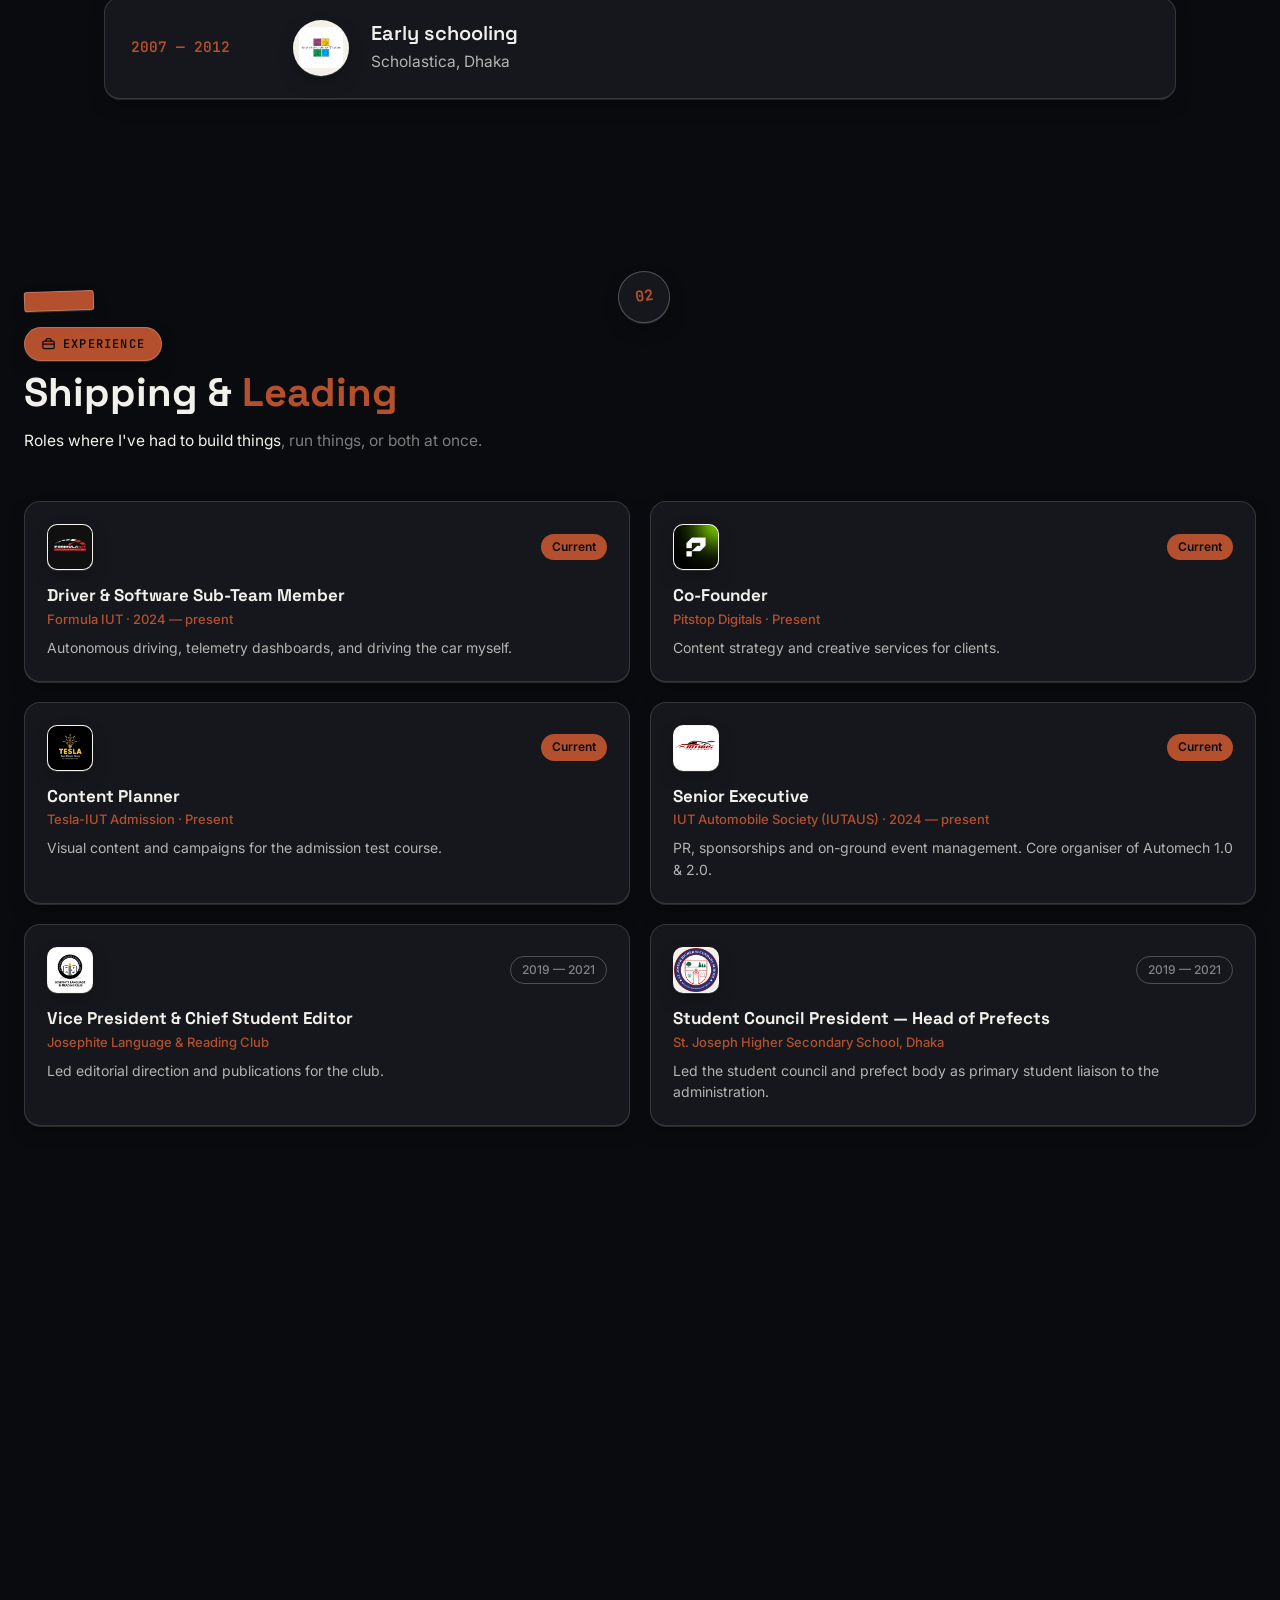
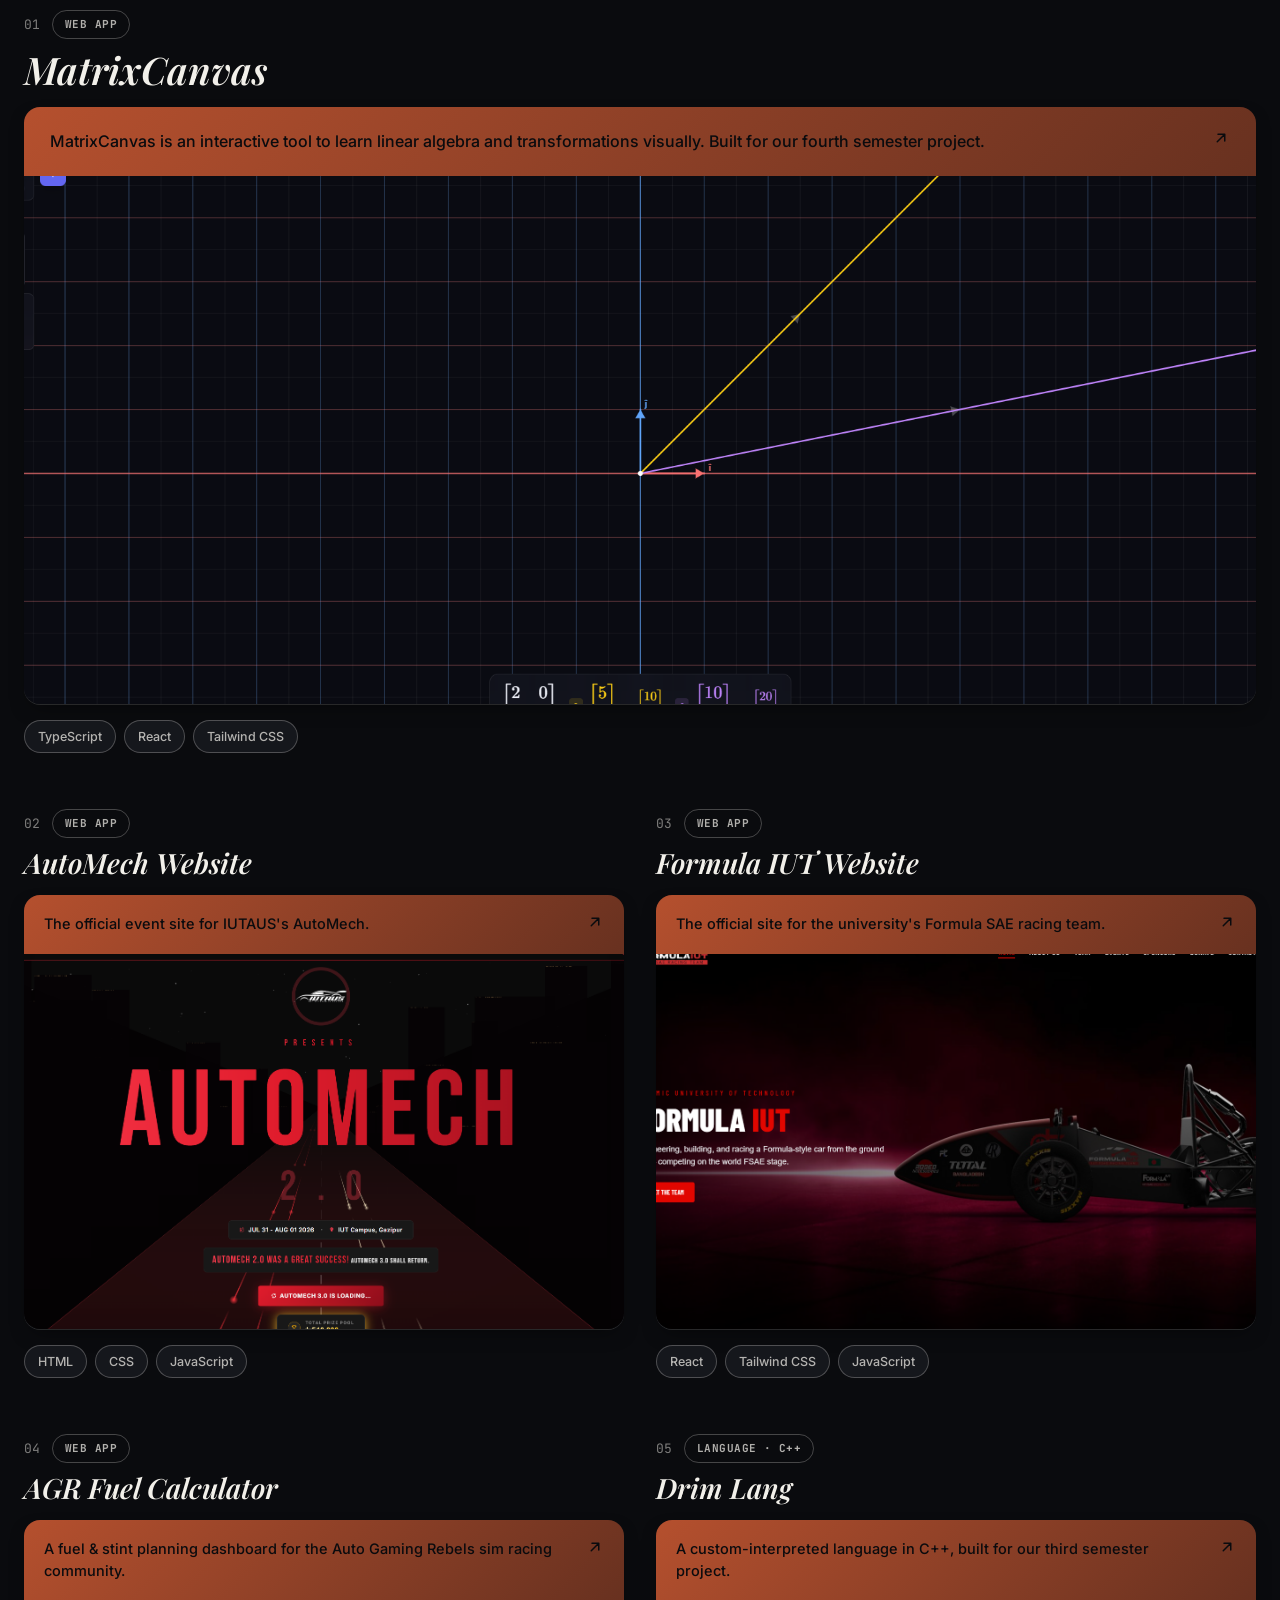
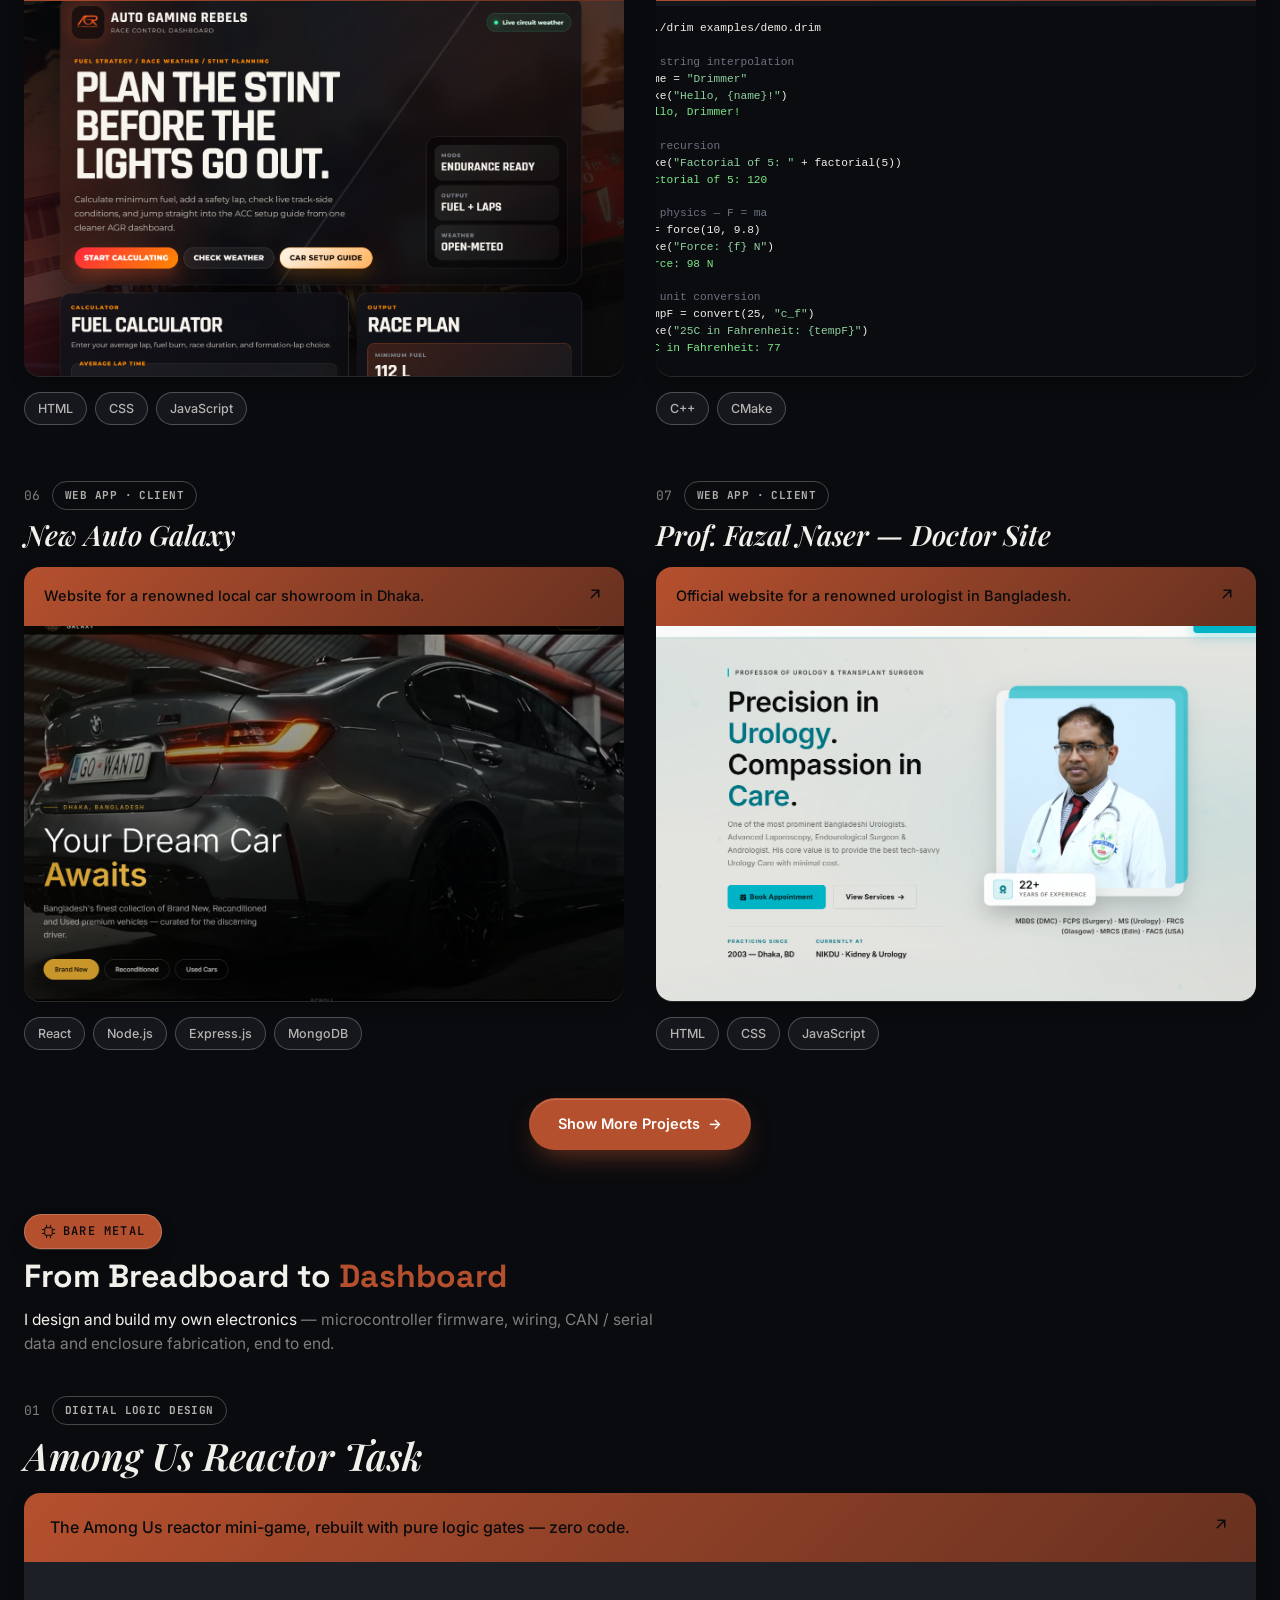
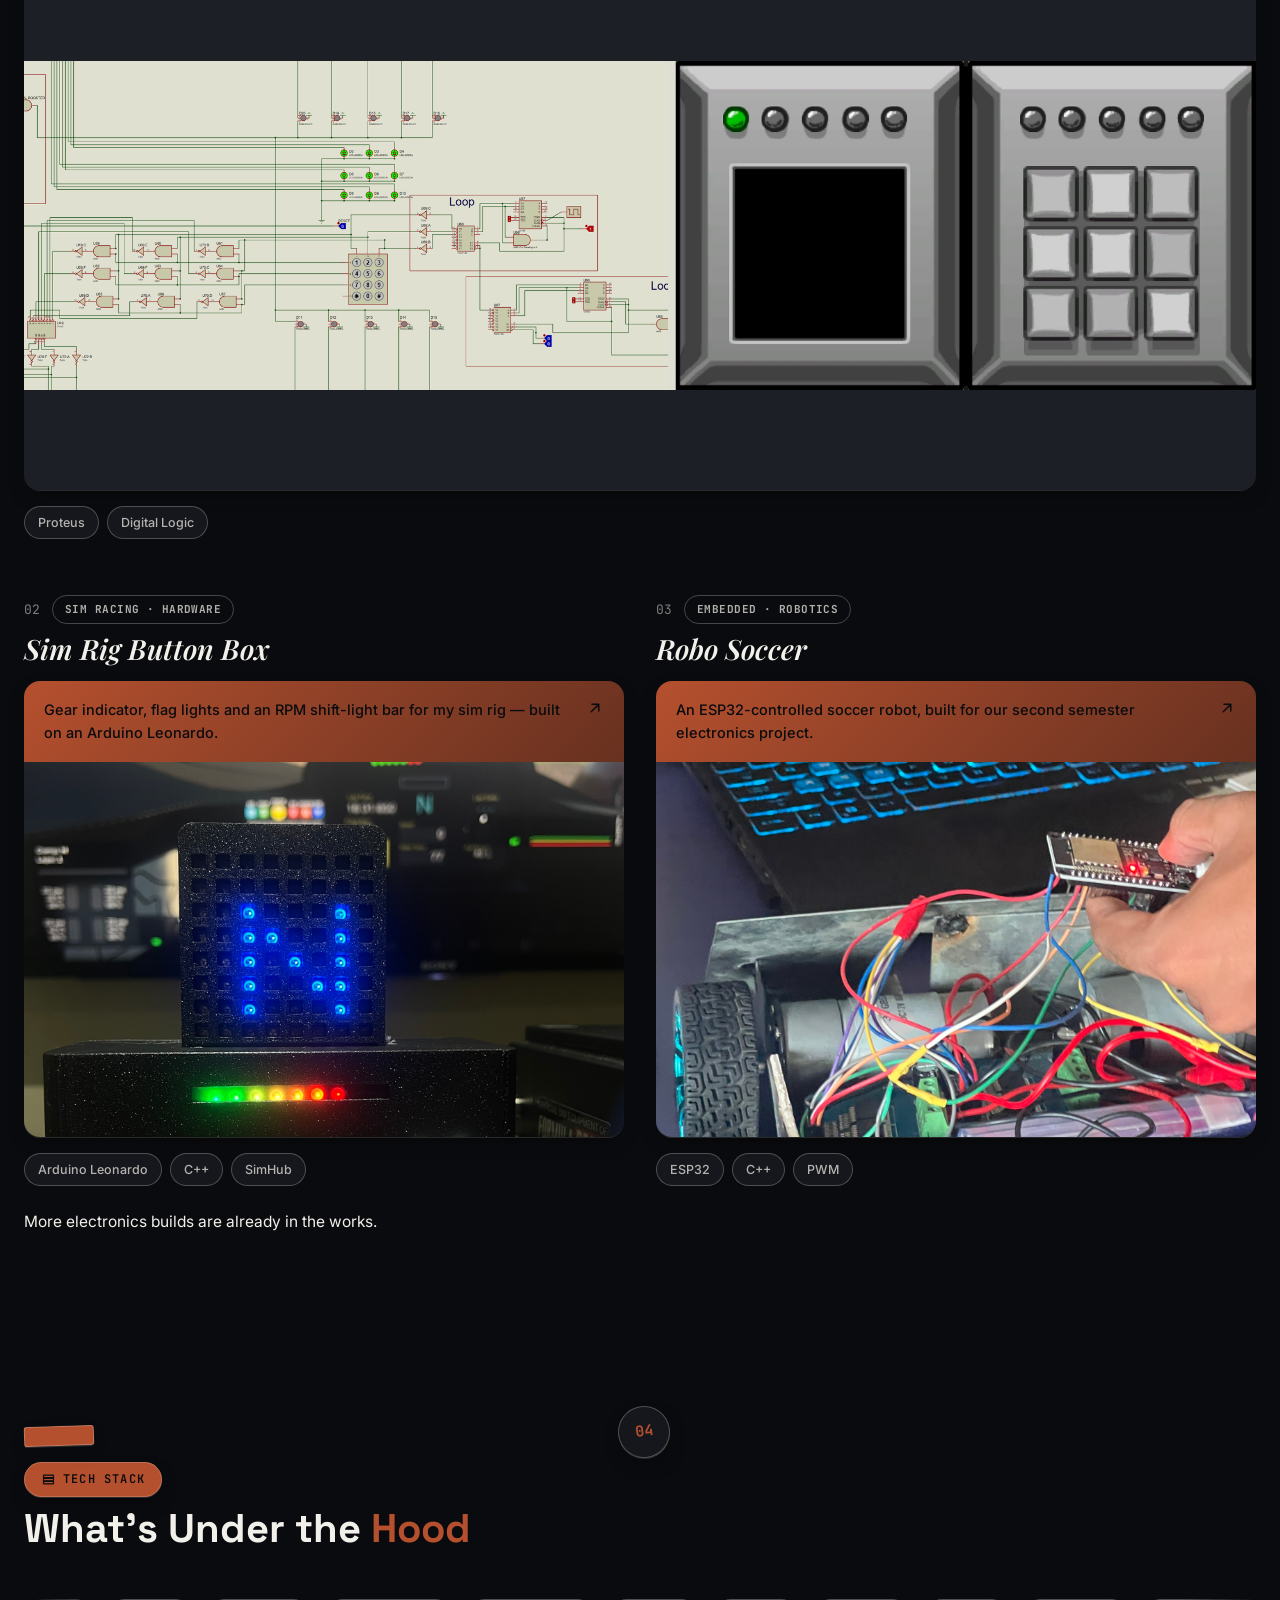
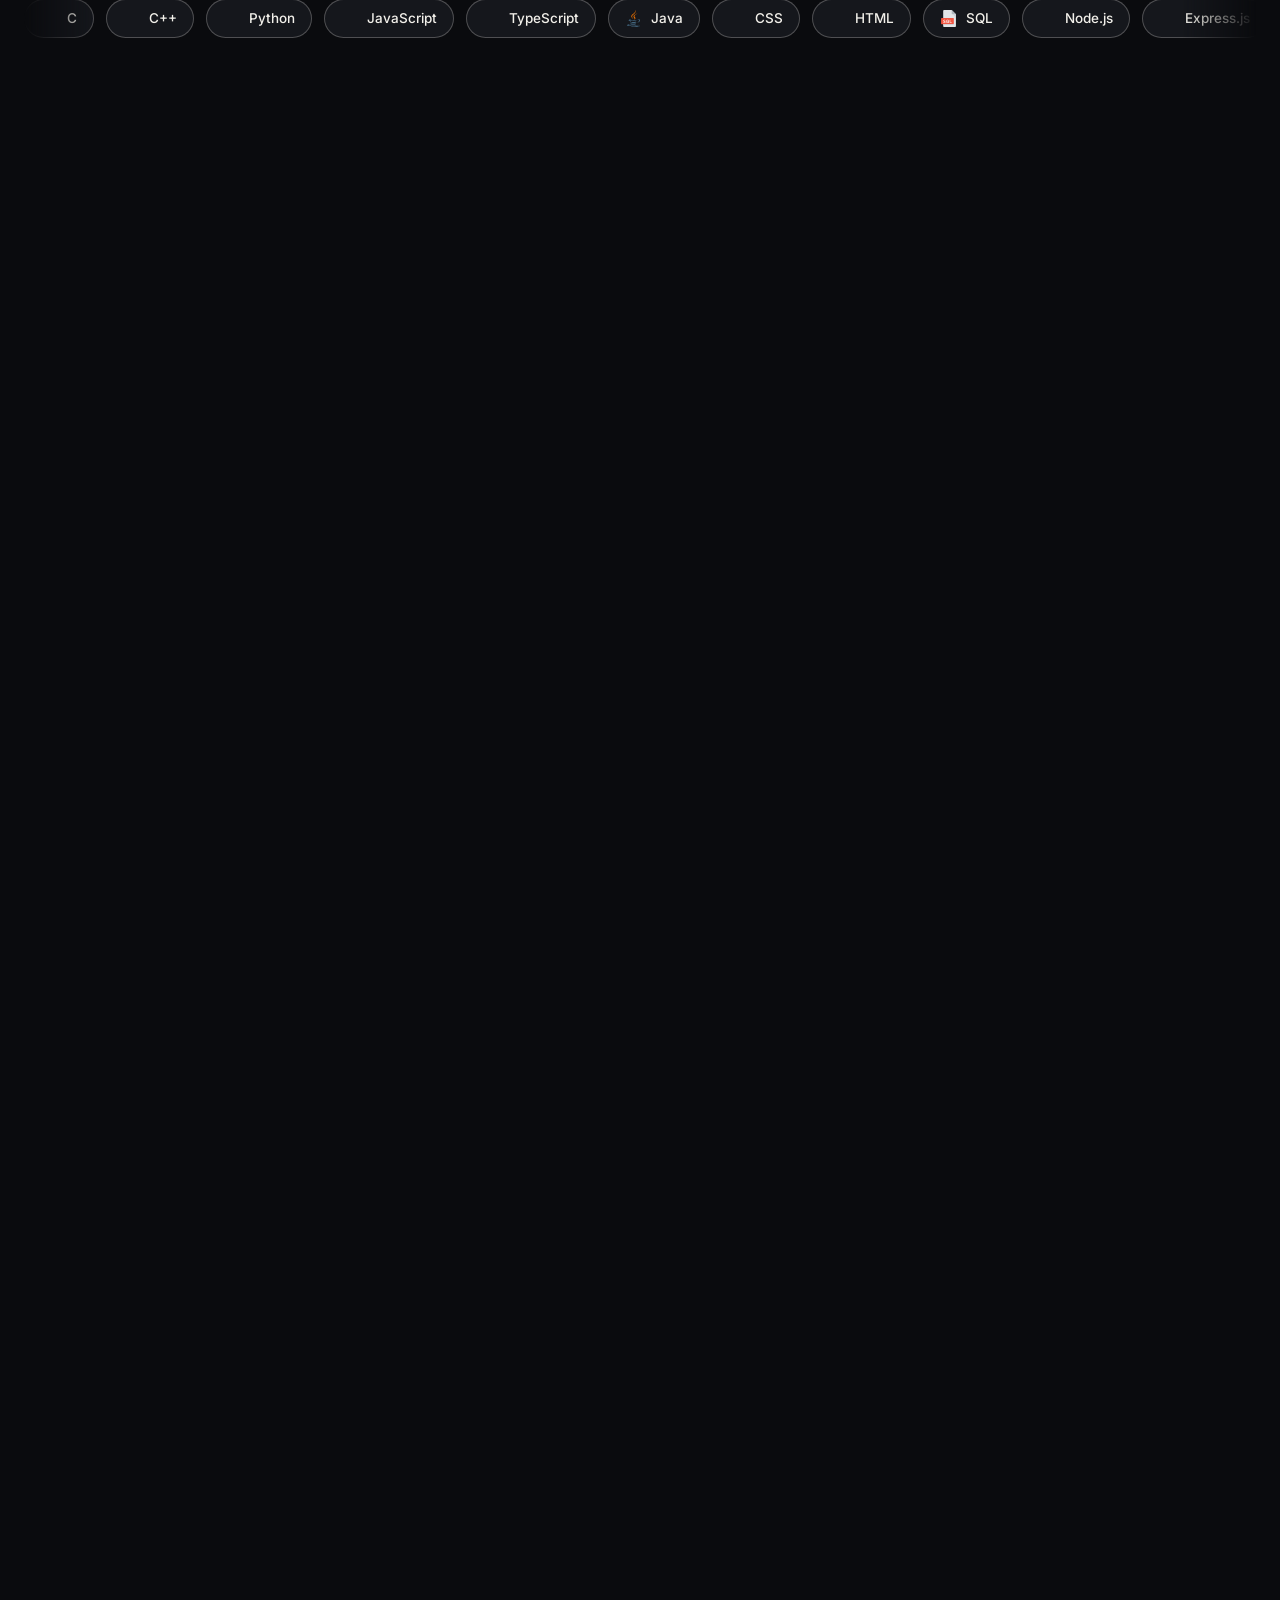
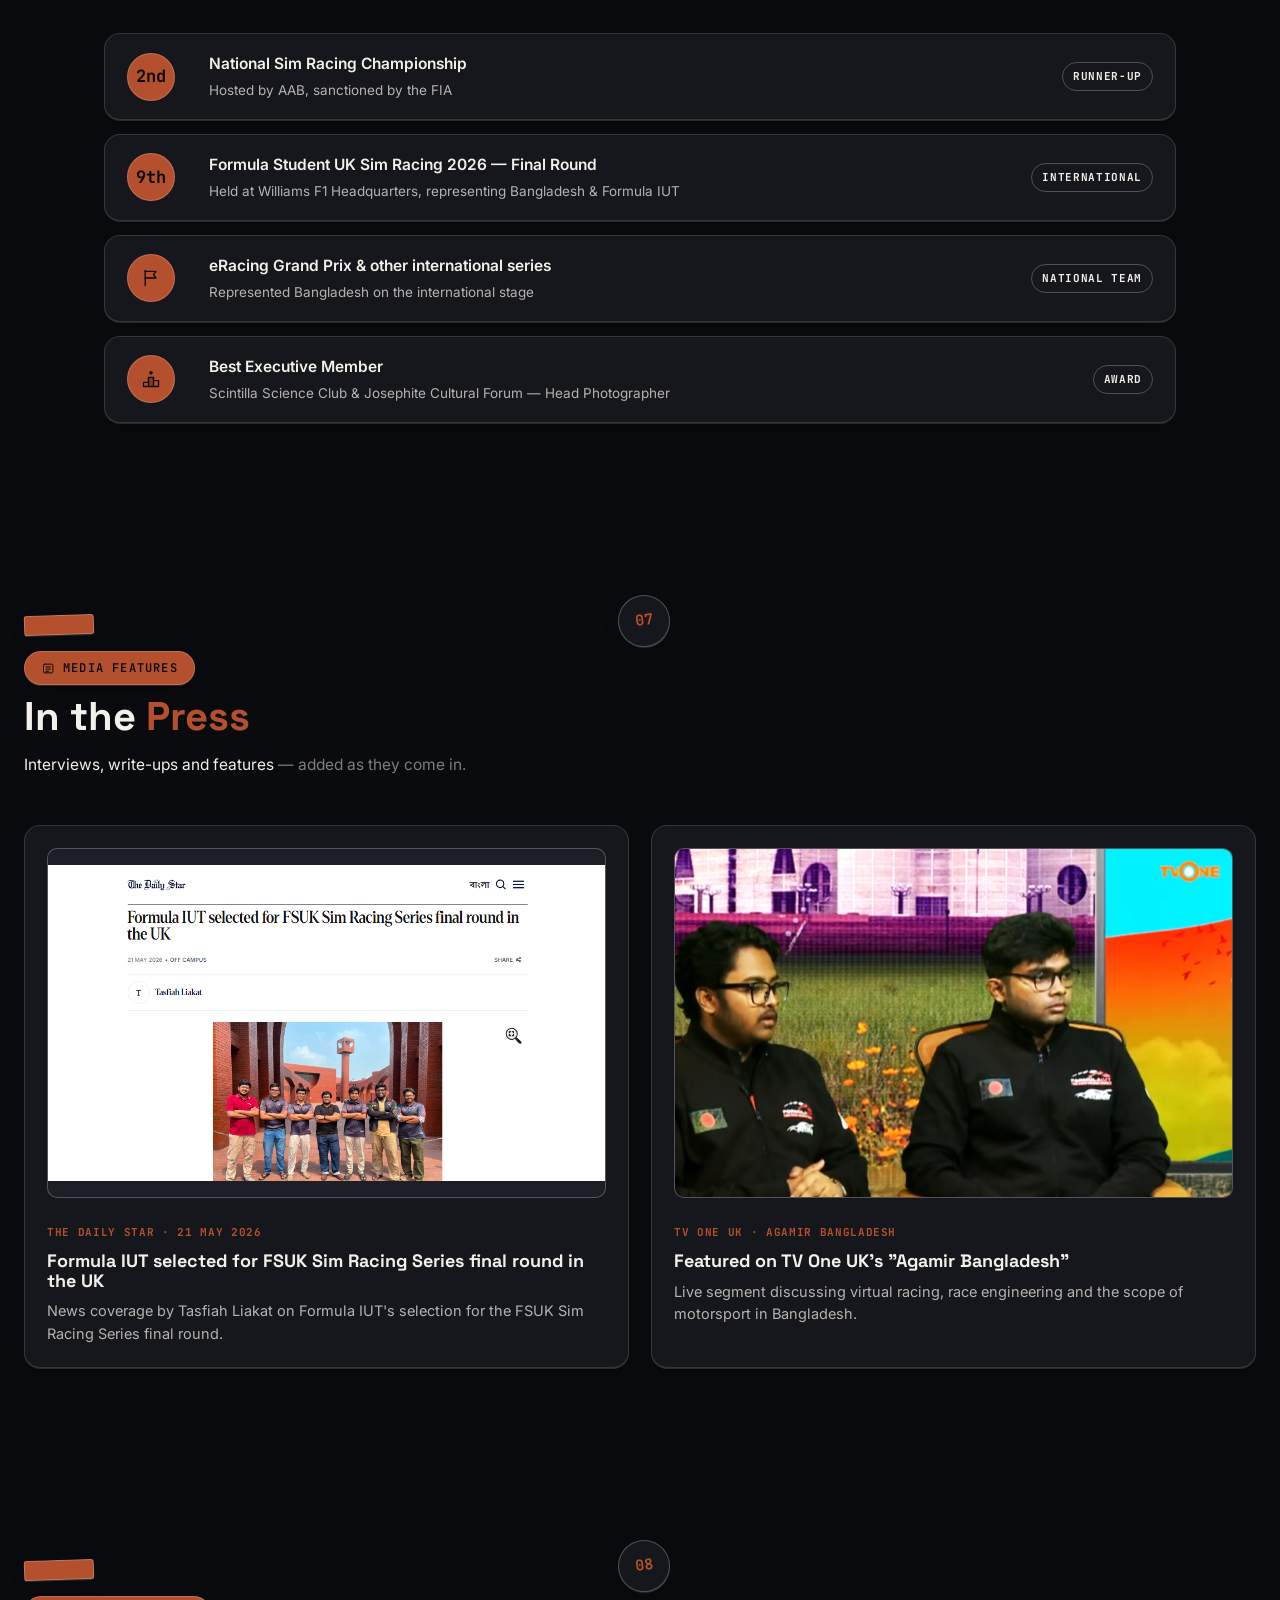
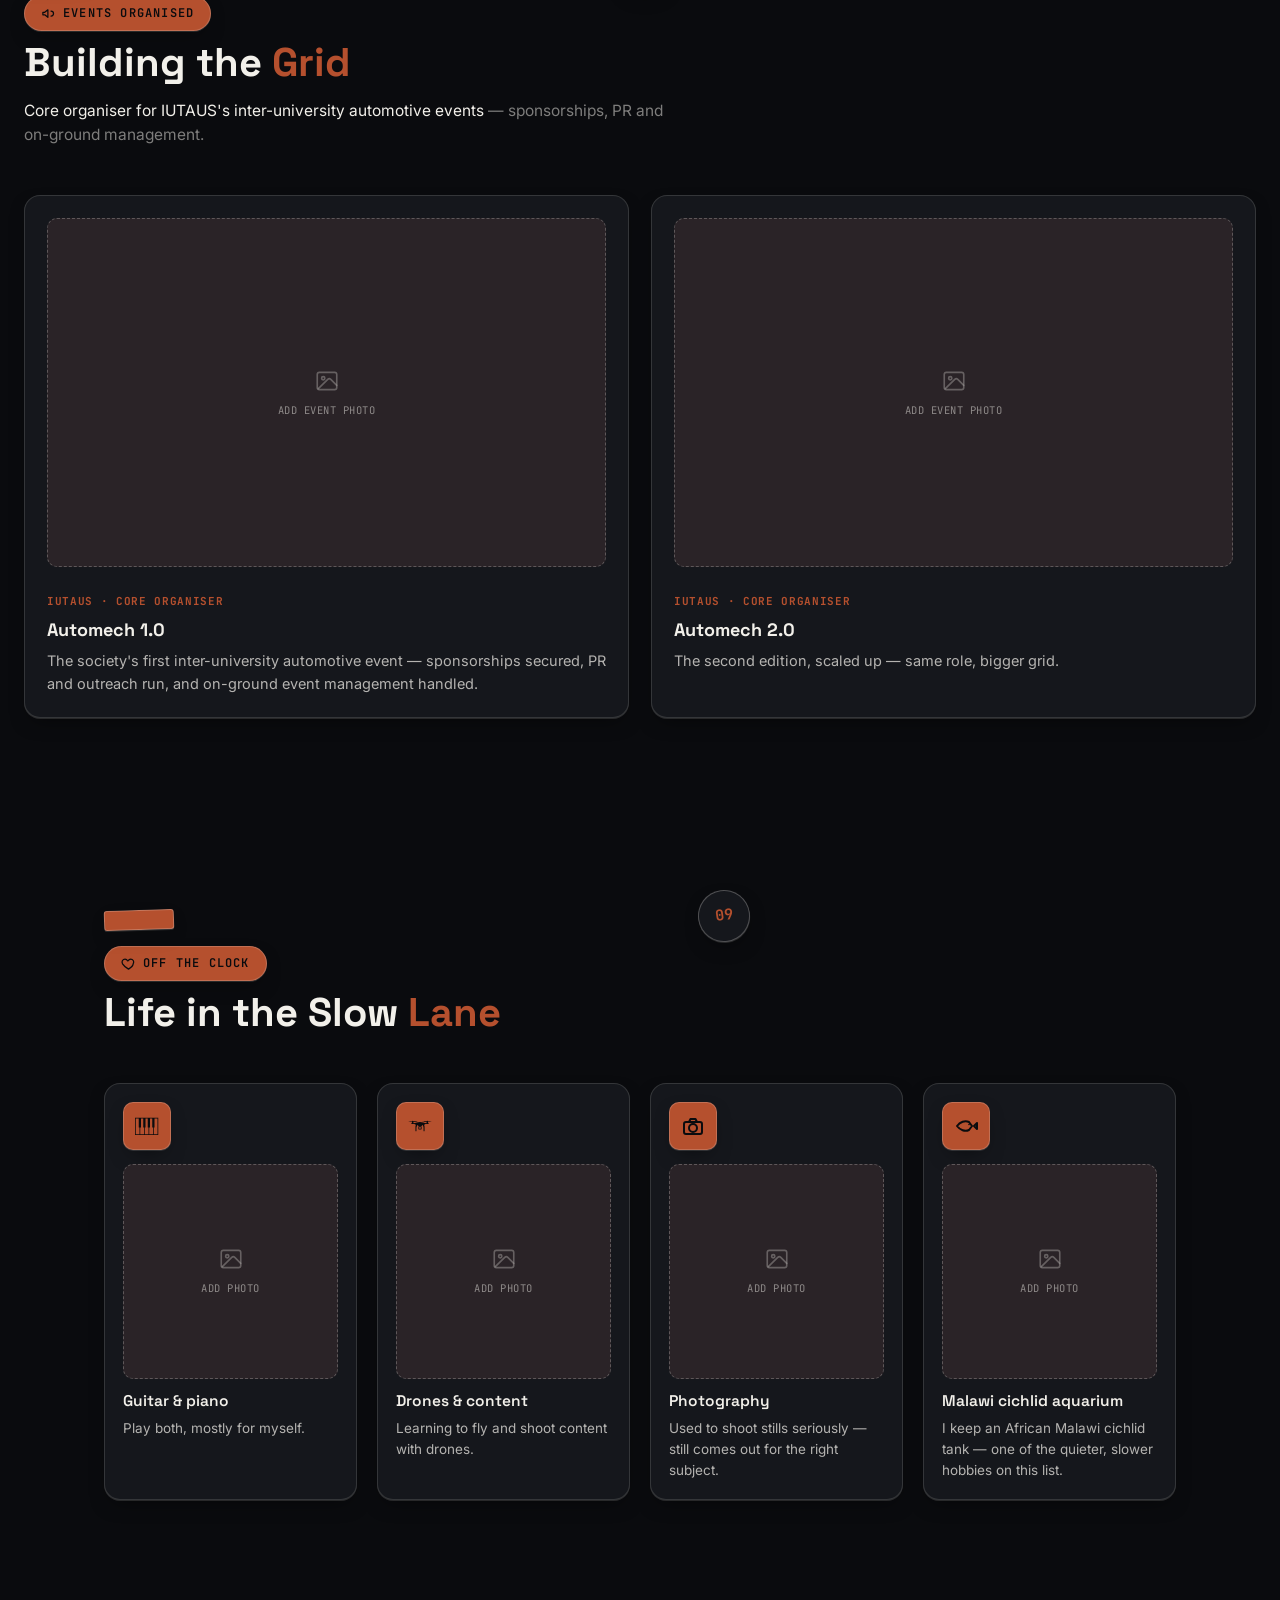
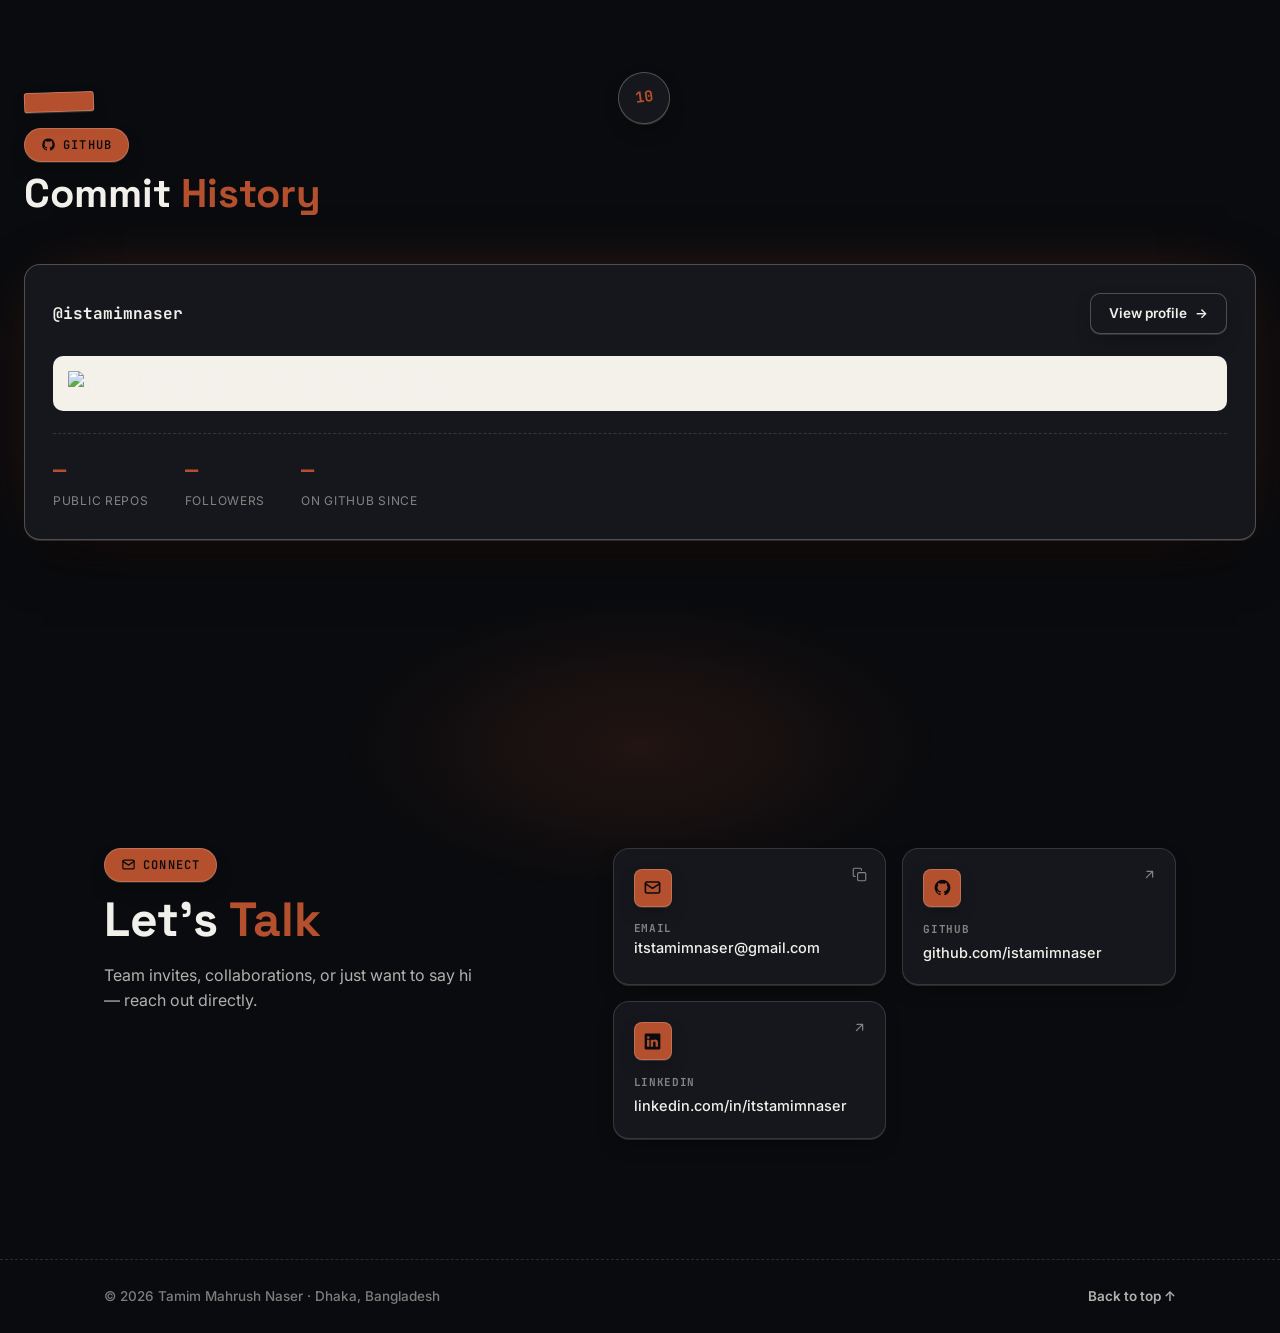
==== commit e8a51b78: "Add real Media Features: Daily Star and TV One UK coverage Co-Authored-By: Claude Sonnet 5 <noreply@" ====
--- a/index.html
+++ b/index.html
@@ -740,22 +740,20 @@
     </div>
     <div class="proj-grid proj-grid-2">
       <div class="proj-card reveal">
-        <div class="photo-card photo-card--wide">
-          <svg><use href="#icon-image"/></svg>
-          <span>Add feature image</span>
-        </div>
-        <span class="proj-tag">Publication · Add date</span>
-        <h3>Feature headline — add yours</h3>
-        <p>Short summary of the interview or write-up goes here.</p>
+        <div class="photo-card photo-card--wide photo-card--filled photo-card--contain">
+          <img src="assets/projects/daily-star-formula-iut.png" alt="The Daily Star article: Formula IUT selected for FSUK Sim Racing Series final round in the UK" />
+        </div>
+        <span class="proj-tag">The Daily Star · 21 May 2026</span>
+        <h3>Formula IUT selected for FSUK Sim Racing Series final round in the UK</h3>
+        <p>News coverage by Tasfiah Liakat on Formula IUT's selection for the FSUK Sim Racing Series final round.</p>
       </div>
       <div class="proj-card reveal">
-        <div class="photo-card photo-card--wide">
-          <svg><use href="#icon-image"/></svg>
-          <span>Add feature image</span>
-        </div>
-        <span class="proj-tag">Publication · Add date</span>
-        <h3>Feature headline — add yours</h3>
-        <p>Short summary of the interview or write-up goes here.</p>
+        <div class="photo-card photo-card--wide photo-card--filled photo-card--align-right">
+          <img src="assets/projects/tvone-agamir-bangladesh.png" alt="TV One UK Agamir Bangladesh program appearance" />
+        </div>
+        <span class="proj-tag">TV One UK · Agamir Bangladesh</span>
+        <h3>Featured on TV One UK's "Agamir Bangladesh"</h3>
+        <p>Live segment discussing virtual racing, race engineering and the scope of motorsport in Bangladesh.</p>
       </div>
     </div>
   </section>
--- a/css/style.css
+++ b/css/style.css
@@ -625,6 +625,9 @@
    portrait shot where the interesting part sits lower in the frame). */
 .photo-card--align-bottom img { object-position: 50% 88%; transform-origin: 50% 88%; }
 .photo-card--align-low img { object-position: 50% 28%; transform-origin: 50% 28%; }
+/* Nudge the crop window sideways to keep a corner logo/watermark in frame. */
+.photo-card--align-left img { object-position: 15% 8%; transform-origin: 15% 8%; }
+.photo-card--align-right img { object-position: 85% 30%; transform-origin: 85% 30%; }
 .photo-card svg { width: 26px; height: 26px; opacity: 0.6; }
 .photo-card span {
   font-family: var(--font-mono);
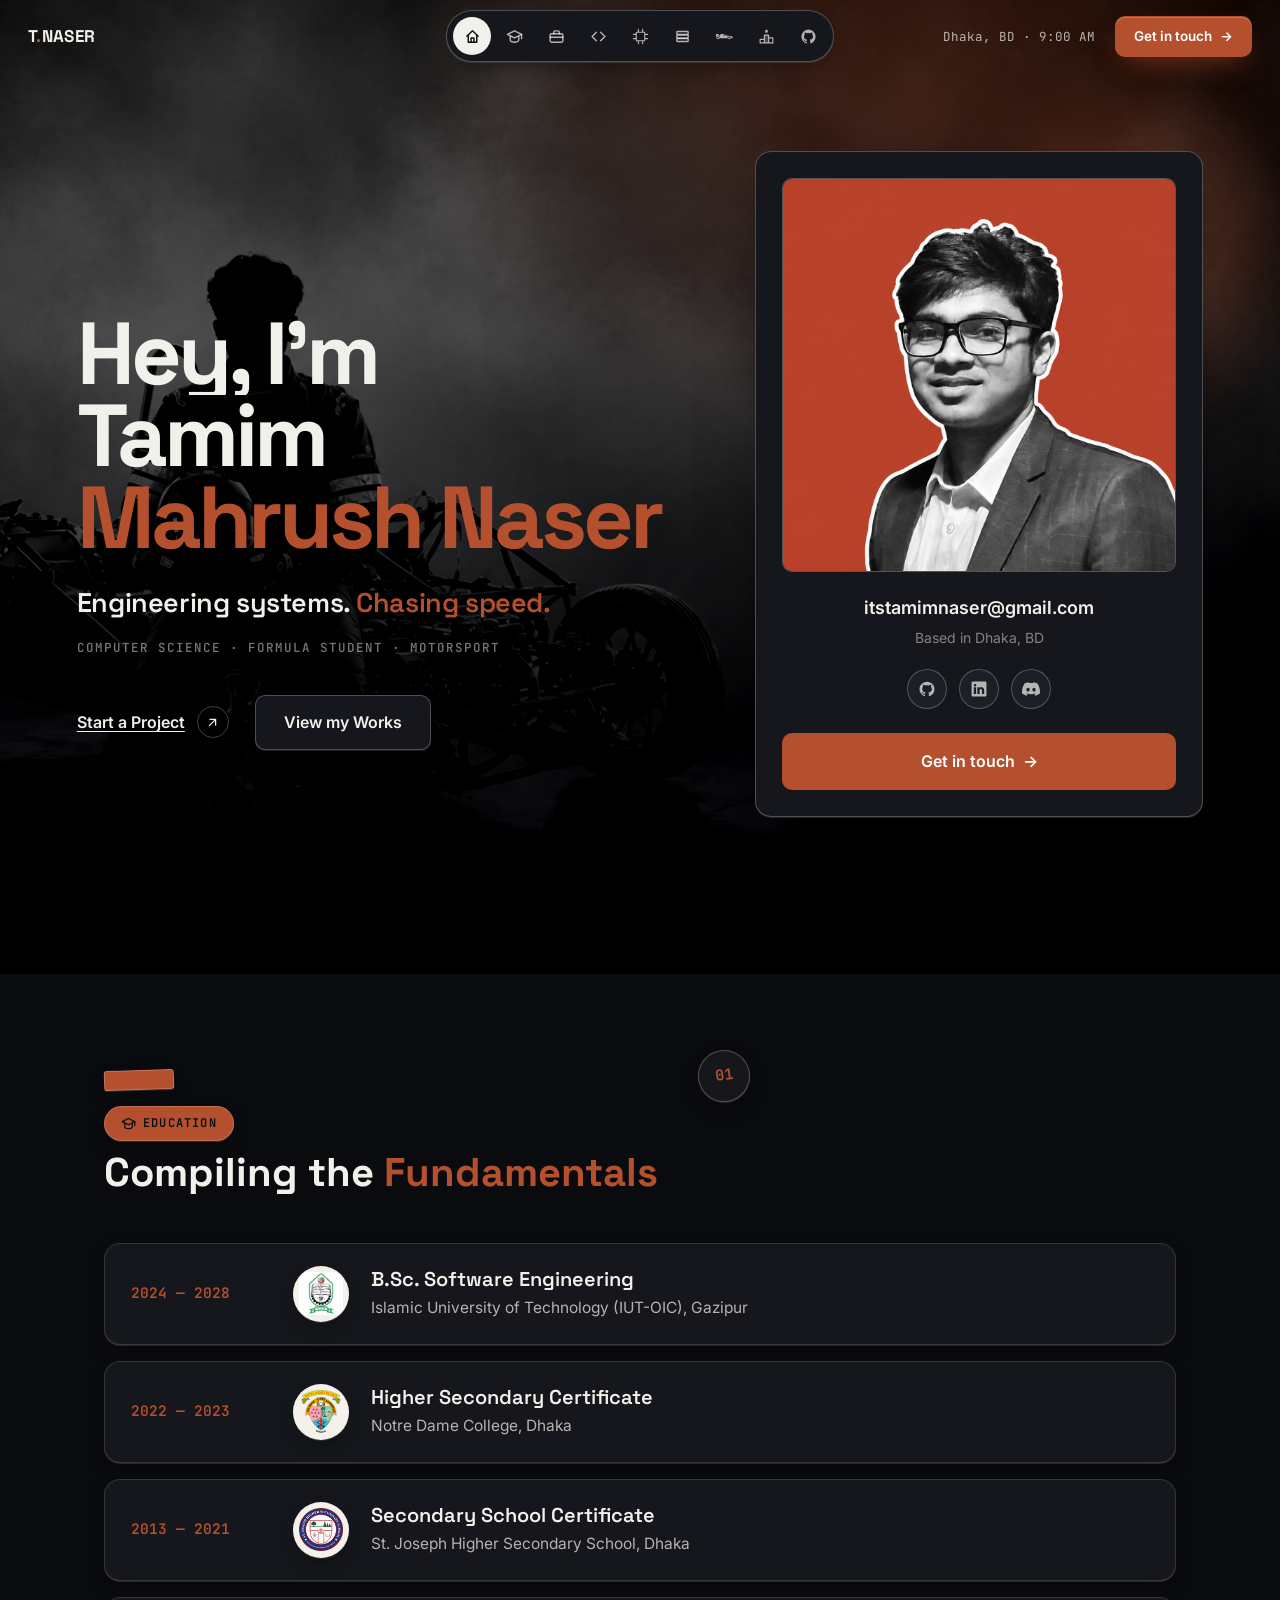
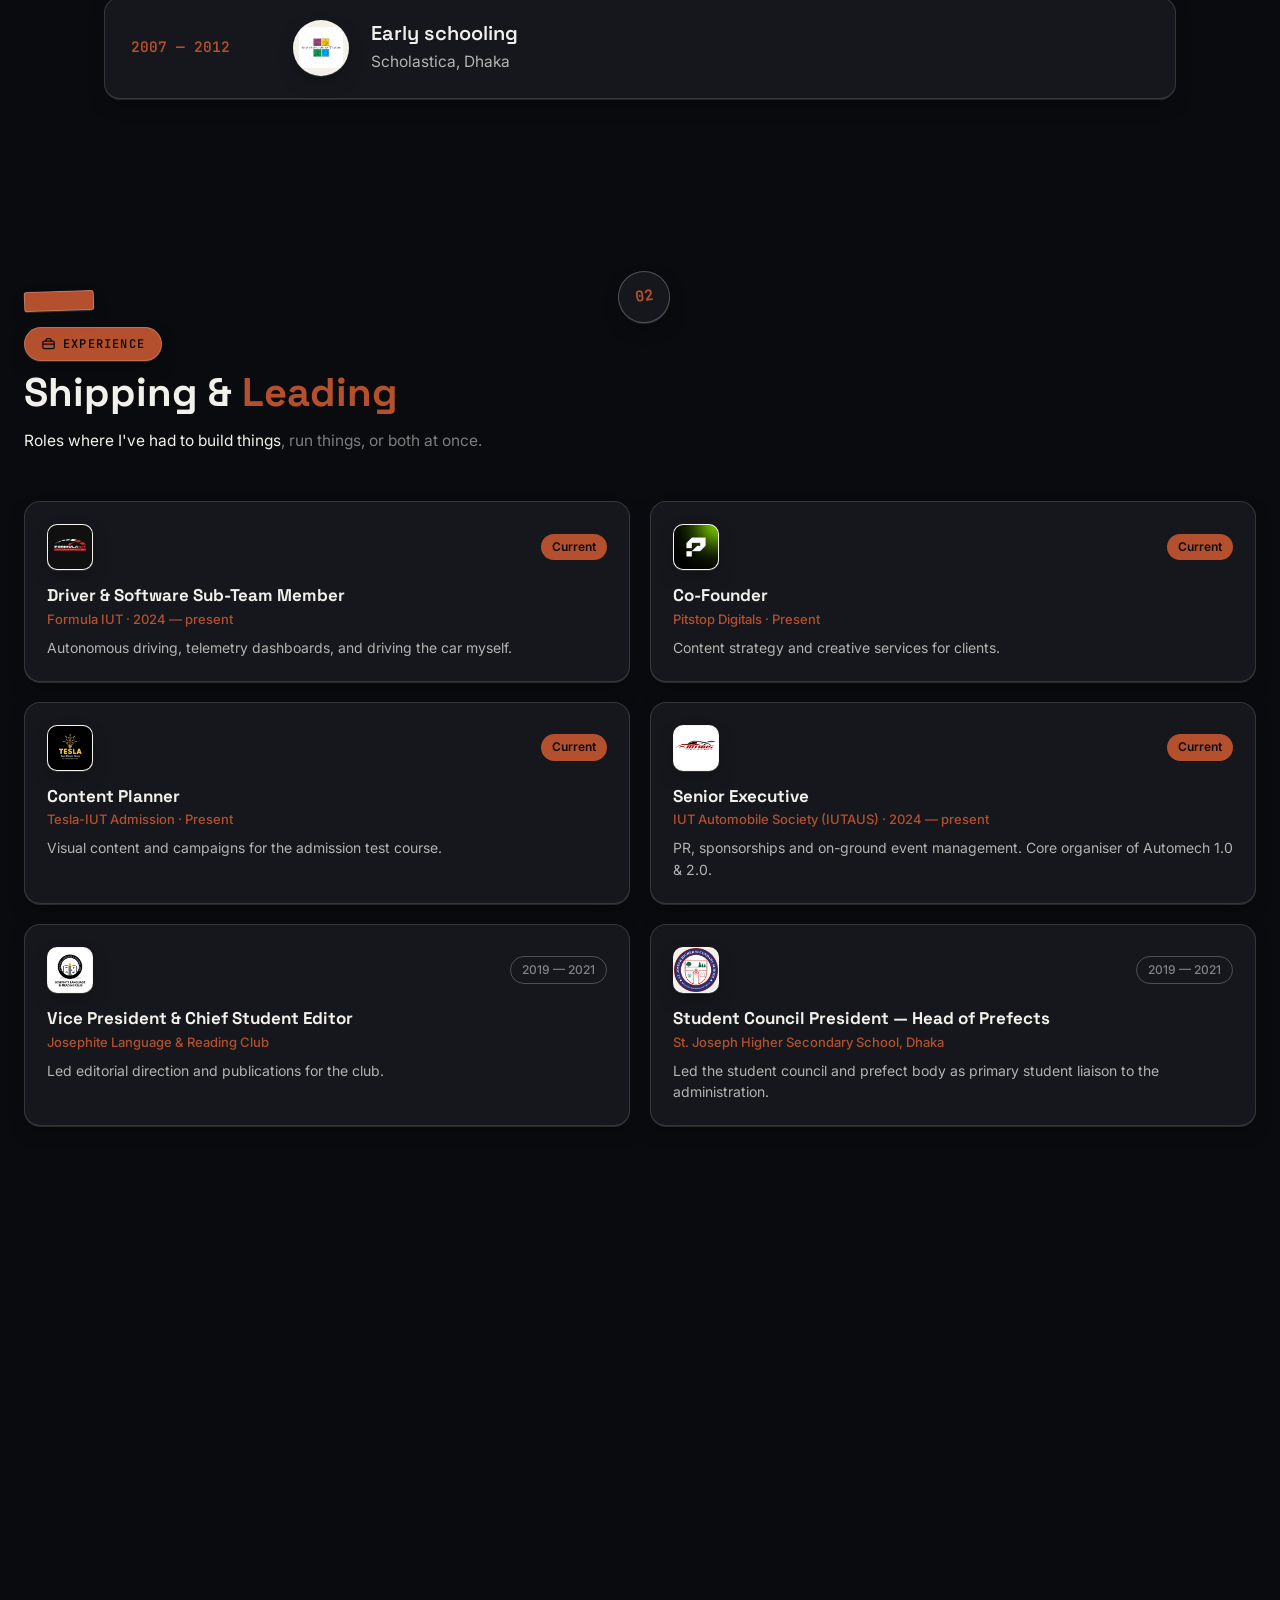
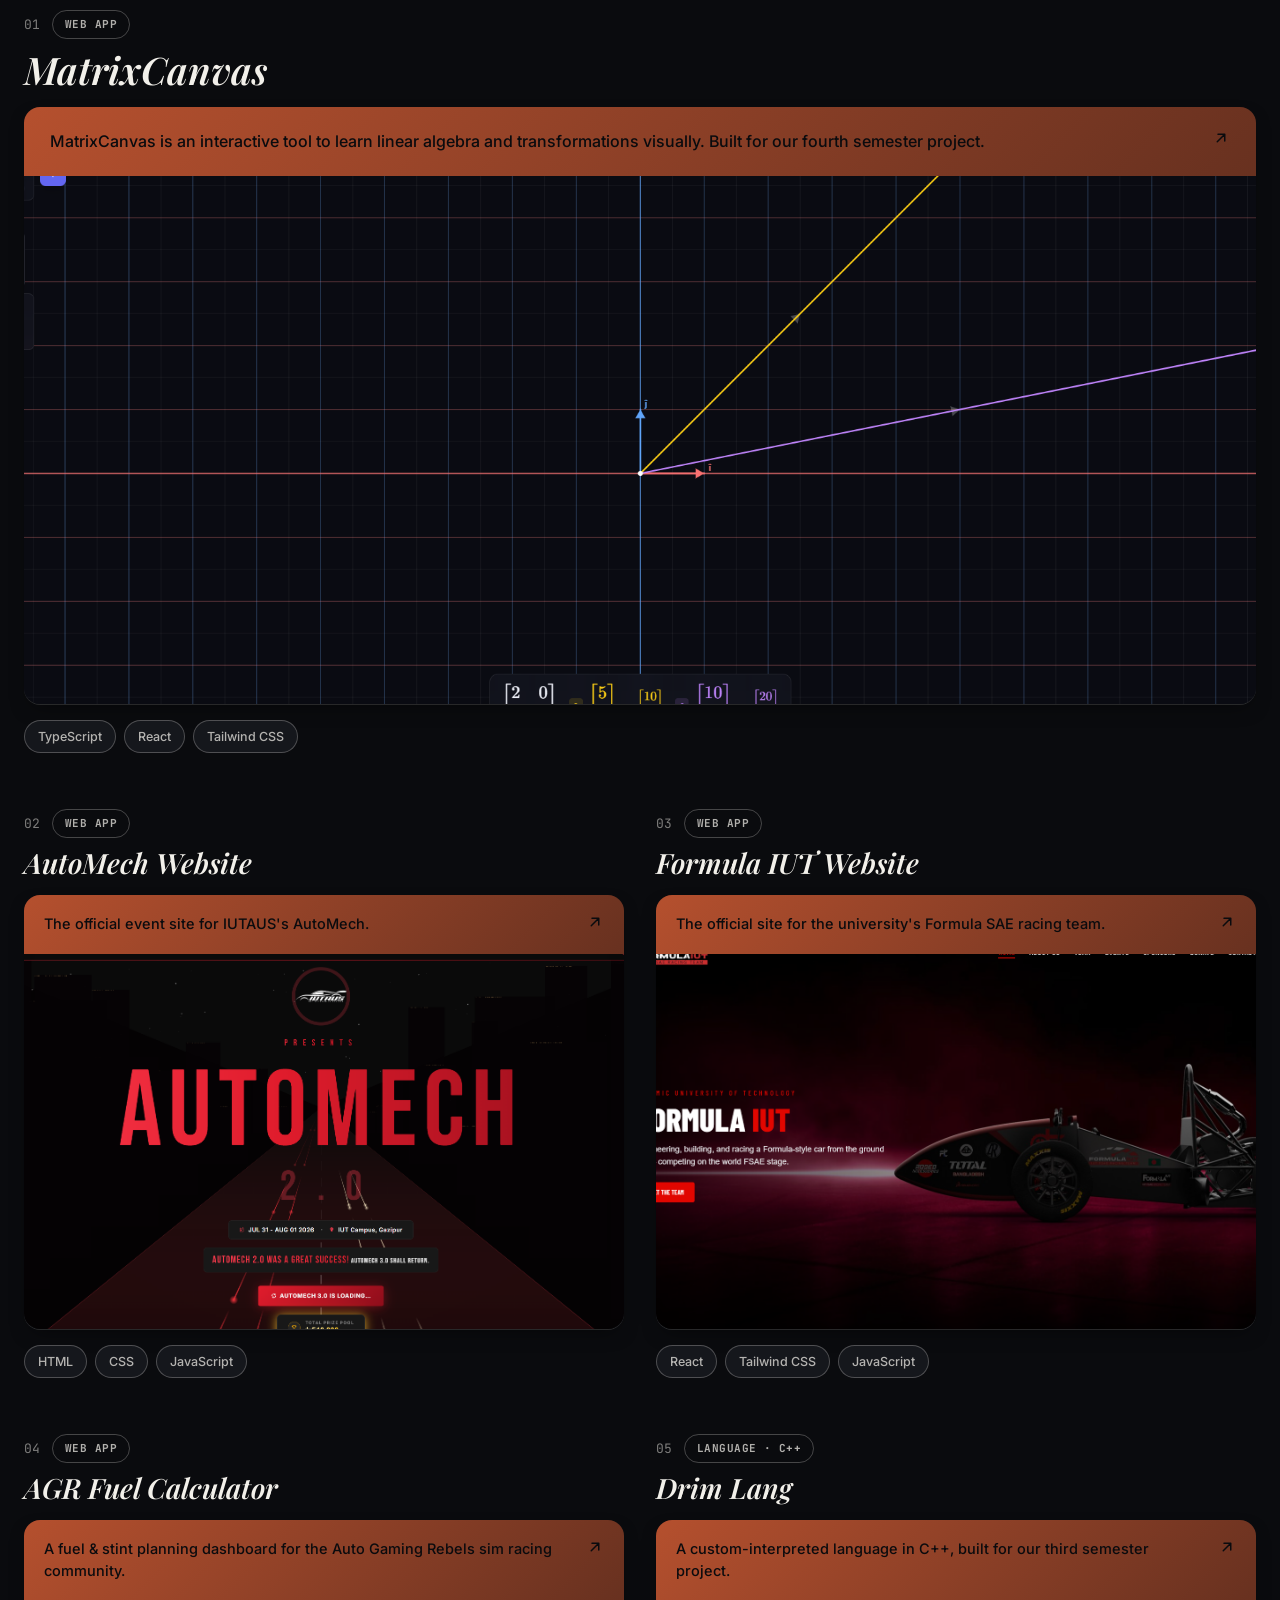
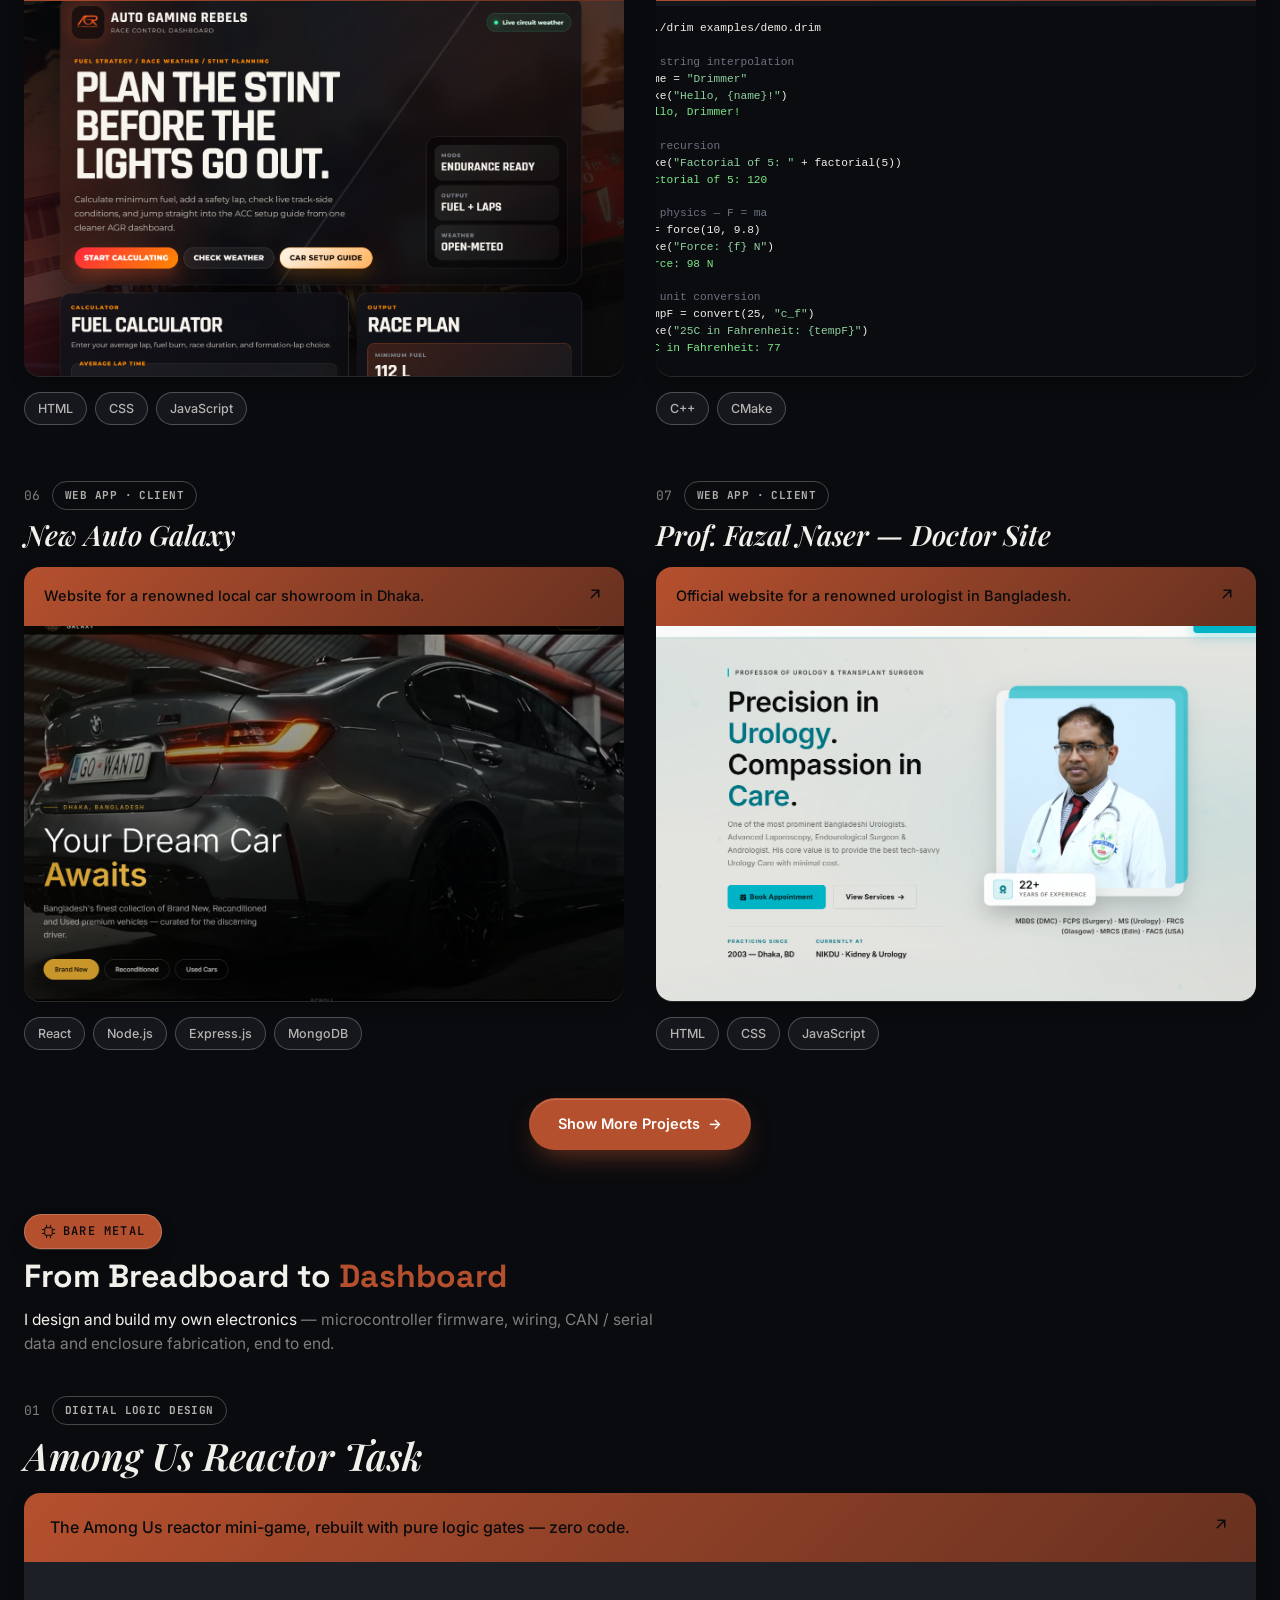
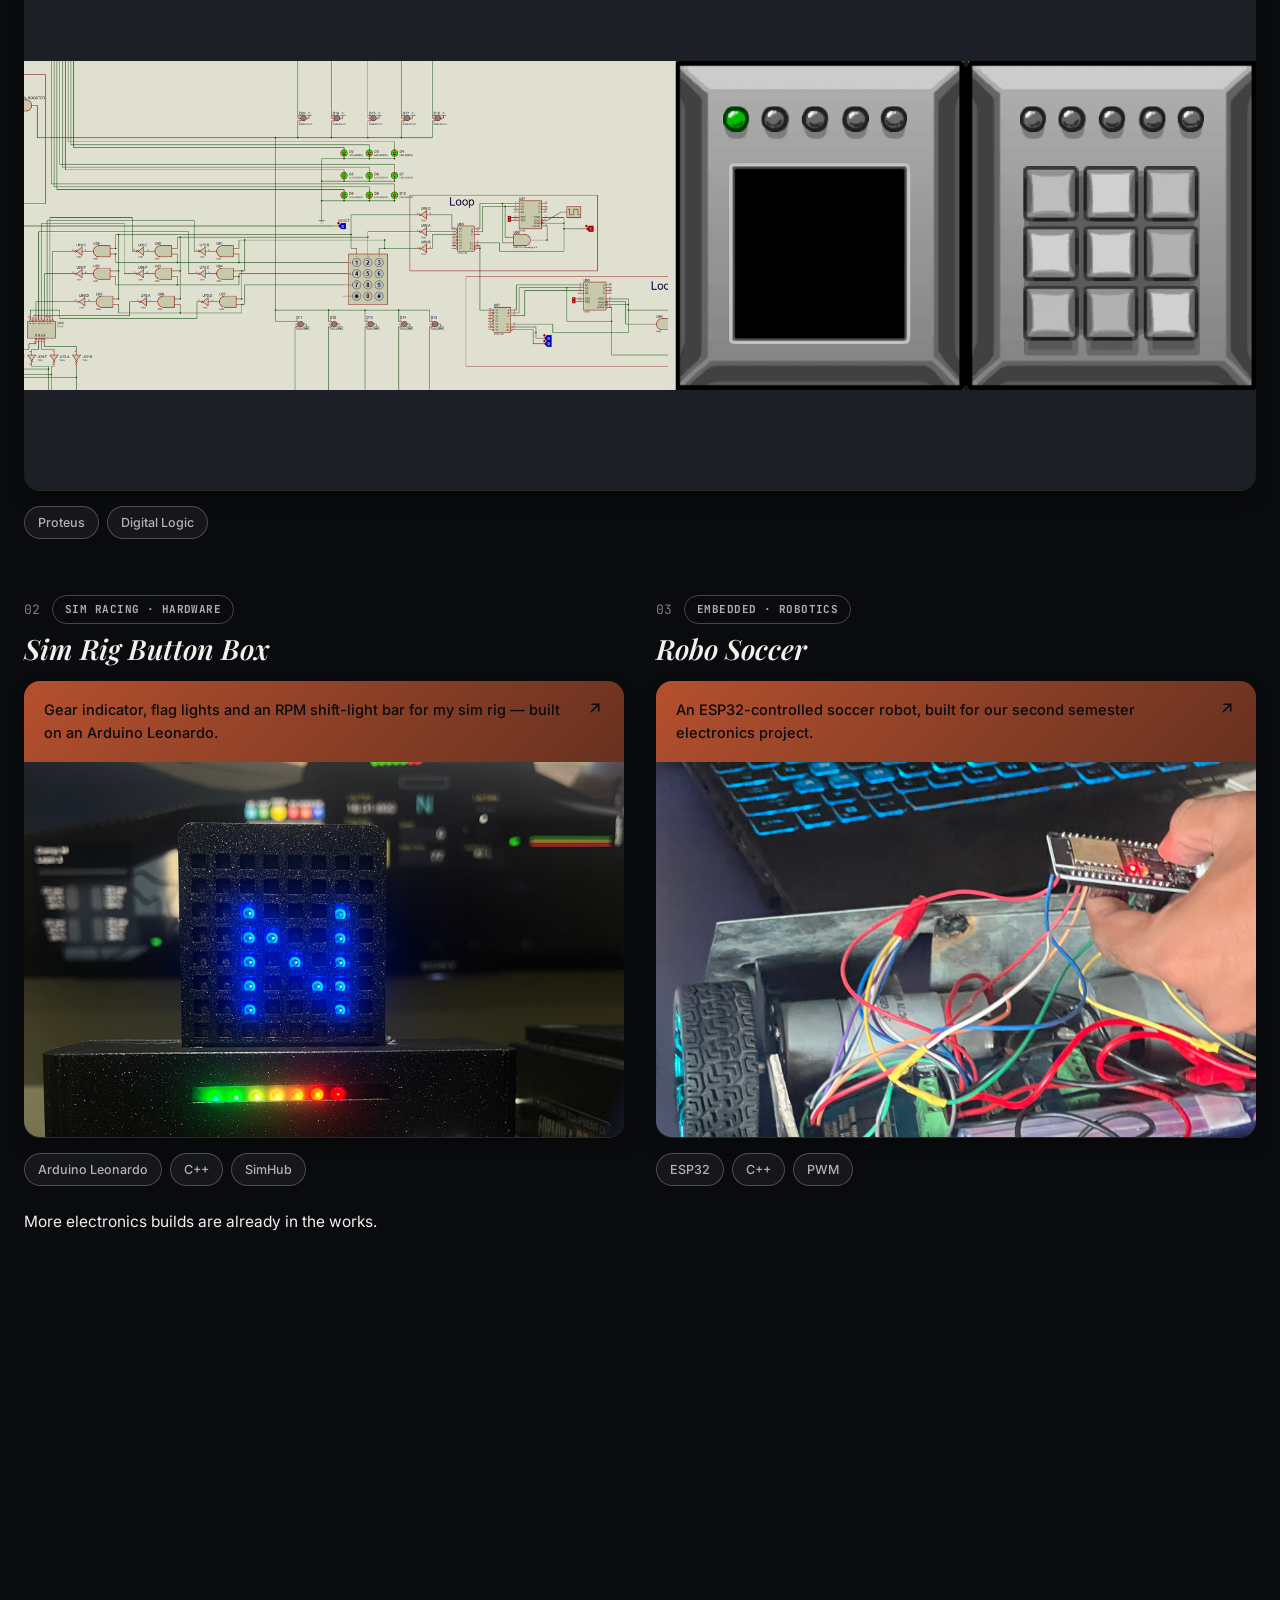
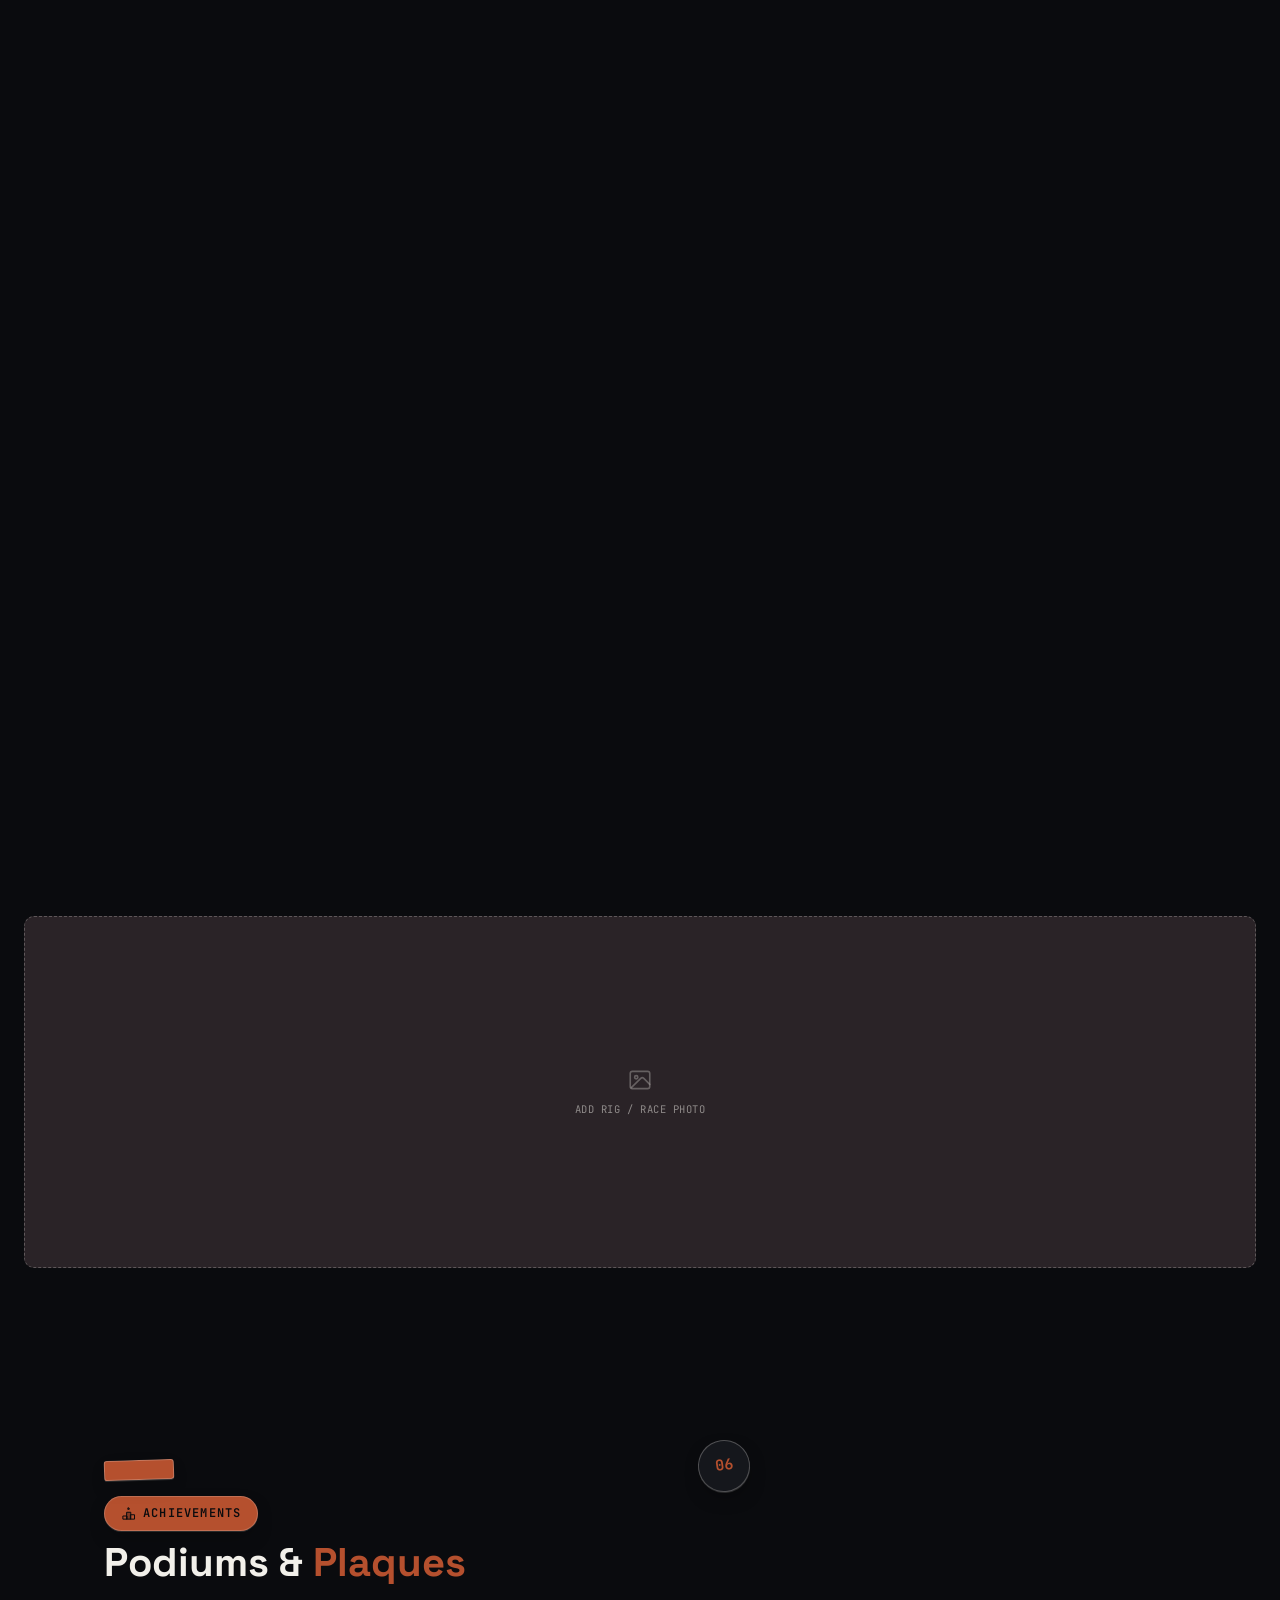
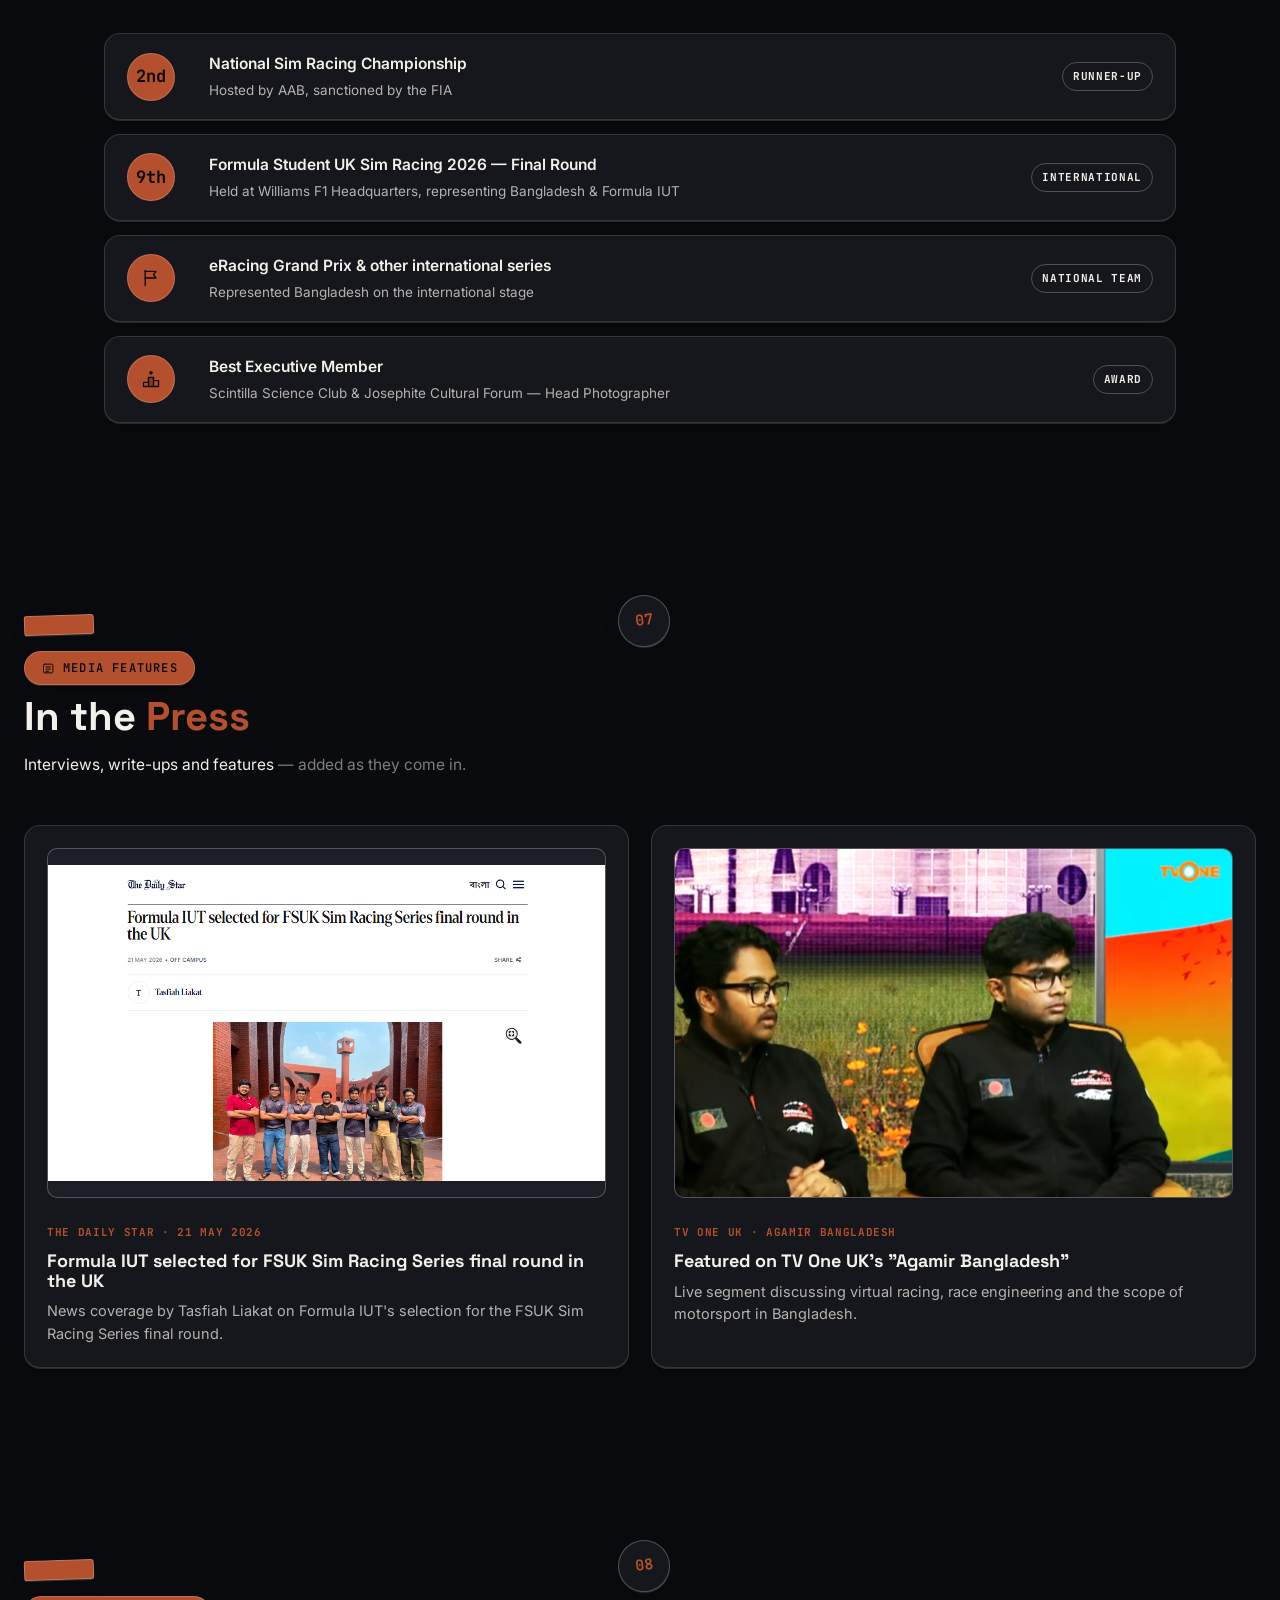
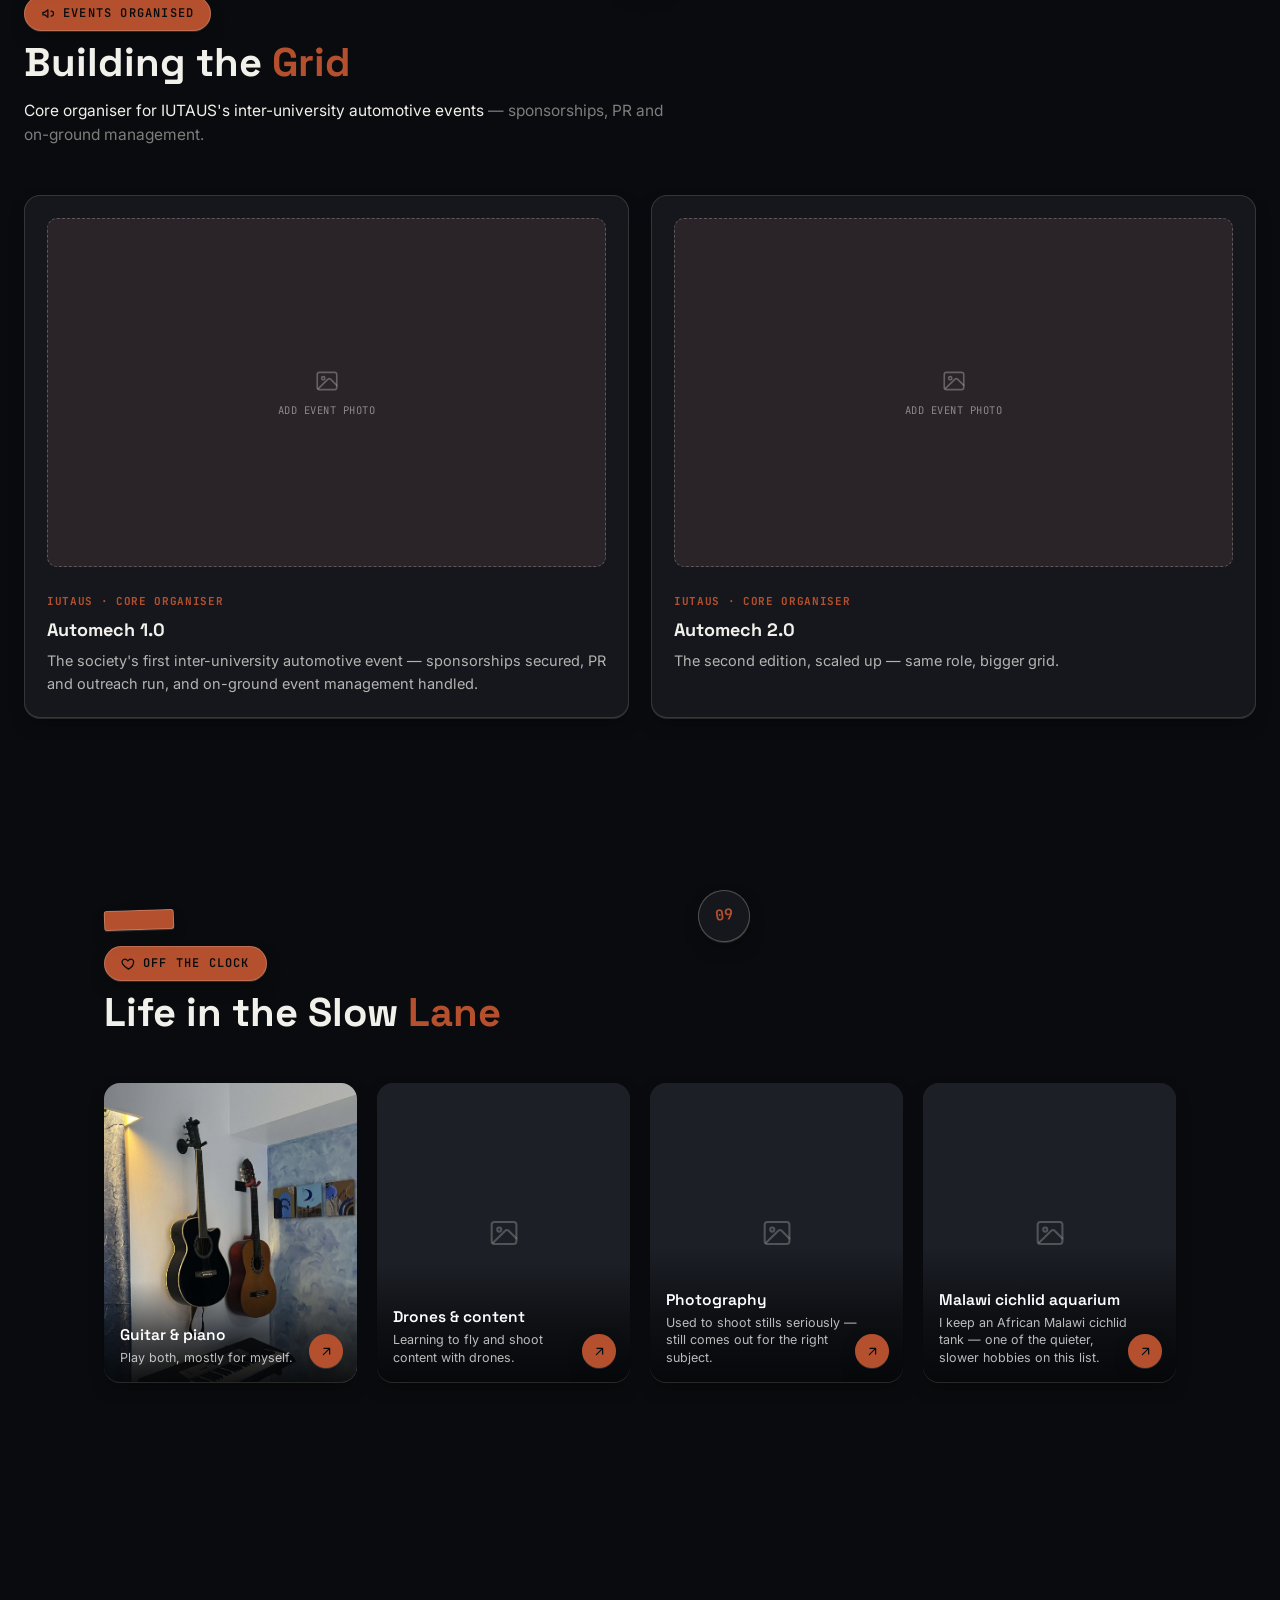
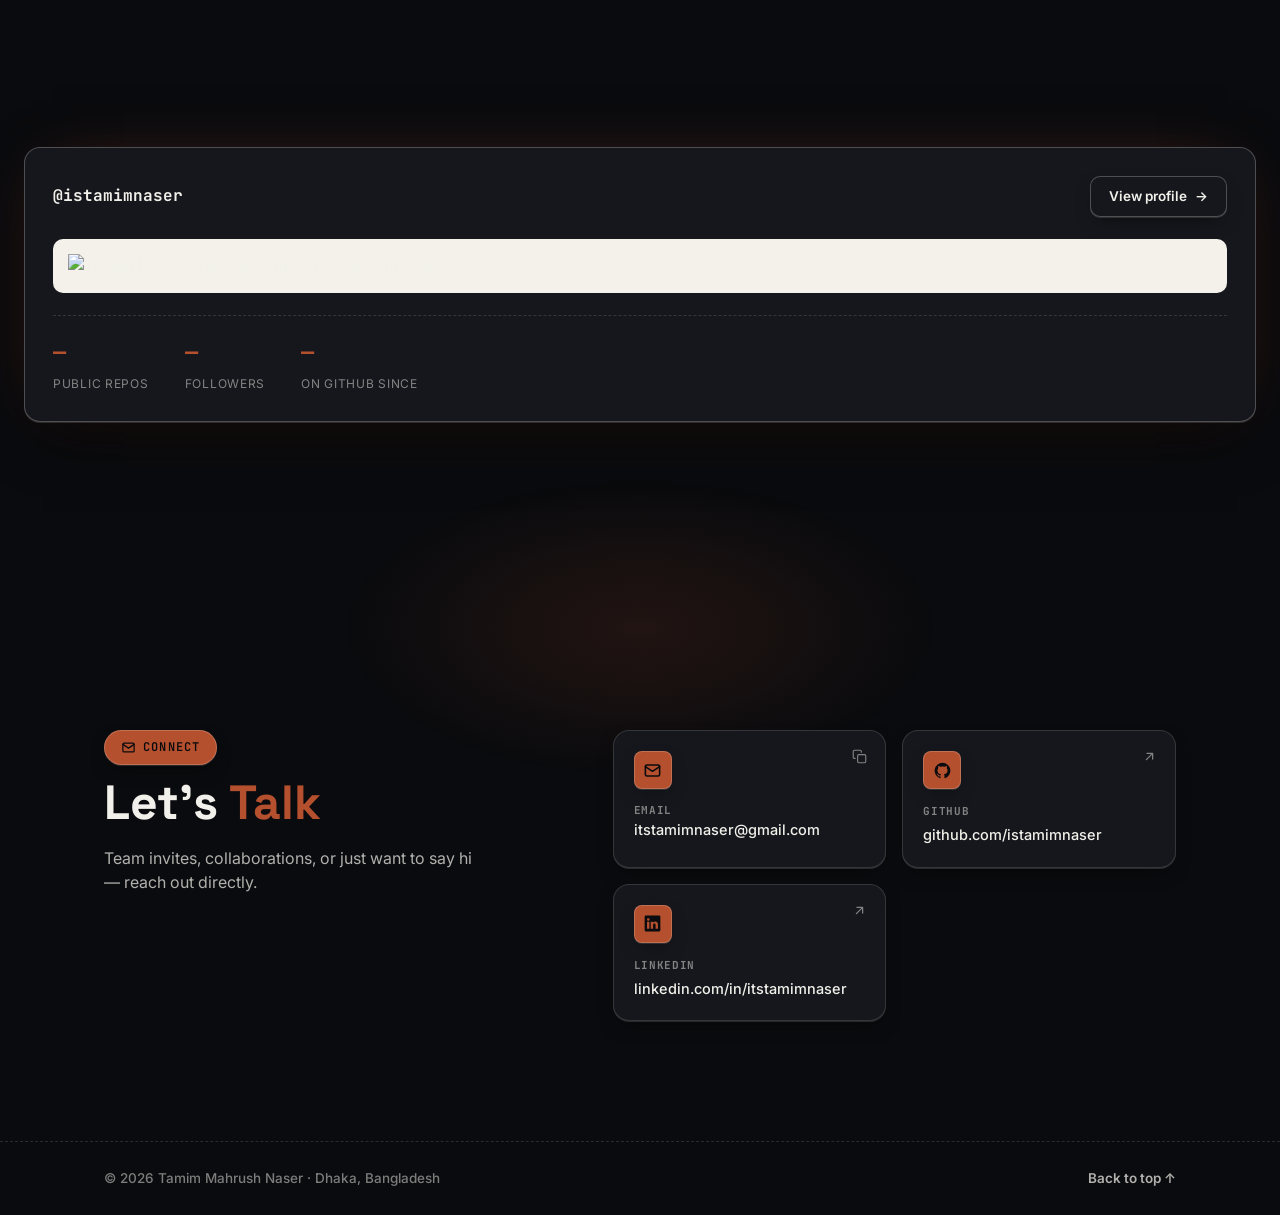
==== commit 82d6f5f5: "Redesign hobby cards as full-bleed photos with gradient overlay Add real guitar & piano photo; other" ====
--- a/index.html
+++ b/index.html
@@ -797,40 +797,36 @@
     </div>
     <div class="hobby-grid">
       <div class="hobby-card reveal">
-        <div class="icon-badge"><svg><use href="#icon-piano"/></svg></div>
-        <div class="photo-card photo-card--square">
-          <svg><use href="#icon-image"/></svg>
-          <span>Add photo</span>
-        </div>
-        <h3>Guitar &amp; piano</h3>
-        <p>Play both, mostly for myself.</p>
+        <img class="hobby-photo" src="assets/guitar-piano.jpg" alt="Wall-mounted acoustic guitars above a keyboard" />
+        <div class="hobby-overlay">
+          <h3>Guitar &amp; piano</h3>
+          <p>Play both, mostly for myself.</p>
+        </div>
+        <span class="hobby-arrow" aria-hidden="true"><svg><use href="#icon-arrow"/></svg></span>
       </div>
       <div class="hobby-card reveal">
-        <div class="icon-badge"><svg><use href="#icon-drone"/></svg></div>
-        <div class="photo-card photo-card--square">
-          <svg><use href="#icon-image"/></svg>
-          <span>Add photo</span>
-        </div>
-        <h3>Drones &amp; content</h3>
-        <p>Learning to fly and shoot content with drones.</p>
+        <div class="hobby-photo hobby-photo--empty"><svg><use href="#icon-image"/></svg></div>
+        <div class="hobby-overlay">
+          <h3>Drones &amp; content</h3>
+          <p>Learning to fly and shoot content with drones.</p>
+        </div>
+        <span class="hobby-arrow" aria-hidden="true"><svg><use href="#icon-arrow"/></svg></span>
       </div>
       <div class="hobby-card reveal">
-        <div class="icon-badge"><svg><use href="#icon-camera"/></svg></div>
-        <div class="photo-card photo-card--square">
-          <svg><use href="#icon-image"/></svg>
-          <span>Add photo</span>
-        </div>
-        <h3>Photography</h3>
-        <p>Used to shoot stills seriously — still comes out for the right subject.</p>
+        <div class="hobby-photo hobby-photo--empty"><svg><use href="#icon-image"/></svg></div>
+        <div class="hobby-overlay">
+          <h3>Photography</h3>
+          <p>Used to shoot stills seriously — still comes out for the right subject.</p>
+        </div>
+        <span class="hobby-arrow" aria-hidden="true"><svg><use href="#icon-arrow"/></svg></span>
       </div>
       <div class="hobby-card reveal">
-        <div class="icon-badge"><svg><use href="#icon-fish"/></svg></div>
-        <div class="photo-card photo-card--square">
-          <svg><use href="#icon-image"/></svg>
-          <span>Add photo</span>
-        </div>
-        <h3>Malawi cichlid aquarium</h3>
-        <p>I keep an African Malawi cichlid tank — one of the quieter, slower hobbies on this list.</p>
+        <div class="hobby-photo hobby-photo--empty"><svg><use href="#icon-image"/></svg></div>
+        <div class="hobby-overlay">
+          <h3>Malawi cichlid aquarium</h3>
+          <p>I keep an African Malawi cichlid tank — one of the quieter, slower hobbies on this list.</p>
+        </div>
+        <span class="hobby-arrow" aria-hidden="true"><svg><use href="#icon-arrow"/></svg></span>
       </div>
     </div>
   </section>
--- a/css/style.css
+++ b/css/style.css
@@ -1138,21 +1138,64 @@
   gap: 20px;
 }
 .hobby-card {
-  border: 1px solid var(--line);
+  position: relative;
+  aspect-ratio: 3 / 3.55;
   border-radius: var(--radius);
-  box-shadow: var(--shadow-sm);
-  padding: 18px;
-  background: var(--bg-card);
-  transition: transform 0.28s cubic-bezier(0.16, 1, 0.3, 1), box-shadow 0.28s cubic-bezier(0.16, 1, 0.3, 1), border-color 0.28s ease;
+  overflow: hidden;
+  box-shadow: var(--shadow-sm);
+  background: var(--bg-card);
+  transition: transform 0.28s cubic-bezier(0.16, 1, 0.3, 1), box-shadow 0.28s cubic-bezier(0.16, 1, 0.3, 1);
 }
 .hobby-card:hover {
   transform: translateY(-5px);
-  border-color: color-mix(in srgb, var(--accent) 50%, var(--line-strong));
   box-shadow: var(--shadow-md), 0 0 0 1px color-mix(in srgb, var(--accent) 45%, transparent);
 }
-.hobby-card:hover .icon-badge { transform: rotate(-8deg) scale(1.1); box-shadow: var(--shadow-md); }
-.hobby-card h3 { font-size: 15.5px; font-weight: 600; }
-.hobby-card p { color: var(--ink-70); font-size: 13.5px; margin-top: 8px; }
+.hobby-photo {
+  position: absolute;
+  inset: 0;
+  width: 100%;
+  height: 100%;
+  object-fit: cover;
+  object-position: 50% 42%;
+  transform: scale(1.1);
+  transition: transform 0.5s cubic-bezier(0.16, 1, 0.3, 1);
+}
+.hobby-card:hover .hobby-photo { transform: scale(1.18); }
+.hobby-photo--empty {
+  display: flex;
+  align-items: center;
+  justify-content: center;
+  color: var(--ink-50);
+  background: var(--bg-soft);
+}
+.hobby-photo--empty svg { width: 30px; height: 30px; opacity: 0.5; }
+.hobby-overlay {
+  position: absolute;
+  left: 0;
+  right: 0;
+  bottom: 0;
+  padding: 46px 16px 16px;
+  background: linear-gradient(to top, rgba(5, 6, 8, 0.92) 0%, rgba(5, 6, 8, 0.62) 48%, rgba(5, 6, 8, 0) 100%);
+}
+.hobby-overlay h3 { color: #fff; font-size: 15.5px; font-weight: 600; }
+.hobby-overlay p { color: rgba(255, 255, 255, 0.72); font-size: 12.5px; margin-top: 5px; line-height: 1.4; padding-right: 30px; }
+.hobby-arrow {
+  position: absolute;
+  right: 14px;
+  bottom: 14px;
+  width: 34px;
+  height: 34px;
+  border-radius: 50%;
+  background: var(--accent);
+  color: var(--on-accent);
+  display: flex;
+  align-items: center;
+  justify-content: center;
+  box-shadow: var(--shadow-sm);
+  transition: transform 0.3s cubic-bezier(0.34, 1.56, 0.64, 1);
+}
+.hobby-arrow svg { width: 15px; height: 15px; }
+.hobby-card:hover .hobby-arrow { transform: rotate(45deg) scale(1.08); }
 
 /* ===================== Github activity ===================== */
 .gh-card {
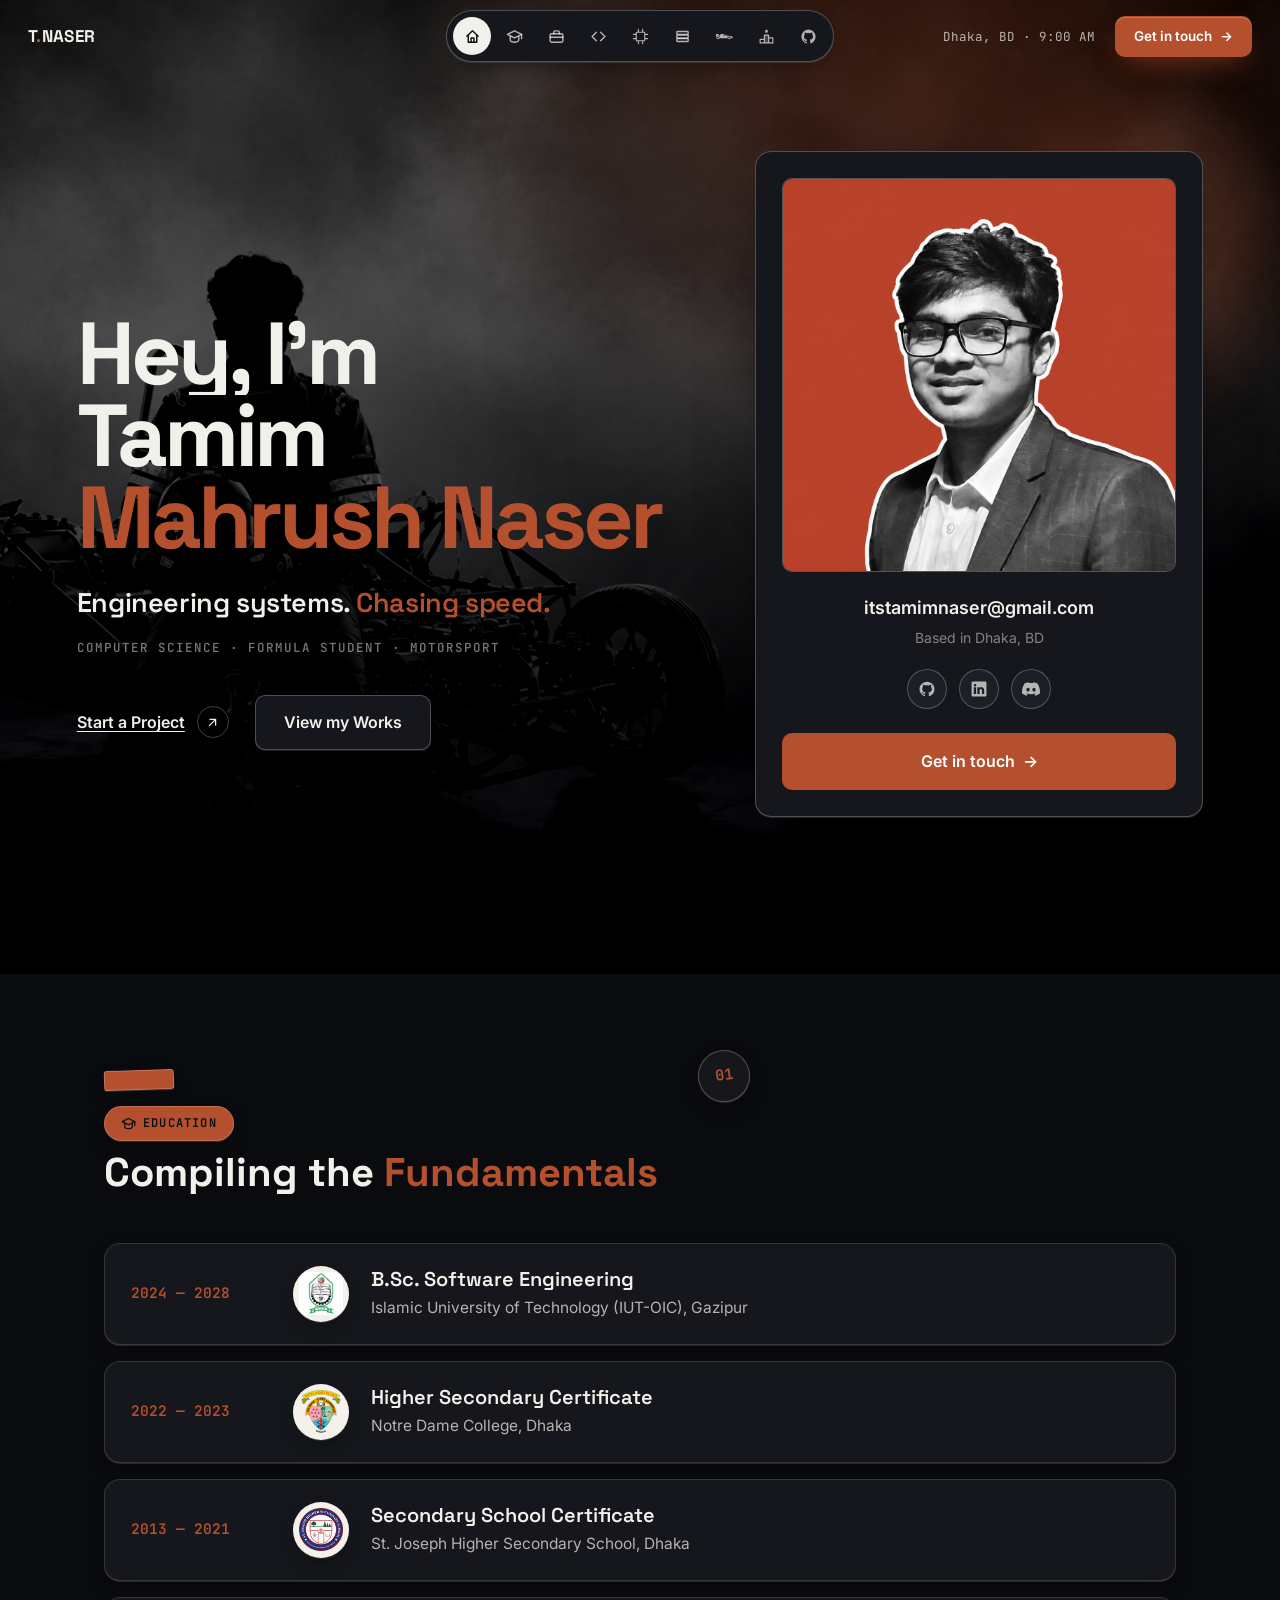
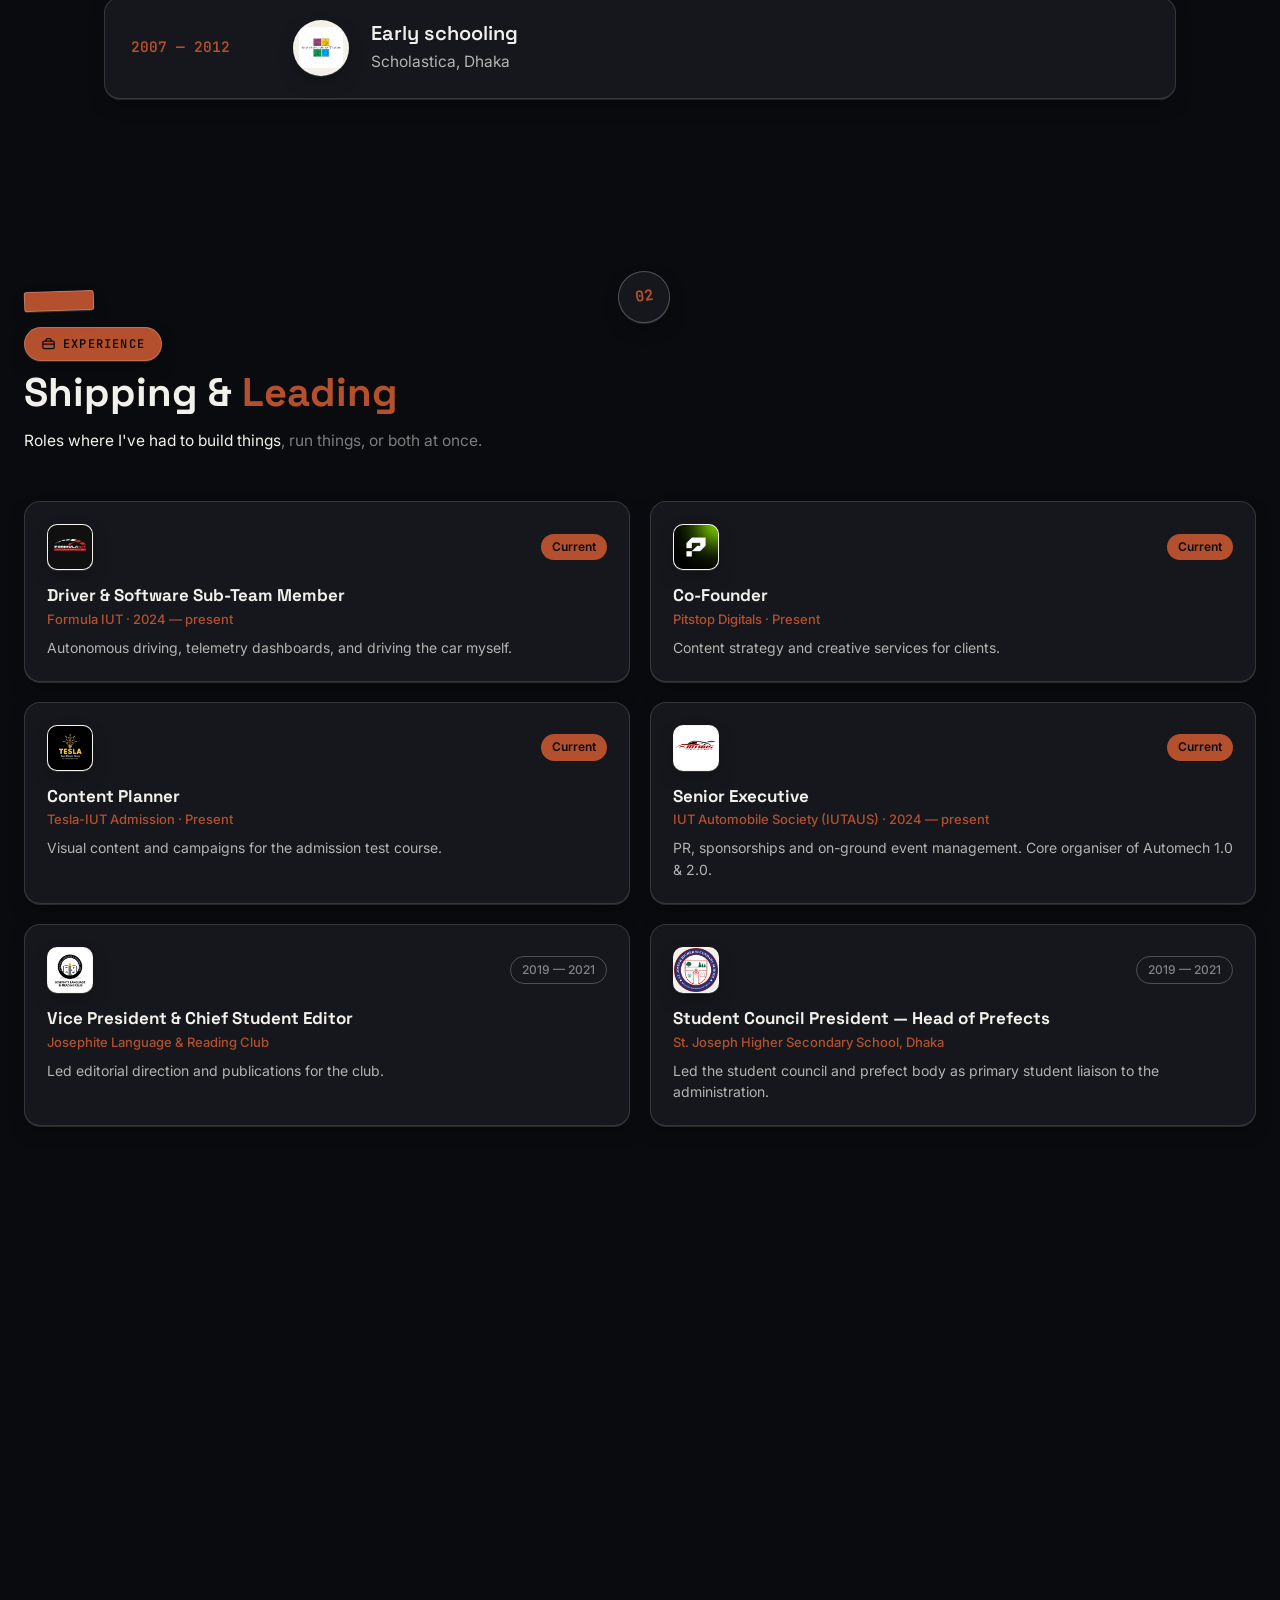
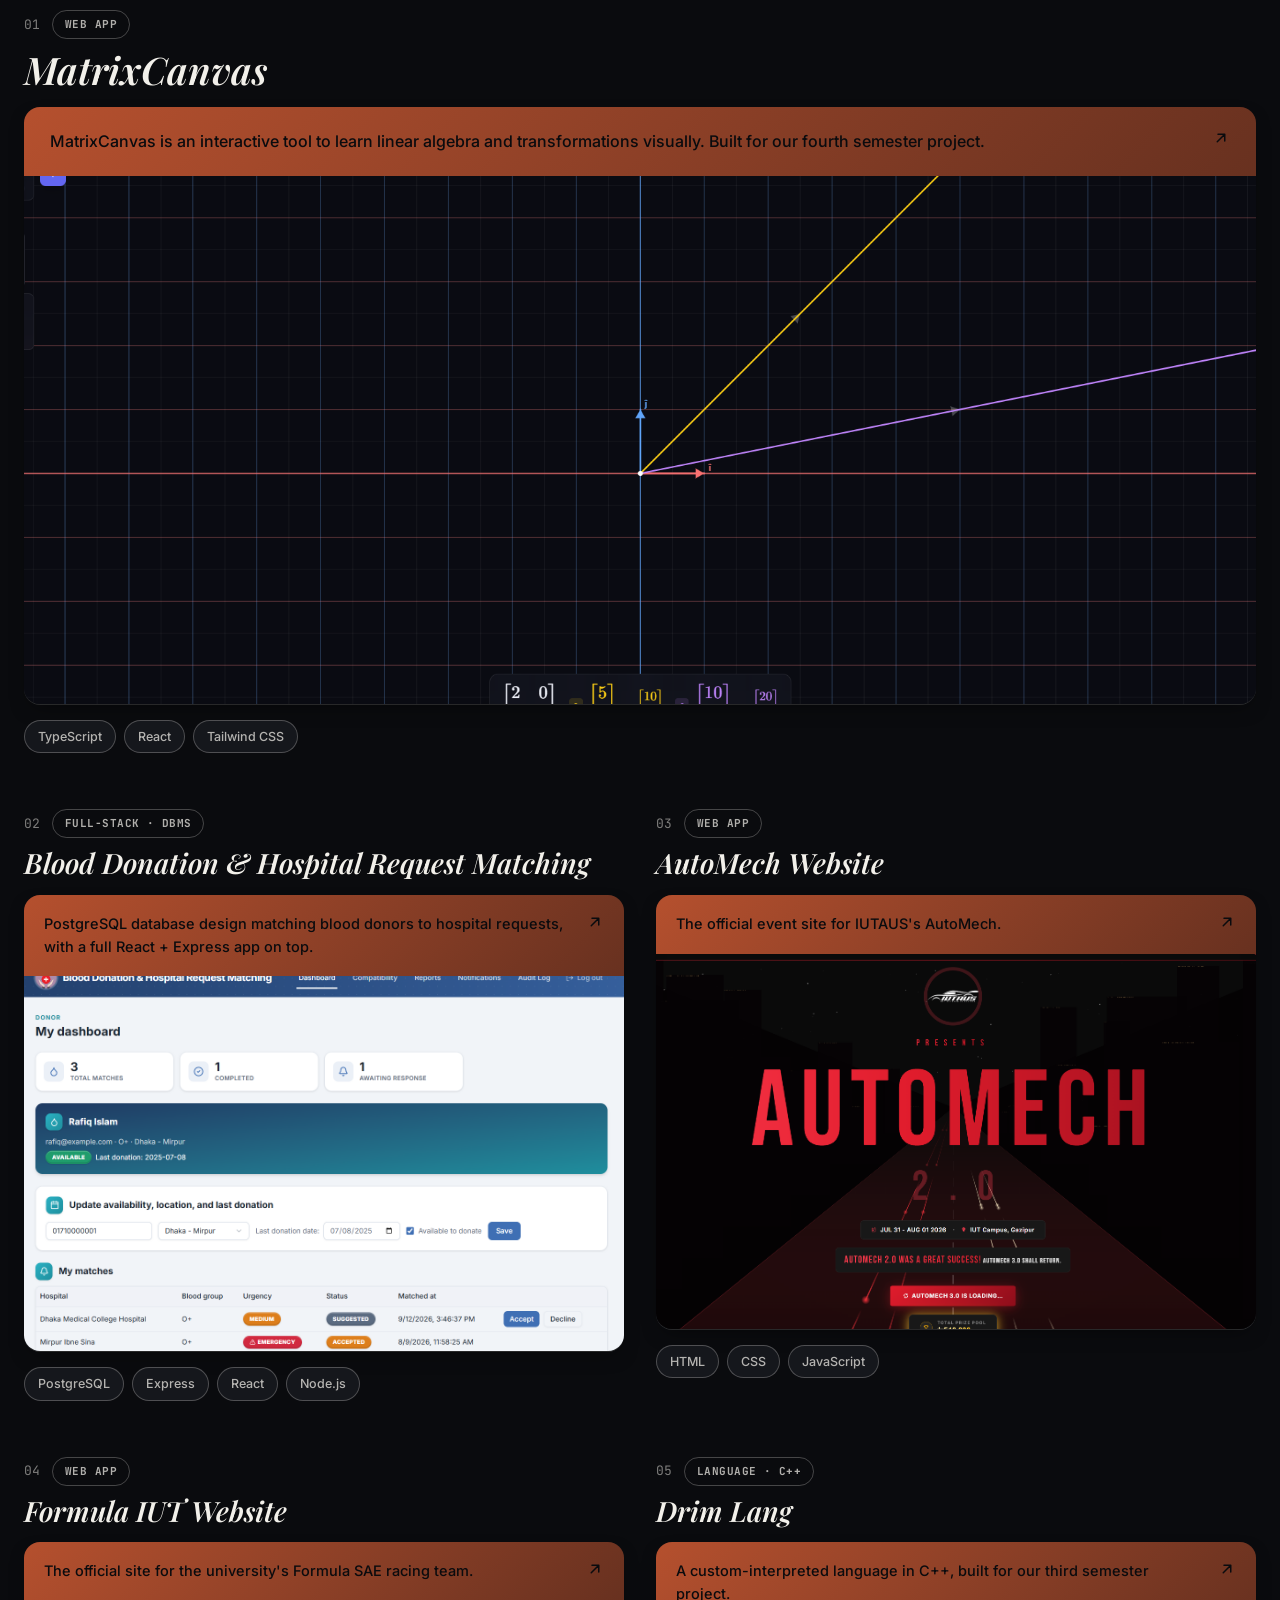
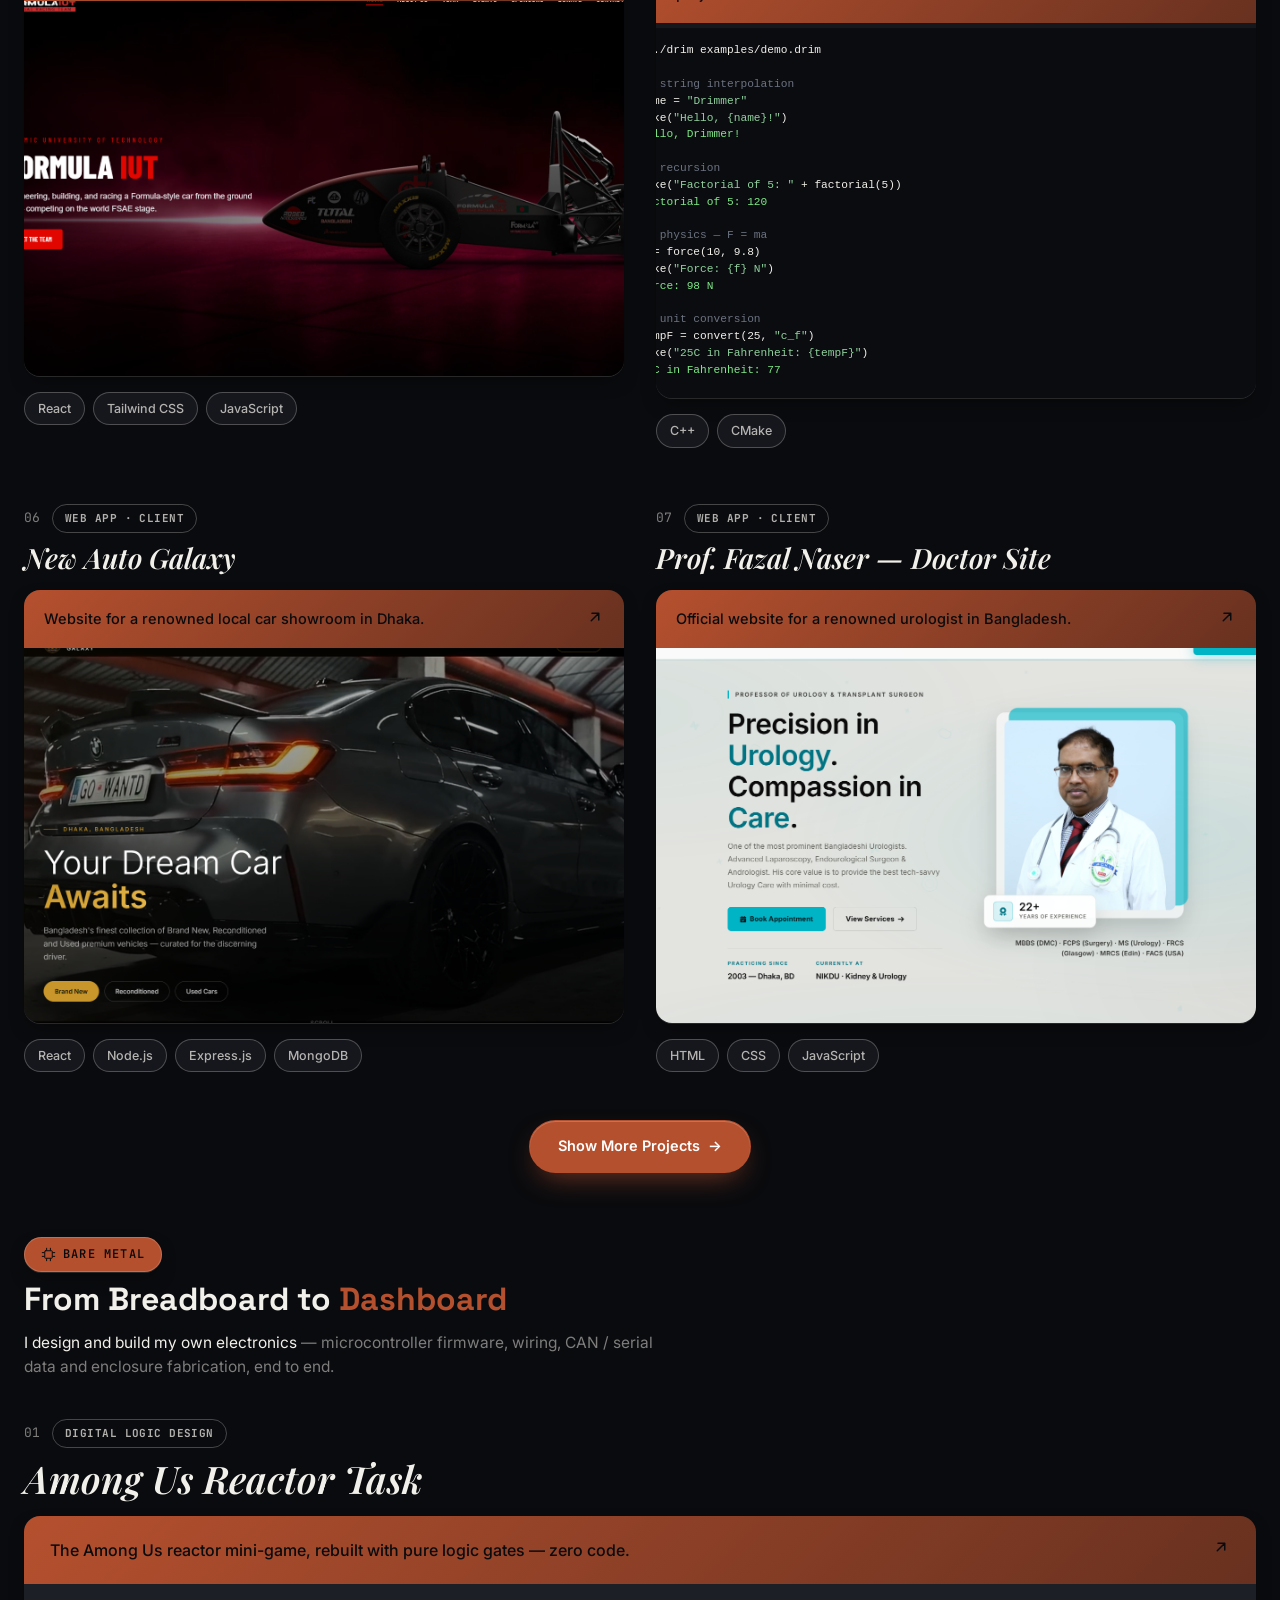
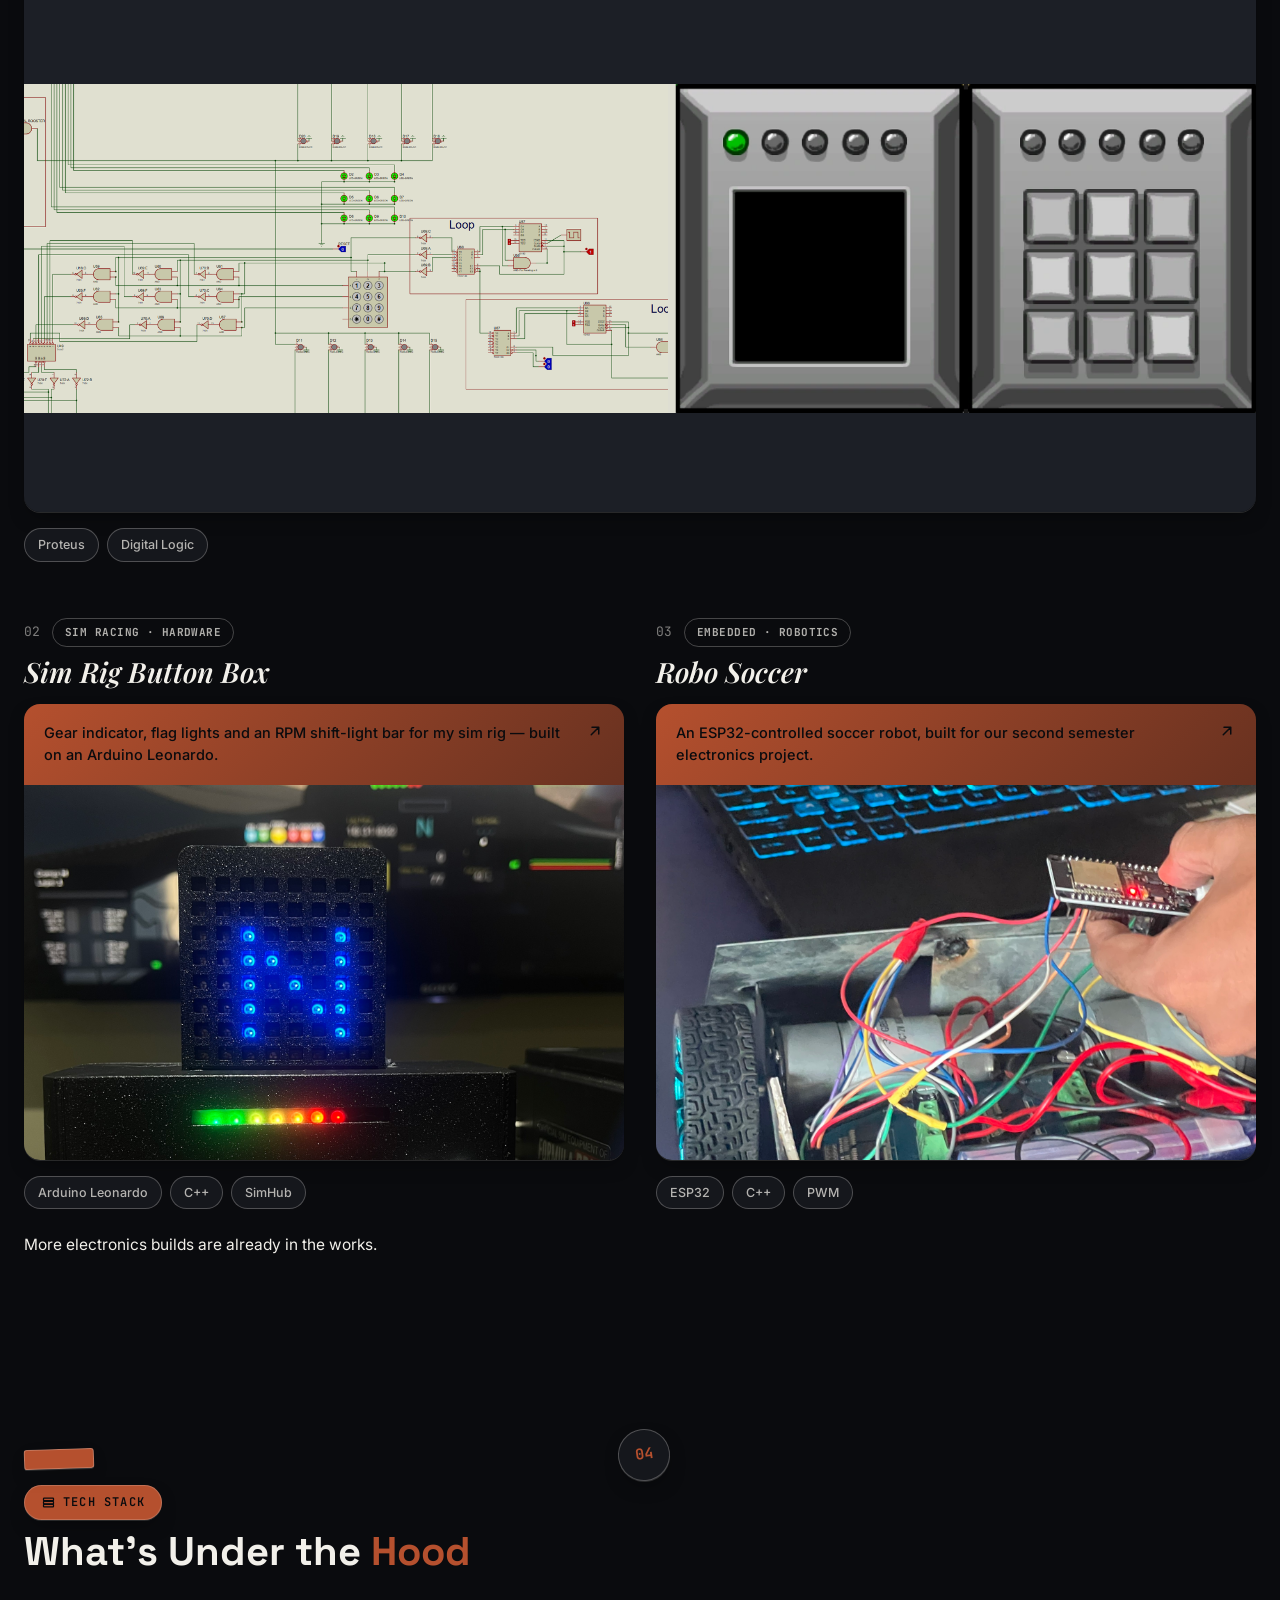
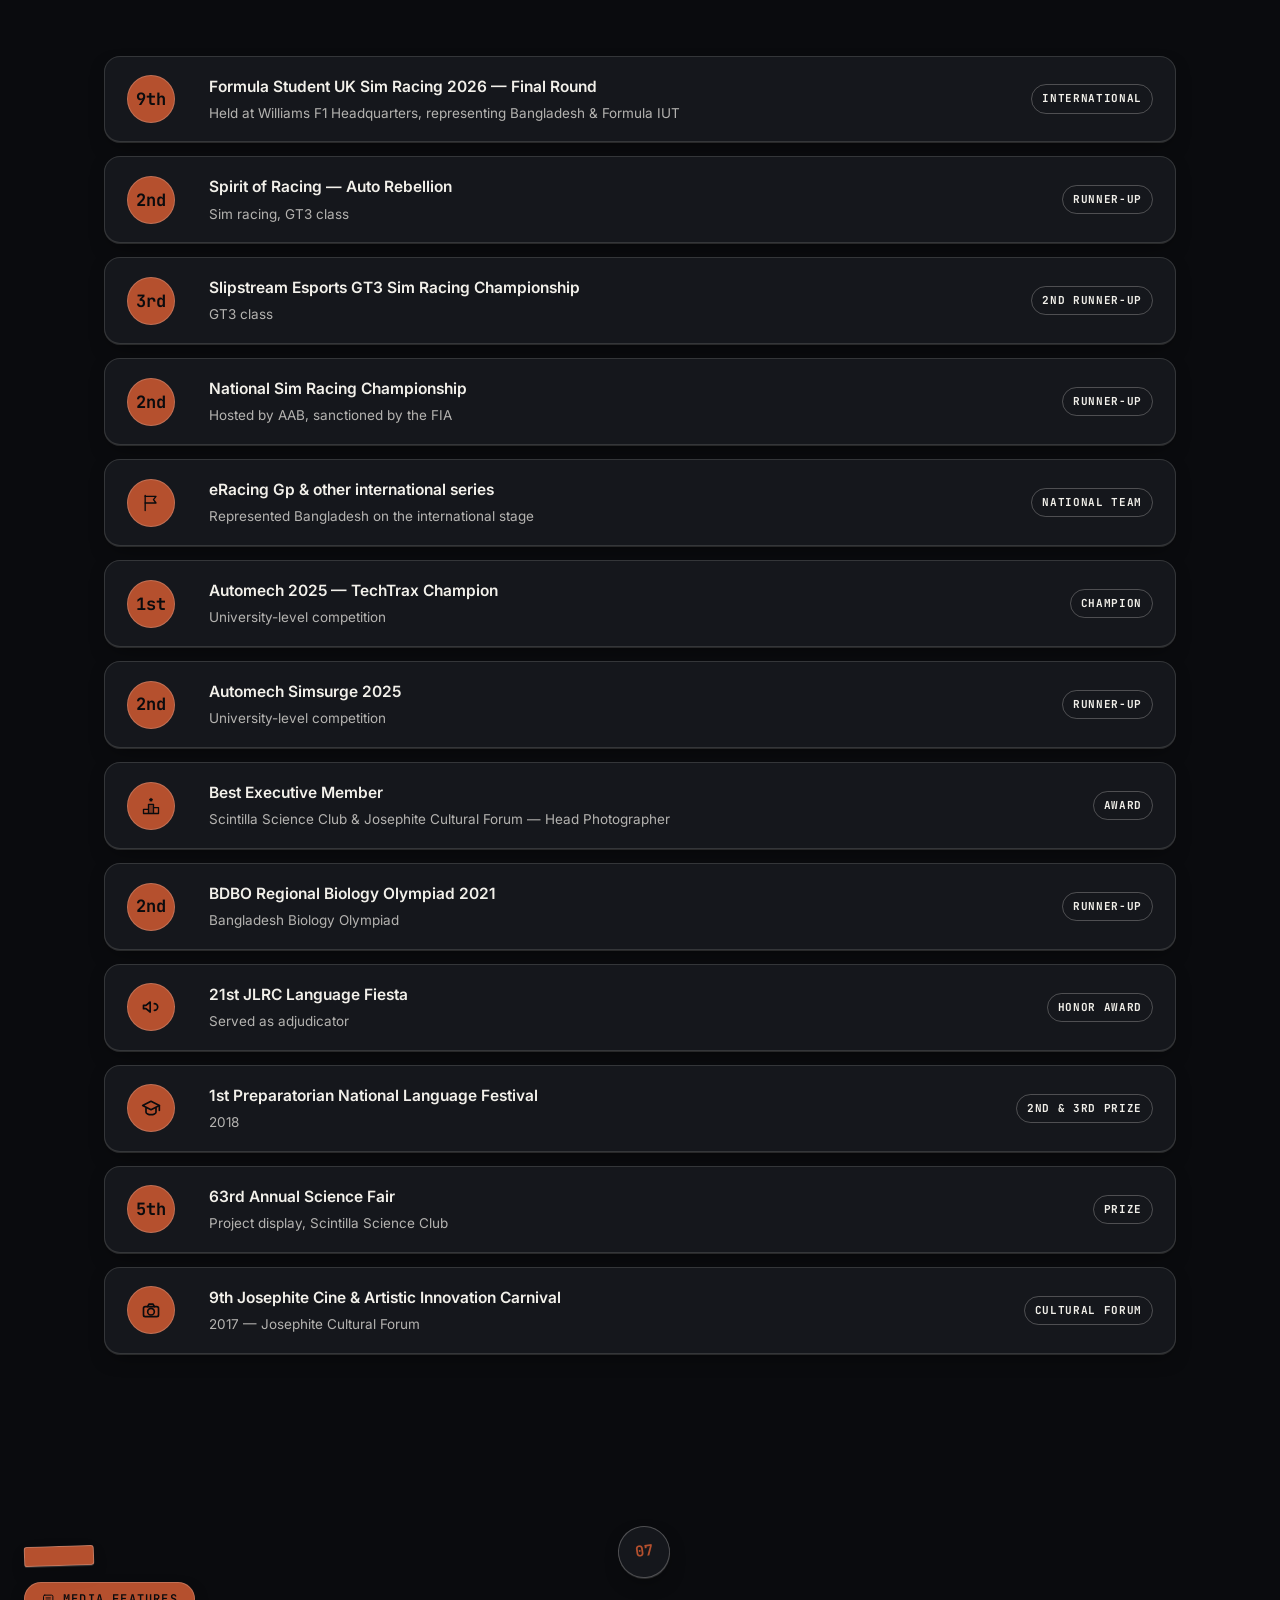
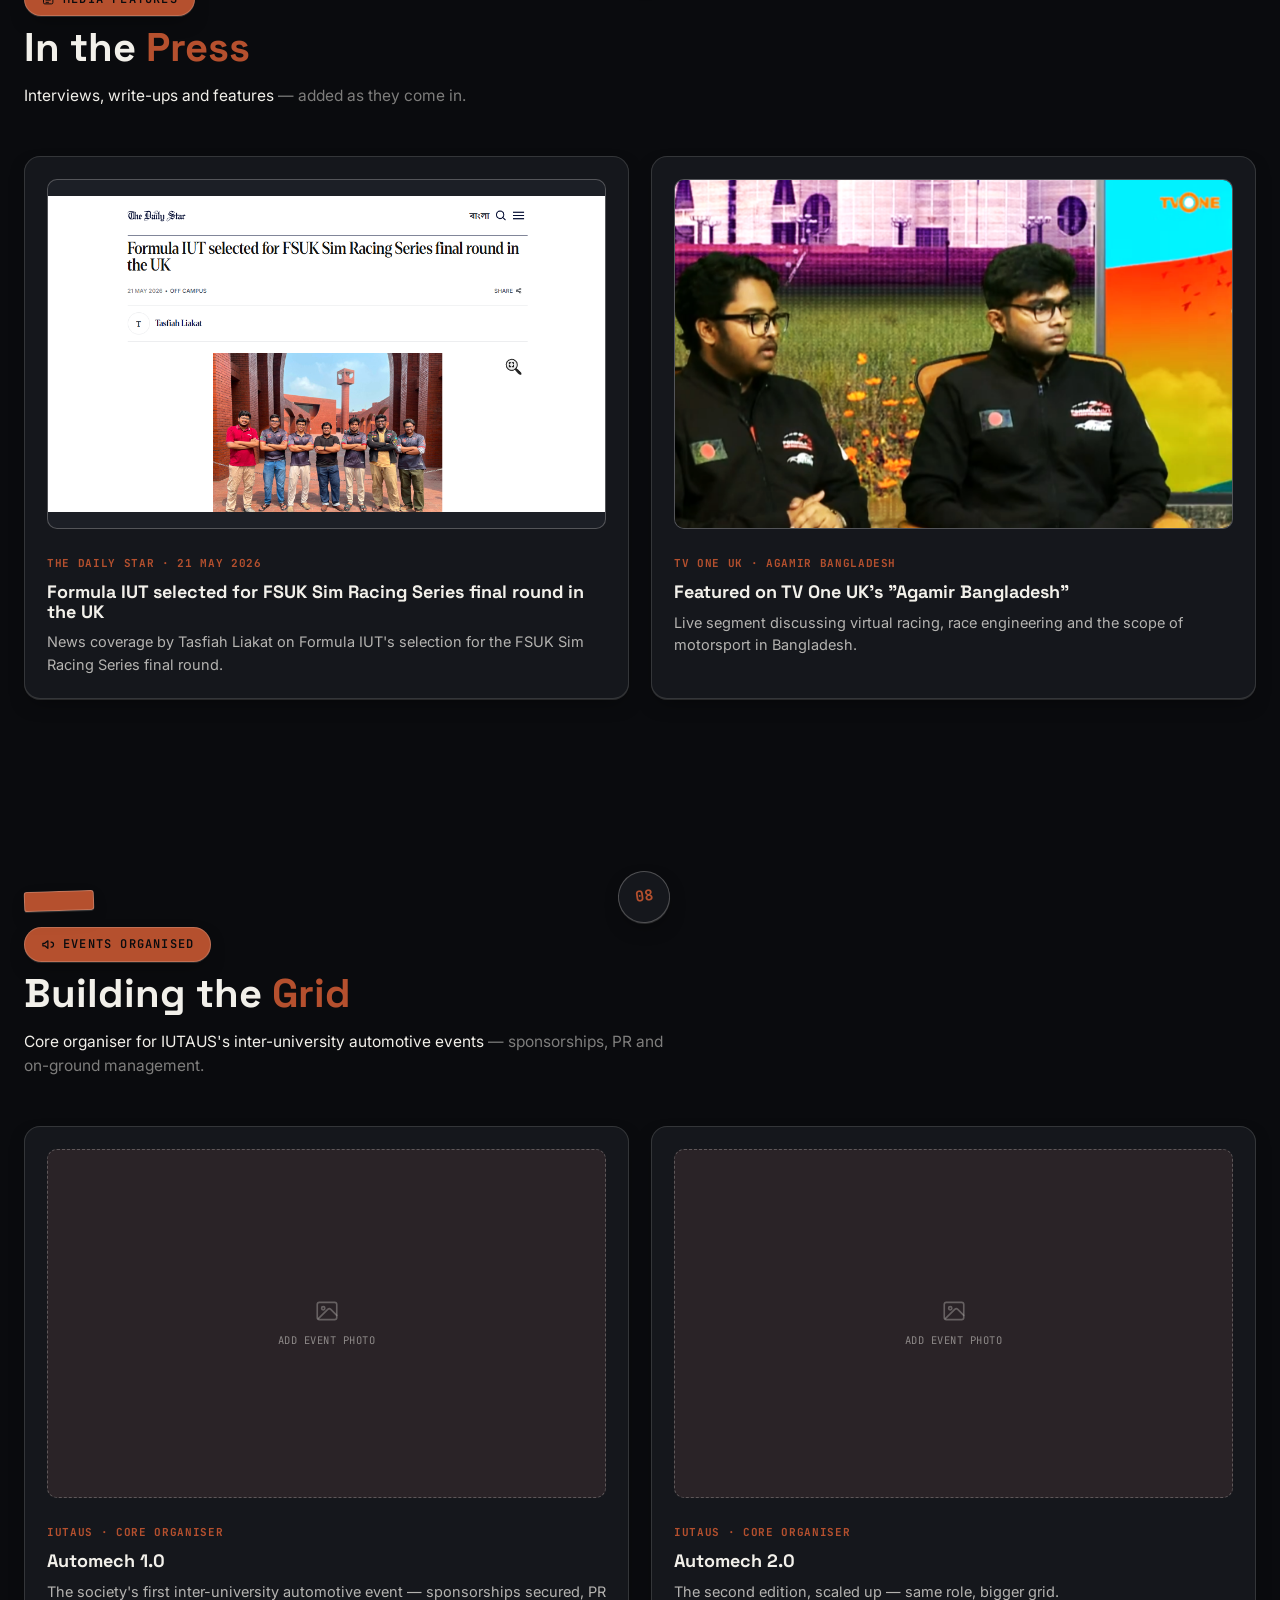
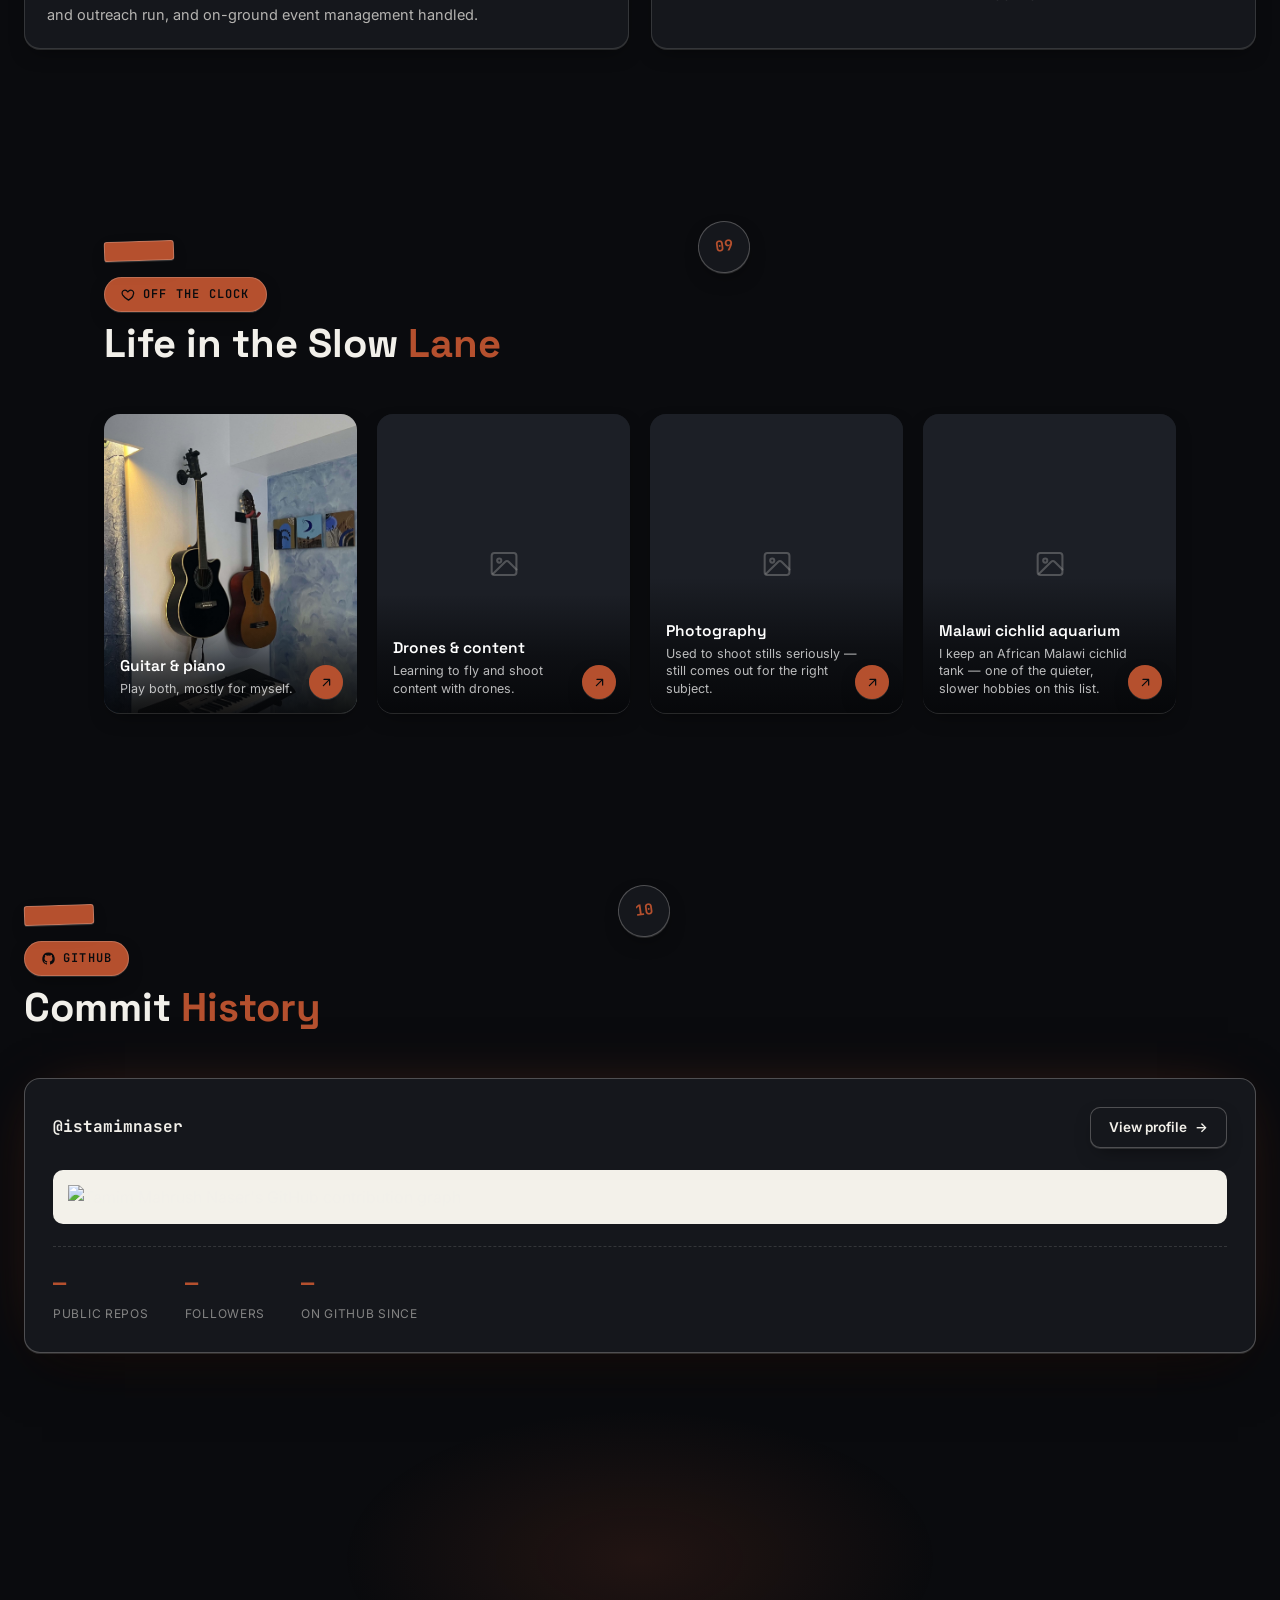
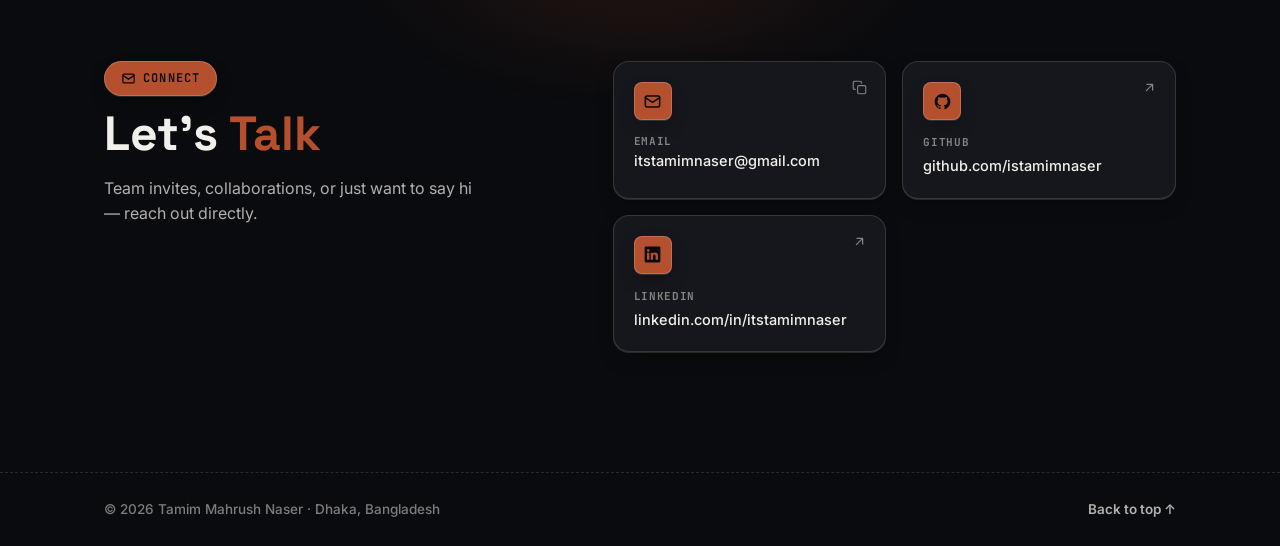
==== commit 1e2f1111: "Add Blood Donation & Hospital Request Matching System project 4th semester DBMS-II lab project — Pos" ====
--- a/index.html
+++ b/index.html
@@ -290,6 +290,37 @@
         <article class="proj-row reveal">
           <div class="proj-row-top">
             <span class="proj-row-num"></span>
+            <span class="proj-row-tag">Full-Stack · DBMS</span>
+          </div>
+          <h3 class="proj-row-title">Blood Donation &amp; Hospital Request Matching</h3>
+          <button type="button" class="proj-row-visual"
+            data-title="Blood Donation &amp; Hospital Request Matching"
+            data-category="Full-Stack · DBMS"
+            data-desc="A DBMS-II lab project: a PostgreSQL database (14 tables, triggers, procedures, views) matching blood donors to hospital requests by blood-group compatibility, availability and the 90-day rest period, with a full React + Express app on top — donor/hospital auth, blood bank inventory, community requests, and an audit log."
+            data-tags="PostgreSQL,Express,React,Node.js"
+            data-image="assets/projects/blood-donation-system.png"
+            data-github="https://github.com/istamimnaser/Blood-Donation-Hospital-Request-Matching-System">
+            <div class="proj-row-teaser">
+              <p>PostgreSQL database design matching blood donors to hospital requests, with a full React + Express app on top.</p>
+              <svg class="proj-row-link-icon"><use href="#icon-arrow"/></svg>
+            </div>
+            <div class="proj-row-media">
+              <div class="photo-card photo-card--wide photo-card--filled">
+                <img src="assets/projects/blood-donation-system.png" alt="Blood Donation & Hospital Request Matching System dashboard" />
+              </div>
+            </div>
+          </button>
+          <div class="proj-row-tags">
+            <span class="tech-tag-pill">PostgreSQL</span>
+            <span class="tech-tag-pill">Express</span>
+            <span class="tech-tag-pill">React</span>
+            <span class="tech-tag-pill">Node.js</span>
+          </div>
+        </article>
+
+        <article class="proj-row reveal">
+          <div class="proj-row-top">
+            <span class="proj-row-num"></span>
             <span class="proj-row-tag">Web App</span>
           </div>
           <h3 class="proj-row-title">AutoMech Website</h3>
@@ -345,37 +376,6 @@
           <div class="proj-row-tags">
             <span class="tech-tag-pill">React</span>
             <span class="tech-tag-pill">Tailwind CSS</span>
-            <span class="tech-tag-pill">JavaScript</span>
-          </div>
-        </article>
-
-        <article class="proj-row reveal">
-          <div class="proj-row-top">
-            <span class="proj-row-num"></span>
-            <span class="proj-row-tag">Web App</span>
-          </div>
-          <h3 class="proj-row-title">AGR Fuel Calculator</h3>
-          <button type="button" class="proj-row-visual"
-            data-title="AGR Fuel Calculator"
-            data-category="Web App"
-            data-desc="A race-day dashboard built for the local sim racing community Auto Gaming Rebels — predicts fuel usage and stint length, and pulls live track weather into an ACC car setup guide."
-            data-tags="HTML,CSS,JavaScript"
-            data-image="assets/projects/agr-fuel-calculator.png"
-            data-live="https://istamimnaser.github.io/accfuel.github.io/"
-            data-github="https://github.com/istamimnaser/accfuel.github.io">
-            <div class="proj-row-teaser">
-              <p>A fuel & stint planning dashboard for the Auto Gaming Rebels sim racing community.</p>
-              <svg class="proj-row-link-icon"><use href="#icon-arrow"/></svg>
-            </div>
-            <div class="proj-row-media">
-              <div class="photo-card photo-card--wide photo-card--filled">
-                <img src="assets/projects/agr-fuel-calculator.png" alt="AGR Fuel Calculator" />
-              </div>
-            </div>
-          </button>
-          <div class="proj-row-tags">
-            <span class="tech-tag-pill">HTML</span>
-            <span class="tech-tag-pill">CSS</span>
             <span class="tech-tag-pill">JavaScript</span>
           </div>
         </article>
@@ -662,7 +662,7 @@
     </div>
     <div class="racing-grid">
       <div class="racing-bio reveal">
-        <p>Professional sim racer with an FIA racing licence issued under the Automobile Association of Bangladesh (AAB). Contracted driver for <strong>Auto Rebellion</strong> and <strong>Vanquished Paradox Gaming</strong>, and I've represented Bangladesh internationally in the eRacing Grand Prix and other series.</p>
+        <p>Professional sim racer with an FIA racing licence issued under the Automobile Association of Bangladesh (AAB). Contracted driver for <strong>Auto Rebellion</strong> and <strong>Vanquished Paradox Gaming</strong>, and I've represented Bangladesh internationally in the eRacing Gp and other series.</p>
         <p>I also design and build my own sim rig hardware — see the <a href="#hardware">Hardware</a> section.</p>
         <a class="btn btn-ghost btn-sm" href="#achievements">See race results ↓</a>
       </div>
@@ -696,6 +696,30 @@
     </div>
     <div class="trophy-strip reveal">
       <div class="trophy-row">
+        <span class="trophy-pos">9th</span>
+        <div class="trophy-info">
+          <strong>Formula Student UK Sim Racing 2026 — Final Round</strong>
+          <span>Held at Williams F1 Headquarters, representing Bangladesh &amp; Formula IUT</span>
+        </div>
+        <span class="trophy-tag">International</span>
+      </div>
+      <div class="trophy-row">
+        <span class="trophy-pos">2nd</span>
+        <div class="trophy-info">
+          <strong>Spirit of Racing — Auto Rebellion</strong>
+          <span>Sim racing, GT3 class</span>
+        </div>
+        <span class="trophy-tag">Runner-up</span>
+      </div>
+      <div class="trophy-row">
+        <span class="trophy-pos">3rd</span>
+        <div class="trophy-info">
+          <strong>Slipstream Esports GT3 Sim Racing Championship</strong>
+          <span>GT3 class</span>
+        </div>
+        <span class="trophy-tag">2nd Runner-up</span>
+      </div>
+      <div class="trophy-row">
         <span class="trophy-pos">2nd</span>
         <div class="trophy-info">
           <strong>National Sim Racing Championship</strong>
@@ -704,20 +728,28 @@
         <span class="trophy-tag">Runner-up</span>
       </div>
       <div class="trophy-row">
-        <span class="trophy-pos">9th</span>
-        <div class="trophy-info">
-          <strong>Formula Student UK Sim Racing 2026 — Final Round</strong>
-          <span>Held at Williams F1 Headquarters, representing Bangladesh &amp; Formula IUT</span>
-        </div>
-        <span class="trophy-tag">International</span>
-      </div>
-      <div class="trophy-row">
         <span class="trophy-pos"><svg class="trophy-icon"><use href="#icon-flag"/></svg></span>
         <div class="trophy-info">
-          <strong>eRacing Grand Prix &amp; other international series</strong>
+          <strong>eRacing Gp &amp; other international series</strong>
           <span>Represented Bangladesh on the international stage</span>
         </div>
         <span class="trophy-tag">National team</span>
+      </div>
+      <div class="trophy-row">
+        <span class="trophy-pos">1st</span>
+        <div class="trophy-info">
+          <strong>Automech 2025 — TechTrax Champion</strong>
+          <span>University-level competition</span>
+        </div>
+        <span class="trophy-tag">Champion</span>
+      </div>
+      <div class="trophy-row">
+        <span class="trophy-pos">2nd</span>
+        <div class="trophy-info">
+          <strong>Automech Simsurge 2025</strong>
+          <span>University-level competition</span>
+        </div>
+        <span class="trophy-tag">Runner-up</span>
       </div>
       <div class="trophy-row">
         <span class="trophy-pos"><svg class="trophy-icon"><use href="#icon-podium"/></svg></span>
@@ -726,6 +758,46 @@
           <span>Scintilla Science Club &amp; Josephite Cultural Forum — Head Photographer</span>
         </div>
         <span class="trophy-tag">Award</span>
+      </div>
+      <div class="trophy-row">
+        <span class="trophy-pos">2nd</span>
+        <div class="trophy-info">
+          <strong>BDBO Regional Biology Olympiad 2021</strong>
+          <span>Bangladesh Biology Olympiad</span>
+        </div>
+        <span class="trophy-tag">Runner-up</span>
+      </div>
+      <div class="trophy-row">
+        <span class="trophy-pos"><svg class="trophy-icon"><use href="#icon-megaphone"/></svg></span>
+        <div class="trophy-info">
+          <strong>21st JLRC Language Fiesta</strong>
+          <span>Served as adjudicator</span>
+        </div>
+        <span class="trophy-tag">Honor Award</span>
+      </div>
+      <div class="trophy-row">
+        <span class="trophy-pos"><svg class="trophy-icon"><use href="#icon-cap"/></svg></span>
+        <div class="trophy-info">
+          <strong>1st Preparatorian National Language Festival</strong>
+          <span>2018</span>
+        </div>
+        <span class="trophy-tag">2nd &amp; 3rd Prize</span>
+      </div>
+      <div class="trophy-row">
+        <span class="trophy-pos">5th</span>
+        <div class="trophy-info">
+          <strong>63rd Annual Science Fair</strong>
+          <span>Project display, Scintilla Science Club</span>
+        </div>
+        <span class="trophy-tag">Prize</span>
+      </div>
+      <div class="trophy-row">
+        <span class="trophy-pos"><svg class="trophy-icon"><use href="#icon-camera"/></svg></span>
+        <div class="trophy-info">
+          <strong>9th Josephite Cine &amp; Artistic Innovation Carnival</strong>
+          <span>2017 — Josephite Cultural Forum</span>
+        </div>
+        <span class="trophy-tag">Cultural Forum</span>
       </div>
     </div>
   </section>
